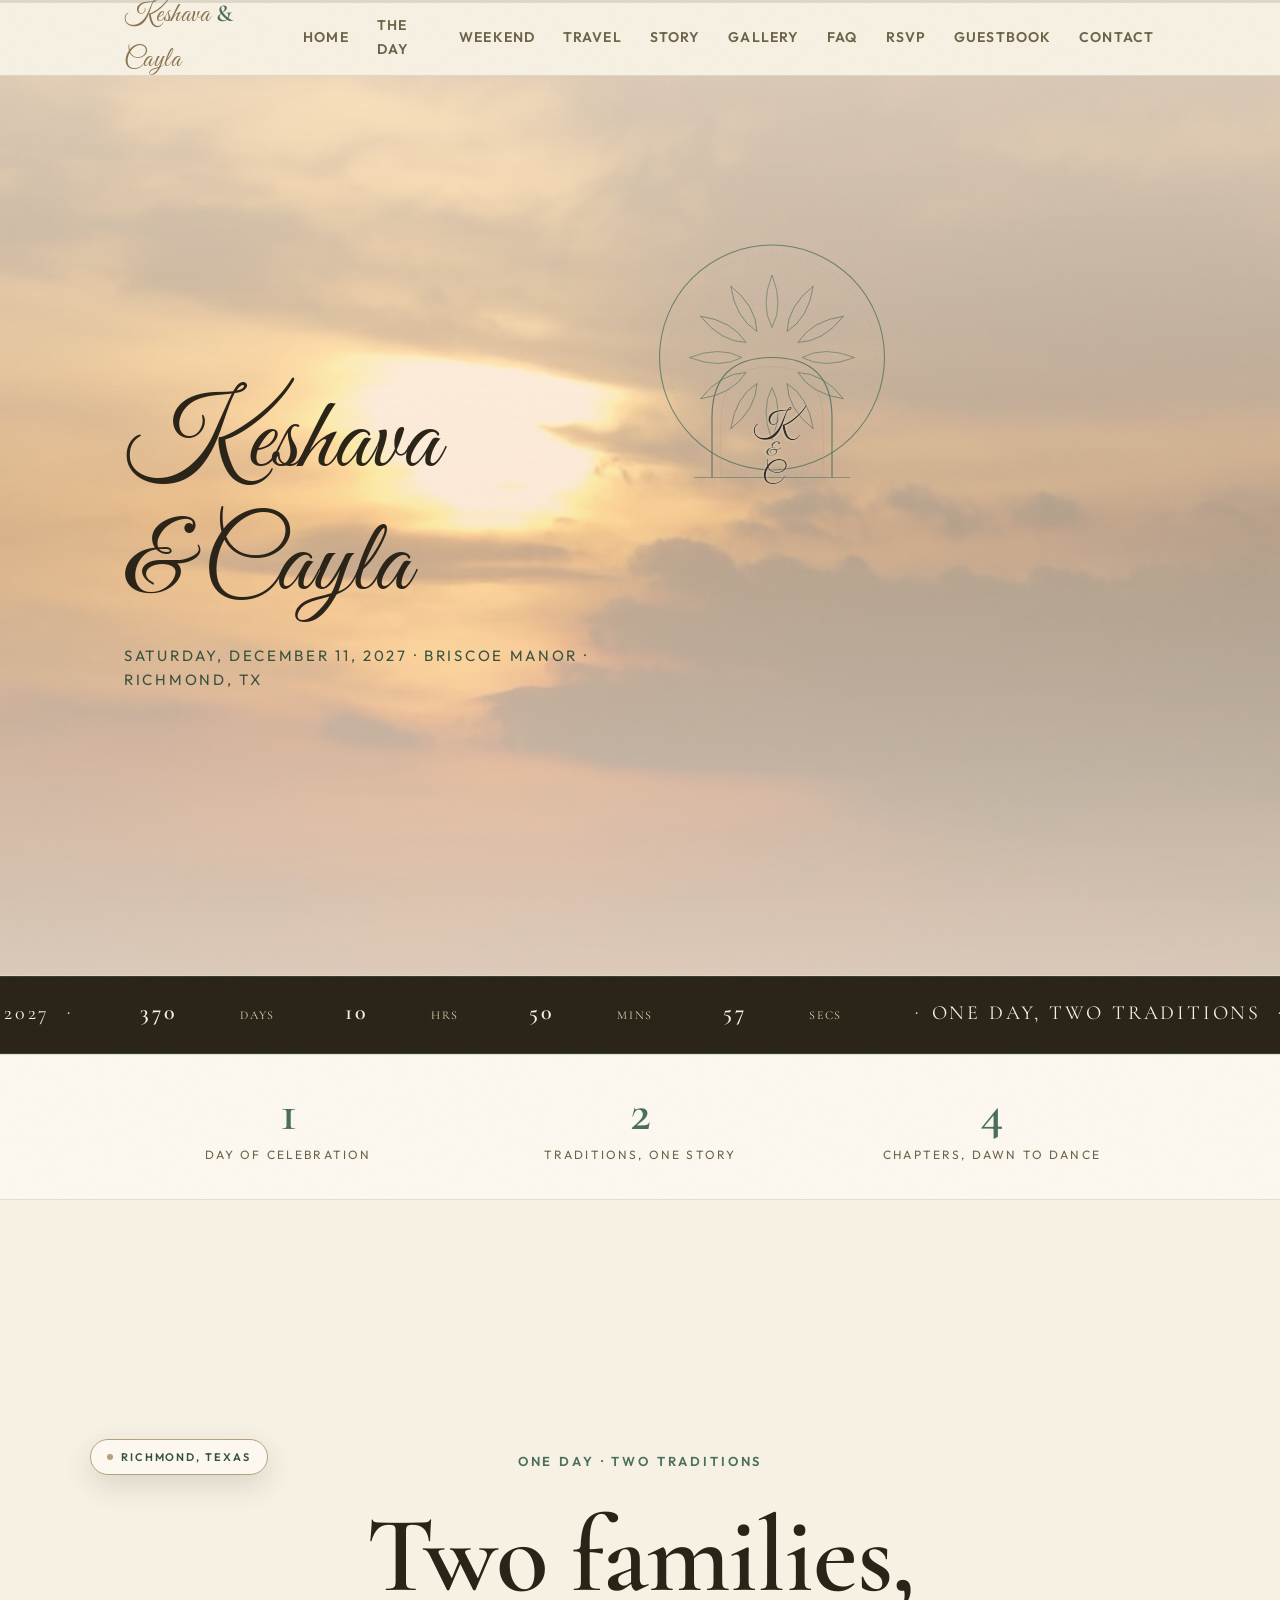
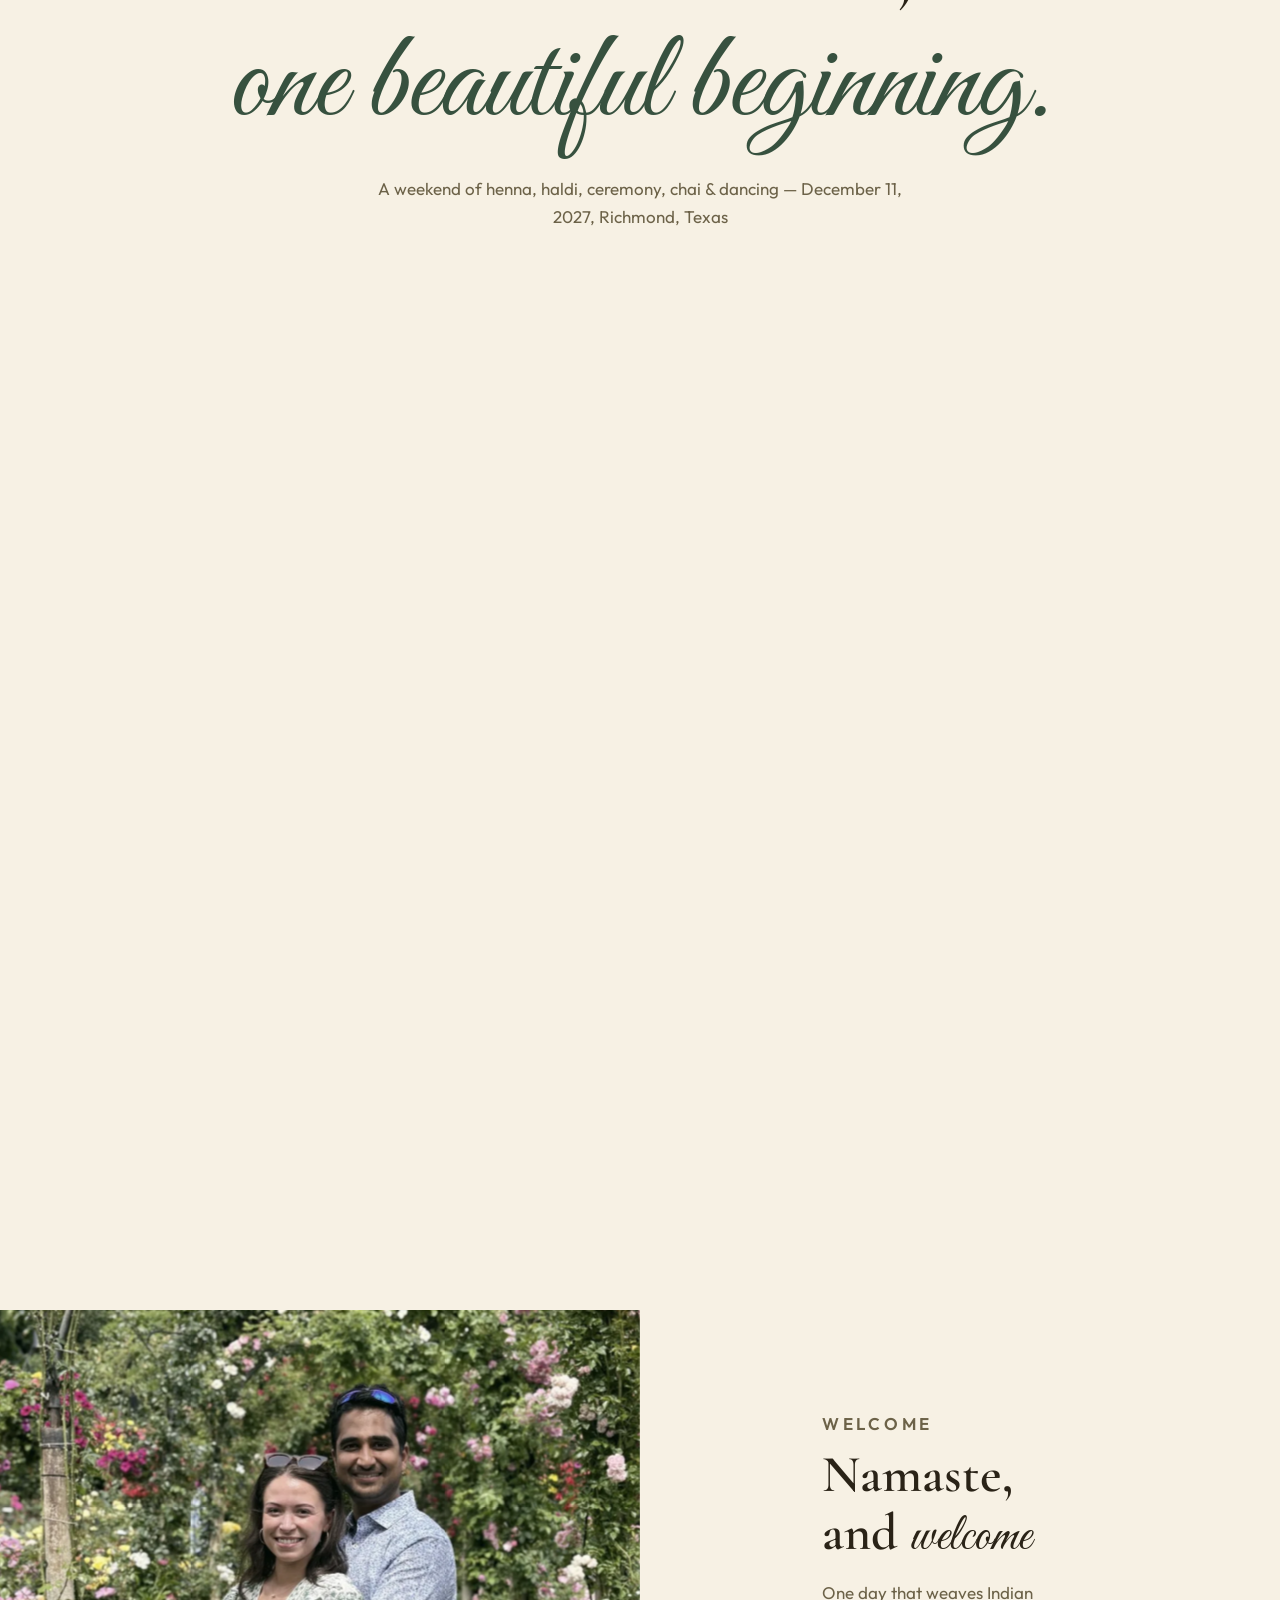
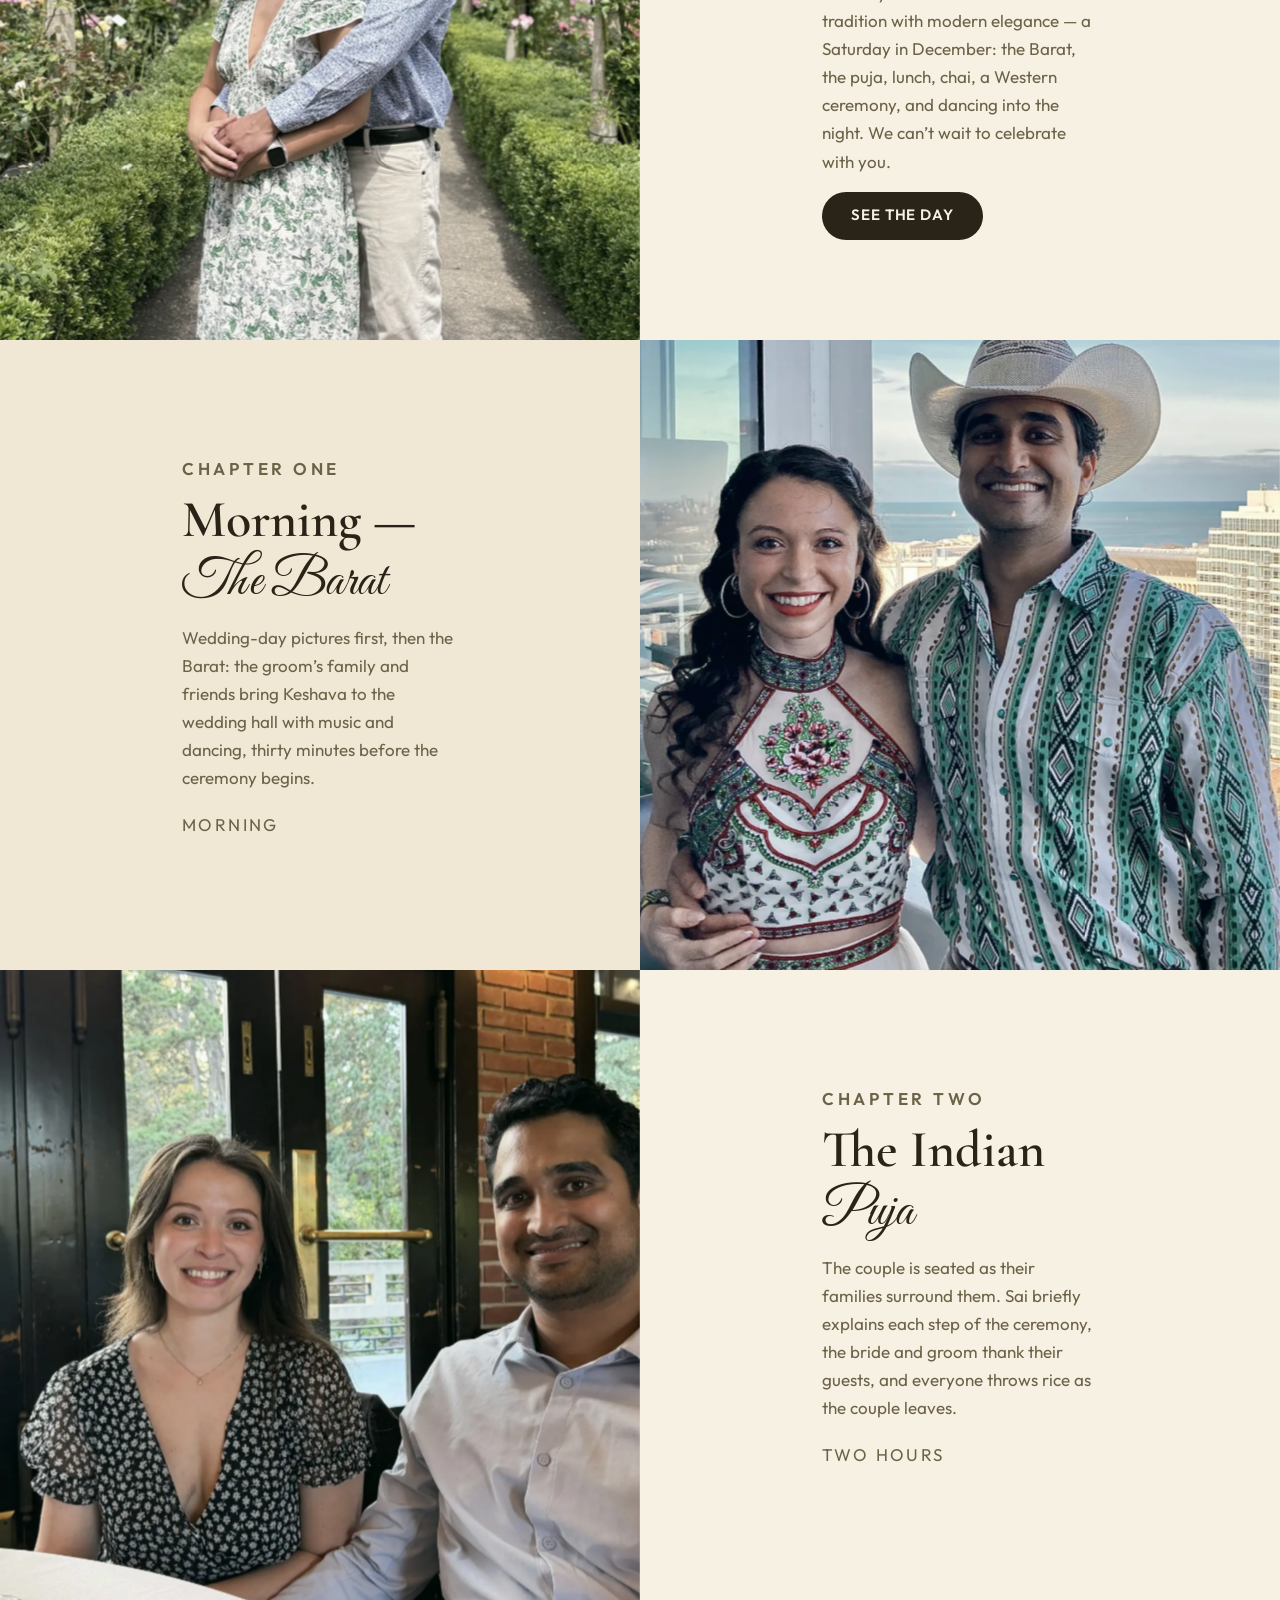
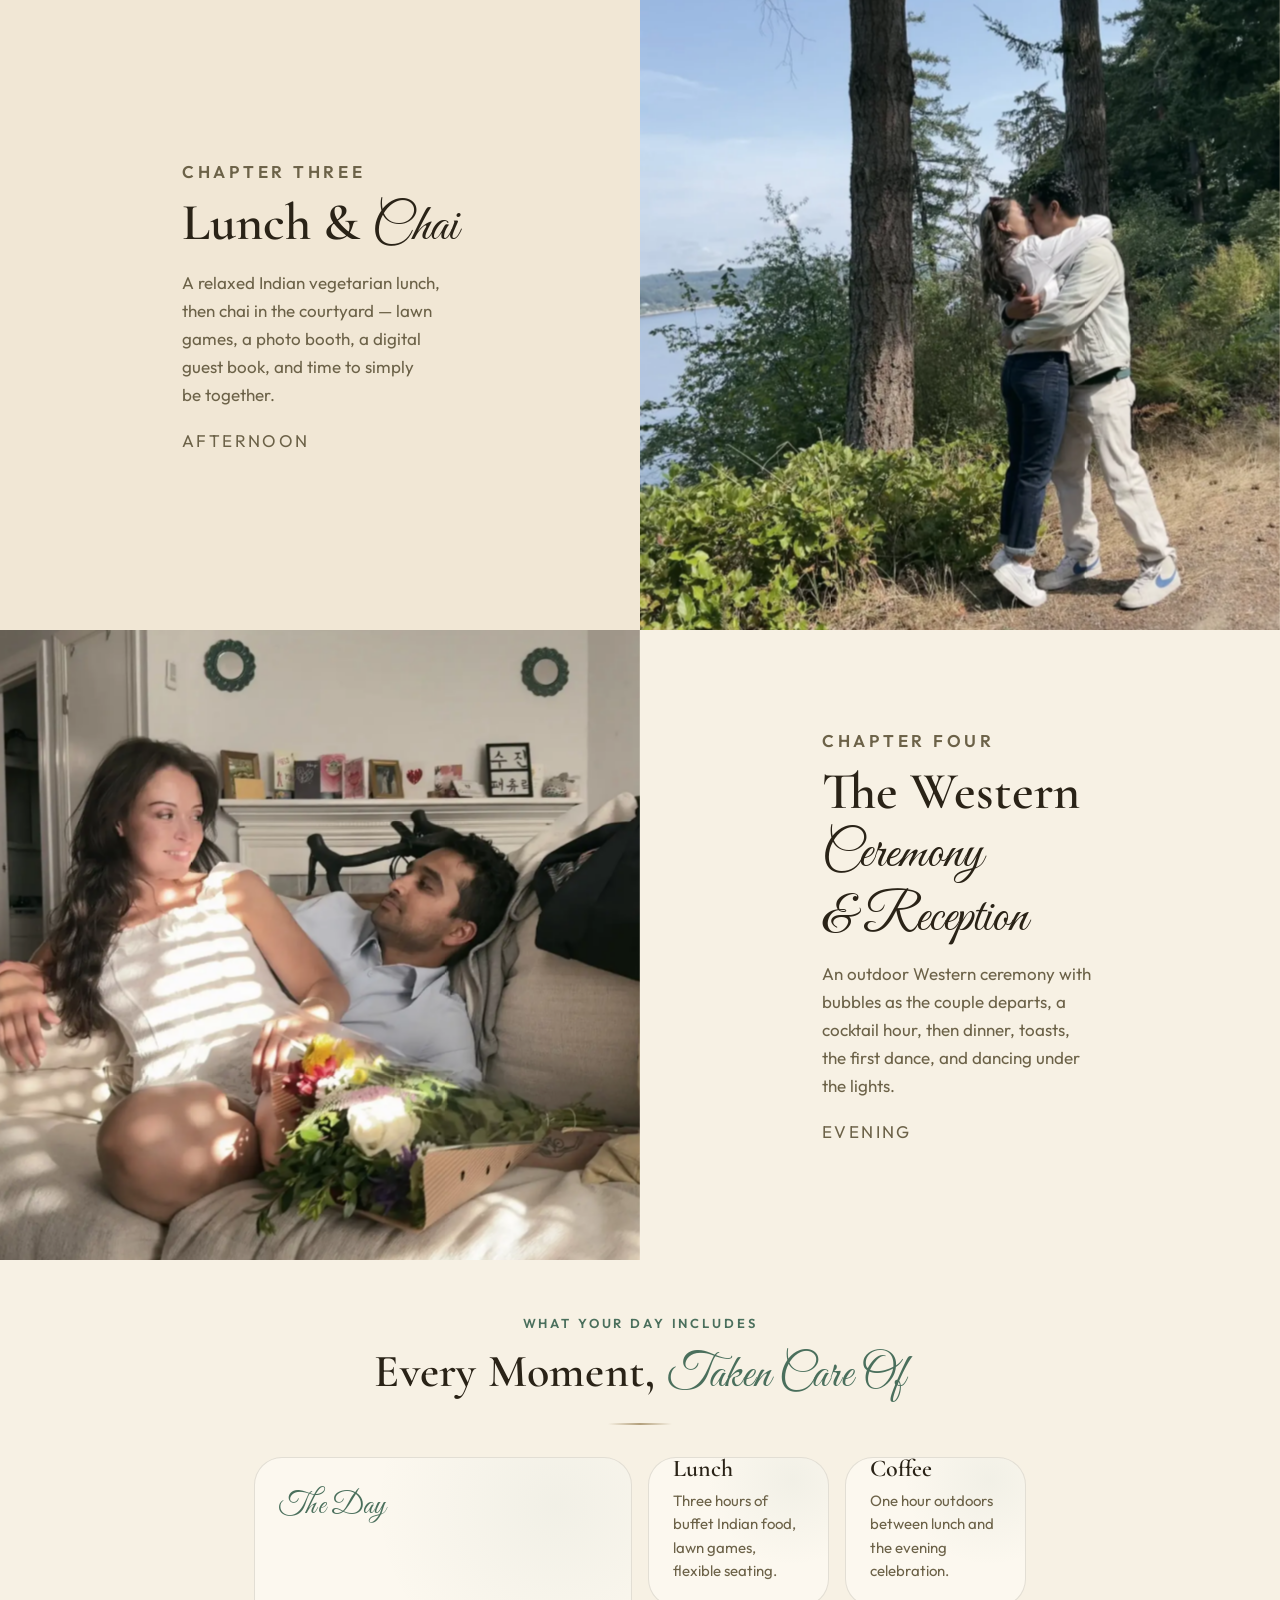
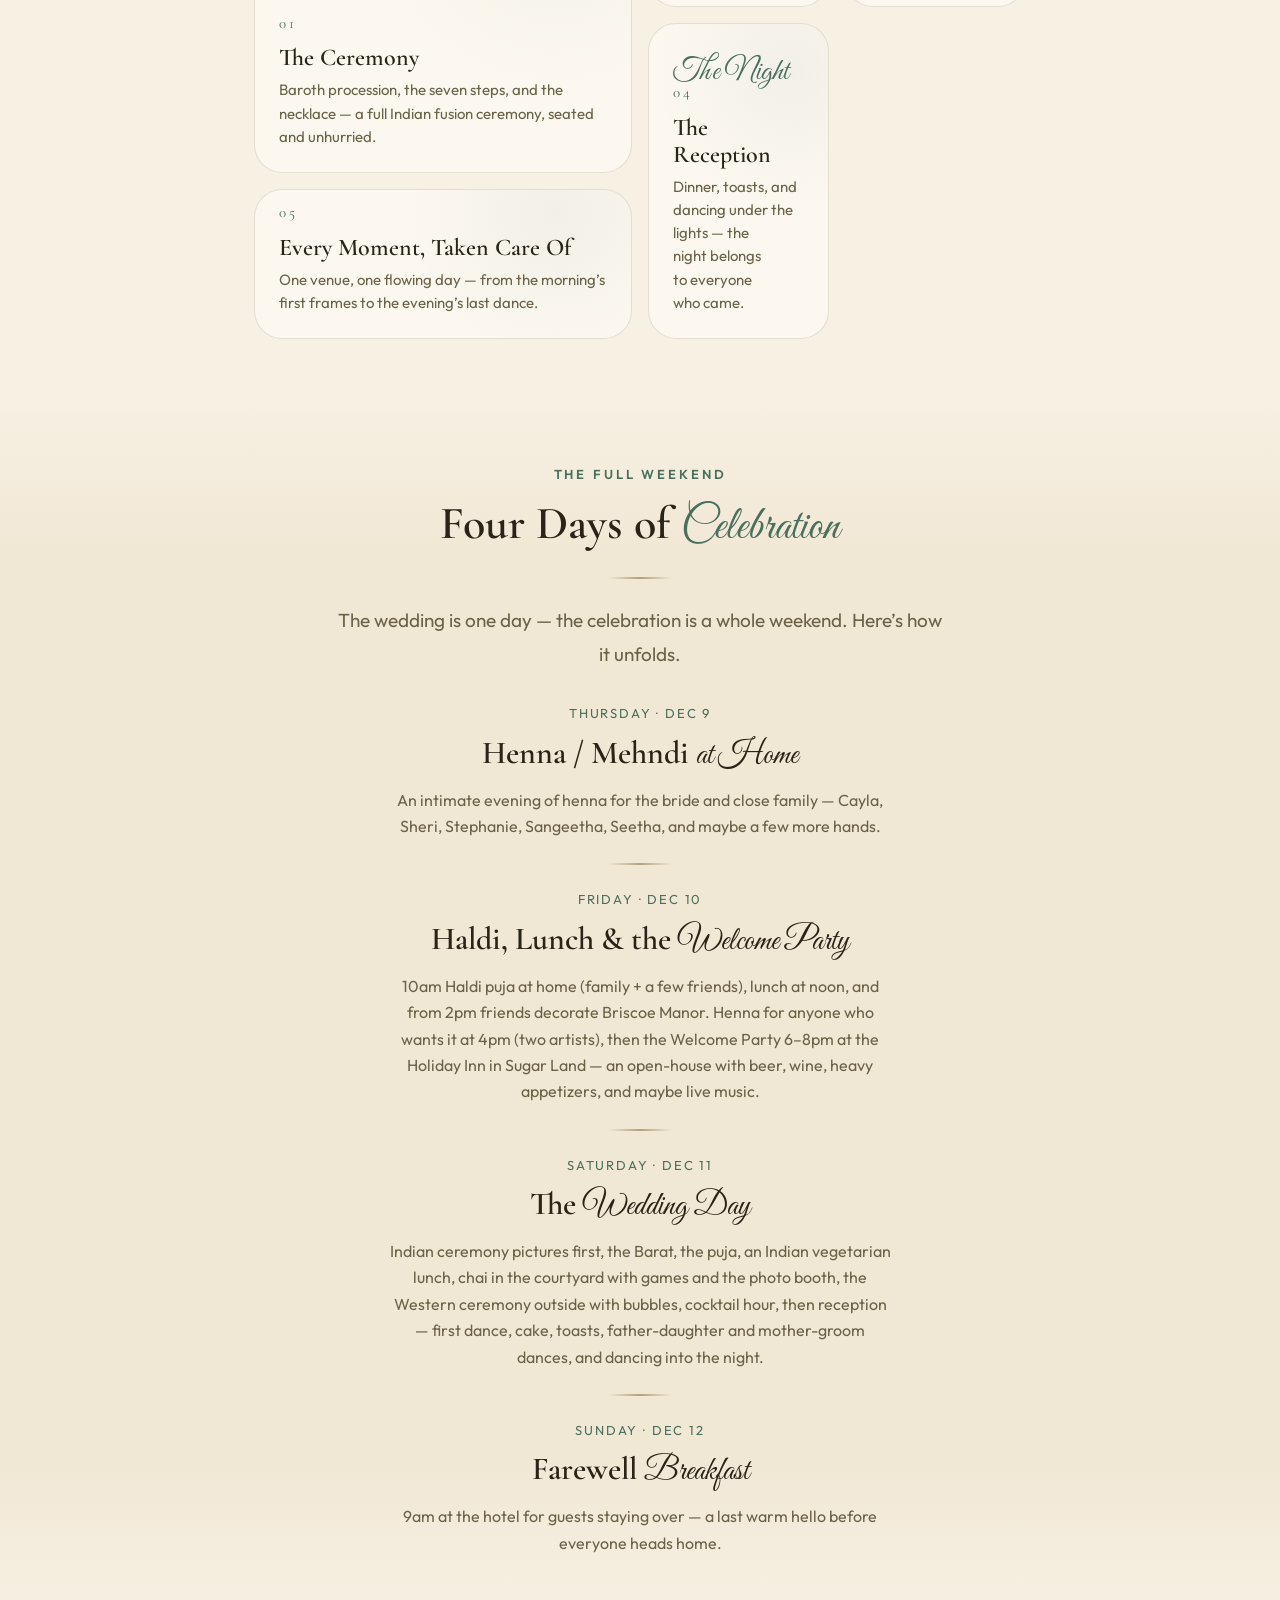
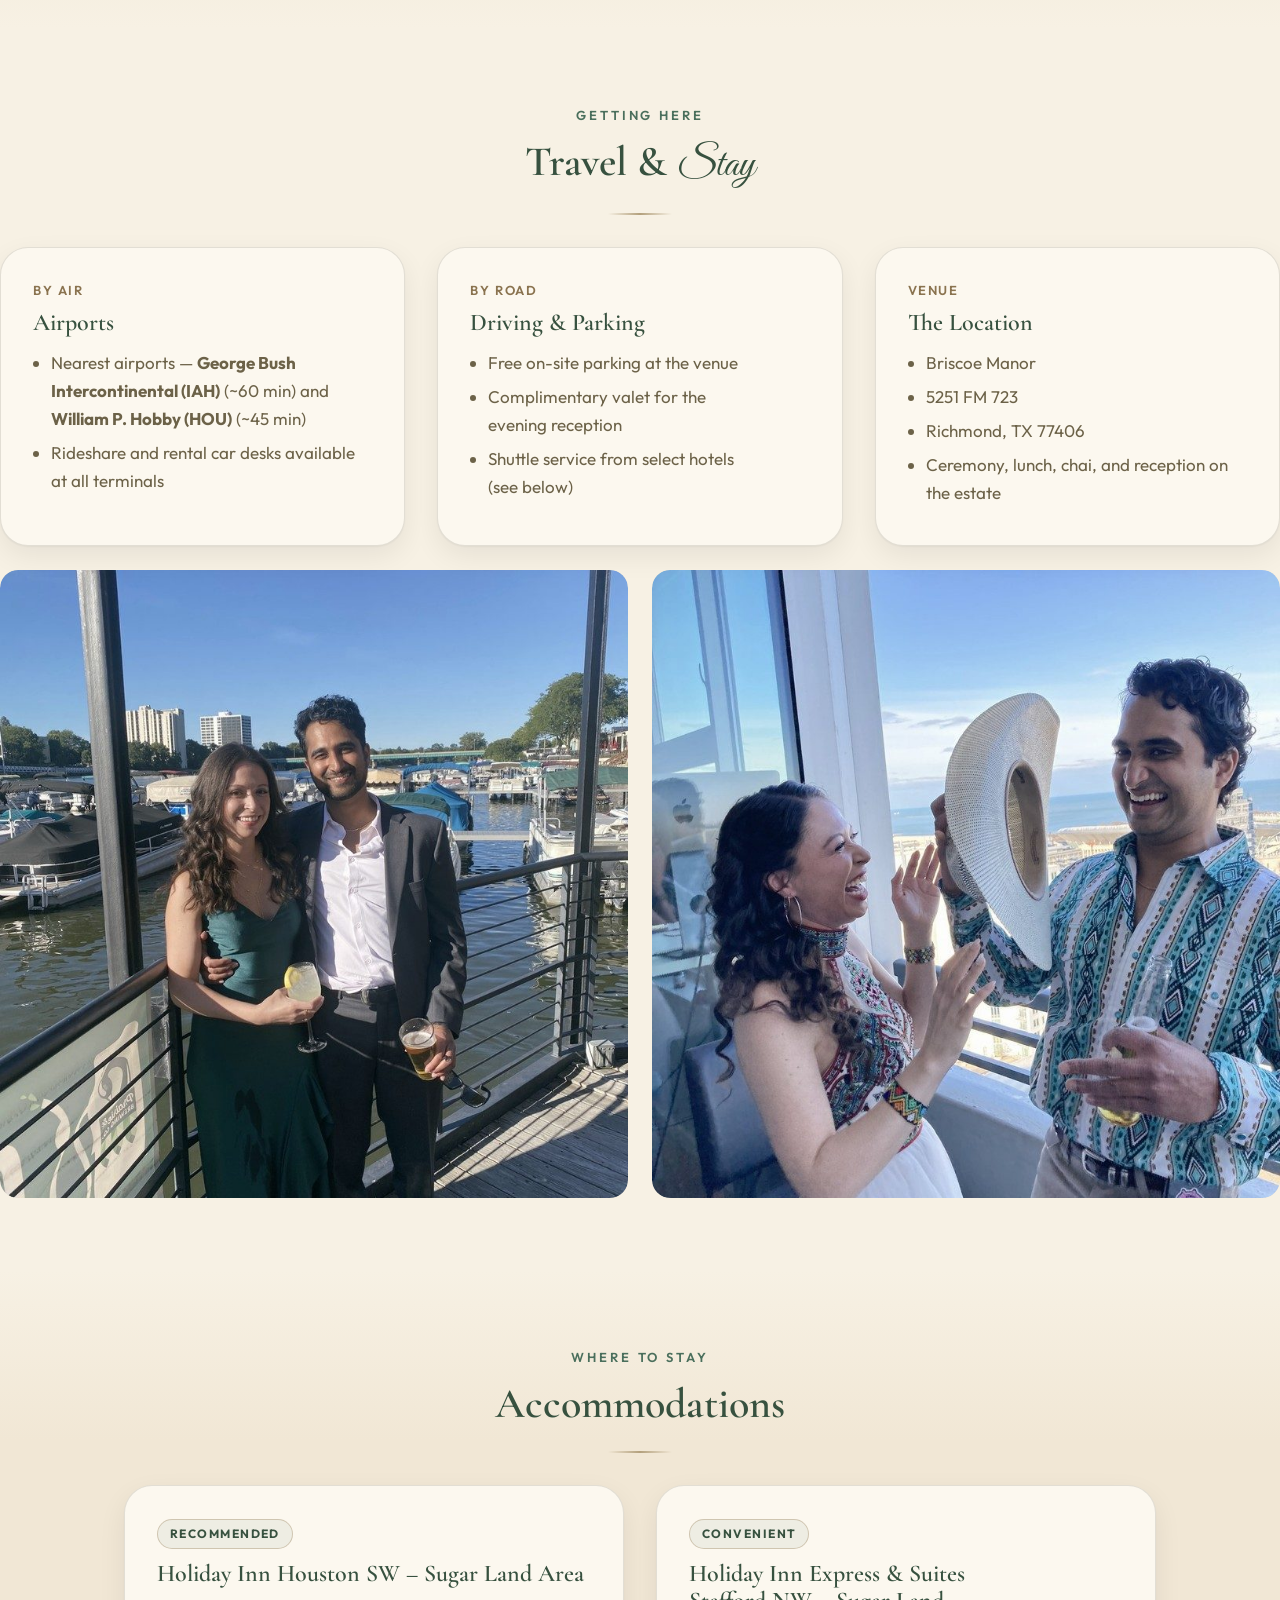
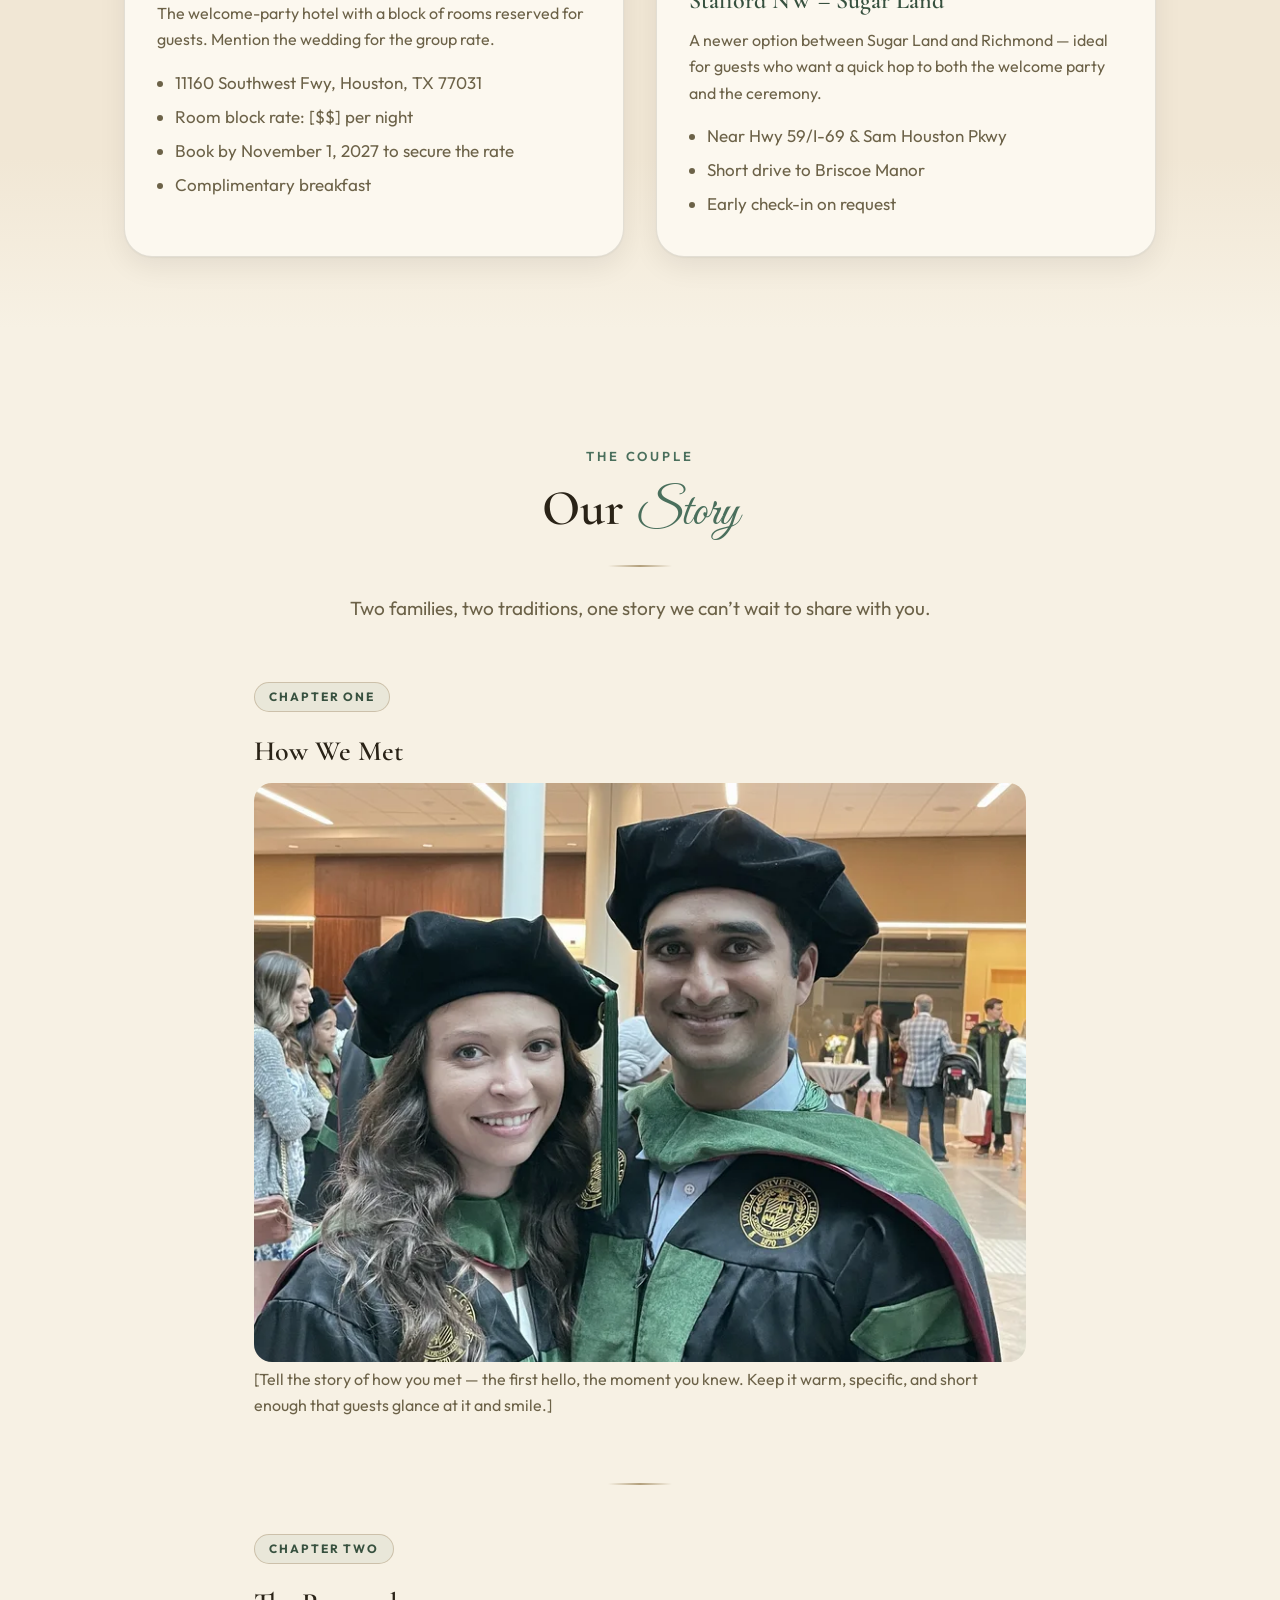
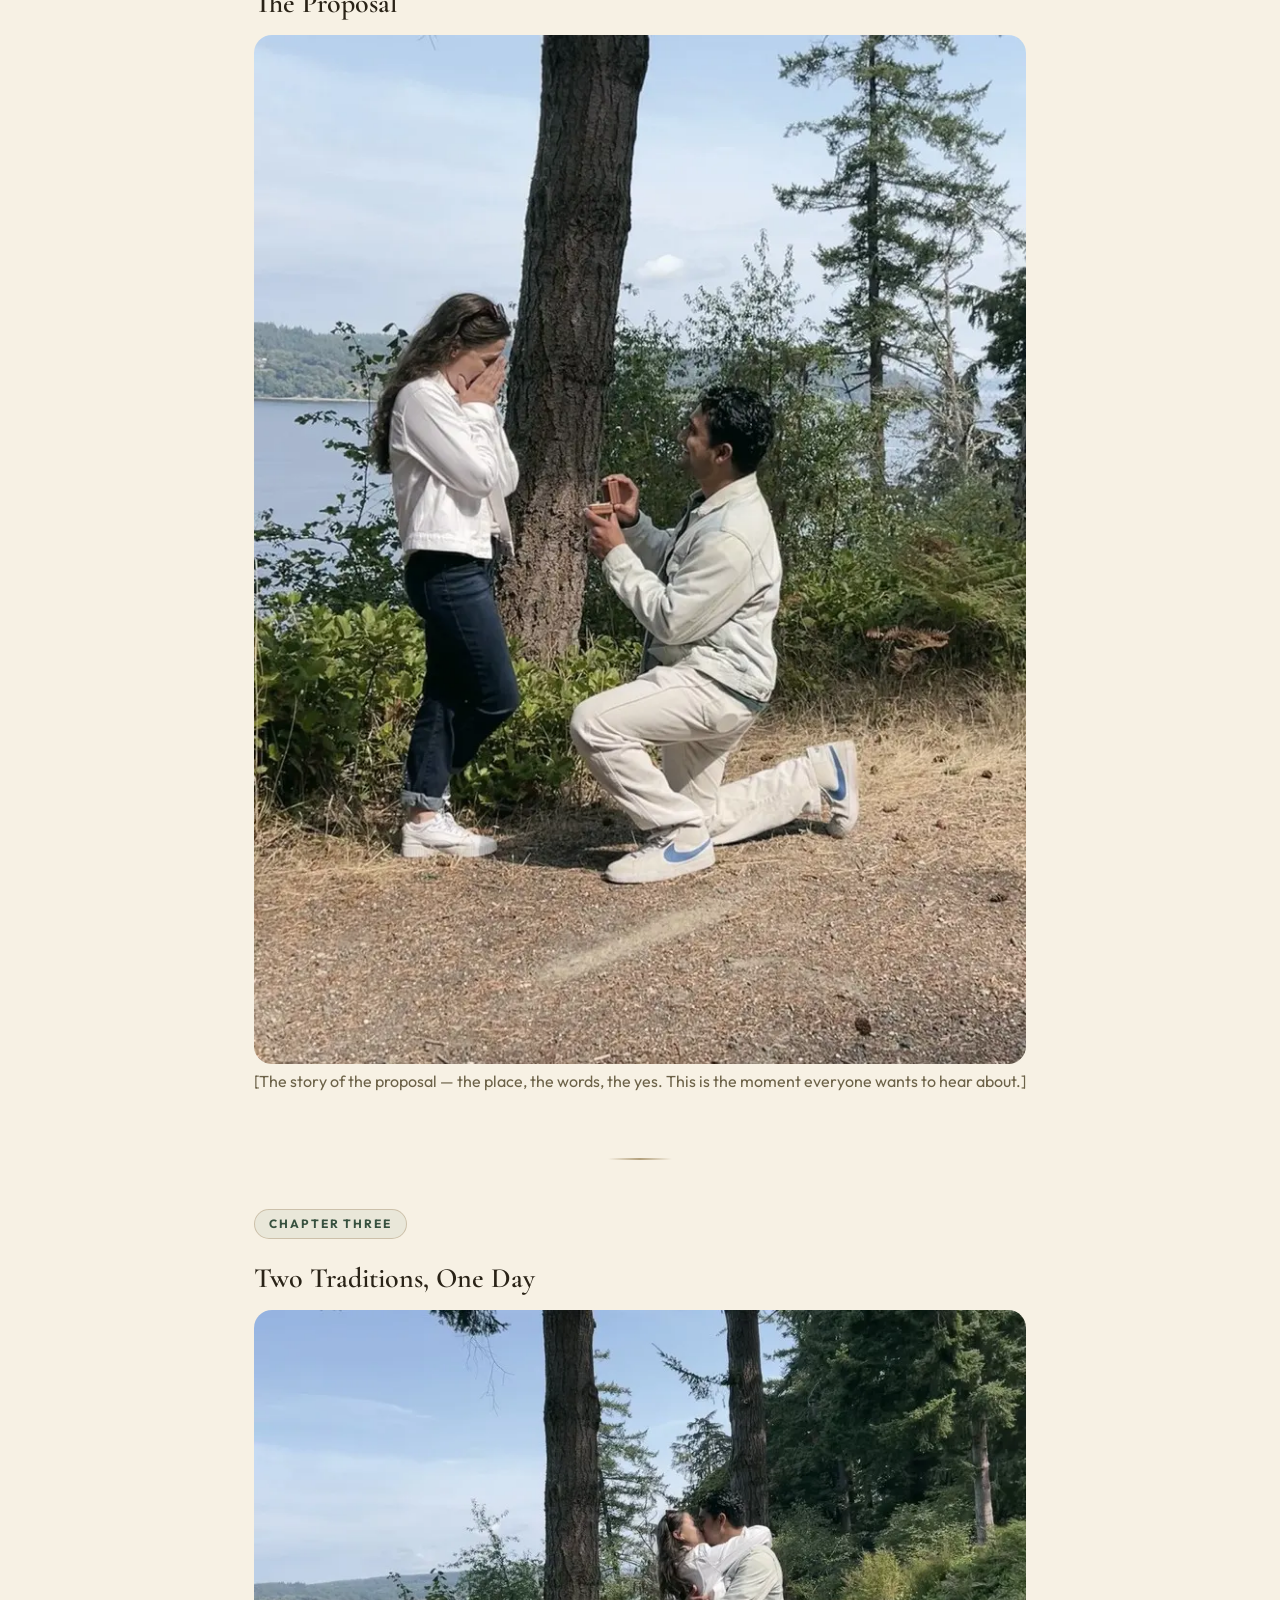
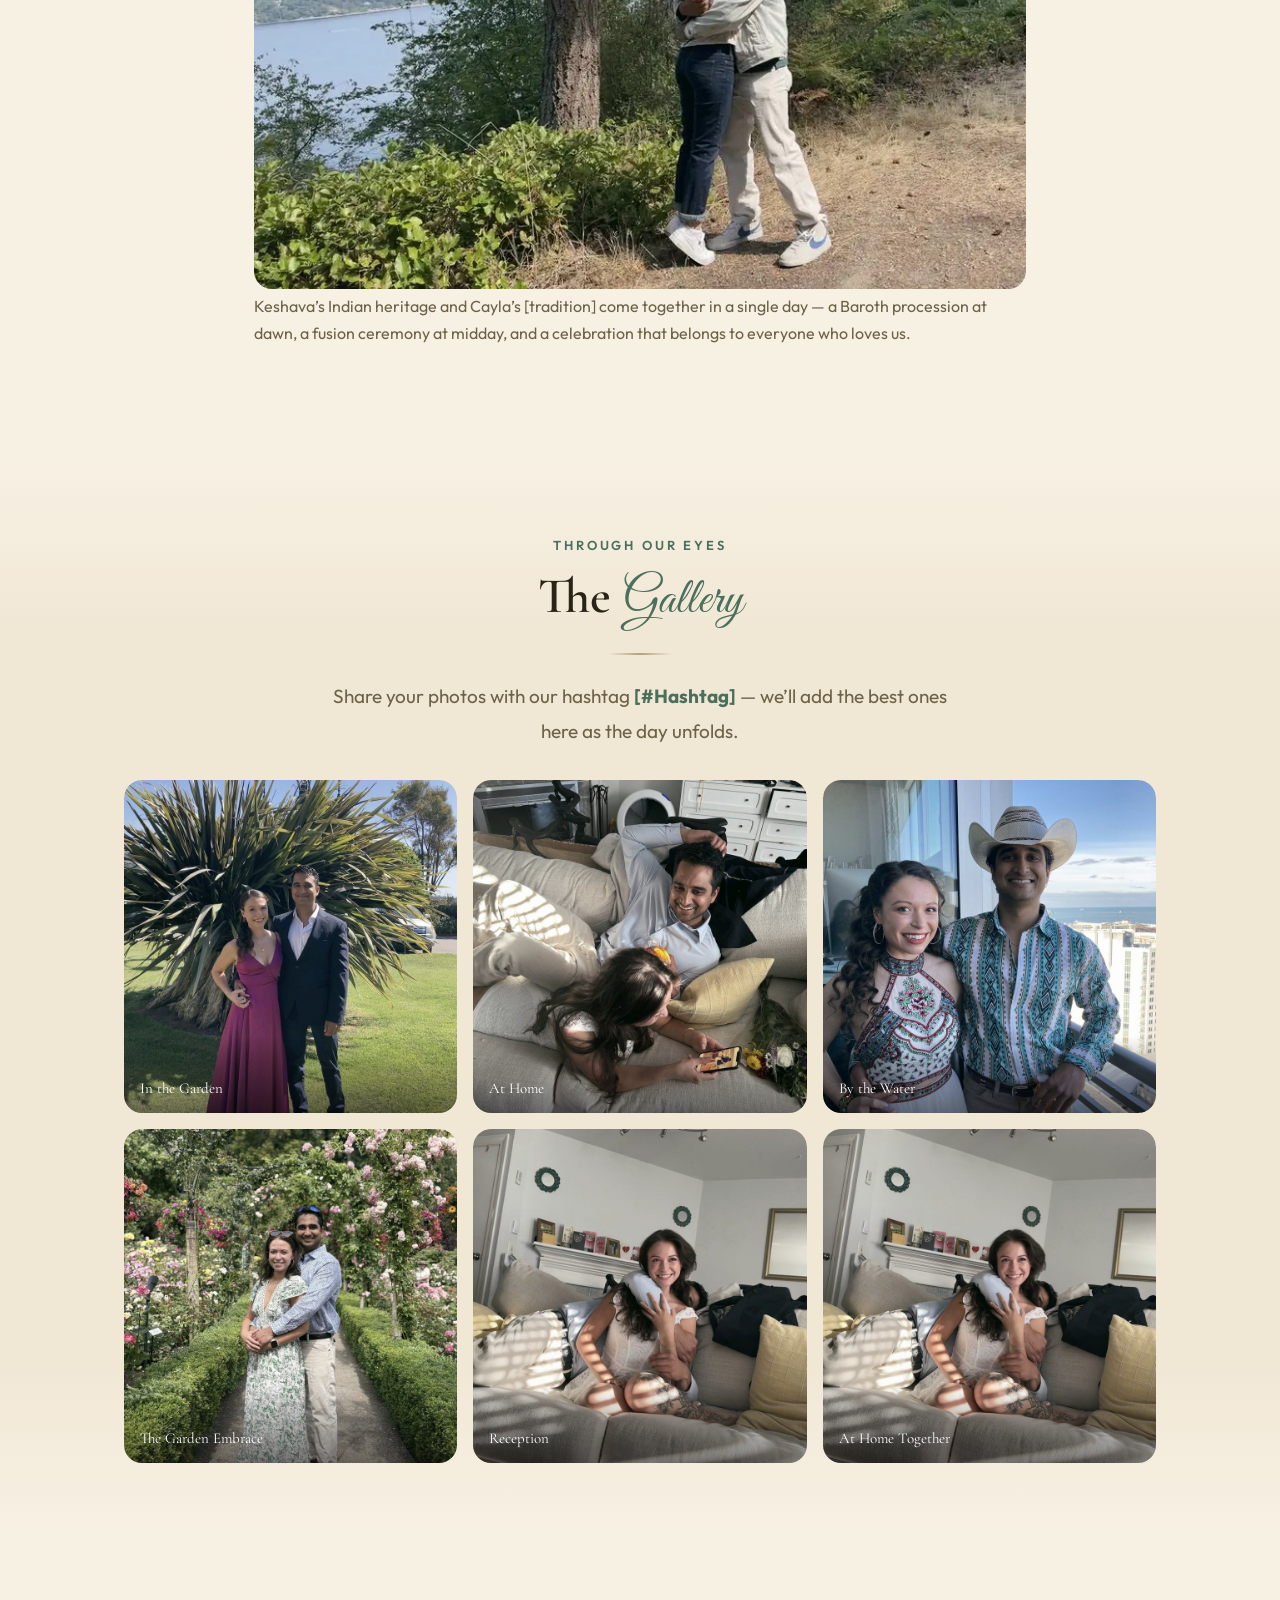
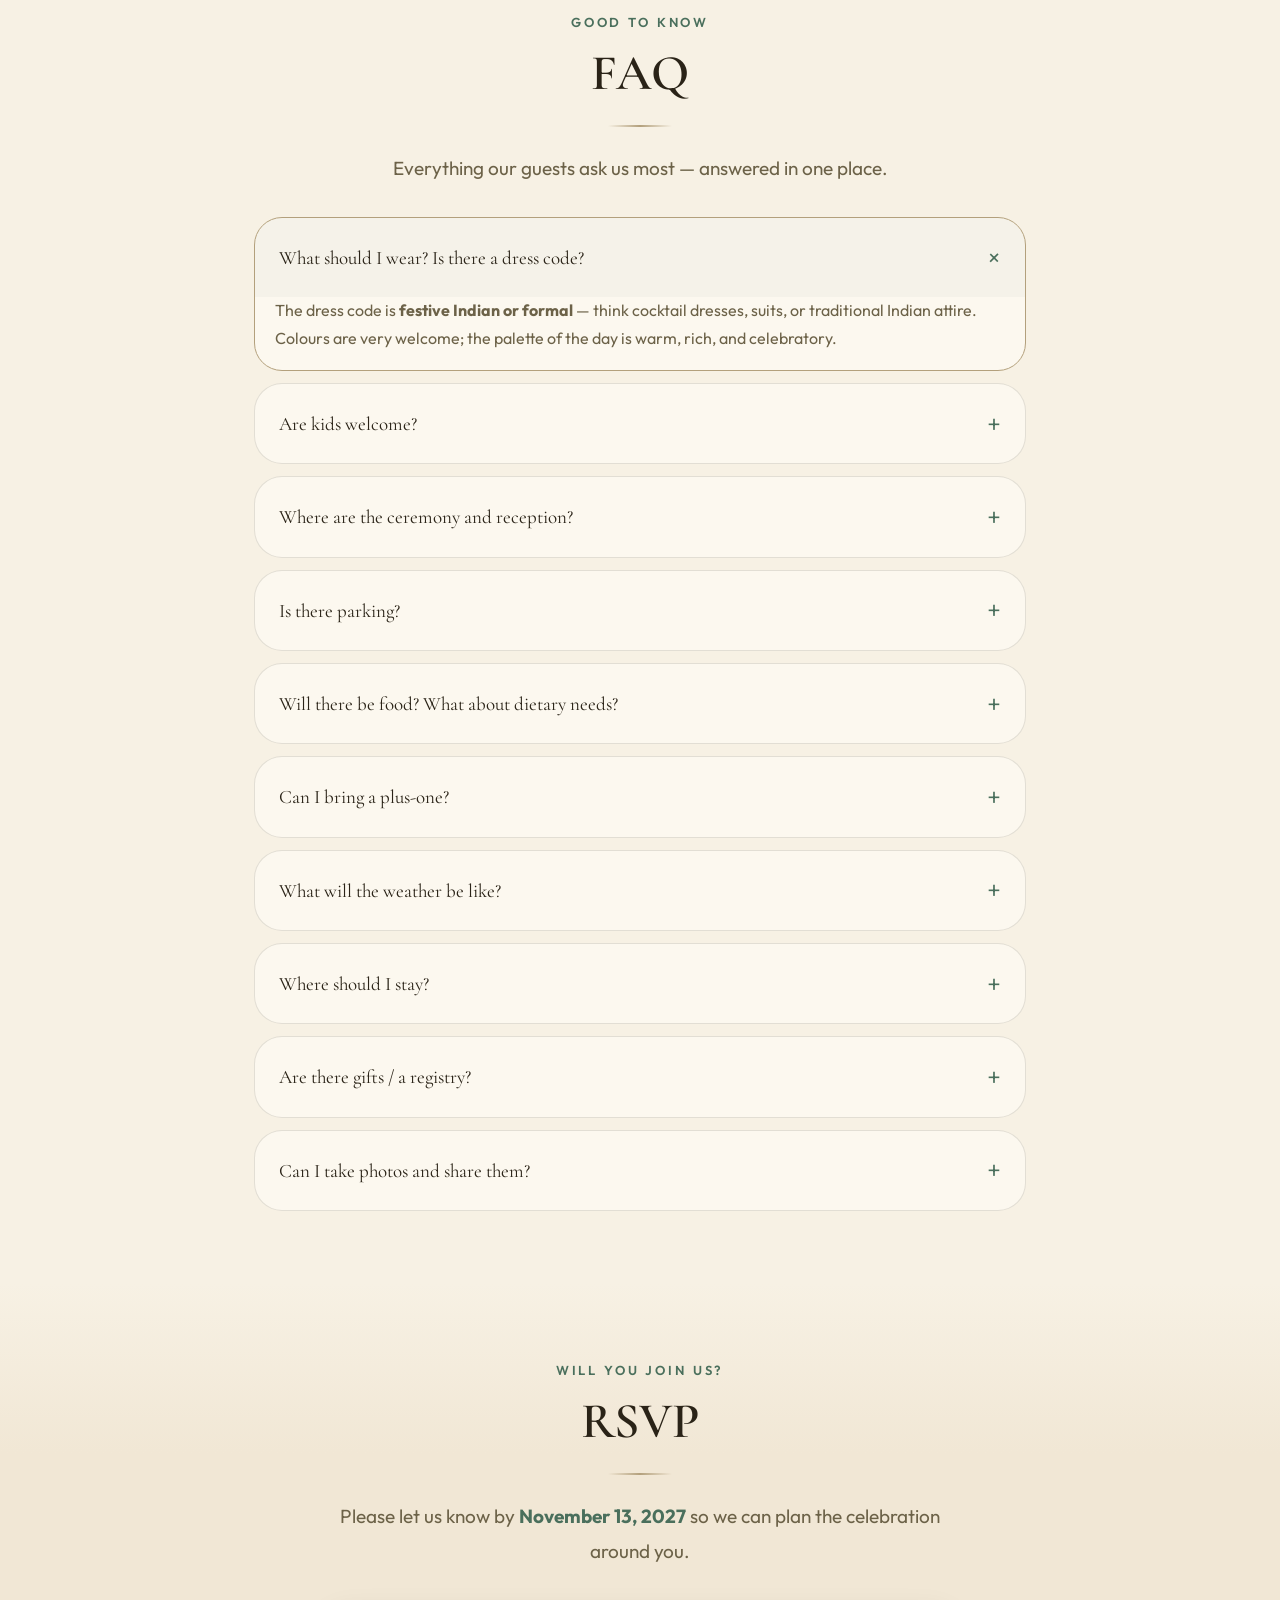
==== index.html @ b64cabe0 "add subtle gentle scroll effects (Round 73) User asked to re-add 'subtle scroll effects' after R70/R" ====
<!DOCTYPE html>
<html lang="en">
<head>
<meta charset="UTF-8">
<meta name="viewport" content="width=device-width, initial-scale=1.0, maximum-scale=5.0, viewport-fit=cover">
<meta name="theme-color" content="#f7f1e4">
<meta name="mobile-web-app-capable" content="yes">
<meta name="apple-mobile-web-app-capable" content="yes">
<meta name="apple-mobile-web-app-status-bar-style" content="black-translucent">
<link rel="icon" href="favicon-64.png" sizes="64x64">
<link rel="apple-touch-icon" href="apple-touch-icon.png" sizes="192x192">

<title>Keshava & Cayla — December 11, 2027</title>
<meta name="description" content="Keshava and Cayla's Indian fusion wedding — one day, two traditions. The full weekend, travel, story, gallery, FAQ, RSVP, and guestbook — all in one place.">
<meta property="og:type" content="website">
<meta property="og:title" content="Keshava &amp; Cayla — December 11, 2027">
<meta property="og:description" content="One day, two traditions. Join us for our Indian fusion wedding — Saturday, December 11, 2027 · Briscoe Manor · Richmond, TX.">
<meta property="og:image" content="https://5gv4mwqjmf-max.github.io/wedding-website/images/og-card.jpg">
<meta property="og:url" content="https://5gv4mwqjmf-max.github.io/wedding-website/">
<meta name="twitter:card" content="summary_large_image">
<link rel="preconnect" href="https://fonts.googleapis.com">
<link rel="preconnect" href="https://fonts.gstatic.com" crossorigin>
<link href="https://fonts.googleapis.com/css2?family=Cormorant+Garamond:ital,wght@0,400;0,500;0,600;1,400&family=Great+Vibes&family=Outfit:wght@300;400;500;600;700&display=swap" rel="stylesheet">
<link rel="stylesheet" href="css/styles.css">
<link rel="manifest" href="site.webmanifest">
</head>
<body>
<a class="skip-link" href="#main">Skip to content</a>
<div class="scroll-progress" aria-hidden="true"></div>
<header class="site-nav" id="top">
  <div class="wrap">
    <a class="brand" href="#top"><span class="script">Keshava</span>&amp; <span class="script">Cayla</span></a>
    <button class="nav-toggle" aria-label="Toggle navigation" aria-expanded="false"><span></span><span></span><span></span></button>
    <nav class="nav-links" aria-label="Primary">
      <a href="#top" class="nav-link">Home</a>
      <a href="#timeline" class="nav-link">The Day</a>
      <a href="#weekend" class="nav-link">Weekend</a>
      <a href="#travel" class="nav-link">Travel</a>
      <a href="#story" class="nav-link">Story</a>
      <a href="#gallery" class="nav-link">Gallery</a>
      <a href="#faq" class="nav-link">FAQ</a>
      <a href="#rsvp" class="nav-link nav-cta">RSVP</a>
      <a href="#guestbook" class="nav-link">Guestbook</a>
      <a href="#contact" class="nav-link">Contact</a>
    </nav>
  </div>
</header>
<main id="main" tabindex="-1">
  <div class="grain" aria-hidden="true"></div>
  <!-- ============ HERO ============ -->
  <section class="hero" id="hero">
    <video class="hero-video" autoplay muted loop playsinline preload="auto" poster="images/hero-sky-poster.jpg" aria-hidden="true">
      <source src="images/hero-sky.mp4" type="video/mp4">
    </video>
    <div class="petals" aria-hidden="true"></div>
    <div class="hero-inner">
      <h1 class="hero-names" aria-label="Keshava and Cayla">
        <span class="hero-word">Keshava</span>
        <span class="hero-word script">&amp; Cayla</span>
      </h1>
      <p class="hero-date">Saturday, December 11, 2027 · Briscoe Manor · Richmond, TX</p>
    </div>
    <div class="hero-mark draw-scroll" aria-hidden="true">
      <svg xmlns="http://www.w3.org/2000/svg" viewBox="0 0 400 460" fill="none">
        <!-- Round 70 logo pass: single sage ring + brighter ink rings read
             over the full-bleed sunset; letters are ALL Great Vibes (a
             coherent script monogram, per wedding-logo research) with an
             ivory halo so they lift off the sky. -->
        <defs>
          <filter id="logo-halo" x="-30%" y="-30%" width="160%" height="160%">
            <feGaussianBlur in="SourceAlpha" stdDeviation="2.2" result="b"/>
            <feFlood flood-color="#f7f1e4" flood-opacity=".75" result="c"/>
            <feComposite in="c" in2="b" operator="in" result="d"/>
            <feMerge><feMergeNode in="d"/><feMergeNode in="SourceGraphic"/></feMerge>
          </filter>
        </defs>
        <g class="spin-ring">
          <circle cx="200" cy="220" r="150" stroke="#4a6f5c" stroke-width="1.4" opacity="0.8"/>
          <circle cx="200" cy="220" r="138" stroke="#b3a07c" stroke-width="0.8" opacity="0.6" stroke-dasharray="2 6"/>
        </g>
        <g stroke="#4a6f5c" stroke-width="1.1" opacity="0.7">
          <g transform="rotate(0 200 220)"><path d="M200 110 Q216 150 200 180 Q184 150 200 110Z"/></g>
          <g transform="rotate(30 200 220)"><path d="M200 110 Q216 150 200 180 Q184 150 200 110Z"/></g>
          <g transform="rotate(60 200 220)"><path d="M200 110 Q216 150 200 180 Q184 150 200 110Z"/></g>
          <g transform="rotate(90 200 220)"><path d="M200 110 Q216 150 200 180 Q184 150 200 110Z"/></g>
          <g transform="rotate(120 200 220)"><path d="M200 110 Q216 150 200 180 Q184 150 200 110Z"/></g>
          <g transform="rotate(150 200 220)"><path d="M200 110 Q216 150 200 180 Q184 150 200 110Z"/></g>
          <g transform="rotate(180 200 220)"><path d="M200 110 Q216 150 200 180 Q184 150 200 110Z"/></g>
          <g transform="rotate(210 200 220)"><path d="M200 110 Q216 150 200 180 Q184 150 200 110Z"/></g>
          <g transform="rotate(240 200 220)"><path d="M200 110 Q216 150 200 180 Q184 150 200 110Z"/></g>
          <g transform="rotate(270 200 220)"><path d="M200 110 Q216 150 200 180 Q184 150 200 110Z"/></g>
          <g transform="rotate(300 200 220)"><path d="M200 110 Q216 150 200 180 Q184 150 200 110Z"/></g>
          <g transform="rotate(330 200 220)"><path d="M200 110 Q216 150 200 180 Q184 150 200 110Z"/></g>
        </g>
        <path d="M120 380 L120 300 Q120 220 200 220 Q280 220 280 300 L280 380" stroke="#4a6f5c" stroke-width="1.6" opacity="0.85"/>
        <path d="M132 380 L132 304 Q132 232 200 232 Q268 232 268 304 L268 380" stroke="#b3a07c" stroke-width="0.8" opacity="0.6"/>
        <g filter="url(#logo-halo)">
          <text x="200" y="322" text-anchor="middle" font-family="Great Vibes, cursive" font-size="42" fill="#2a2317">K</text>
          <text x="200" y="350" text-anchor="middle" font-family="Great Vibes, cursive" font-size="26" fill="#37513f">&amp;</text>
          <text x="200" y="384" text-anchor="middle" font-family="Great Vibes, cursive" font-size="38" fill="#2a2317">C</text>
        </g>
        <path d="M96 380 L304 380" stroke="#4a6f5c" stroke-width="1.2" opacity="0.6"/>
      </svg>
    </div>
  </section>

  <!-- Marquee strip (with live countdown — Round 46) -->
  <div class="marquee" aria-hidden="true">
    <div class="marquee-track">
      <span>Keshava <em>&amp;</em> Cayla <em>&middot;</em> December 11, 2027 <em>&middot;</em>
        <span class="countdown"><span class="cd-unit"><span class="cd-num" data-unit="days">–</span><span class="cd-label">Days</span></span><span class="cd-unit"><span class="cd-num" data-unit="hours">–</span><span class="cd-label">Hrs</span></span><span class="cd-unit"><span class="cd-num" data-unit="mins">–</span><span class="cd-label">Mins</span></span><span class="cd-unit"><span class="cd-num" data-unit="secs">–</span><span class="cd-label">Secs</span></span></span>
        <em>&middot;</em> One Day, Two Traditions <em>&middot;</em> Briscoe Manor <em>&middot;</em> Richmond, TX</span>
    </div>
  </div>

  <!-- Stats strip -->
  <section class="stats" aria-label="At a glance">
    <div class="wrap">
      <div class="stat"><span class="stat-num" data-count="1">0</span><span class="stat-label">Day of Celebration</span></div>
      <div class="stat"><span class="stat-num" data-count="2">0</span><span class="stat-label">Traditions, One Story</span></div>
      <div class="stat"><span class="stat-num" data-count="4">0</span><span class="stat-label">Chapters, Dawn to Dance</span></div>
    </div>
  </section>

  <!-- Pinned big type (AirSide-style manifesto; sticky while you scroll) -->
  <section class="manifesto" id="manifesto" aria-label="One day, two traditions">
    <div class="manifesto-pin">
      <p class="eyebrow">One Day &middot; Two Traditions</p>
      <h2 class="manifesto-type">Two families,<br><span class="script">one beautiful beginning.</span></h2>
      <p class="manifesto-note">A weekend of henna, haldi, ceremony, chai &amp; dancing &mdash; December 11, 2027, Richmond, Texas</p>
    </div>
    <span class="floating-chip manifesto-chip" aria-hidden="true"><span class="chip-dot"></span>Richmond, Texas</span>
  </section>

  <!-- Welcome -->
  <section class="photo-tile light" id="welcome">
    <div class="photo-wrap">
      <picture>
        <source media="(min-width: 761px)" srcset="images/welcome-couple-1600.webp 1600w" type="image/webp">
        <source media="(min-width: 761px)" srcset="images/welcome-couple-1600.jpg 1600w" type="image/jpeg">
        <img class="photo-responsive" src="images/welcome-couple-800.jpg" alt="Keshava and Cayla" loading="lazy" decoding="async" width="800" height="600">
      </picture>
    </div>
    <div class="tile-text">
      <p class="eyebrow">Welcome</p>
      <h2>Namaste, and <span class="script">welcome</span></h2>
      <p>
        One day that weaves Indian tradition with modern elegance —
        a Saturday in December: the Barat, the puja, lunch, chai,
        a Western ceremony, and dancing into the night.
        We can&rsquo;t wait to celebrate with you.
      </p>
      <a class="btn btn-maroon" href="#timeline">See the Day</a>
    </div>
  </section>

  <!-- ============ THE DAY ============ -->
  <section class="photo-tile dark" id="timeline">
    <div class="tile-text">
      <p class="eyebrow">Chapter One</p>
      <h2>Morning — <span class="script">The Barat</span></h2>
      <p>
        Wedding-day pictures first, then the Barat: the groom&rsquo;s
        family and friends bring Keshava to the wedding hall with music
        and dancing, thirty minutes before the ceremony begins.
      </p>
      <p class="tile-time">Morning</p>
    </div>
    <div class="photo-wrap">
      <picture>
        <source media="(min-width: 761px)" srcset="images/ch1-procession-1600.webp 1600w" type="image/webp">
        <source media="(min-width: 761px)" srcset="images/ch1-procession-1600.jpg 1600w" type="image/jpeg">
        <img class="photo-responsive" src="images/ch1-procession-800.jpg" alt="The Barat" loading="lazy" decoding="async" width="800" height="600">
      </picture>
    </div>
  </section>

  <section class="photo-tile light">
    <div class="photo-wrap">
      <picture>
        <source media="(min-width: 761px)" srcset="images/ch2-ceremony-1600.webp 1600w" type="image/webp">
        <source media="(min-width: 761px)" srcset="images/ch2-ceremony-1600.jpg 1600w" type="image/jpeg">
        <img class="photo-responsive" src="images/ch2-ceremony-800.jpg" alt="The Indian puja" loading="lazy" decoding="async" width="800" height="600">
      </picture>
    </div>
    <div class="tile-text">
      <p class="eyebrow">Chapter Two</p>
      <h2>The Indian <span class="script">Puja</span></h2>
      <p>
        The couple is seated as their families surround them. Sai briefly
        explains each step of the ceremony, the bride and groom thank
        their guests, and everyone throws rice as the couple leaves.
      </p>
      <p class="tile-time">Two Hours</p>
    </div>
  </section>

  <section class="photo-tile dark">
    <div class="tile-text">
      <p class="eyebrow">Chapter Three</p>
      <h2>Lunch &amp; <span class="script">Chai</span></h2>
      <p>
        A relaxed Indian vegetarian lunch, then chai in the courtyard —
        lawn games, a photo booth, a digital guest book, and time
        to simply be together.
      </p>
      <p class="tile-time">Afternoon</p>
    </div>
    <div class="photo-wrap">
      <picture>
        <source media="(min-width: 761px)" srcset="images/ch3-lunch-1600.webp 1600w" type="image/webp">
        <source media="(min-width: 761px)" srcset="images/ch3-lunch-1600.jpg 1600w" type="image/jpeg">
        <img class="photo-responsive" src="images/ch3-lunch-800.jpg" alt="Lunch and chai" loading="lazy" decoding="async" width="800" height="600">
      </picture>
    </div>
  </section>

  <section class="photo-tile light">
    <div class="photo-wrap">
      <picture>
        <source media="(min-width: 761px)" srcset="images/ch4-reception-1600.webp 1600w" type="image/webp">
        <source media="(min-width: 761px)" srcset="images/ch4-reception-1600.jpg 1600w" type="image/jpeg">
        <img class="photo-responsive" src="images/ch4-reception-800.jpg" alt="The reception" loading="lazy" decoding="async" width="800" height="600">
      </picture>
    </div>
    <div class="tile-text">
      <p class="eyebrow">Chapter Four</p>
      <h2>The Western <span class="script">Ceremony &amp; Reception</span></h2>
      <p>
        An outdoor Western ceremony with bubbles as the couple departs,
        a cocktail hour, then dinner, toasts, the first dance, and
        dancing under the lights.
      </p>
      <p class="tile-time">Evening</p>
    </div>
  </section>

  <!-- ============ THE DAY BENTO ============ -->
  <section class="section-tight" id="day-bento">
    <div class="wrap-narrow">
      <div class="section-head">
        <p class="eyebrow">What Your Day Includes</p>
        <h2>Every Moment, <span class="script">Taken Care Of</span></h2>
        <hr class="gold-rule">
      </div>
      <div class="bento" style="margin-top:var(--s4);">
        <div class="bento-tile bento-1 reveal pop">
          <span class="bento-script" aria-hidden="true">The Day</span>
          <span class="bento-num">01</span>
          <h3>The Ceremony</h3>
          <p>Baroth procession, the seven steps, and the necklace — a full Indian fusion ceremony, seated and unhurried.</p>
        </div>
        <div class="bento-tile bento-2 reveal pop">
          <span class="bento-num">02</span>
          <h3>Protected Lunch</h3>
          <p>Three hours of buffet Indian food, lawn games, flexible seating.</p>
        </div>
        <div class="bento-tile bento-3 reveal pop">
          <span class="bento-num">03</span>
          <h3>Chai &amp; Coffee</h3>
          <p>One hour outdoors between lunch and the evening celebration.</p>
        </div>
        <div class="bento-tile bento-4 reveal pop">
          <span class="bento-script" aria-hidden="true">The Night</span>
          <span class="bento-num">04</span>
          <h3>The Reception</h3>
          <p>Dinner, toasts, and dancing under the lights — the night belongs to everyone who came.</p>
        </div>
        <div class="bento-tile bento-5 reveal pop">
          <span class="bento-num">05</span>
          <h3>Every Moment, Taken Care Of</h3>
          <p>One venue, one flowing day — from the morning&rsquo;s first frames to the evening&rsquo;s last dance.</p>
        </div>
      </div>
    </div>
  </section>

  <!-- ============ THE WEEKEND ============ -->
  <section class="section cream" id="weekend">
    <div class="wrap-narrow center">
      <p class="eyebrow">The Full Weekend</p>
      <h2 class="gentle-reveal" style="font-size:clamp(30px,5vw,46px);color:var(--ink);">Four Days of <span class="script" style="color:var(--maroon);">Celebration</span></h2>
      <hr class="gold-rule">
      <p class="intro-copy">The wedding is one day — the celebration is a whole weekend. Here&rsquo;s how it unfolds.</p>
    </div>
    <div class="wrap" style="margin-top:var(--s5);">
      <div class="weekend-day reveal pop">
        <p class="tile-time">Thursday · Dec 9</p>
        <h3>Henna / Mehndi <span class="script">at Home</span></h3>
        <p class="tl-desc">An intimate evening of henna for the bride and close family — Cayla, Sheri, Stephanie, Sangeetha, Seetha, and maybe a few more hands.</p>
      </div>
      <hr class="gold-rule">
      <div class="weekend-day reveal pop">
        <p class="tile-time">Friday · Dec 10</p>
        <h3>Haldi, Lunch &amp; the <span class="script">Welcome Party</span></h3>
        <p class="tl-desc">10am Haldi puja at home (family + a few friends), lunch at noon, and from 2pm friends decorate Briscoe Manor. Henna for anyone who wants it at 4pm (two artists), then the Welcome Party 6–8pm at the Holiday Inn in Sugar Land — an open-house with beer, wine, heavy appetizers, and maybe live music.</p>
      </div>
      <hr class="gold-rule">
      <div class="weekend-day reveal pop">
        <p class="tile-time">Saturday · Dec 11</p>
        <h3>The <span class="script">Wedding Day</span></h3>
        <p class="tl-desc">Indian ceremony pictures first, the Barat, the puja, an Indian vegetarian lunch, chai in the courtyard with games and the photo booth, the Western ceremony outside with bubbles, cocktail hour, then reception — first dance, cake, toasts, father-daughter and mother-groom dances, and dancing into the night.</p>
      </div>
      <hr class="gold-rule">
      <div class="weekend-day reveal pop">
        <p class="tile-time">Sunday · Dec 12</p>
        <h3>Farewell <span class="script">Breakfast</span></h3>
        <p class="tl-desc">9am at the hotel for guests staying over — a last warm hello before everyone heads home.</p>
      </div>
    </div>
  </section>

  <!-- ============ TRAVEL ============ -->
  <section class="section" id="travel">
    <div class="center"><p class="eyebrow">Getting Here</p><h2 class="gentle-reveal" style="font-size:clamp(28px,4.5vw,42px);color:var(--maroon-deep);">Travel &amp; <span class="script">Stay</span></h2><hr class="gold-rule"></div>
    <div class="grid grid-3 reveal" style="margin-top:var(--s5);">
      <article class="card reveal pop">
        <p class="meta">By Air</p>
        <h3>Airports</h3>
        <ul>
          <li>Nearest airports — <strong>George Bush Intercontinental (IAH)</strong> (~60 min) and <strong>William P. Hobby (HOU)</strong> (~45 min)</li>
          <li>Rideshare and rental car desks available at all terminals</li>
        </ul>
      </article>
      <article class="card reveal pop">
        <p class="meta">By Road</p>
        <h3>Driving &amp; Parking</h3>
        <ul>
          <li>Free on-site parking at the venue</li>
          <li>Complimentary valet for the evening reception</li>
          <li>Shuttle service from select hotels (see below)</li>
        </ul>
      </article>
      <article class="card reveal pop">
        <p class="meta">Venue</p>
        <h3>The Location</h3>
        <ul>
          <li>Briscoe Manor</li>
          <li>5251 FM 723</li>
          <li>Richmond, TX 77406</li>
          <li>Ceremony, lunch, chai, and reception on the estate</li>
        </ul>
      </article>
    </div>
    <div class="travel-photos reveal">
      <div class="gp-item"><img src="images/travel-venue-600.jpg" alt="The venue garden" loading="lazy" decoding="async" width="600" height="600"></div>
      <div class="gp-item"><img src="images/travel-hotel-600.jpg" alt="Hotel balcony" loading="lazy" decoding="async" width="600" height="600"></div>
    </div>
  </section>

  <section class="section cream" id="stay">
    <div class="wrap">
      <div class="center"><p class="eyebrow">Where to Stay</p><h2 class="gentle-reveal" style="font-size:clamp(28px,4.5vw,42px);color:var(--maroon-deep);">Accommodations</h2><hr class="gold-rule"></div>
      <div class="grid grid-2 reveal" style="margin-top:var(--s5);">
        <article class="card reveal pop">
          <span class="hotel-tag">Recommended</span>
          <h3>Holiday Inn Houston SW – Sugar Land Area</h3>
          <p class="tl-desc">The welcome-party hotel with a block of rooms reserved for guests. Mention the wedding for the group rate.</p>
          <ul>
            <li>11160 Southwest Fwy, Houston, TX 77031</li>
            <li>Room block rate: [$$] per night</li>
            <li>Book by November 1, 2027 to secure the rate</li>
            <li>Complimentary breakfast</li>
          </ul>
        </article>
        <article class="card reveal pop">
          <span class="hotel-tag">Convenient</span>
          <h3>Holiday Inn Express &amp; Suites Stafford NW – Sugar Land</h3>
          <p class="tl-desc">A newer option between Sugar Land and Richmond — ideal for guests who want a quick hop to both the welcome party and the ceremony.</p>
          <ul>
            <li>Near Hwy 59/I-69 &amp; Sam Houston Pkwy</li>
            <li>Short drive to Briscoe Manor</li>
            <li>Early check-in on request</li>
          </ul>
        </article>
      </div>
    </div>
  </section>

  <!-- ============ STORY ============ -->
  <section class="section" id="story" style="padding-top:var(--s8);">
    <div class="wrap-narrow center">
      <p class="eyebrow">The Couple</p>
      <h2 class="gentle-reveal" style="font-size:clamp(32px,5vw,50px);color:var(--ink);">Our <span class="script" style="color:var(--maroon);">Story</span></h2>
      <hr class="gold-rule">
      <p class="intro-copy">Two families, two traditions, one story we can&rsquo;t wait to share with you.</p>
    </div>
    <div class="wrap-narrow" style="margin-top:var(--s5);">
      <div class="story-block reveal pop">
        <span class="tl-time">Chapter One</span>
        <h3 style="font-family:var(--font-display);font-size:28px;color:var(--ink);margin-top:12px;">How We Met</h3>
        <picture style="display:block;width:100%;margin:16px 0 4px;border-radius:18px;overflow:hidden;">
          <source srcset="images/story-met-800.webp" type="image/webp">
          <img src="images/story-met-800.jpg" alt="How we met" loading="lazy" decoding="async" style="width:100%;height:auto;display:block;">
        </picture><p class="tl-desc">[Tell the story of how you met — the first hello, the moment you knew. Keep it warm, specific, and short enough that guests glance at it and smile.]</p>
      </div>
      <hr class="gold-rule">
      <div class="story-block reveal pop">
        <span class="tl-time">Chapter Two</span>
        <h3 style="font-family:var(--font-display);font-size:28px;color:var(--ink);margin-top:12px;">The Proposal</h3>
        <picture style="display:block;width:100%;margin:16px 0 4px;border-radius:18px;overflow:hidden;">
          <source srcset="images/story-proposal-800.webp" type="image/webp">
          <img src="images/story-proposal-800.jpg" alt="The proposal" loading="lazy" decoding="async" style="width:100%;height:auto;display:block;">
        </picture>
        <p class="tl-desc">[The story of the proposal — the place, the words, the yes. This is the moment everyone wants to hear about.]</p>
      </div>
      <hr class="gold-rule">
      <div class="story-block reveal pop">
        <span class="tl-time">Chapter Three</span>
        <h3 style="font-family:var(--font-display);font-size:28px;color:var(--ink);margin-top:12px;">Two Traditions, One Day</h3>
        <picture style="display:block;width:100%;margin:16px 0 4px;border-radius:18px;overflow:hidden;">
          <source srcset="images/story-day-800.webp" type="image/webp">
          <img src="images/story-day-800.jpg" alt="The day" loading="lazy" decoding="async" style="width:100%;height:auto;display:block;">
        </picture>
        <p class="tl-desc">Keshava&rsquo;s Indian heritage and Cayla&rsquo;s [tradition] come together in a single day — a Baroth procession at dawn, a fusion ceremony at midday, and a celebration that belongs to everyone who loves us.</p>
      </div>
    </div>
  </section>

  <!-- ============ GALLERY ============ -->
  <section class="section cream" id="gallery">
    <div class="wrap-narrow center">
      <p class="eyebrow">Through Our Eyes</p>
      <h2 class="gentle-reveal" style="font-size:clamp(32px,5vw,50px);color:var(--ink);">The <span class="script" style="color:var(--maroon);">Gallery</span></h2>
      <hr class="gold-rule">
      <p class="intro-copy">Share your photos with our hashtag <strong style="color:var(--maroon);">[#Hashtag]</strong> — we&rsquo;ll add the best ones here as the day unfolds.</p>
    </div>
    <div class="wrap" style="margin-top:var(--s5);">
      <div class="gallery-photo-grid reveal pop" id="gallery-grid">
        <div class="gp-item"><span class="gp-label">In the Garden</span><img src="images/gallery-1-800.jpg" alt="In the Garden" loading="lazy" decoding="async" width="600" height="600"></div>
        <div class="gp-item"><span class="gp-label">At Home</span><img src="images/gallery-2-800.jpg" alt="At Home" loading="lazy" decoding="async" width="600" height="600"></div>
        <div class="gp-item"><span class="gp-label">By the Water</span><img src="images/gallery-3-800.jpg" alt="By the Water" loading="lazy" decoding="async" width="600" height="600"></div>
        <div class="gp-item"><span class="gp-label">The Garden Embrace</span><img src="images/gallery-4-800.jpg" alt="The Garden Embrace" loading="lazy" decoding="async" width="600" height="600"></div>
        <div class="gp-item"><span class="gp-label">Reception</span><img src="images/gallery-5-800.jpg" alt="Reception" loading="lazy" decoding="async" width="600" height="600"></div>
        <div class="gp-item"><span class="gp-label">At Home Together</span><img src="images/gallery-6-800.jpg" alt="At Home Together" loading="lazy" decoding="async" width="600" height="600"></div>
      </div>
    </div>
  </section>

  <!-- ============ FAQ ============ -->
  <section class="section" id="faq">
    <div class="wrap-narrow center">
      <p class="eyebrow">Good to Know</p>
      <h2 class="gentle-reveal" style="font-size:clamp(32px,5vw,50px);color:var(--ink);">FAQ</h2>
      <hr class="gold-rule">
      <p class="intro-copy">Everything our guests ask us most — answered in one place.</p>
    </div>
    <div class="wrap-narrow" style="margin-top:var(--s5);">
      <div class="faq-list reveal pop">
        <details class="faq-item" open>
          <summary>What should I wear? Is there a dress code?</summary>
          <p>The dress code is <strong>festive Indian or formal</strong> — think cocktail dresses, suits, or traditional Indian attire. Colours are very welcome; the palette of the day is warm, rich, and celebratory.</p>
        </details>
        <details class="faq-item">
          <summary>Are kids welcome?</summary>
          <p>Absolutely — children are part of the celebration. There will be lawn games and flexible seating during the lunch block, and the reception is family-friendly.</p>
        </details>
        <details class="faq-item">
          <summary>Where are the ceremony and reception?</summary>
          <p>Everything happens at one venue — ceremony, lunch, chai, and reception. Full address and directions are in the <a href="#travel">Travel</a> section above.</p>
        </details>
        <details class="faq-item">
          <summary>Is there parking?</summary>
          <p>Yes — free on-site parking, plus valet for the evening reception. See <a href="#travel">Travel</a> for details.</p>
        </details>
        <details class="faq-item">
          <summary>Will there be food? What about dietary needs?</summary>
          <p>A full Indian buffet is served during the protected lunch block. Vegetarian options are plentiful, and we&rsquo;ll do our best to accommodate allergies — please note them on your <a href="#rsvp">RSVP</a>.</p>
        </details>
        <details class="faq-item">
          <summary>Can I bring a plus-one?</summary>
          <p>We&rsquo;d love to celebrate with everyone you love — please include your party size on the <a href="#rsvp">RSVP</a> so we can plan seating and food.</p>
        </details>
        <details class="faq-item">
          <summary>What will the weather be like?</summary>
          <p>December in Richmond, TX is mild — highs near 65°F, cooler by evening. The chai hour is outdoors, so bring a light layer if you run cool.</p>
        </details>
        <details class="faq-item">
          <summary>Where should I stay?</summary>
          <p>We&rsquo;ve reserved room blocks at the Holiday Inn Houston SW – Sugar Land Area and the Holiday Inn Express &amp; Suites Stafford NW – Sugar Land — details and booking links in the <a href="#stay">Accommodations</a> section.</p>
        </details>
        <details class="faq-item">
          <summary>Are there gifts / a registry?</summary>
          <p>Your presence is the only present we need. If you&rsquo;d like to contribute to our future together, a small contribution toward our [honeymoon fund / home fund] would mean the world.</p>
        </details>
        <details class="faq-item">
          <summary>Can I take photos and share them?</summary>
          <p>Please do! Use our hashtag <strong>[#Hashtag]</strong> and leave your favourite shots in the <a href="#guestbook">Digital Guestbook</a> so we can relive the day through your eyes.</p>
        </details>
      </div>
    </div>
  </section>

  <!-- ============ RSVP ============ -->
  <section class="section cream" id="rsvp">
    <div class="wrap-narrow center">
      <p class="eyebrow">Will you join us?</p>
      <h2 class="gentle-reveal" style="font-size:clamp(32px,5vw,50px);color:var(--ink);">RSVP</h2>
      <hr class="gold-rule">
      <p class="intro-copy">Please let us know by <strong style="color:var(--maroon);">November 13, 2027</strong> so we can plan the celebration around you.</p>
    </div>
    <div class="gb-form-card card reveal pop" style="margin-top:var(--s5);">
      <form id="rsvp-form" novalidate>
        <div class="gb-field">
          <label for="rsvp-name">Full name(s)</label>
          <input id="rsvp-name" name="name" type="text" maxlength="100" required autocomplete="name" placeholder="Jane Smith">
        </div>
        <div class="gb-field">
          <label for="rsvp-email">Email</label>
          <input id="rsvp-email" name="email" type="email" required autocomplete="email" placeholder="jane@example.com">
        </div>
        <div class="gb-field">
          <label>Will you attend?</label>
          <div class="rsvp-choice" role="radiogroup" aria-label="Will you attend?">
            <label class="rsvp-option"><input type="radio" name="attending" value="yes" checked><span>Joyfully accept</span></label>
            <label class="rsvp-option"><input type="radio" name="attending" value="no"><span>Regretfully decline</span></label>
          </div>
        </div>
        <div class="gb-field" id="guest-count-field">
          <label for="rsvp-guests">Number in your party</label>
          <select id="rsvp-guests" name="guests">
            <option value="1">1 — just me</option>
            <option value="2" selected>2 — me + one</option>
            <option value="3">3</option>
            <option value="4">4</option>
            <option value="5">5+</option>
          </select>
        </div>
        <div class="gb-field" id="meal-field">
          <label for="rsvp-meal">Meal preference</label>
          <select id="rsvp-meal" name="meal">
            <option value="vegetarian">Vegetarian (Indian)</option>
            <option value="chicken">Chicken (Indian)</option>
            <option value="lamb">Lamb (Indian)</option>
            <option value="kids">Kids' plate</option>
            <option value="none">No meal needed</option>
          </select>
        </div>
        <div class="gb-field">
          <label for="rsvp-song">Song request for the reception <span style="text-transform:none;letter-spacing:0;">(optional)</span></label>
          <input id="rsvp-song" name="song" type="text" maxlength="120" placeholder="Anything you want to hear on the dance floor!">
        </div>
        <div class="gb-field">
          <label for="rsvp-notes">Dietary needs or notes <span style="text-transform:none;letter-spacing:0;">(optional)</span></label>
          <textarea id="rsvp-notes" name="notes" rows="3" maxlength="500" placeholder="Allergies, accessibility, anything we should know…"></textarea>
        </div>
        <button class="btn btn-maroon btn-block" type="submit">Send RSVP</button>
        <p class="form-consent">Your details are used only to plan our wedding — never shared. Email us anytime to update or remove them.</p>
      </form>
    </div>
  </section>

  <!-- ============ GUESTBOOK ============ -->
  <section class="section" id="guestbook" style="padding-bottom:var(--s6);">
    <div class="marquee" aria-hidden="true" style="margin-bottom:var(--s6);">
      <div class="marquee-track">
        <span>Leave a Wish <em>&middot;</em> Write to the Couple <em>&middot;</em> Be Part of the Story <em>&middot;</em></span>
        <span>Leave a Wish <em>&middot;</em> Write to the Couple <em>&middot;</em> Be Part of the Story <em>&middot;</em></span>
      </div>
    </div>
    <div class="wrap-narrow center">
      <p class="eyebrow">Digital Guestbook</p>
      <h2 style="font-size:clamp(30px,5vw,46px);color:var(--maroon-deep);">Write to Keshava &amp; <span class="script">Cayla</span></h2>
      <hr class="gold-rule">
      <p class="intro-copy">Share a wish, a memory, or a little advice for the happy couple. Your message will appear on the guestbook wall at the reception.</p>
    </div>
    <div class="gb-form-card card reveal pop" style="margin-top:var(--s5);">
      <form id="gb-form" novalidate>
        <div class="gb-field">
          <label for="gb-name">Your name</label>
          <input id="gb-name" name="name" type="text" maxlength="60" required autocomplete="name" placeholder="Jane Smith">
        </div>
        <div class="gb-field">
          <label for="gb-city">Where you&rsquo;re from <span style="text-transform:none;letter-spacing:0;">(optional)</span></label>
          <input id="gb-city" name="city" type="text" maxlength="60" placeholder="Austin, TX">
        </div>
        <div class="gb-field">
          <label for="gb-message">Your message</label>
          <textarea id="gb-message" name="message" rows="4" maxlength="500" required placeholder="Wishing you both a lifetime of joy…"></textarea>
          <div class="hint" id="gb-count-hint">0 / 500</div>
        </div>
        <button class="btn btn-maroon btn-block" type="submit">Post Message</button>
        <p class="form-consent">Your name and message appear on the guestbook wall at the reception. Email us anytime to have a message removed.</p>
      </form>
    </div>
    <div class="wrap-narrow center" style="margin-top:var(--s5);">
      <p class="eyebrow">Guestbook Wall</p>
      <p class="gb-count" id="gb-count" role="status">Loading messages…</p>
    </div>
    <div class="wrap">
      <div class="gb-wall reveal pop" id="gb-wall" aria-live="polite"></div>
      <p class="gb-empty" id="gb-empty" hidden>No messages yet — be the first to write to the couple!</p>
    </div>
    <div class="center reveal pop" style="margin-top:var(--s6);">
      <button class="btn btn-outline" id="gb-screen-btn">Open Big Screen Mode</button>
      <p style="font-size:13px;color:var(--ink-soft);margin-top:10px;">For the reception display — press <kbd>D</kbd> anytime to toggle.</p>
    </div>
  </section>

  <!-- ============ CONTACT ============ -->
  <section class="section cream" id="contact">
    <div class="wrap-narrow center">
      <p class="eyebrow">Get in Touch</p>
      <h2 class="gentle-reveal" style="font-size:clamp(32px,5vw,50px);color:var(--ink);">Say <span class="script" style="color:var(--maroon);">Hello</span></h2>
      <hr class="gold-rule">
      <p class="intro-copy">Questions, well-wishes, or anything in between — send us a note and we&rsquo;ll get back to you.</p>
    </div>
    <div class="wrap-narrow" style="margin-top:var(--s5);">
      <div class="card contact-card reveal pop">
        <form id="contact-form" novalidate>
          <div class="gb-field">
            <label for="c-name">Your name</label>
            <input id="c-name" name="name" type="text" maxlength="80" required autocomplete="name" placeholder="Your name">
          </div>
          <div class="gb-field">
            <label for="c-email">Your email</label>
            <input id="c-email" name="email" type="email" required autocomplete="email" placeholder="you@example.com">
          </div>
          <div class="gb-field">
            <label for="c-message">Message</label>
            <textarea id="c-message" name="message" rows="5" maxlength="2000" required placeholder="Write your message here…"></textarea>
          </div>
          <button class="btn btn-maroon btn-block" type="submit">Send Message</button>
          <p class="contact-note" id="contact-status" role="status" aria-live="polite"></p>
          <p class="form-consent">Your name and email are used only to reply to you — never shared. Email us anytime to have messages removed.</p>
        </form>
        <p class="contact-note" style="margin-top:var(--s3);">Prefer email? Write to us at <strong style="color:var(--maroon);">[wedding]@[domain].com</strong></p>
      </div>
    </div>
  </section>

  <!-- ============ FINAL CTA ============ -->
  <section class="section-tight center reveal" id="final-cta">
    <div class="wrap-narrow">
      <div class="arch">
        <p class="eyebrow">Join us</p>
        <h2 class="gentle-reveal" style="font-size:clamp(30px,5vw,46px);color:var(--ink);">Be part of our story</h2>
        <p class="intro-copy" style="font-size:17px;">A weekend of henna, haldi, ceremony, chai, and dancing — we can&rsquo;t wait to celebrate with you.</p>
        <p class="final-cta-actions">
          <a class="btn btn-maroon" href="#rsvp">RSVP</a>
          <a class="btn btn-gold" href="#travel">Travel &amp; Stay</a>
          <a class="btn btn-outline" href="#guestbook">Guestbook</a>
        </p>
      </div>
    </div>
  </section>
</main>

<!-- Mobile sticky CTA -->
<div class="sticky-mobile-cta" style="display:none;">
  <a class="btn btn-maroon btn-block" href="#rsvp" style="width:100%;">RSVP Now</a>
</div>

<!-- Big screen guestbook overlay -->
<div class="gb-screen" id="gb-screen" aria-hidden="true">
  <button class="gb-close" id="gb-screen-close">Close</button>
  <div class="gb-screen-head">
    <div class="script">With love, from our guests</div>
    <h2>Keshava &amp; Cayla</h2>
  </div>
  <div class="gb-screen-wall" id="gb-screen-wall"></div>
</div>
<div class="gb-toast" id="gb-toast" role="status"></div>

<footer class="site-footer">
  <div class="wrap">
    <div class="script">Keshava &amp; Cayla</div>
    <p>One day · Two traditions · A lifetime together</p>
    <div class="footer-links">
      <a href="#top">Home</a><a href="#timeline">The Day</a><a href="#weekend">Weekend</a><a href="#travel">Travel</a><a href="#story">Story</a><a href="#gallery">Gallery</a><a href="#faq">FAQ</a><a href="#rsvp">RSVP</a><a href="#guestbook">Guestbook</a><a href="#contact">Contact</a>
    </div>
  </div>
</footer>
<script src="js/guestbook.js"></script>
<button class="scroll-top" aria-label="Back to top" title="Back to top">↑</button>
<script src="js/site-motion.js"></script>
<script src="js/gentle-scroll.js"></script>
<script src="js/premium-motion.js"></script>
<script>
(function(){
  // Nav toggle
  var t = document.querySelector('.nav-toggle');
  if (t) {
    t.addEventListener('click', function(){
      var l = document.querySelector('.nav-links');
      var open = l.classList.toggle('open');
      t.setAttribute('aria-expanded', open ? 'true' : 'false');
    });
    // close on link tap (mobile)
    document.querySelectorAll('.nav-links a').forEach(function(a){
      a.addEventListener('click', function(ev){
        document.querySelector('.nav-links').classList.remove('open');
        t.setAttribute('aria-expanded', 'false');
        // Round 62: Home (#top) targets the STICKY header — it's already at
        // the viewport top when scrolled, so the browser computes "nothing
        // to scroll" and Home silently does nothing. Force scroll-to-top.
        if (a.getAttribute('href') === '#top') {
          ev.preventDefault();
          window.scrollTo({ top: 0, behavior: 'smooth' });
        }
      });
    });
  }

  // Scroll reveal (Round 70: DISABLED — homepage is static; all content
  // is visible by default via CSS, no scroll-linked hiding)
  /*
    entries.forEach(function(e){ if (e.isIntersecting) e.target.classList.add('in'); });
  }, { threshold: 0.12 });
  var revealEls = document.querySelectorAll('.reveal');
  revealEls.forEach(function(el){ io.observe(el); });
  window.addEventListener('load', function(){
    revealEls.forEach(function(el){
      var r = el.getBoundingClientRect();
      if (r.top < window.innerHeight * 0.9) el.classList.add('in');
    });
  });
  */

  // Active nav highlight (scrollspy)
  var sections = document.querySelectorAll('main section[id]');
  var navLinks = document.querySelectorAll('.nav-links .nav-link');
  var spy = new IntersectionObserver(function(entries){
    entries.forEach(function(entry){
      if (entry.isIntersecting) {
        var id = '#' + entry.target.id;
        navLinks.forEach(function(l){
          l.classList.toggle('is-active', l.getAttribute('href') === id);
        });
      }
    });
  }, { rootMargin: '-40% 0px -55% 0px' });
  sections.forEach(function(s){ spy.observe(s); });

  // Mobile sticky CTA (thumb zone)
  var cta = document.querySelector('.sticky-mobile-cta');
  if (cta && window.innerWidth <= 760) {
    cta.style.display = 'flex';
    var finalCta = document.getElementById('final-cta');
    if (finalCta) {
      var io2 = new IntersectionObserver(function(entries){
        cta.style.display = entries[0].isIntersecting ? 'none' : 'flex';
      }, { rootMargin: '-80px 0px 0px 0px' });
      io2.observe(finalCta);
    }
  }

  // RSVP form
  var form = document.getElementById('rsvp-form');
  if (form) {
    var attending = document.querySelectorAll('input[name=attending]');
    var guestCount = document.getElementById('guest-count-field');
    var mealField = document.getElementById('meal-field');
    var toggleFields = function(){
      var yes = document.querySelector('input[name=attending]:checked').value === 'yes';
      guestCount.style.display = yes ? '' : 'none';
      mealField.style.display = yes ? '' : 'none';
    };
    attending.forEach(function(r){ r.addEventListener('change', toggleFields); });
    toggleFields();
    var thanksEl = null;
    function showRsvpThanks(msg){
      if (!thanksEl) {
        thanksEl = document.createElement('div');
        thanksEl.className = 'rsvp-thanks';
        thanksEl.setAttribute('role', 'status');
        var formCard = document.querySelector('.gb-form-card');
        formCard.parentNode.insertBefore(thanksEl, formCard.nextSibling);
      }
      thanksEl.textContent = msg;
      thanksEl.classList.add('show');
      setTimeout(function(){ thanksEl.classList.remove('show'); }, 6000);
    }
    form.addEventListener('submit', function(e){
      e.preventDefault();
      // Round 51: micro haptic on Android (iOS ignores vibrate — safe no-op)
      if (navigator.vibrate) { try { navigator.vibrate(12); } catch(err) {} }
      var name = document.getElementById('rsvp-name').value.trim();
      var email = document.getElementById('rsvp-email').value.trim();
      if (!name || !email) { showRsvpThanks('Please add your name and email.'); return; }
      var attendingVal = document.querySelector('input[name=attending]:checked').value;
      var msg = attendingVal === 'yes'
        ? 'Thank you! We can\u2019t wait to celebrate with you.'
        : 'Thank you for letting us know. You\u2019ll be missed!';
      try {
        var list = JSON.parse(localStorage.getItem('wedding-rsvps') || '[]');
        list.push({
          name: name, email: email, attending: attendingVal,
          guests: document.getElementById('rsvp-guests').value,
          meal: document.getElementById('rsvp-meal').value,
          song: document.getElementById('rsvp-song').value.trim(),
          notes: document.getElementById('rsvp-notes').value.trim(),
          ts: Date.now()
        });
        localStorage.setItem('wedding-rsvps', JSON.stringify(list));
      } catch(err) {}
      var SCRIPT_URL = 'https://script.google.com/macros/s/AKfycbzQo4e2dttD7ECNMbnusFTad8kHBqDv_ndM1ue9JFA0UvLbxgUvCZmQBkCLw_sUYkQLDQ/exec';
      if (SCRIPT_URL.indexOf('PASTE_YOUR_URL') === -1) {
        fetch(SCRIPT_URL, {
          method: 'POST',
          mode: 'no-cors',
          headers: { 'Content-Type': 'text/plain;charset=utf-8' },
          body: JSON.stringify({
            action: 'rsvp',
            name: name, email: email, attending: attendingVal,
            guests: document.getElementById('rsvp-guests').value,
            meal: document.getElementById('rsvp-meal').value,
            song: document.getElementById('rsvp-song').value.trim(),
            notes: document.getElementById('rsvp-notes').value.trim()
          })
        }).catch(function(){});
      }
      form.reset();
      toggleFields();
      showRsvpThanks(msg);
    });
  }

  // Contact form
  var cform = document.getElementById('contact-form');
  if (cform) {
    var statusEl = document.getElementById('contact-status');
    var SCRIPT_URL = 'https://script.google.com/macros/s/AKfycbzQo4e2dttD7ECNMbnusFTad8kHBqDv_ndM1ue9JFA0UvLbxgUvCZmQBkCLw_sUYkQLDQ/exec';
    cform.addEventListener('submit', function(e){
      e.preventDefault();
      var name = document.getElementById('c-name').value.trim();
      var email = document.getElementById('c-email').value.trim();
      var message = document.getElementById('c-message').value.trim();
      if (!name || !email || !message) {
        statusEl.textContent = 'Please fill in all fields.';
        statusEl.style.color = 'var(--maroon)';
        return;
      }
      statusEl.textContent = 'Sending…';
      statusEl.style.color = 'var(--ink-soft)';
      fetch(SCRIPT_URL, {
        method: 'POST',
        mode: 'no-cors',
        headers: { 'Content-Type': 'text/plain;charset=utf-8' },
        body: JSON.stringify({ action: 'contact', name: name, email: email, message: message })
      }).then(function(){
        statusEl.textContent = 'Thank you! Your message is on its way.';
        statusEl.style.color = 'var(--maroon)';
        cform.reset();
      }).catch(function(){
        statusEl.textContent = 'Something went wrong — please email us directly at [wedding]@[domain].com';
        statusEl.style.color = 'var(--maroon)';
      });
    });
  }
})();
</script>
</body>
</html>
---- css/styles.css ----
/* ============================================================
   Keshava & [Bride] — Fusion Wedding Design System
   Ivory / Maroon / Gold / Saffron / Forest
   Display: Cormorant Garamond · Script: Great Vibes · Body: Outfit
   ============================================================ */

:root {
  /* Palette — sunset-warmed (Round 46: match golden-hour hero video)
     Warm creams + warm near-black ink + sage photo-accent + sand-gold */
  --ivory: #f7f1e4;        /* page background (warm parchment) */
  --cream: #f1e7d5;        /* alternating section background (warm sand) */
  --paper: #fcf8ef;        /* cards */
  --maroon: #4a6f5c;       /* warm sage green — photo-accent (photo greens) */
  --maroon-deep: #37513f;  /* deep forest sage */
  --maroon-soft: #6b8f7c;  /* lighter sage */
  --gold: #b3a07c;         /* warm sand-gold (from photo golds) */
  --gold-light: #e3d5b4;   /* light sand on dark */
  --saffron: #967a52;      /* warm tan accent */
  --terracotta: #8a734f;   /* script accent */
  --forest: #2b251b;       /* warm charcoal */
  --ink: #2a2317;          /* warm near-black (sunset-cohesive) */
  --ink-soft: #6c6248;     /* warm muted brown text */
  --line: rgba(42, 35, 23, 0.12);
  --line-gold: rgba(150, 122, 82, 0.35);

  /* Type */
  --font-display: "Cormorant Garamond", "Times New Roman", Georgia, serif;
  --font-script: "Great Vibes", "Segoe Script", cursive;
  --font-body: "Outfit", "Segoe UI", system-ui, sans-serif;

  /* Spacing */
  --s1: 8px;  --s2: 12px; --s3: 16px; --s4: 24px; --s5: 32px;
  --s6: 48px; --s7: 72px; --s8: 112px;

  /* Radii / elevation */
  --r-md: 18px;
  --r-lg: 28px;
  --r-pill: 999px;
  --r-arch: 999px 999px 28px 28px;
  --shadow-1: 0 1px 2px rgba(0,0,0,.05), 0 10px 28px rgba(0,0,0,.07);
  --shadow-2: 0 2px 4px rgba(0,0,0,.07), 0 18px 48px rgba(0,0,0,.12);
  --focus: 0 0 0 3px rgba(74,111,92,.4);

  --nav-h: 76px;
}

/* ---------- Reset & base ---------- */
*, *::before, *::after { box-sizing: border-box; }
html { scroll-behavior: smooth; }
body {
  margin: 0;
  font-family: var(--font-body);
  font-size: 17px;
  line-height: 1.65;
  color: var(--ink);
  background: var(--ivory);
  -webkit-font-smoothing: antialiased;
}
img { max-width: 100%; display: block; }
a { color: var(--maroon); text-decoration-thickness: 1px; text-underline-offset: 3px; }
h1, h2, h3, h4 { font-family: var(--font-display); font-weight: 600; line-height: 1.12; color: var(--ink); margin: 0; }
p { margin: 0 0 1em; }
::selection { background: var(--gold-light); color: var(--maroon-deep); }

:focus-visible { outline: none; box-shadow: var(--focus); border-radius: 4px; }

/* Explicit focus ring for controls that set their own box-shadow
   (buttons/glow, nav, FAQ summary, close, scroll-top) — outline-based
   so it can't be overridden by hover transitions. WCAG 2.2 min 2px. */
.btn:focus-visible,
.nav-link:focus-visible,
.brand:focus-visible,
.nav-toggle:focus-visible,
.faq-item summary:focus-visible,
.gb-close:focus-visible,
.scroll-top:focus-visible,
.skip-link:focus-visible {
  box-shadow: var(--focus);
  outline: 2px solid var(--maroon-deep);
  outline-offset: 2px;
}

/* Skip link — visually hidden until keyboard focus */
.skip-link {
  position: absolute;
  left: -9999px;
  top: 0;
  z-index: 300;
  padding: 12px 20px;
  background: var(--maroon-deep);
  color: var(--ivory);
  font-family: var(--font-body);
  font-size: 14px;
  font-weight: 600;
  letter-spacing: 0.06em;
  text-decoration: none;
  border-radius: 0 0 10px 0;
}
.skip-link:focus-visible { left: 0; box-shadow: var(--focus); }

/* Form privacy/consent small print */
.form-consent {
  margin: 14px 0 0;
  font-size: 13px;
  line-height: 1.5;
  color: var(--ink-soft);
}

/* ---------- Utilities ---------- */
.wrap { max-width: 1080px; margin: 0 auto; padding: 0 var(--s4); }
.wrap-narrow { max-width: 820px; margin: 0 auto; padding: 0 var(--s4); }
.center { text-align: center; }
.section { padding: var(--s7) 0; }
.section-tight { padding: var(--s6) 0; }
.eyebrow {
  display: inline-block;
  font-family: var(--font-body);
  font-size: 13px;
  font-weight: 600;
  letter-spacing: 0.22em;
  text-transform: uppercase;
  color: var(--maroon);
  margin-bottom: var(--s2);
}
.script { font-family: var(--font-script); font-weight: 400; }
.gold-rule {
  width: 64px; height: 2px;
  background: linear-gradient(90deg, transparent, var(--gold), transparent);
  margin: var(--s3) auto;
  border: 0;
}
hr.gold-rule { margin: var(--s4) auto; }

/* Ornamental divider (inline SVG paisley arc) */
.ornament { text-align: center; margin: var(--s3) 0; color: var(--gold); }
.ornament svg { width: 140px; height: 26px; }

/* ---------- Buttons ---------- */
.btn {
  display: inline-flex; align-items: center; justify-content: center;
  min-height: 48px; padding: 0 28px;
  font-family: var(--font-body); font-size: 15px; font-weight: 600;
  letter-spacing: 0.06em; text-transform: uppercase; text-decoration: none;
  border-radius: var(--r-pill); border: 1px solid transparent;
  cursor: pointer;
  position: relative;
  overflow: hidden;
  /* Luxury hover timing: ~130ms feels natural, not sluggish */
  transition: transform .13s ease, box-shadow .16s ease, background .16s ease, color .16s ease;
  z-index: 1;
}
.btn::before {
  content: ""; position: absolute; inset: 0; z-index: -1;
  transform: translateY(101%);
  transition: transform .22s ease;
}
.btn:hover { transform: translateY(-2px); box-shadow: var(--shadow-2); }
.btn:hover::before { transform: translateY(0); }
.btn:active { transform: scale(.97); }  /* Round 51: tactile app-like press */
.btn-maroon { background: var(--ink); color: var(--ivory); }
.btn-maroon::before { background: var(--maroon); }
.btn-maroon:hover { color: var(--ivory); box-shadow: 0 10px 30px rgba(74,111,92,.28); }
.btn-outline { border-color: var(--ink); color: var(--ink); background: transparent; }
.btn-outline::before { background: var(--ink); }
.btn-outline:hover { color: var(--ivory); }
.btn-gold { background: var(--maroon); color: var(--ivory); }
.btn-gold::before { background: var(--maroon-deep); }
.btn-gold:hover { color: var(--ivory); box-shadow: 0 10px 30px rgba(74,111,92,.28); }
.btn-block { width: 100%; }

/* ---------- Countdown (inviting anticipation) ---------- */
.countdown {
  display: inline-flex;
  gap: var(--s3);
  margin-top: var(--s4);
  flex-wrap: wrap;
  justify-content: center;
}
.cd-unit {
  min-width: 74px;
  padding: var(--s3) var(--s2);
  background: var(--paper);
  border: 1px solid var(--line-gold);
  border-radius: var(--r-md);
  text-align: center;
  box-shadow: var(--shadow-1);
}
.cd-num {
  font-family: var(--font-display);
  font-size: clamp(28px, 4vw, 40px);
  font-weight: 600;
  color: var(--maroon);
  line-height: 1;
  display: block;
}
.cd-label {
  font-size: 10px;
  letter-spacing: .16em;
  text-transform: uppercase;
  color: var(--ink-soft);
  margin-top: 6px;
  display: block;
}
.countdown-note {
  width: 100%;
  font-size: 13px;
  color: var(--ink-soft);
  letter-spacing: .08em;
  margin-top: 4px;
}
@media (max-width: 640px) {
  .cd-unit { min-width: 62px; }
  .countdown { gap: var(--s2); }
}

/* ---------- Nav ---------- */
.site-nav {
  position: sticky; top: 0; z-index: 50;
  height: calc(var(--nav-h) + env(safe-area-inset-top, 0px));
  padding-top: env(safe-area-inset-top, 0px);
  background: var(--ivory);   /* solid — hero sky must not bleed through (Round 48) */
  border-bottom: 1px solid var(--line);
}
.site-nav .wrap { display: flex; align-items: center; justify-content: space-between; height: 100%; }
.brand { font-family: var(--font-display); font-size: 24px; font-weight: 600; color: var(--maroon); text-decoration: none; letter-spacing: .02em; }
.brand .script { color: var(--terracotta); font-size: 27px; margin-right: 6px; }
.nav-links { display: flex; gap: var(--s4); align-items: center; }
.nav-links a { text-decoration: none; color: var(--ink-soft); font-size: 14px; font-weight: 600; letter-spacing: .08em; text-transform: uppercase; padding: 8px 2px; }
.nav-links a:hover, .nav-links a[aria-current="page"], .nav-links a.is-active { color: var(--maroon); box-shadow: inset 0 -2px 0 var(--gold); }

.nav-toggle { display: none; background: none; border: 0; cursor: pointer; width: 44px; height: 44px; }
.nav-toggle span { display: block; width: 22px; height: 2px; background: var(--maroon); margin: 5px auto; transition: transform .2s; }

@media (max-width: 760px) {
  .nav-toggle { display: block; }
  .nav-links {
    display: none; position: absolute; top: var(--nav-h); left: 0; right: 0;
    flex-direction: column; gap: 0; background: var(--paper);
    border-bottom: 1px solid var(--line); padding: var(--s2) 0;
  }
  .nav-links.open { display: flex; }
  .nav-links a { padding: var(--s3) var(--s4); width: 100%; min-height: 48px; display: flex; align-items: center; }
}

/* ---------- Hero (Jack Roberts anatomy: one viewport, one thought, off-center) ---------- */
.hero {
  position: relative;
  min-height: 92vh;      /* fallback */
  min-height: 100svh;    /* Round 51: true full-screen mobile (no URL-bar jump) */
  display: flex;
  align-items: center;
  padding: var(--s7) var(--s4) var(--s6);
  overflow: hidden;
  border-bottom: 1px solid var(--line);
}
.hero::before {
  content: ""; position: absolute; inset: 0; pointer-events: none;
  background:
    radial-gradient(circle at 82% 22%, rgba(74,111,92,.10), transparent 42%),
    radial-gradient(circle at 90% 80%, rgba(27,27,27,.05), transparent 40%);
}
/* Dreamy atmosphere: soft light bloom + faint texture (Dribbble 'dreamy digital experience') */
.hero::after {
  content: ""; position: absolute; inset: 0; pointer-events: none;
  background:
    radial-gradient(circle at 70% 30%, rgba(255,255,255,.18), transparent 55%),
    radial-gradient(circle at 30% 85%, rgba(74,111,92,.05), transparent 50%);
  mix-blend-mode: soft-light;
}
.hero-inner {
  position: relative;
  max-width: 560px;
  margin-left: max(var(--s4), calc((100vw - 1080px) / 2));
}
.hero-kicker {
  display: inline-block;
  font-size: 13px; font-weight: 600;
  letter-spacing: .3em; text-transform: uppercase;
  color: var(--maroon-deep);
  border: 1px solid var(--line-gold);
  border-radius: var(--r-pill);
  padding: 6px 16px;
  margin-bottom: var(--s4);
  background: rgba(74,111,92,.06);
}
.hero-names {
  font-family: var(--font-script);
  font-weight: 400;
  font-size: clamp(48px, 8vw, 104px);
  line-height: 1.2;
  color: var(--ink);
  margin: 0 0 var(--s3);
}
.hero-names .script {
  display: block;
  font-size: 1em;          /* all words same size (Round 46) */
  font-family: var(--font-script);
  color: var(--ink);
  line-height: 1.2;
}
.hero-date {
  font-size: 14px;
  letter-spacing: .2em;
  text-transform: uppercase;
  color: var(--ink-soft);
  margin-bottom: var(--s5);
}
.hero-actions { display: flex; gap: var(--s3); flex-wrap: wrap; }
.hero-note {
  margin-top: var(--s4);
  font-size: 14px;
  color: var(--ink-soft);
}
.hero-note strong { color: var(--maroon); font-weight: 600; }

/* Hero right-side ornament (composition, not decoration slop) */
.hero-mark {
  position: absolute; right: 5%; top: 50%; transform: translateY(-50%);
  width: 300px; max-width: 38vw;
  opacity: .95;
  pointer-events: none;
}
.hero-mark svg { width: 100%; height: auto; display: block; }

/* Sky video hero (AirSide-style, Round 44) */
.hero-video {
  position: absolute;
  inset: 0;
  width: 100%;
  height: 100%;
  object-fit: cover;
  z-index: 0;
  filter: saturate(.92) brightness(1.02);
  /* Round 70: full-bleed everywhere — the R64 pill mask is removed so
     the sunset fills the entire hero viewport (user request). */
}
.hero::before {
  content: "";
  position: absolute;
  inset: 0;
  z-index: 1;
  background: linear-gradient(180deg, rgba(255,236,214,.80) 0%, rgba(250,222,192,.64) 50%, rgba(246,232,214,.84) 100%);
}
.hero-inner,
.hero-mark { position: relative; z-index: 2; }
@media (prefers-reduced-motion: reduce) {
  .hero-video { opacity: .55; }
}

@media (max-width: 860px) {
  .hero { min-height: auto; padding-top: var(--s8); text-align: center; }
  .hero-inner { margin: 0 auto; }
  .hero-actions { justify-content: center; }
  .hero-mark { display: none; }
}

/* ---------- Stats strip (credibility / at-a-glance) ---------- */
.stats {
  border-top: 1px solid var(--line);
  border-bottom: 1px solid var(--line);
  background: var(--paper);
}
.stats .wrap {
  display: grid;
  grid-template-columns: repeat(3, 1fr);
  gap: var(--s4);
  padding: var(--s5) var(--s4);
}
.stat { text-align: center; }
.stat .stat-num {
  font-family: var(--font-display);
  font-size: clamp(34px, 5vw, 52px);
  font-weight: 600;
  color: var(--maroon);
  line-height: 1;
  display: block;
}
.stat .stat-label {
  margin-top: 8px;
  font-size: 12px;
  letter-spacing: .18em;
  text-transform: uppercase;
  color: var(--ink-soft);
}
@media (max-width: 640px) {
  .stats .wrap { grid-template-columns: 1fr; gap: var(--s4); }
}

/* ---------- Offer stack (what guests get) ---------- */
.offer-stack { display: grid; gap: var(--s4); }
.offer {
  display: grid;
  grid-template-columns: 64px 1fr;
  gap: var(--s4);
  align-items: start;
  padding: var(--s4) 0;
  border-bottom: 1px solid var(--line);
  min-height: 118px; /* equal-height rows = the premium alignment signal */
}
.offer:last-child { border-bottom: 0; }
.offer .offer-icon {
  font-family: var(--font-display);
  font-size: 28px;
  color: var(--maroon);
  line-height: 1;
  opacity: .85;
}
.offer h3 { font-size: 22px; color: var(--ink); margin-bottom: 4px; }
.offer p { margin: 0; color: var(--ink-soft); font-size: 15.5px; line-height: 1.6; }

/* ---------- Bento grid (bentogrids.com inspiration — modern premium layout) ---------- */
.bento {
  display: grid;
  grid-template-columns: repeat(4, 1fr);
  grid-auto-rows: 150px;
  gap: var(--s3);
  margin-top: var(--s5);
}
.bento-tile {
  position: relative;
  background: var(--paper);
  border: 1px solid var(--line);
  border-radius: var(--r-lg);
  padding: var(--s4);
  overflow: hidden;
  display: flex;
  flex-direction: column;
  justify-content: flex-end;
  transition: transform .18s ease, box-shadow .18s ease;
}
.bento-tile:hover {
  transform: translateY(-3px);
  box-shadow: var(--shadow-2);
}
.bento-tile::after {
  content: ""; position: absolute; inset: 0; pointer-events: none;
  background: radial-gradient(circle at 80% 15%, rgba(74,111,92,.06), transparent 45%);
}
.bento-1 { grid-column: span 2; grid-row: span 2; }
.bento-2 { grid-column: span 1; grid-row: span 1; }
.bento-3 { grid-column: span 1; grid-row: span 1; }
.bento-4 { grid-column: span 1; grid-row: span 2; }
.bento-5 { grid-column: span 2; grid-row: span 1; }
.bento-tile .bento-num {
  font-family: var(--font-display);
  font-size: 15px;
  color: var(--maroon);
  letter-spacing: .18em;
  margin-bottom: 10px;
}
.bento-tile h3 {
  font-size: 24px;
  color: var(--ink);
  margin-bottom: 6px;
  position: relative; z-index: 1;
}
.bento-tile p {
  font-size: 15px;
  color: var(--ink-soft);
  line-height: 1.55;
  margin: 0;
  position: relative; z-index: 1;
}
.bento-tile .bento-script {
  font-family: var(--font-script);
  font-size: 30px;
  color: var(--maroon);
  position: absolute; top: var(--s4); left: var(--s4);
  z-index: 1;
}
@media (max-width: 860px) {
  .bento { grid-template-columns: repeat(2, 1fr); grid-auto-rows: 130px; }
  .bento-1 { grid-column: span 2; grid-row: span 2; }
  .bento-4 { grid-column: span 2; grid-row: span 1; }
}
@media (max-width: 520px) {
  .bento { grid-template-columns: 1fr; grid-auto-rows: auto; }
  .bento-1, .bento-4, .bento-5 { grid-column: span 1; grid-row: span 1; }
  .bento-tile { padding: var(--s4); }
}

/* ---------- Section-head script reveal (extends text-split language) ---------- */
.section-head .script {
  display: inline-block;
  animation: script-in 1s cubic-bezier(.22,1,.36,1) both;
  animation-timeline: view();
  animation-range: entry 0% entry 60%;
}
@keyframes script-in {
  from { opacity: 0; transform: translateY(0.3em) rotate(-2deg); }
  to { opacity: 1; transform: translateY(0) rotate(0); }
}
@media (prefers-reduced-motion: reduce) {
  .section-head .script { animation: none; opacity: 1; }
}

/* ---------- FAQ accordion (tap-friendly, mobile-first) ---------- */
.faq-list { display: grid; gap: var(--s2); }
.faq-item {
  background: var(--paper);
  border: 1px solid var(--line);
  border-radius: var(--r-lg);
  overflow: hidden;
  transition: border-color .2s ease;
}
.faq-item[open] { border-color: var(--gold); }
.faq-item summary {
  cursor: pointer;
  list-style: none;
  padding: var(--s4) var(--s4);
  font-family: var(--font-display);
  font-size: 19px;
  color: var(--ink);
  display: flex;
  align-items: center;
  justify-content: space-between;
  gap: var(--s3);
  transition: color .2s ease;
}
.faq-item summary::-webkit-details-marker { display: none; }
.faq-item summary:hover { color: var(--maroon); }
.faq-item summary::after {
  content: "+";
  font-family: var(--font-body);
  font-size: 26px;
  font-weight: 300;
  color: var(--maroon);
  transition: transform .25s cubic-bezier(.22,1,.36,1);
  line-height: 1;
}
.faq-item[open] summary::after { transform: rotate(45deg); }
.faq-item .faq-body {
  padding: 0 var(--s4) var(--s4);
  color: var(--ink-soft);
  font-size: 16px;
  line-height: 1.65;
  animation: faq-in .4s cubic-bezier(.22,1,.36,1) both;
}
@keyframes faq-in {
  from { opacity: 0; transform: translateY(-6px); }
  to { opacity: 1; transform: translateY(0); }
}
@media (prefers-reduced-motion: reduce) {
  .faq-item .faq-body { animation: none; }
}
.faq-item[open] summary { background: rgba(74,111,92,.04); }
.faq-item[open] summary::after { transform: rotate(45deg); }
.faq-item summary:hover { background: rgba(74,111,92,.06); }
.faq-item p {
  margin: 0;
  padding: 0 20px 18px;
  color: var(--ink-soft);
  font-size: 16px;
  line-height: 1.7;
  animation: faq-in .4s cubic-bezier(.22,1,.36,1) both;
}
.faq-item p a { color: var(--maroon); font-weight: 600; }

/* ---------- RSVP choice (large tap targets) ---------- */
.rsvp-choice { display: grid; grid-template-columns: 1fr 1fr; gap: var(--s2); }
.rsvp-option {
  position: relative;
  cursor: pointer;
}
.rsvp-option input {
  position: absolute; opacity: 0; width: 100%; height: 100%; cursor: pointer;
}
.rsvp-option span {
  display: flex; align-items: center; justify-content: center;
  min-height: 56px;
  padding: 12px 16px;
  border: 1.5px solid var(--line);
  border-radius: var(--r-md);
  font-weight: 600;
  font-size: 15px;
  color: var(--ink-soft);
  background: var(--paper);
  text-align: center;
  transition: border-color .2s, background .2s, color .2s;
}
.rsvp-option input:checked + span {
  border-color: var(--maroon);
  color: var(--maroon);
  background: rgba(74,111,92,.06);
}
.rsvp-option input:focus-visible + span { box-shadow: var(--focus); }
.rsvp-option:hover span { border-color: var(--maroon-soft); }

#rsvp-form select {
  width: 100%;
  font-family: var(--font-body);
  font-size: 16px;
  color: var(--ink);
  background: var(--ivory);
  border: 1px solid var(--line);
  border-radius: var(--r-md);
  padding: 14px;
  min-height: 48px;
}

/* ---------- Story blocks ---------- */
.story-block { padding: var(--s4) 0; }
.story-block h3 { margin-bottom: 8px; }

/* ---------- Mobile refinements (Kevin Powell: keep mobile simple) ---------- */
@media (max-width: 640px) {
  .rsvp-choice { grid-template-columns: 1fr; }
  .faq-item summary { font-size: 18px; padding: 16px; }
  .faq-item p { padding: 0 16px 16px; }
  .story-block h3 { font-size: 24px; }
  .gb-field input, .gb-field textarea, #rsvp-form select { font-size: 16px; padding: 14px; }
  .btn { width: 100%; }
  .hero-actions .btn { width: 100%; }
  .site-nav .wrap { padding: 0 var(--s3); }
  .scroll-top { right: 14px; bottom: 14px; width: 52px; height: 52px; }
}

/* ---------- Gallery (CSS grid, varied tiles) ---------- */
.gallery-grid {
  display: grid;
  grid-template-columns: repeat(4, 1fr);
  grid-auto-rows: 170px;
  gap: var(--s3);
}
.gallery-tile {
  position: relative;
  border-radius: var(--r-md);
  border: 1px solid var(--line-gold);
  overflow: hidden;
  background: linear-gradient(160deg, rgba(74,111,92,.10), rgba(27,27,27,.06));
  display: flex; align-items: flex-end;
  padding: var(--s3);
  transition: transform .35s ease, box-shadow .35s ease;
}
.gallery-tile::before {
  content: ""; position: absolute; inset: 0;
  background:
    radial-gradient(circle at 20% 15%, rgba(255,255,255,.14), transparent 50%),
    radial-gradient(circle at 85% 90%, rgba(74,111,92,.12), transparent 55%);
  mix-blend-mode: soft-light;
  transition: transform .5s ease;
}
.gallery-tile:hover {
  transform: translateY(-4px);
  box-shadow: var(--shadow-2);
}
.gallery-tile:hover::before { transform: scale(1.06); }
.tile-1 { grid-column: span 2; grid-row: span 2; }
.tile-2 { grid-column: span 1; grid-row: span 1; }
.tile-3 { grid-column: span 1; grid-row: span 2; }
.tile-4 { grid-column: span 1; grid-row: span 1; }
.tile-5 { grid-column: span 2; grid-row: span 1; }
.tile-6 { grid-column: span 2; grid-row: span 1; border-style: dashed; background: transparent; }
.tile-label {
  font-family: var(--font-display);
  font-size: 18px;
  color: var(--ink);
  background: rgba(252,251,249,.82);
  padding: 6px 12px;
  border-radius: var(--r-pill);
}
.tile-6 .tile-label { color: var(--maroon); }
@media (max-width: 760px) {
  .gallery-grid { grid-template-columns: repeat(2, 1fr); grid-auto-rows: 140px; }
  .tile-1 { grid-column: span 2; grid-row: span 2; }
  .tile-5 { grid-column: span 2; }
  .tile-6 { grid-column: span 2; }
}

/* ---------- Invitation hub (stationery cards + share) ---------- */
.share-card { padding: var(--s4); }
.share-row { display: flex; gap: var(--s2); margin-top: var(--s3); }
.share-row input {
  flex: 1; min-width: 0;
  font-family: var(--font-body); font-size: 15px; color: var(--ink);
  background: var(--ivory); border: 1px solid var(--line);
  border-radius: var(--r-md); padding: 12px 14px;
}
.share-note {
  min-height: 20px; margin-top: 10px; text-align: center;
  font-size: 14px; color: var(--maroon);
}
.share-actions { display: flex; gap: var(--s2); justify-content: center; margin-top: var(--s2); flex-wrap: wrap; }
.btn-sm { min-height: 40px; padding: 0 18px; font-size: 13px; }

.stationery-grid {
  display: grid;
  grid-template-columns: repeat(3, 1fr);
  gap: var(--s4);
  margin-top: var(--s4);
}
.stationery-card {
  background: var(--paper);
  border: 1px solid var(--line);
  border-radius: var(--r-lg);
  overflow: hidden;
  display: flex; flex-direction: column;
  transition: transform .3s ease, box-shadow .3s ease;
}
.stationery-card:hover { transform: translateY(-5px); box-shadow: var(--shadow-2); }
.stationery-preview {
  aspect-ratio: 4 / 5;
  display: flex; flex-direction: column; align-items: center; justify-content: center;
  gap: 10px; text-align: center; padding: 20px;
  border-bottom: 1px solid var(--line);
}
.std-preview { background: linear-gradient(160deg, rgba(74,111,92,.12), rgba(27,27,27,.05)); }
.inv-preview { background: linear-gradient(160deg, rgba(27,27,27,.10), rgba(74,111,92,.08)); }
.rsvp-preview { background: linear-gradient(160deg, rgba(74,111,92,.08), rgba(27,27,27,.04)); }
.preview-kicker {
  font-family: var(--font-body); font-size: 11px; letter-spacing: .22em;
  text-transform: uppercase; color: var(--maroon);
}
.preview-script { font-family: var(--font-script); font-size: 26px; color: var(--ink); line-height: 1.2; }
.preview-date { font-family: var(--font-display); font-size: 14px; letter-spacing: .12em; color: var(--ink-soft); }
.stationery-body { padding: var(--s3) var(--s4) var(--s4); display: flex; flex-direction: column; flex: 1; }
.stationery-body h3 { font-size: 22px; color: var(--ink); margin-bottom: 6px; }
.stationery-body p { color: var(--ink-soft); font-size: 15px; line-height: 1.6; margin-bottom: var(--s3); flex: 1; }
.stationery-actions { display: flex; gap: var(--s2); }
@media (max-width: 860px) {
  .stationery-grid { grid-template-columns: 1fr; }
  .share-row { flex-direction: column; }
}

/* ---------- RSVP thank-you (premium micro-interaction, no alert) ---------- */
.rsvp-thanks {
  max-width: 640px;
  margin: var(--s4) auto 0;
  padding: var(--s4) var(--s5);
  text-align: center;
  font-family: var(--font-script);
  font-size: 26px;
  color: var(--maroon);
  background: var(--paper);
  border: 1px solid var(--line);
  border-radius: var(--r-lg);
  opacity: 0;
  transform: translateY(12px);
  transition: opacity .45s ease, transform .45s cubic-bezier(.22,1,.36,1);
  pointer-events: none;
}
.rsvp-thanks.show {
  opacity: 1;
  transform: translateY(0);
  pointer-events: auto;
}

/* ---------- Guestbook count stat (animated dashboard element) ---------- */
.gb-count-stat {
  margin-bottom: var(--s4);
  font-family: var(--font-display);
}
.gb-count-stat .stat-num {
  font-size: 44px;
  font-weight: 600;
  color: var(--maroon);
  display: inline-block;
  min-width: 1ch;
}
.gb-count-stat .stat-label {
  font-size: 15px;
  color: var(--ink-soft);
  letter-spacing: .04em;
  margin-left: 8px;
}

/* ---------- Contact ---------- */
.contact-card { max-width: 640px; margin: 0 auto; }
.contact-note { text-align: center; font-size: 14px; color: var(--ink-soft); margin-top: var(--s2); }

/* ---------- Typography polish (luxury: optical kerning, refined tracking) ---------- */
.hero-names {
  letter-spacing: 0.01em;
}
.hero-names .script {
  letter-spacing: 0.02em;
}
h1, h2, h3 {
  text-rendering: optimizeLegibility;
  -webkit-font-smoothing: antialiased;
}
h1, h2, h3, h4 {
  text-wrap: balance; /* Round 52: no orphaned words in headings */
}
p, li, .intro-copy, .tl-desc, .faq-body, .gb-quote, .story-block p {
  text-wrap: pretty;  /* Round 52: no orphaned words in body copy */
}

.eyebrow {
  letter-spacing: 0.22em;
}
.section-head h2 {
  letter-spacing: 0.005em;
}

/* ---------- Sections ---------- */
/* Apple-style edge-to-edge product tiles — photo-first, alternating canvases */
.photo-tile {
  display: grid;
  grid-template-columns: 1fr 1fr;
  align-items: center;
  min-height: 70vh;
  gap: 0;
}
.photo-tile-full {
  display: grid;
  grid-template-columns: 1fr;
  align-items: center;
  min-height: 80vh;
}
.photo-tile.light { background: var(--ivory); }
.photo-tile.dark { background: var(--cream); }
.photo-tile .photo-wrap {
  overflow: hidden;
  height: 100%;
  display: flex;
  align-items: center;
  justify-content: center;
}
.photo-tile .photo-wrap picture,
.photo-tile .photo-wrap img {
  width: 100%;
  height: 100%;
  object-fit: cover;
  /* One signature shadow: only on photographic imagery, like Apple */
  box-shadow: rgba(0,0,0,.22) 3px 5px 30px;
}
.photo-tile .tile-text {
  padding: var(--s7);
  max-width: 420px;
  margin: 0 auto;
}
.photo-tile .tile-text .eyebrow {
  margin-bottom: var(--s1);
}
.photo-tile .tile-text h2 {
  font-size: clamp(32px, 4.5vw, 52px);
  margin-bottom: var(--s2);
}
.photo-tile .tile-text p {
  color: var(--ink-soft);
  font-size: 17px;
  line-height: 1.65;
  margin-bottom: var(--s3);
}
@media (max-width: 760px) {
  .photo-tile { grid-template-columns: 1fr; min-height: auto; }
  .photo-tile .photo-wrap { order: -1; min-height: 0; aspect-ratio: 4 / 3; }
  .photo-tile .tile-text { padding: var(--s5); }
}

/* Responsive picture system */
.photo-responsive {
  width: 100%;
  height: 100%;
  object-fit: cover;
  display: block;
}
.photo-fallback {
  width: 100%;
  height: 100%;
  object-fit: cover;
  display: block;
  /* gradient placeholder until real photos arrive */
  background: linear-gradient(135deg, rgba(74,111,92,.12), rgba(27,27,27,.08));
}

/* Apple-style gallery square grid (1:1 product grid) */
.gallery-photo-grid {
  display: grid;
  grid-template-columns: repeat(3, 1fr);
  gap: var(--s3);
}
.gallery-photo-grid .gp-item {
  aspect-ratio: 1 / 1;
  border-radius: 18px;
  overflow: hidden;
  background: linear-gradient(135deg, rgba(74,111,92,.10), rgba(27,27,27,.06));
  position: relative;
}
.gallery-photo-grid .gp-item img,
.gallery-photo-grid .gp-item picture {
  width: 100%;
  height: 100%;
  object-fit: cover;
  display: block;
  /* Tile border radius: Apple's 18px = rounded.lg on accessory grid */
  border-radius: 18px;
}
.gallery-photo-grid .gp-item .gp-label {
  position: absolute;
  bottom: 0; left: 0; right: 0;
  padding: 40px 16px 12px;
  background: linear-gradient(transparent, rgba(0,0,0,.5));
  color: #fff;
  font-family: var(--font-display);
  font-size: 15px;
  pointer-events: none;
}
@media (max-width: 760px) {
  .gallery-photo-grid { grid-template-columns: repeat(2, 1fr); }
}
@media (max-width: 520px) {
  .gallery-photo-grid { grid-template-columns: 1fr; }
}
.section-head {
  text-align: center;
  margin-bottom: var(--s5);
}
.section-head h2 {
  font-size: clamp(30px, 5vw, 46px);
  color: var(--ink);
}
.section-head h2 .script {
  color: var(--maroon);
  font-size: 1em;   /* Round 50 type scale: script accent = heading size, no 1.25em jump */
  line-height: 1;
}
.section-head .lede {
  max-width: 560px;
  margin: var(--s2) auto 0;
  color: var(--ink-soft);
  font-size: 17px;
  line-height: 1.7;
}
.intro-copy { font-size: 19px; line-height: 1.8; color: var(--ink-soft); max-width: 640px; margin: 0 auto; }
.card {
  background: var(--paper);
  border: 1px solid var(--line);
  border-radius: var(--r-lg);
  box-shadow: var(--shadow-1);
  padding: var(--s5);
}

/* ---------- Timeline ---------- */
.timeline { position: relative; max-width: 860px; margin: 0 auto; padding: var(--s4) 0; }
.timeline::before {
  content: ""; position: absolute; top: 0; bottom: 0; left: 50%;
  width: 2px; transform: translateX(-50%);
  background: linear-gradient(180deg, transparent, var(--gold) 8%, var(--gold) 92%, transparent);
}
.tl-item { position: relative; width: 50%; padding: var(--s4) var(--s6); }
.tl-item:nth-child(odd) { left: 0; text-align: right; }
.tl-item:nth-child(even) { left: 50%; text-align: left; }
.tl-dot {
  position: absolute; top: var(--s5); width: 14px; height: 14px;
  border-radius: 50%; background: var(--ivory);
  border: 3px solid var(--gold); box-shadow: 0 0 0 4px var(--ivory);
}
.tl-item:nth-child(odd) .tl-dot { right: -7px; }
.tl-item:nth-child(even) .tl-dot { left: -7px; }
.tl-time {
  display: inline-block;
  font-size: 12px; font-weight: 700; letter-spacing: .16em; text-transform: uppercase;
  color: var(--maroon-deep); background: rgba(74,111,92,.08);
  border: 1px solid var(--line-gold);
  border-radius: var(--r-pill); padding: 4px 14px; margin-bottom: var(--s2);
}
.tl-title { font-family: var(--font-display); font-size: 28px; color: var(--maroon-deep); margin-bottom: 6px; }
.tl-desc { color: var(--ink-soft); font-size: 16px; }
.tl-item:nth-child(odd) .tl-card { border-radius: var(--r-lg) var(--r-lg) var(--r-lg) 8px; }
.tl-item:nth-child(even) .tl-card { border-radius: var(--r-lg) var(--r-lg) 8px var(--r-lg); }

@media (max-width: 760px) {
  .timeline::before { left: 10px; }
  .tl-item, .tl-item:nth-child(odd), .tl-item:nth-child(even) { width: 100%; left: 0; text-align: left; padding: var(--s3) 0 var(--s3) 44px; }
  .tl-item:nth-child(odd) .tl-dot, .tl-item:nth-child(even) .tl-dot { left: 4px; right: auto; }
}

/* ---------- Cards / grids ---------- */
.grid { display: grid; gap: var(--s5); }
.grid-2 { grid-template-columns: repeat(2, 1fr); }
.grid-3 { grid-template-columns: repeat(3, 1fr); }
@media (max-width: 860px) { .grid-2, .grid-3 { grid-template-columns: 1fr; } }

.card h3 { font-size: 24px; color: var(--maroon-deep); margin-bottom: var(--s2); }
.card .meta { font-size: 13px; letter-spacing: .12em; text-transform: uppercase; color: var(--terracotta); font-weight: 600; margin-bottom: var(--s1); }
.card ul { margin: var(--s2) 0 0; padding-left: 18px; color: var(--ink-soft); }
.card li { margin-bottom: 6px; }

/* Arch card (temple-door motif) */
.arch {
  border-radius: var(--r-arch);
  overflow: hidden;
  border: 1px solid var(--line-gold);
  background: linear-gradient(180deg, var(--paper), var(--cream));
  text-align: center;
  padding: var(--s6) var(--s4);
  position: relative;
}
.arch::after {
  content: ""; position: absolute; left: 50%; bottom: 18px; transform: translateX(-50%);
  width: 40px; height: 40px; border-radius: 50%;
  background: radial-gradient(circle, var(--maroon) 0 3px, transparent 4px);
  opacity: .45;
}

/* ---------- Guestbook ---------- */
.gb-form-card { max-width: 640px; margin: 0 auto var(--s6); }
.gb-field { margin-bottom: var(--s3); }
.gb-field label { display: block; font-size: 13px; font-weight: 600; letter-spacing: .1em; text-transform: uppercase; color: var(--maroon); margin-bottom: 6px; }
.gb-field input, .gb-field textarea {
  width: 100%; font-family: var(--font-body); font-size: 16px; color: var(--ink);
  background: var(--ivory); border: 1px solid var(--line); border-radius: var(--r-md);
  padding: 12px 14px; resize: vertical;
}
.gb-field input:focus, .gb-field textarea:focus { outline: none; border-color: var(--gold); box-shadow: var(--focus); }
.gb-field .hint { font-size: 13px; color: var(--ink-soft); margin-top: 4px; }

.gb-wall { display: grid; grid-template-columns: repeat(auto-fill, minmax(280px, 1fr)); gap: var(--s4); }
.gb-card {
  background: var(--paper); border: 1px solid var(--line); border-radius: var(--r-lg);
  box-shadow: var(--shadow-1); padding: var(--s4); position: relative;
  display: flex; flex-direction: column; gap: var(--s2);
}
.gb-card .gb-quote { font-family: var(--font-display); font-size: 21px; line-height: 1.4; color: var(--ink); }
.gb-card .gb-from { font-size: 13px; letter-spacing: .1em; text-transform: uppercase; color: var(--terracotta); font-weight: 600; }
.gb-card .gb-city { font-size: 13px; color: var(--ink-soft); }
.gb-card .gb-heart {
  align-self: flex-end; border: 0; background: none; cursor: pointer;
  font-size: 18px; color: var(--ink-soft); min-width: 44px; min-height: 44px;
  display: inline-flex; align-items: center; justify-content: center; gap: 6px;
  border-radius: var(--r-pill); transition: color .2s, transform .2s;
}
.gb-card .gb-heart:hover { color: var(--maroon); transform: scale(1.08); }
.gb-card .gb-heart.liked { color: var(--maroon); }
.gb-card .gb-heart span { font-size: 13px; font-weight: 600; }
.gb-count { font-size: 14px; color: var(--ink-soft); text-align: center; margin-bottom: var(--s4); }
.gb-empty {
  text-align: center; padding: var(--s6) var(--s4); color: var(--ink-soft);
  border: 1px dashed var(--line-gold); border-radius: var(--r-lg);
}
.gb-toast {
  position: fixed; bottom: 24px; left: 50%; transform: translateX(-50%) translateY(80px);
  background: var(--maroon-deep); color: var(--gold-light); padding: 12px 22px;
  border-radius: var(--r-pill); font-size: 14px; font-weight: 600;
  box-shadow: var(--shadow-2); opacity: 0; transition: transform .3s ease, opacity .3s ease;
  z-index: 90; pointer-events: none;
}
.gb-toast.show { transform: translateX(-50%) translateY(0); opacity: 1; }

/* Guestbook — big screen display mode */
.gb-screen {
  position: fixed; inset: 0; z-index: 100;
  background: radial-gradient(circle at 20% 15%, #23201d, #141414 45%, #0a0a0a);
  color: var(--ivory); overflow: hidden; display: none;
}
.gb-screen.active { display: block; }
.gb-screen .gb-close {
  position: absolute; top: 20px; right: 24px; z-index: 5;
  background: rgba(247,244,240,.1); border: 1px solid rgba(247,244,240,.3);
  color: var(--ivory); border-radius: var(--r-pill); font-size: 14px; font-weight: 600;
  font-family: var(--font-body);  /* Round 50: no Arial — brand font everywhere */
  min-height: 44px; padding: 0 18px; cursor: pointer;
}
.gb-screen-head { text-align: center; padding: 36px 24px 8px; }
.gb-screen-head .script { font-size: 40px; color: var(--maroon-soft); }
.gb-screen-head h2 { font-family: var(--font-display); font-size: 30px; color: var(--ivory); }
.gb-screen-wall {
  display: grid; grid-template-columns: repeat(auto-fill, minmax(360px, 1fr));
  gap: 24px; padding: 28px 40px 80px; max-height: calc(100vh - 150px); overflow-y: auto;
}
.gb-screen .gb-card { background: rgba(247,244,240,.06); border-color: rgba(74,111,92,.35); color: var(--ivory); box-shadow: none; }
.gb-screen .gb-card .gb-quote { color: var(--ivory); font-size: 26px; }
.gb-screen .gb-card .gb-from { color: var(--maroon-soft); }
.gb-screen .gb-card .gb-city { color: rgba(247,244,240,.7); }
.gb-screen .gb-heart { color: rgba(247,244,240,.75); }
.gb-screen .gb-heart.liked { color: var(--maroon-soft); }
.gb-screen .gb-toast { background: var(--maroon); color: var(--ivory); }

/* ---------- Travel ---------- */
.travel-hero { background: linear-gradient(180deg, #23201d, #161616); color: var(--ivory); text-align: center; padding: var(--s7) var(--s4); }
.travel-hero h1 { color: var(--ivory); font-size: clamp(36px, 6vw, 60px); }
.travel-hero .script { color: var(--maroon-soft); font-size: clamp(28px, 4vw, 42px); }
.travel-hero p { color: rgba(247,244,240,.8); max-width: 560px; margin: var(--s3) auto 0; }
.hotel-tag { display: inline-block; font-size: 12px; font-weight: 700; letter-spacing: .12em; text-transform: uppercase; color: var(--maroon-deep); background: rgba(74,111,92,.08); border: 1px solid var(--line-gold); border-radius: var(--r-pill); padding: 4px 12px; margin-bottom: var(--s2); }

/* ---------- Footer ---------- */
.site-footer { background: #161616; color: rgba(247,244,240,.85); padding: var(--s6) 0 calc(var(--s5) + env(safe-area-inset-bottom, 0px)); text-align: center; }
.site-footer .script { color: var(--maroon-soft); font-size: 26px; }
.site-footer p { font-size: 14px; margin: 6px 0 0; }
.site-footer .footer-links { display: flex; gap: var(--s4); justify-content: center; margin-top: var(--s3); flex-wrap: wrap; }
.site-footer a { color: var(--gold-light); }

/* ---------- Parallax (Kevin Powell CSS-only true parallax) ---------- */
/* NOTE: parallax-drift removed from hero-mark — the mandala already has
   scroll-drawing + slow spin; three motions on one ornament is "too much
   flare" per the luxury research (edit down). Keeping the keyframes for
   potential use elsewhere. */
@media (max-width: 860px) {
  .hero-mark { display: none; }
}

/* ---------- Marquee (infinite scroll strip) ---------- */
/* ---------- Page transition + scroll-to-top ---------- */
@keyframes fade-in { from { opacity: 0; } to { opacity: 1; } }
@media (prefers-reduced-motion: reduce) {
  body { animation: none !important; }
}

/* ---------- Mobile polish: prevent horizontal overflow ---------- */
html, body {
  overflow-x: hidden; /* fallback for old browsers */
  overflow-x: clip;   /* clip (not hidden) so position:sticky still works */
  max-width: 100%;
}
.marquee-track {
  display: flex;
  justify-content: center;
  flex-wrap: wrap;
  gap: 0 .5em;
  /* Round 71: ticker scroll animation removed — static strip (user:
     ambient motion across sections reads as too much) */
  animation: none;
}
.hero {
  overflow: hidden;  /* petals/tilt can't push past viewport */
}
@media (max-width: 760px) {
  .hero-tilt-wrap, .hero-mark { display: none !important; }
  .marquee { padding: 14px 0; }
  .marquee span { font-size: 17px; padding: 0 20px; }
}

/* ---------- Mobile UX polish (2026 research: thumb zones, touch targets) ---------- */
@media (max-width: 760px) {
  /* Form inputs need 48px+ touch targets */
  .gb-field input, .gb-field textarea, .gb-field select {
    min-height: 48px;
    font-size: 16px; /* prevents iOS zoom on focus */
  }
  /* Buttons big enough for thumbs */
  .btn { min-height: 48px; }
  /* Sticky RSVP/primary CTA in thumb zone on key pages */
  .sticky-mobile-cta {
    display: flex;
    position: fixed;
    bottom: calc(12px + env(safe-area-inset-bottom, 0px)); left: 50%; transform: translateX(-50%);
    z-index: 90;
    width: calc(100% - 32px); max-width: 360px;
  }
  /* Countdown compact for small screens */
  .countdown { gap: var(--s2); }
  .cd-unit { padding: 10px 12px; }
  .cd-num { font-size: 26px; }
  /* Section spacing breathes on mobile */
  .section { padding: var(--s6) 0; }
  .photo-tile .tile-text h2 { font-size: clamp(28px, 7vw, 40px); }
  /* FAQ summary bigger tap area */
  .faq-item summary { padding: var(--s4); min-height: 56px; }
  /* Guestbook count stat readable */
  .gb-count-stat .stat-num { font-size: 36px; }
}

/* ---------- Marquee (kinetic strip) ---------- */
.marquee {
  overflow: hidden;
  background: var(--ink);
  color: var(--ivory);
  padding: 18px 0;
  border-top: 1px solid rgba(74,111,92,.4);
  border-bottom: 1px solid rgba(74,111,92,.4);
  white-space: nowrap;
}
.marquee span {
  font-family: var(--font-display);
  font-size: 20px;
  letter-spacing: .14em;
  text-transform: uppercase;
  color: var(--ivory);
  padding: 0 28px;
}
.marquee span em {
  font-family: var(--font-script);
  font-style: normal;
  font-size: 24px;
  color: var(--gold-light);
  text-transform: none;
  letter-spacing: 0;
  padding: 0 6px;
}
/* Countdown inside the marquee (Round 46): compact, warm, inline */
.marquee .countdown {
  display: inline-flex;
  align-items: baseline;
  gap: 14px;
  margin: 0;
  flex-wrap: nowrap;
  vertical-align: baseline;
}
.marquee .cd-unit {
  min-width: 0;
  padding: 0;
  background: none;
  border: none;
  border-radius: 0;
  box-shadow: none;
  text-align: left;
  display: inline-flex;
  align-items: baseline;
  gap: 6px;
}
.marquee .cd-num {
  font-family: var(--font-display);
  font-size: 22px;
  font-weight: 600;
  color: var(--ivory);
  line-height: 1;
  display: inline;
}
.marquee .cd-label {
  font-size: 12px;
  letter-spacing: .14em;
  text-transform: uppercase;
  color: var(--gold-light);
  margin: 0;
  display: inline;
}
@keyframes marquee-scroll {
  from { transform: translateX(0); }
  to { transform: translateX(-50%); }
}
@media (prefers-reduced-motion: reduce) {
  .marquee-track { animation: none; white-space: normal; }
  .marquee { white-space: normal; }
}

/* ---------- Scroll-to-top (WebDevSimplified scroll-state, CSS-first) ---------- */
.scroll-top {
  position: fixed;
  right: 22px; bottom: 22px;
  z-index: 90;
  width: 48px; height: 48px;
  border-radius: 50%;
  border: 1px solid var(--line-gold);
  background: var(--paper);
  color: var(--maroon);
  font-family: var(--font-body);  /* Round 50: no Arial — brand font everywhere */
  font-size: 18px;
  cursor: pointer;
  opacity: 0;
  visibility: hidden;
  transform: translateY(10px);
  transition: opacity .25s ease, transform .25s ease, visibility .25s;
  box-shadow: var(--shadow-1);
}
.scroll-top.visible {
  opacity: 1;
  visibility: visible;
  transform: none;
}
.scroll-top:hover {
  background: var(--maroon);
  color: var(--ivory);
}
@media (prefers-reduced-motion: reduce) {
  .scroll-top { transition: none; }
}

/* ---------- Alive: paper grain texture (WithJoy 'textured' category) ---------- */
body::after {
  content: ""; position: fixed; inset: 0; z-index: 9999; pointer-events: none;
  background-image: url("data:image/svg+xml,%3Csvg xmlns='http://www.w3.org/2000/svg' width='120' height='120' viewBox='0 0 120 120'%3E%3Cfilter id='n'%3E%3CfeTurbulence type='fractalNoise' baseFrequency='0.85' numOctaves='2' stitchTiles='stitch'/%3E%3CfeColorMatrix type='saturate' values='0'/%3E%3C/filter%3E%3Crect width='120' height='120' filter='url(%23n)' opacity='0.028'/%3E%3C/svg%3E");
  opacity: .55;
  mix-blend-mode: multiply;
}

/* ---------- Alive: hero bloom breathing ---------- */
@keyframes bloom-breathe {
  0%, 100% { opacity: .8; transform: scale(1); }
  50% { opacity: 1; transform: scale(1.04); }
}
.hero::after { animation: bloom-breathe 7s ease-in-out infinite; }

/* ---------- Alive: mandala slow rotation ---------- */
@keyframes mandala-spin {
  from { transform: rotate(0deg); }
  to { transform: rotate(360deg); }
}
.hero-mark .spin-ring {
  transform-origin: 200px 220px;
  animation: mandala-spin 90s linear infinite;
}
.hero-mark:hover .spin-ring { animation-duration: 45s; }

/* ---------- Alive: floating petals ---------- */
.petals {
  position: absolute; inset: 0; overflow: hidden; pointer-events: none;
}
.petal {
  position: absolute; bottom: -20px;
  border-radius: 60% 40% 55% 45%;
  opacity: 0;
  animation: petal-rise linear infinite;
}
@keyframes petal-rise {
  0% { transform: translateY(0) translateX(0) rotate(0deg); opacity: 0; }
  8% { opacity: .5; }
  92% { opacity: .4; }
  100% { transform: translateY(-110vh) translateX(40px) rotate(340deg); opacity: 0; }
}

/* ---------- Alive: marquee shimmer (Round 71: static) ---------- */
.marquee { position: relative; }
.marquee::after {
  content: "";
  position: absolute;
  inset: 0;
  z-index: 2;
  pointer-events: none;
  display: none; /* shimmer sweep removed — continuous glint too much */
}
@keyframes shimmer {
  0% { transform: translateX(-120%); }
  55% { transform: translateX(120%); }
  100% { transform: translateX(120%); }
}

/* ---------- Alive: gallery tiles gradient shift (Round 71: static) ---------- */
.gallery-tile {
  /* animation removed — continuous zoom read as "too much" */
}
.gallery-tile:nth-child(5) { animation-delay: -3s; }
.gallery-tile:nth-child(6) { animation-delay: -7s; }
@keyframes tile-breathe {
  0%, 100% { filter: hue-rotate(0deg) brightness(1); }
  50% { filter: hue-rotate(-8deg) brightness(1.04); }
}

/* ---------- Alive: countdown tick ---------- */
@keyframes cd-tick {
  0% { transform: scale(1.06); }
  100% { transform: scale(1); }
}
.cd-num.ticked { animation: cd-tick .35s ease-out; }

/* ---------- Alive: section ornament line shimmer ---------- */
@keyframes line-glow {
  0%, 100% { opacity: .6; }
  50% { opacity: 1; }
}
.gold-rule {
  /* Round 71: line-glow pulse removed — static divider */
}
.gold-rule { animation: none; }

/* Reduced motion: kill the decorative animation layer */
@media (prefers-reduced-motion: reduce) {
  .hero::after, .hero-mark .spin-ring, .petal, .marquee::after,
  .gallery-tile, .gold-rule { animation: none !important; }
  .petals { display: none; }
  body::after { display: none; }
}

/* ---------- Kinetic words (invite only — on home they compete with the hero names) ---------- */
.kinetic-words {
  position: absolute; inset: 0; overflow: hidden; pointer-events: none;
}
@media (max-width: 860px) { .kinetic-words { display: none; } }

/* ---------- Text splitting (award-winning animation technique #5) ---------- */
.hero-word {
  display: inline-block;
  opacity: 0;
  animation: word-rise .9s cubic-bezier(.22,1,.36,1) both;
}
.hero-word:nth-child(1) { animation-delay: .25s; }
.hero-word:nth-child(2) { animation-delay: .45s; }
@keyframes word-rise {
  from { opacity: 0; transform: translateY(0.4em); letter-spacing: 0.08em; }
  to { opacity: 1; transform: translateY(0); letter-spacing: normal; }
}
@media (prefers-reduced-motion: reduce) {
  .hero-word { opacity: 1; animation: none; }
}

/* ---------- Scroll-tilt hero (Seedance/Apple-style: bg shifts on tilt) ---------- */
.hero { transform-origin: center top; }
body.scrolled .hero { transition: transform .1s linear; }
@media (prefers-reduced-motion: no-preference) {
  .hero.tilt { transform: perspective(900px) rotateX(var(--tilt, 0deg)) scale(1.02); }
}
/* Round 65: the scale(1.02) overflowed the hero 4px each side on mobile
   (tilt is 0 there but the scale still applied) — clipped "Cayla" at the
   right edge on narrow phones. Kill the transform entirely under 860px. */
@media (max-width: 860px) {
  .hero.tilt { transform: none; }
  .hero { overflow-x: clip; }
}

/* ---------- Pop-out reveals (elements pop up with spring) ---------- */
/* Round 70: static homepage — reveal elements are always visible (no
   scroll-linked hiding). Removed the opacity:0 default from Round 38. */
.reveal { transform: none; }
.reveal.in { opacity: 1; transform: none; }
.reveal.pop { transform: none; }
.reveal.pop.in { opacity: 1; transform: none; }
@keyframes pop-in {
  0% { opacity: 0; transform: translateY(20px) scale(.92); }
  60% { transform: translateY(-3px) scale(1.02); }
  100% { opacity: 1; transform: none; }
}
@media (prefers-reduced-motion: reduce) {
  .reveal, .reveal.pop { opacity: 1; transform: none; transition: none; animation: none; }
}

/* Staggered delays for cards */
.tl-card.reveal, .offer.reveal { transition-delay: 0s; }
.tl-item:nth-child(2) .tl-card.reveal { transition-delay: .1s; }
.tl-item:nth-child(3) .tl-card.reveal { transition-delay: .2s; }
.tl-item:nth-child(4) .tl-card.reveal { transition-delay: .3s; }

.offer:nth-child(2).reveal { transition-delay: .1s; }
.offer:nth-child(3).reveal { transition-delay: .2s; }
.offer:nth-child(4).reveal { transition-delay: .3s; }

/* Scroll-driven progress bar (CSS-only, Chrome enhancement) */
@keyframes progress-grow {
  from { transform: scaleX(0); }
  to { transform: scaleX(1); }
}
.scroll-progress {
  position: fixed; top: 0; left: 0; z-index: 100;
  width: 100%; height: 3px;
  background: var(--line);
  transform-origin: 0 50%;
  pointer-events: none;
  animation-name: progress-grow;
  animation-timeline: scroll();
  /* Fallback: no animation in non-supporting browsers (harmless) */
}

/* CSS view() timeline reveal — progressive enhancement for Chrome.
   NOTE (Round 56): .section removed from this selector — walk-camera.js
   owns section entry motion now; the two systems fought (CSS animations
   override inline transforms). Inner accents (.arch, .offer-stack) keep
   their view-timeline entrance. */
@keyframes fade-in-up {
  from { opacity: 0; transform: translateY(26px); }
  to { opacity: 1; transform: none; }
}
.arch, .offer-stack {
  animation: fade-in-up .6s both;
  animation-timeline: view();
  animation-range: entry 0% entry 80%;
}
/* Don't let CSS view-timeline override the IntersectionObserver .in class */
.section.reveal.in, .arch.reveal.in, .offer-stack.reveal.in {
  opacity: 1; transform: none;
}

/* Subtle hover on timeline cards */
.tl-card {
  transition: transform .3s ease, box-shadow .3s ease;
}
.tl-card:hover {
  transform: translateY(-4px);
  box-shadow: var(--shadow-2);
}

@media (prefers-reduced-motion: reduce) {
  html { scroll-behavior: auto; }
  .reveal { opacity: 1; transform: none; transition: none; }
  .section, .arch, .offer-stack { animation: none; opacity: 1; }
  *, *::before, *::after { animation-duration: .01ms !important; animation-iteration-count: 1 !important; transition-duration: .01ms !important; }
}

/* ---------- Print ---------- */
@media print {
  .site-nav, .site-footer, .btn, .nav-toggle { display: none !important; }
  body { background: #fff; }
  .card, .arch { box-shadow: none; }
}

/* ---------- Continuous-scroll site: new sections + scroll effects ---------- */

/* Pinned big type (AirSide-style manifesto, Round 44) */
.manifesto {
  position: relative;
  height: 190vh;
  background: var(--ivory);
  /* NOTE: no overflow:hidden here — it breaks position:sticky on .manifesto-pin */
}
.manifesto-pin {
  position: sticky;
  top: 0;
  height: 100vh;
  display: flex;
  flex-direction: column;
  align-items: center;
  justify-content: center;
  text-align: center;
  padding: 0 var(--s4);
}
.manifesto-type {
  font-family: var(--font-display);
  font-size: clamp(46px, 8.5vw, 108px);
  line-height: 1.04;
  letter-spacing: -0.01em;
  color: var(--ink);
  margin: var(--s3) 0 0;
}
.manifesto-type .script {
  font-family: var(--font-script);
  font-size: 1.18em;
  color: var(--maroon-deep);
  line-height: 1.15;
}
.manifesto-note {
  max-width: 540px;
  color: var(--ink-soft);
  margin-top: var(--s3);
}
@media (max-width: 760px) {
  .manifesto { height: 160vh; }
  .manifesto-type { font-size: clamp(38px, 12vw, 64px); }
}

.hero-date {
  margin: 14px 0 0;
  font-family: var(--font-body);
  font-size: 15px;
  letter-spacing: .18em;
  text-transform: uppercase;
  color: var(--maroon-deep);
  animation: fade-up 800ms 340ms ease both;
}

.tile-time {
  font-family: var(--font-body);
  font-size: 13px;
  letter-spacing: .14em;
  text-transform: uppercase;
  color: var(--gold);
  margin-top: 18px;
}

/* Final CTA button row — flex + gap, no inline margin hacks (Round 49) */
.final-cta-actions {
  display: flex;
  flex-wrap: wrap;
  justify-content: center;
  gap: 10px;
  margin-top: 24px;
}

/* Weekend section */
.weekend-day { max-width: 640px; margin: 0 auto; text-align: center; }
.weekend-day h3 { font-family: var(--font-display); font-size: clamp(24px, 3.4vw, 32px); color: var(--ink); margin: 10px 0 12px; }
.weekend-day .tile-time { margin-bottom: 4px; color: var(--maroon); }
.weekend-day .tl-desc { max-width: 46ch; margin: 0 auto; }

/* Scroll effects */
@media (min-width: 761px) {
  /* Subtle parallax on photo tiles: image drifts as you scroll */
  .photo-tile .photo-wrap {
    overflow: hidden;
  }
  .photo-tile .photo-wrap img {
    transform: scale(1.06);
    will-change: transform;
    transition: transform .6s ease-out;
  }
  .photo-tile .photo-wrap.is-parallax img {
    transform: scale(1.06) translateY(var(--parallax, 0px));
  }
  /* Gentle rise when a section enters viewport */
  section { animation: none; }
  .reveal.in { animation: sectionIn .7s cubic-bezier(.22,1,.36,1) both; }
  @keyframes sectionIn {
    from { opacity: 0; transform: translateY(26px); }
    to { opacity: 1; transform: none; }
  }
}
@media (prefers-reduced-motion: reduce) {
  .photo-tile .photo-wrap img { transform: none !important; transition: none !important; }
  .reveal.in { animation: none !important; }
}

/* ---------- Travel photos: fixed formatting (not stretched, spaced) ---------- */
.travel-photos {
  display: grid;
  grid-template-columns: 1fr 1fr;
  gap: var(--s4);
  margin-top: var(--s4);
}
.travel-photos .gp-item {
  aspect-ratio: 1 / 1;
  border-radius: 18px;
  overflow: hidden;
  background: linear-gradient(135deg, rgba(74,111,92,.10), rgba(27,27,27,.06));
}
.travel-photos .gp-item img {
  width: 100%;
  height: 100%;
  object-fit: cover;
  display: block;
  border-radius: 18px;
}
@media (max-width: 640px) {
  .travel-photos { grid-template-columns: 1fr; gap: var(--s3); }
}

/* ===== Premium graphics + motion (Round 57 — Viktor Oddy award-site language, translated on-brand) ===== */

/* Film grain — fixed, subtle, above everything (award-site texture; 4.5% opacity, no contrast impact) */
.grain {
  position: fixed; inset: -50%; width: 200%; height: 200%;
  z-index: 2000; pointer-events: none;
  background-image: url("data:image/svg+xml,%3Csvg xmlns='http://www.w3.org/2000/svg' width='300' height='300'%3E%3Cfilter id='n'%3E%3CfeTurbulence type='fractalNoise' baseFrequency='0.9' numOctaves='2'/%3E%3C/filter%3E%3Crect width='100%25' height='100%25' filter='url(%23n)' opacity='0.5'/%3E%3C/svg%3E");
  opacity: .045;
}

/* Floating chips (award-site floating badges, on-brand gold hairline) */
.floating-chip {
  position: absolute; z-index: 3;
  display: inline-flex; align-items: center; gap: 8px;
  background: var(--paper); border: 1px solid var(--gold); border-radius: 999px;
  padding: 8px 16px; font-family: var(--font-body); font-size: 11px; font-weight: 600;
  letter-spacing: .18em; text-transform: uppercase; color: var(--maroon-deep);
  box-shadow: 0 10px 30px rgba(42,35,23,.14);
  animation: chip-bob 5.5s ease-in-out infinite;
}
.floating-chip .chip-dot { width: 6px; height: 6px; border-radius: 50%; background: var(--gold); }
@keyframes chip-bob { 0%,100% { transform: translateY(0); } 50% { transform: translateY(-6px); } }
.hero-chip { right: 5%; bottom: 24%; }
.manifesto-chip { left: 7%; top: 14%; }

/* Foil catch-light on hero names — gold glint sweeps through, resting ink (contrast preserved) */
.hero-names { animation: hero-foil 5.5s ease-in-out 1.2s infinite; }
@keyframes hero-foil {
  0%, 100% { text-shadow: 0 2px 14px rgba(42,35,23,.10), 0 0 0 rgba(179,160,124,0); }
  10% { text-shadow: 0 2px 14px rgba(42,35,23,.10), 0 0 22px rgba(179,160,124,.40), 0 0 5px rgba(227,213,180,.55); }
  20% { text-shadow: 0 2px 14px rgba(42,35,23,.10), 0 0 0 rgba(179,160,124,0); }
}

/* Manifesto word reveal — dim state only when JS is ready (progressive enhancement) */
html.pm-ready .manifesto-type .mw { opacity: .5; transform: translateY(10px); transition: opacity .5s ease, transform .5s ease; }
html.pm-ready .manifesto-type .mw.on { opacity: 1; transform: none; }

/* Magnetic buttons + photo-tile 3D tilt (desktop pointer only, JS sets state) */
.mag { transition: transform .18s ease-out; }
.tilt-stage { perspective: 900px; }
.tilt-stage .tilt { transform-style: preserve-3d; transition: transform .2s ease-out; }

@media (prefers-reduced-motion: reduce) {
  .grain, .floating-chip { animation: none !important; }
  .floating-chip, .hero-names { transition: none !important; }
  .hero-names { animation: none !important; text-shadow: none; }
  html.pm-ready .manifesto-type .mw { opacity: 1 !important; transform: none !important; transition: none !important; }
}
@media (max-width: 760px) {
  .hero-chip, .manifesto-chip { display: none; }
}

/* Chips anchor to their sections */
.hero { }
.manifesto { position: relative; }

/* ===== Round 73 — gentle heading settle (scroll life, whisper level).
   Opacity .55->1 + 6px rise, finishing by entry 20% — fully settled
   LONG before the reading zone. Only animates opacity/transform so each
   heading keeps its own color. Hover/ambient untouched. ===== */
@media (prefers-reduced-motion: no-preference) {
  .gentle-reveal {
    animation: gentle-settle linear both;
    animation-timeline: view();
    animation-range: entry 0% entry 20%;
  }
  @keyframes gentle-settle {
    from { opacity: 0.55; transform: translateY(6px); }
    to   { opacity: 1; transform: none; }
  }
}
@media (prefers-reduced-motion: reduce) {
  .gentle-reveal { animation: none; }
}

/* ===== Round 60 — cinematic effects (Viktor Oddy catalog: 3D + movie feel) ===== */

/* Movie-title clip-path wipe on section heads (desktop; JS adds .in) */
html.pm-ready .head-reveal {
  clip-path: inset(0 100% 0 0);
  transition: clip-path .9s cubic-bezier(.22,1,.36,1);
}
html.pm-ready .head-reveal.in {
  clip-path: inset(0 0 0 0);
}

/* Ken Burns slow zoom on photo-tile images (premium hover) */
.photo-tile .photo-wrap img {
  transition: transform 8s cubic-bezier(.22,1,.36,1);
  will-change: transform;
}
.photo-tile .photo-wrap:hover img {
  transform: scale(1.07);
}

@media (prefers-reduced-motion: reduce) {
  html.pm-ready .head-reveal { clip-path: none !important; transition: none !important; }
  .photo-tile .photo-wrap img { transition: none !important; }
  .photo-tile .photo-wrap:hover img { transform: none !important; }
}

/* ===== Round 61 — Viktor Oddy catalog: seamless transitions + ambient life ===== */

/* Seamless section transitions: cream sections fade FROM ivory and BACK
   to ivory instead of a hard color edge (the "gradient that makes the
   seamless transition" recipe). */
.cream {
  background: var(--cream);
  background-image:
    linear-gradient(180deg, var(--ivory) 0%, var(--cream) 170px),
    linear-gradient(0deg, var(--ivory) 0%, var(--cream) 170px);
  background-repeat: no-repeat;
  background-position: top left, bottom left;
  background-size: 100% 170px, 100% 170px;
}

/* Ambient "living" gallery cards — Round 71: breathing animation
   removed, cards are static (user: continuous motion too much) */
.gallery-photo-grid .gp-item {
  /* animation removed */
}
@keyframes card-breathe {
  0%, 100% { transform: translateY(0); }
  50% { transform: translateY(-4px); }
}

/* Hover gold-wash reveal on photos (the "hover reveal effect" recipe —
   a warm sheen sweeps across as you hover) */
.photo-wrap { position: relative; overflow: hidden; }
.photo-wrap::after {
  content: ""; position: absolute; inset: 0; z-index: 2;
  background: linear-gradient(105deg, transparent 40%, rgba(255,236,214,.28) 50%, transparent 60%);
  background-size: 220% 100%;
  opacity: 0; pointer-events: none;
  transition: opacity .25s ease;
}
.photo-wrap:hover::after {
  opacity: 1;
  animation: gold-wash 1.1s ease forwards;
}
@keyframes gold-wash { from { background-position: 130% 0; } to { background-position: -30% 0; } }

/* Staggered mobile menu links (interactive menu with animations) */
.nav-links.open .nav-link {
  animation: nav-stagger .45s cubic-bezier(.22,1,.36,1) both;
}
.nav-links.open .nav-link:nth-child(1) { animation-delay: .04s; }
.nav-links.open .nav-link:nth-child(2) { animation-delay: .08s; }
.nav-links.open .nav-link:nth-child(3) { animation-delay: .12s; }
.nav-links.open .nav-link:nth-child(4) { animation-delay: .16s; }
.nav-links.open .nav-link:nth-child(5) { animation-delay: .20s; }
.nav-links.open .nav-link:nth-child(6) { animation-delay: .24s; }
.nav-links.open .nav-link:nth-child(7) { animation-delay: .28s; }
.nav-links.open .nav-link:nth-child(8) { animation-delay: .32s; }
.nav-links.open .nav-link:nth-child(9) { animation-delay: .36s; }
.nav-links.open .nav-link:nth-child(10) { animation-delay: .40s; }
@keyframes nav-stagger {
  from { opacity: 0; transform: translateY(8px); }
  to { opacity: 1; transform: none; }
}

@media (prefers-reduced-motion: reduce) {
  .gallery-photo-grid .gp-item { animation: none !important; }
  .photo-wrap::after { animation: none !important; opacity: 0 !important; }
  .nav-links.open .nav-link { animation: none !important; }
}

/* ===== Round 67 — Apple/enterprise polish (research: restrained palette,
   motion-as-feedback, spacing-as-structure, type does the heavy lifting) ===== */

/* Nav depth on scroll — motion as feedback, not decoration.
   body.scrolled is toggled by site-motion.js (was dead CSS before R67). */
.site-nav { transition: box-shadow .3s ease; }
body.scrolled .site-nav {
  box-shadow: 0 1px 14px rgba(42,35,23,.07);
  border-bottom-color: rgba(179,160,124,.25);
}

/* Scroll-driven heading ink reveal — the Apple marketing-site signature:
   headings start soft/faded and sharpen to full presence as they enter
   the viewport. Pure CSS view() timeline (no JS animation loop).
   Animates opacity + translateY only so each heading keeps its own color
   (ink / maroon-deep / gold). Reduced-motion: none. */
@media (prefers-reduced-motion: no-preference) {
  .apple-reveal {
    animation: heading-ink linear both;
    animation-timeline: view();
    /* Round 69: finish by entry 25% — headings settle almost immediately
       on entry, well before the reading zone. */
    animation-range: entry 0% entry 25%;
  }
  @keyframes heading-ink {
    from { opacity: 0; transform: translateY(8px); filter: blur(0); }
    to   { opacity: 1; transform: none; filter: blur(0); }
  }
}
@media (prefers-reduced-motion: reduce) {
  .apple-reveal { animation: none; }
}
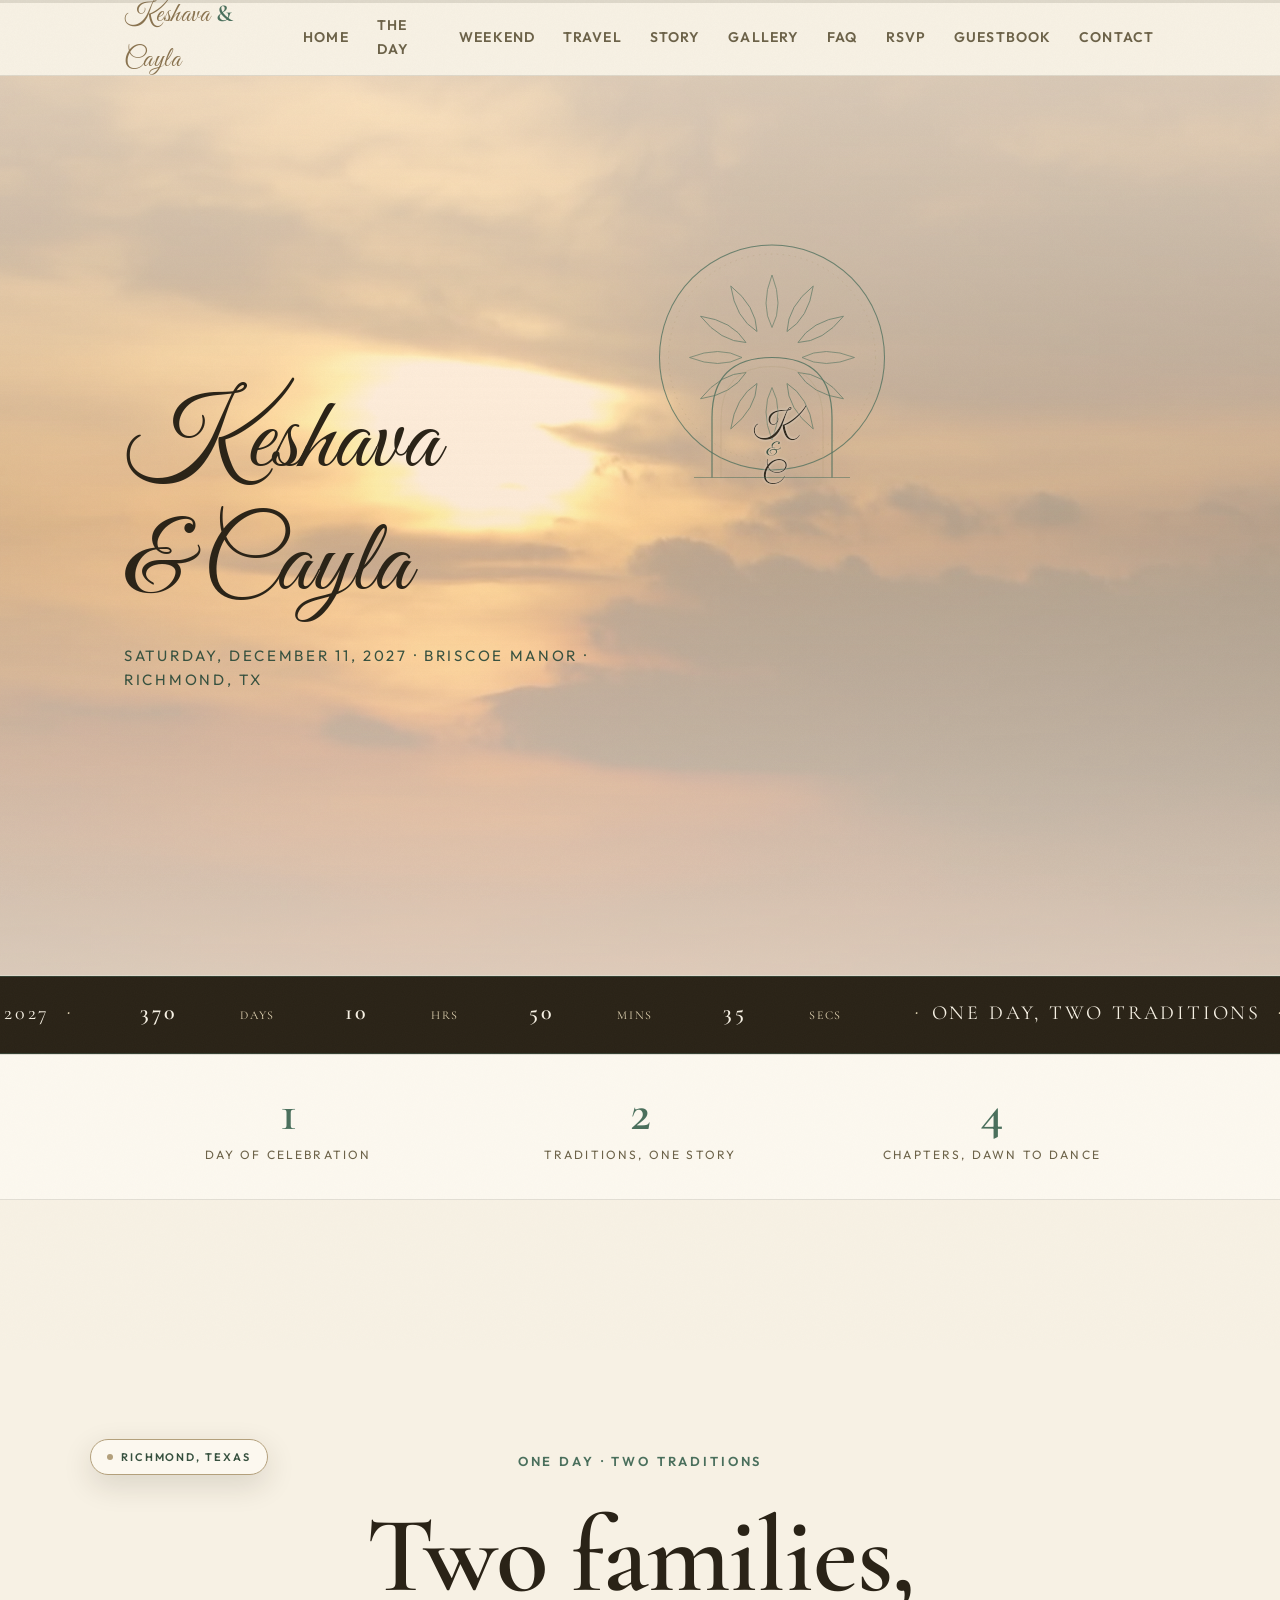
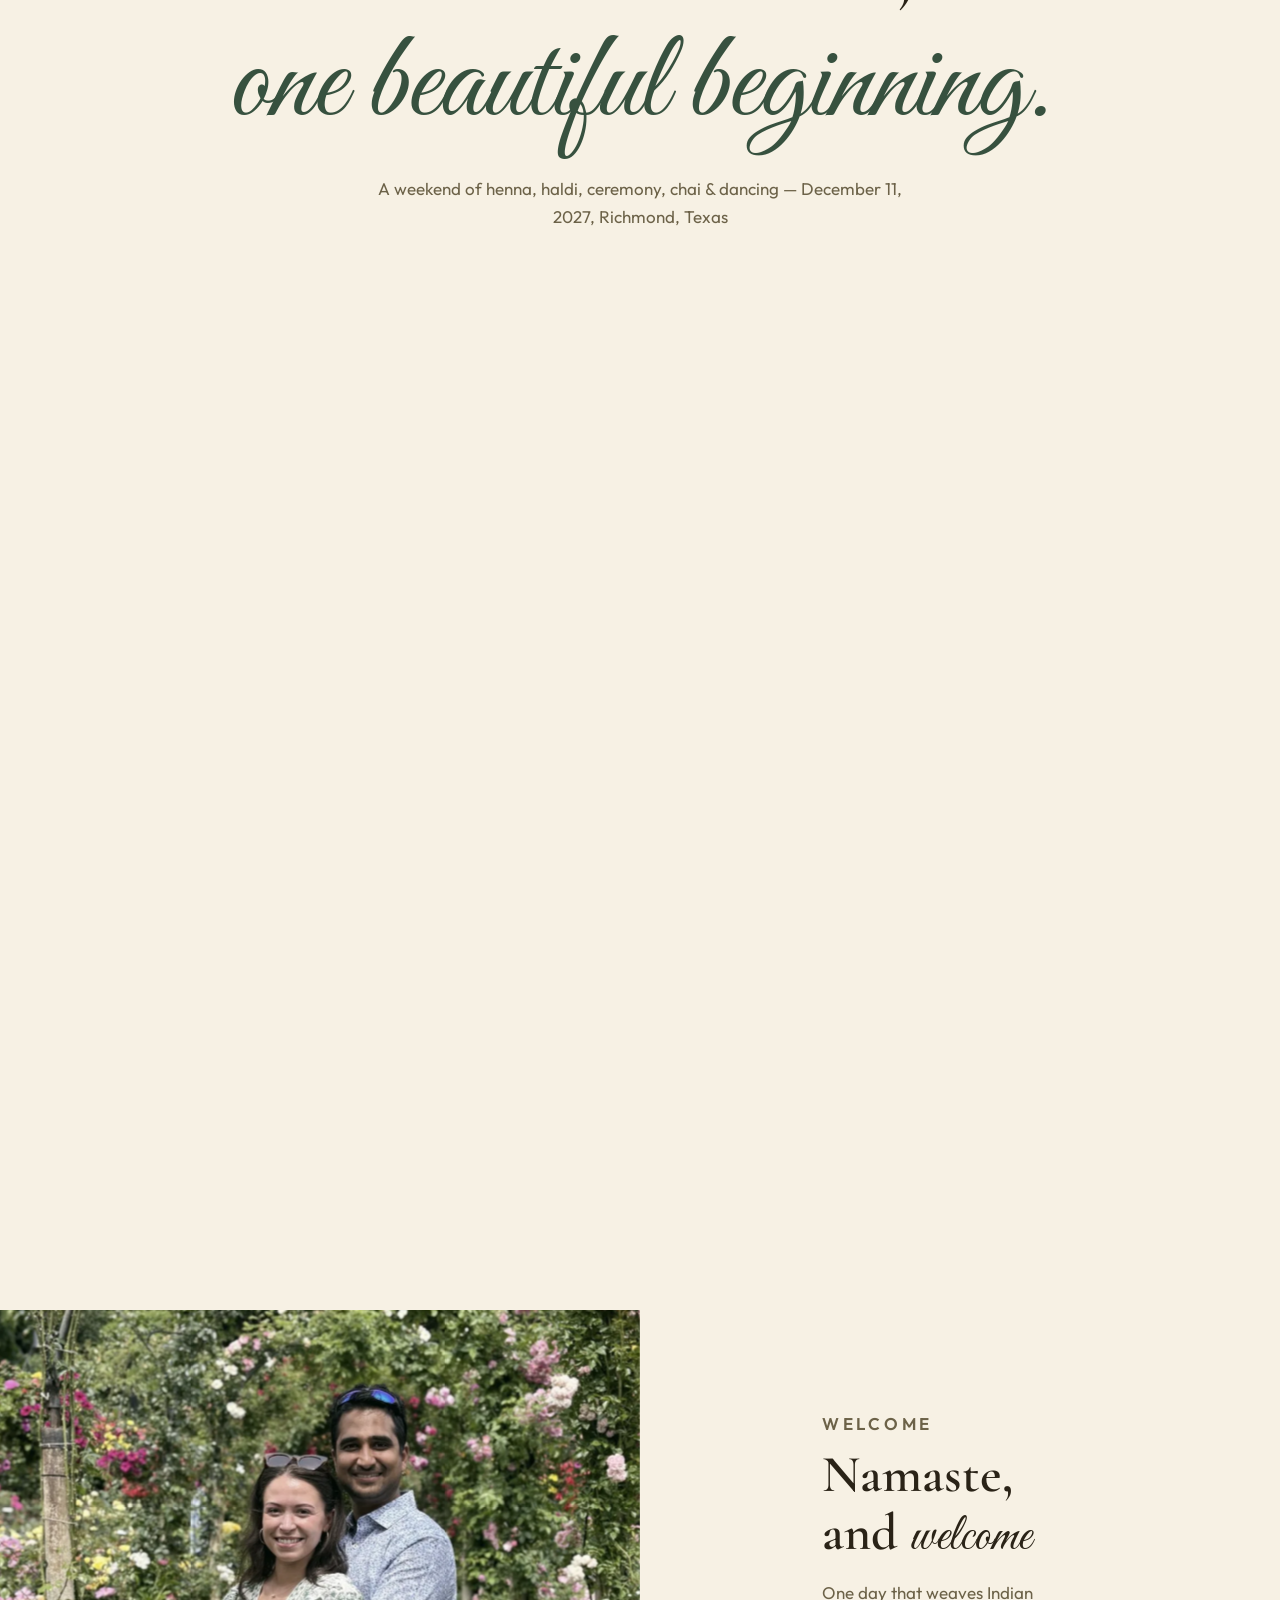
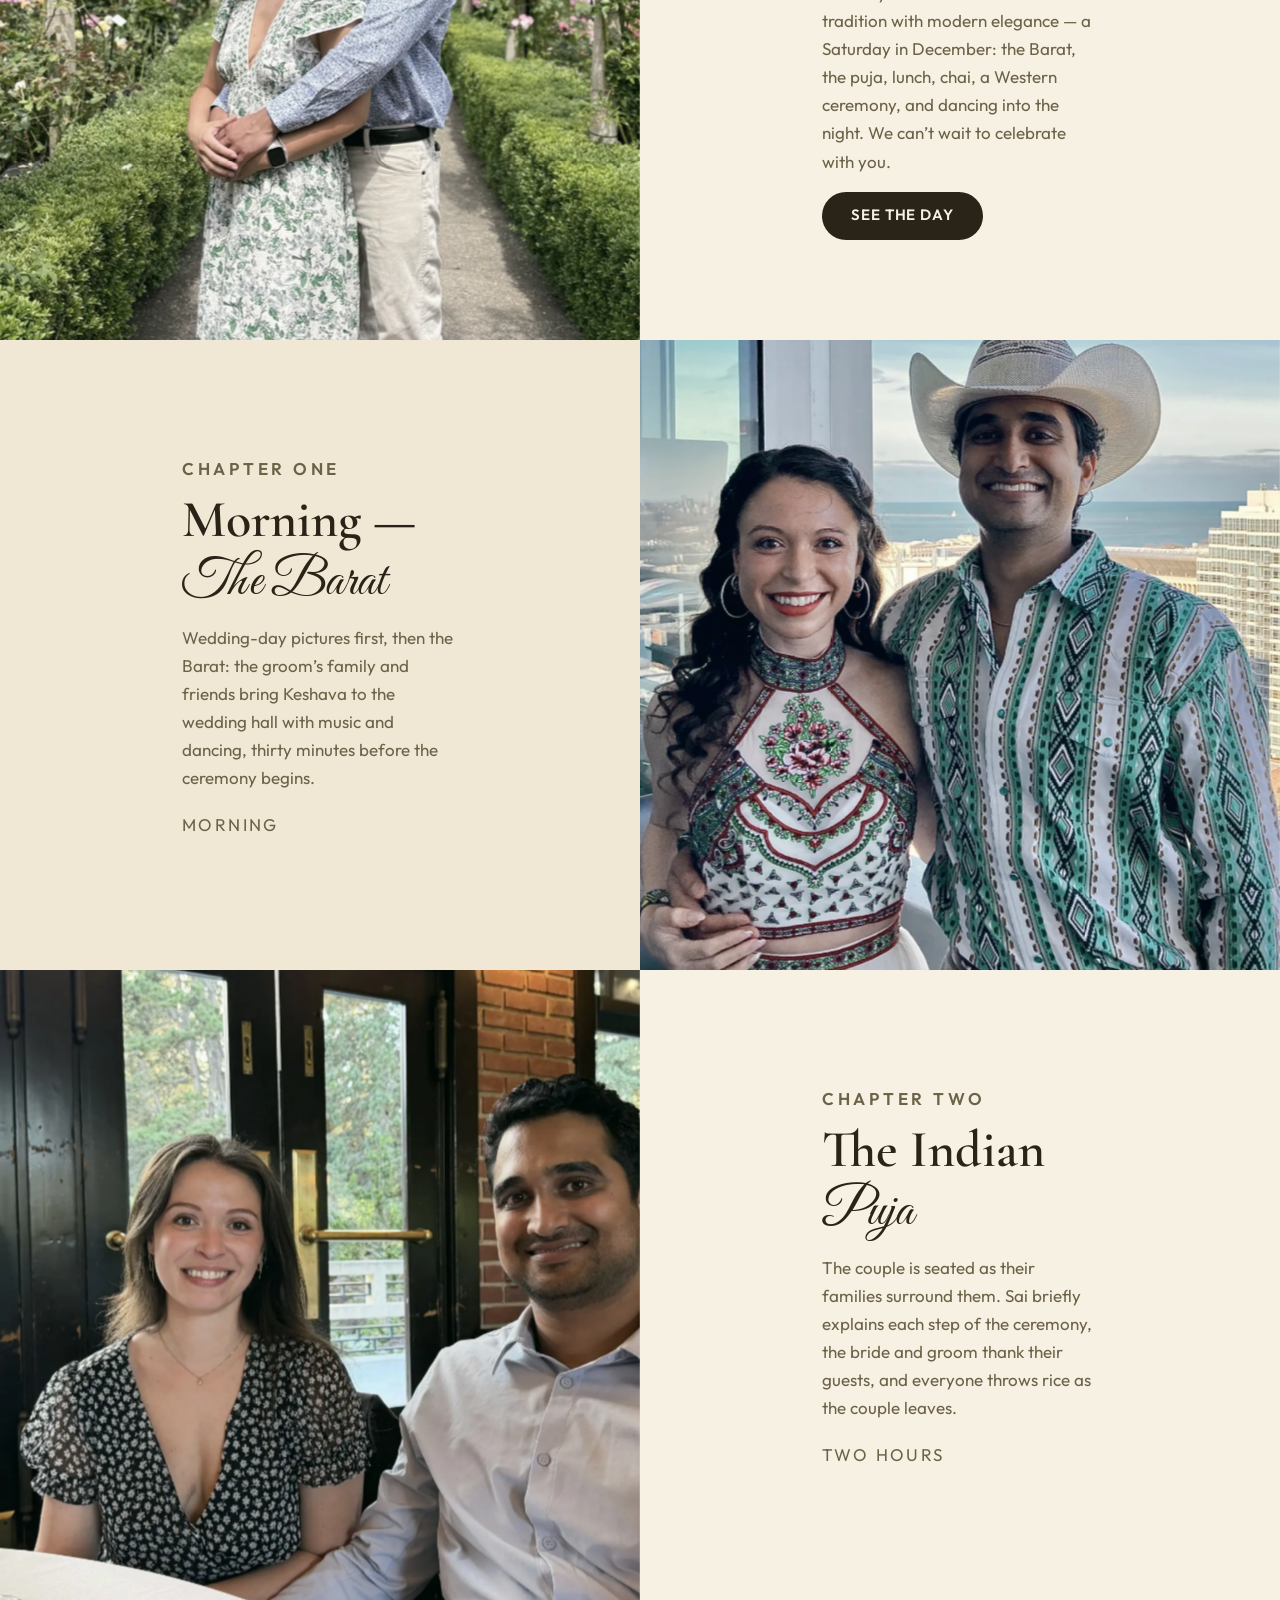
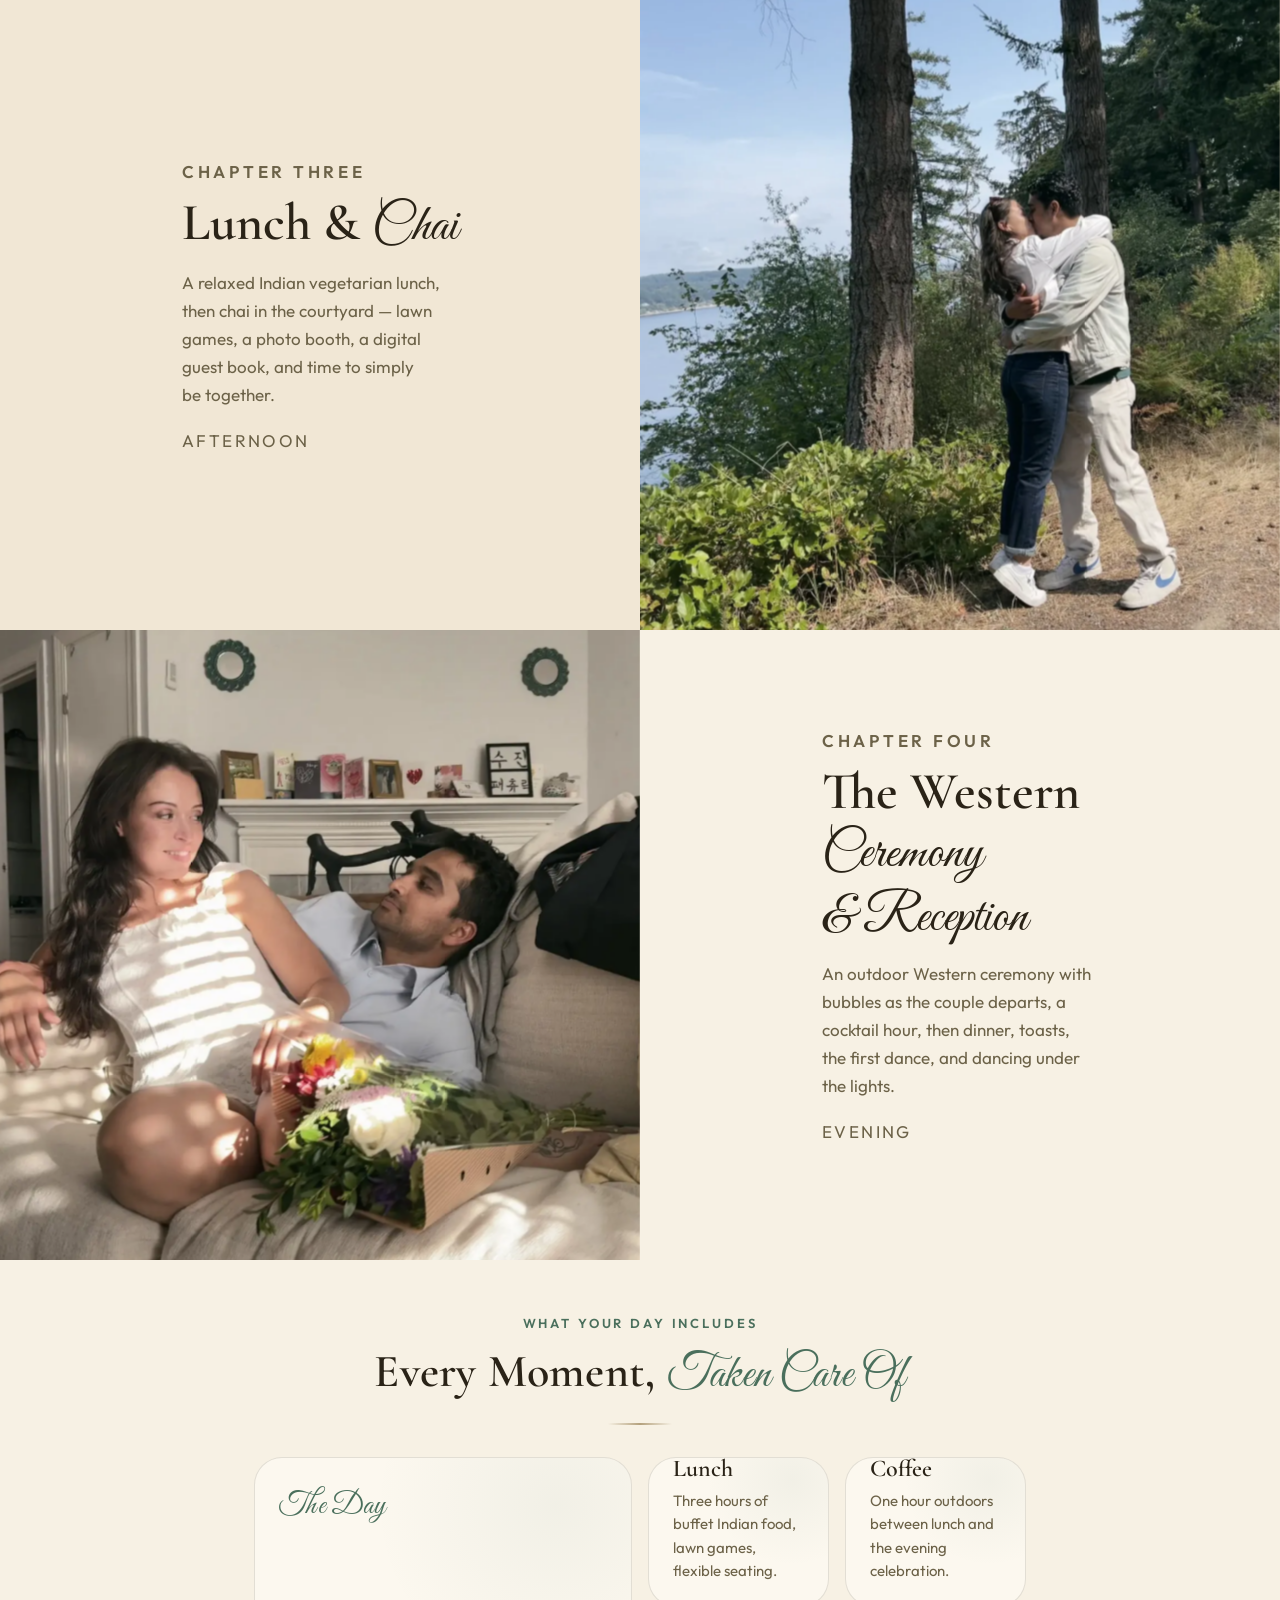
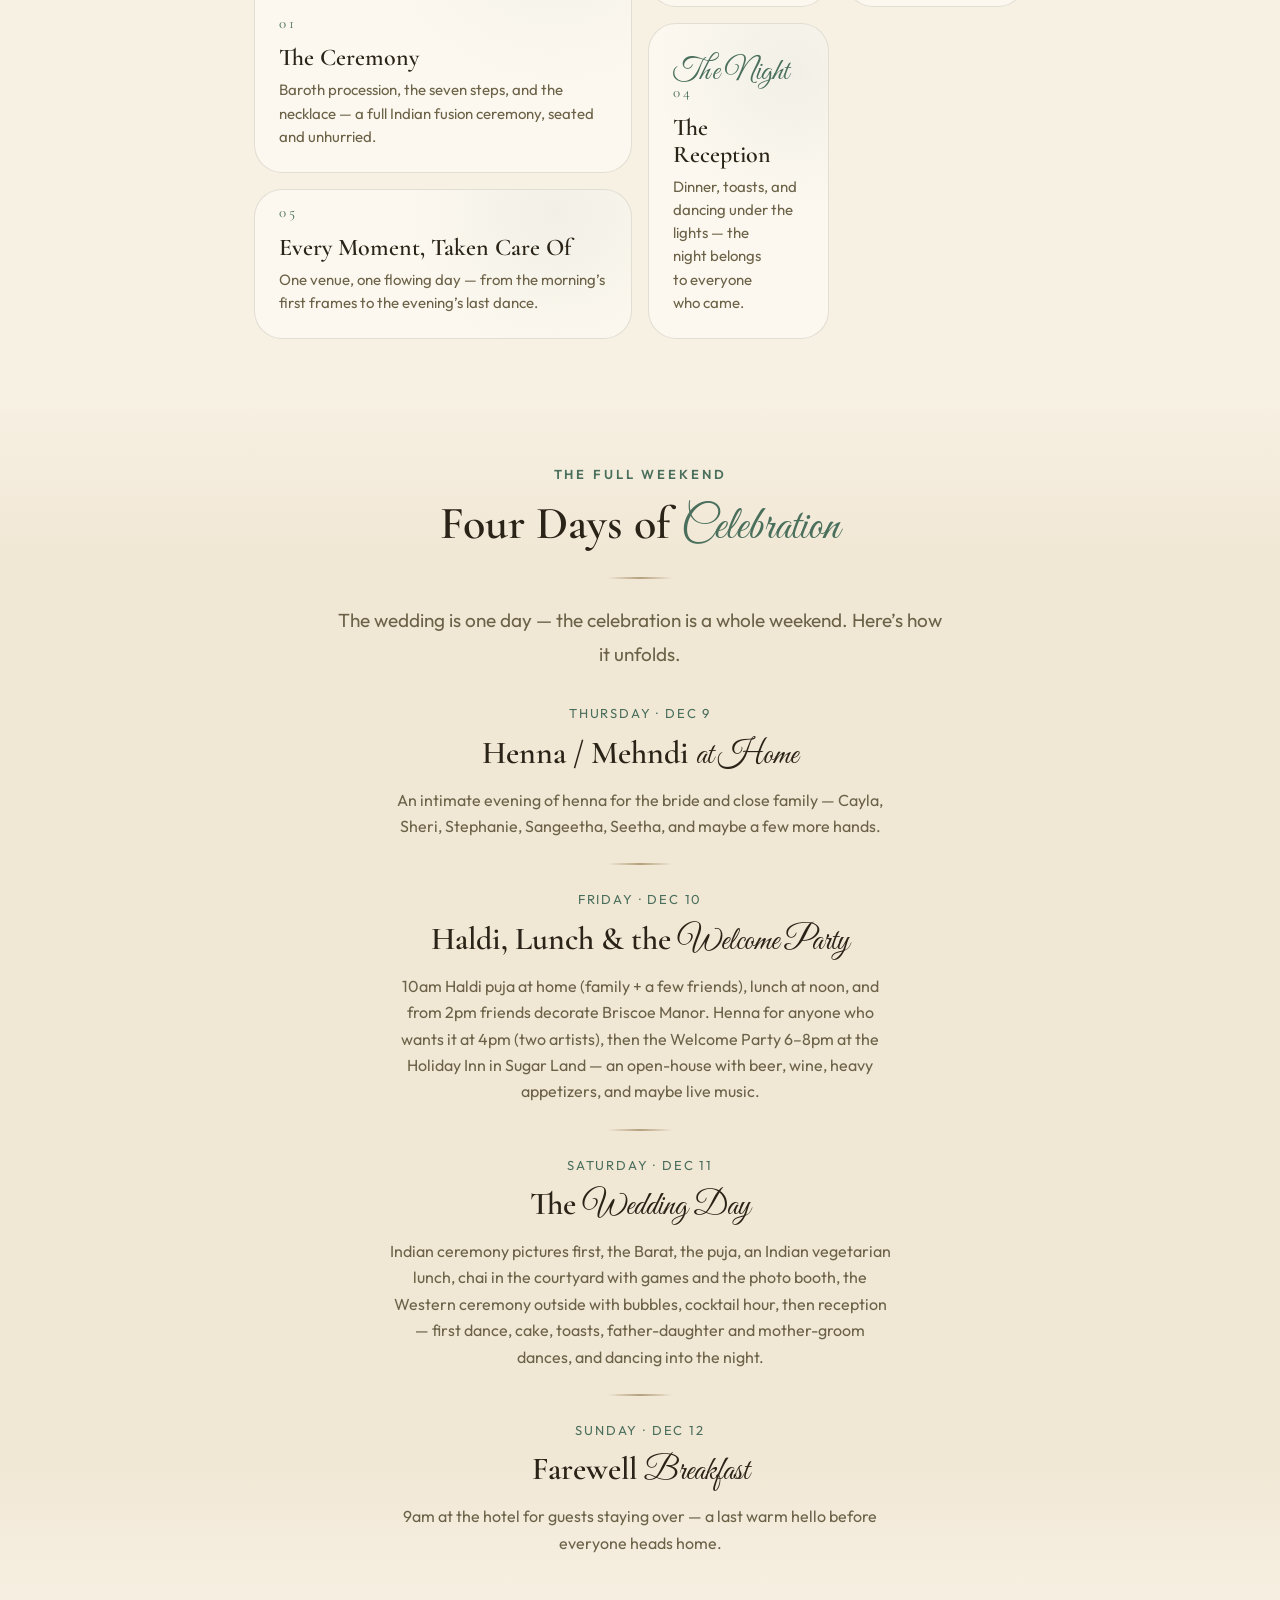
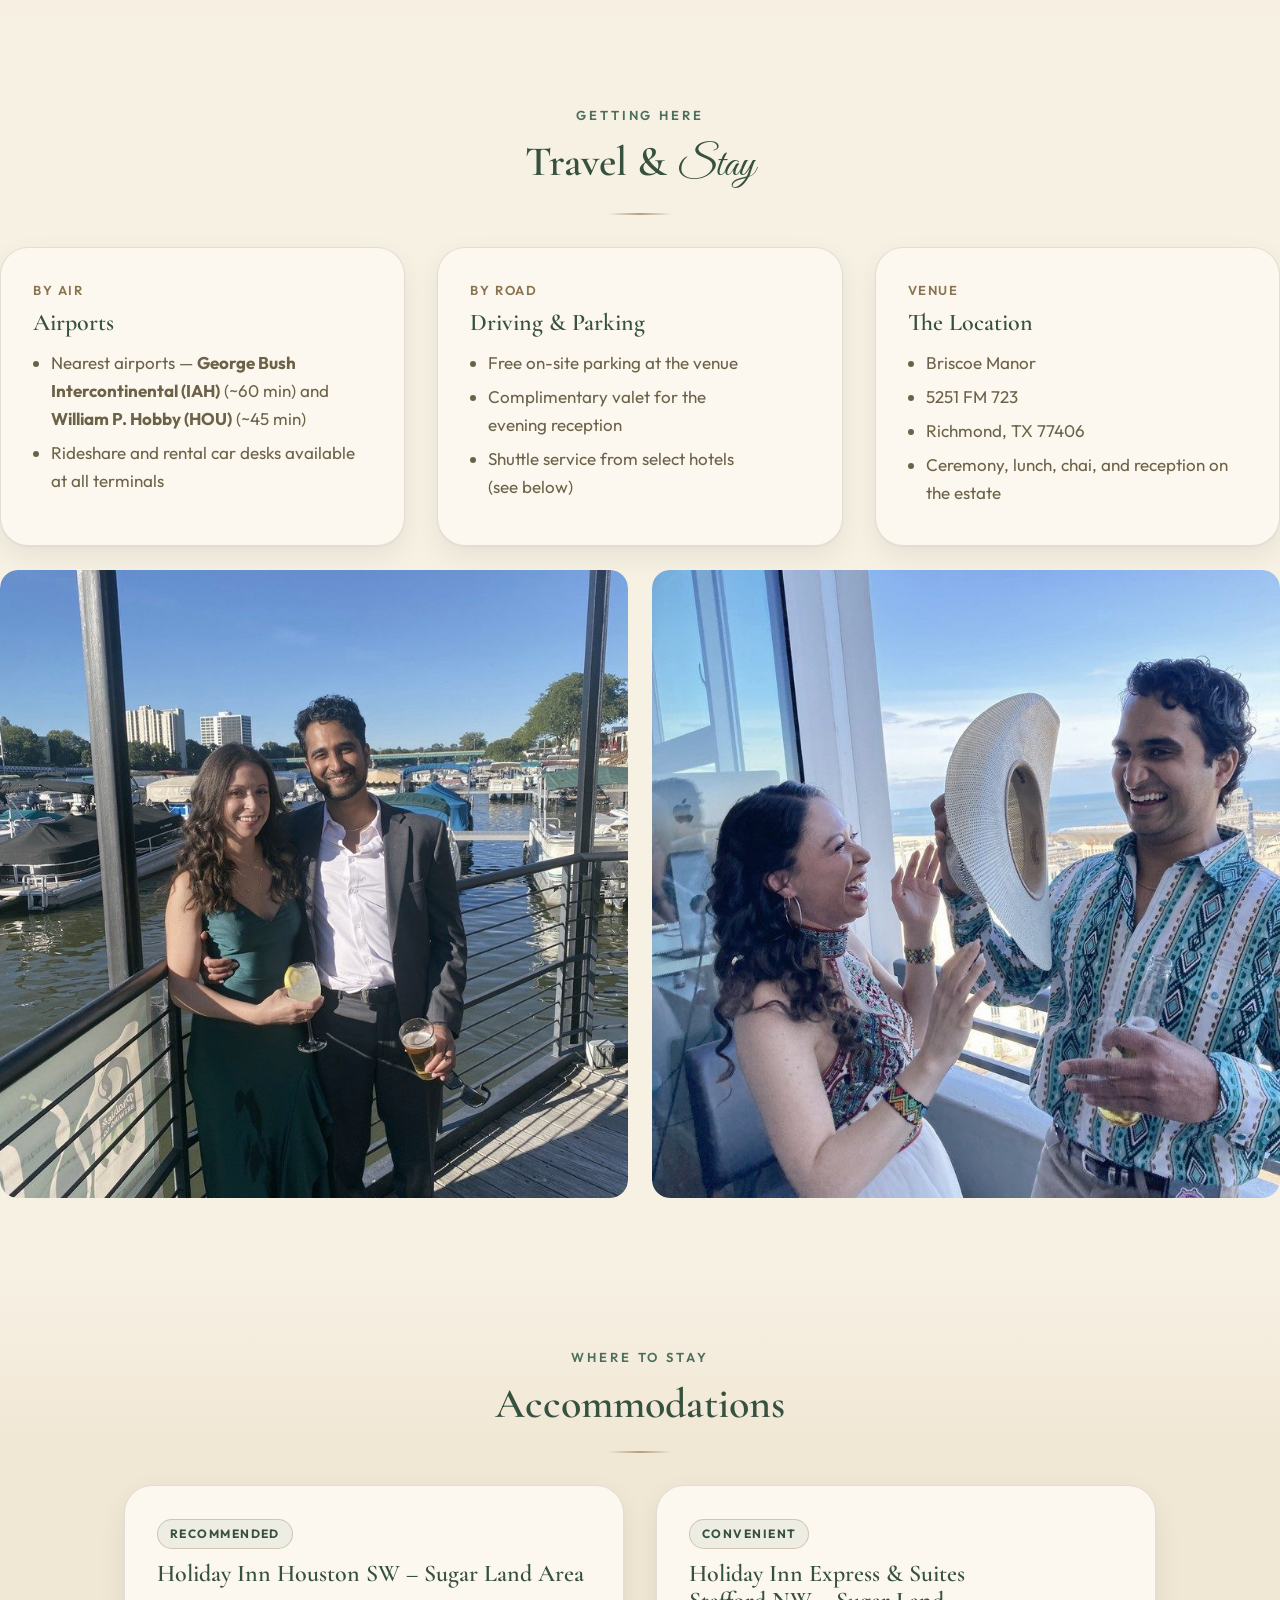
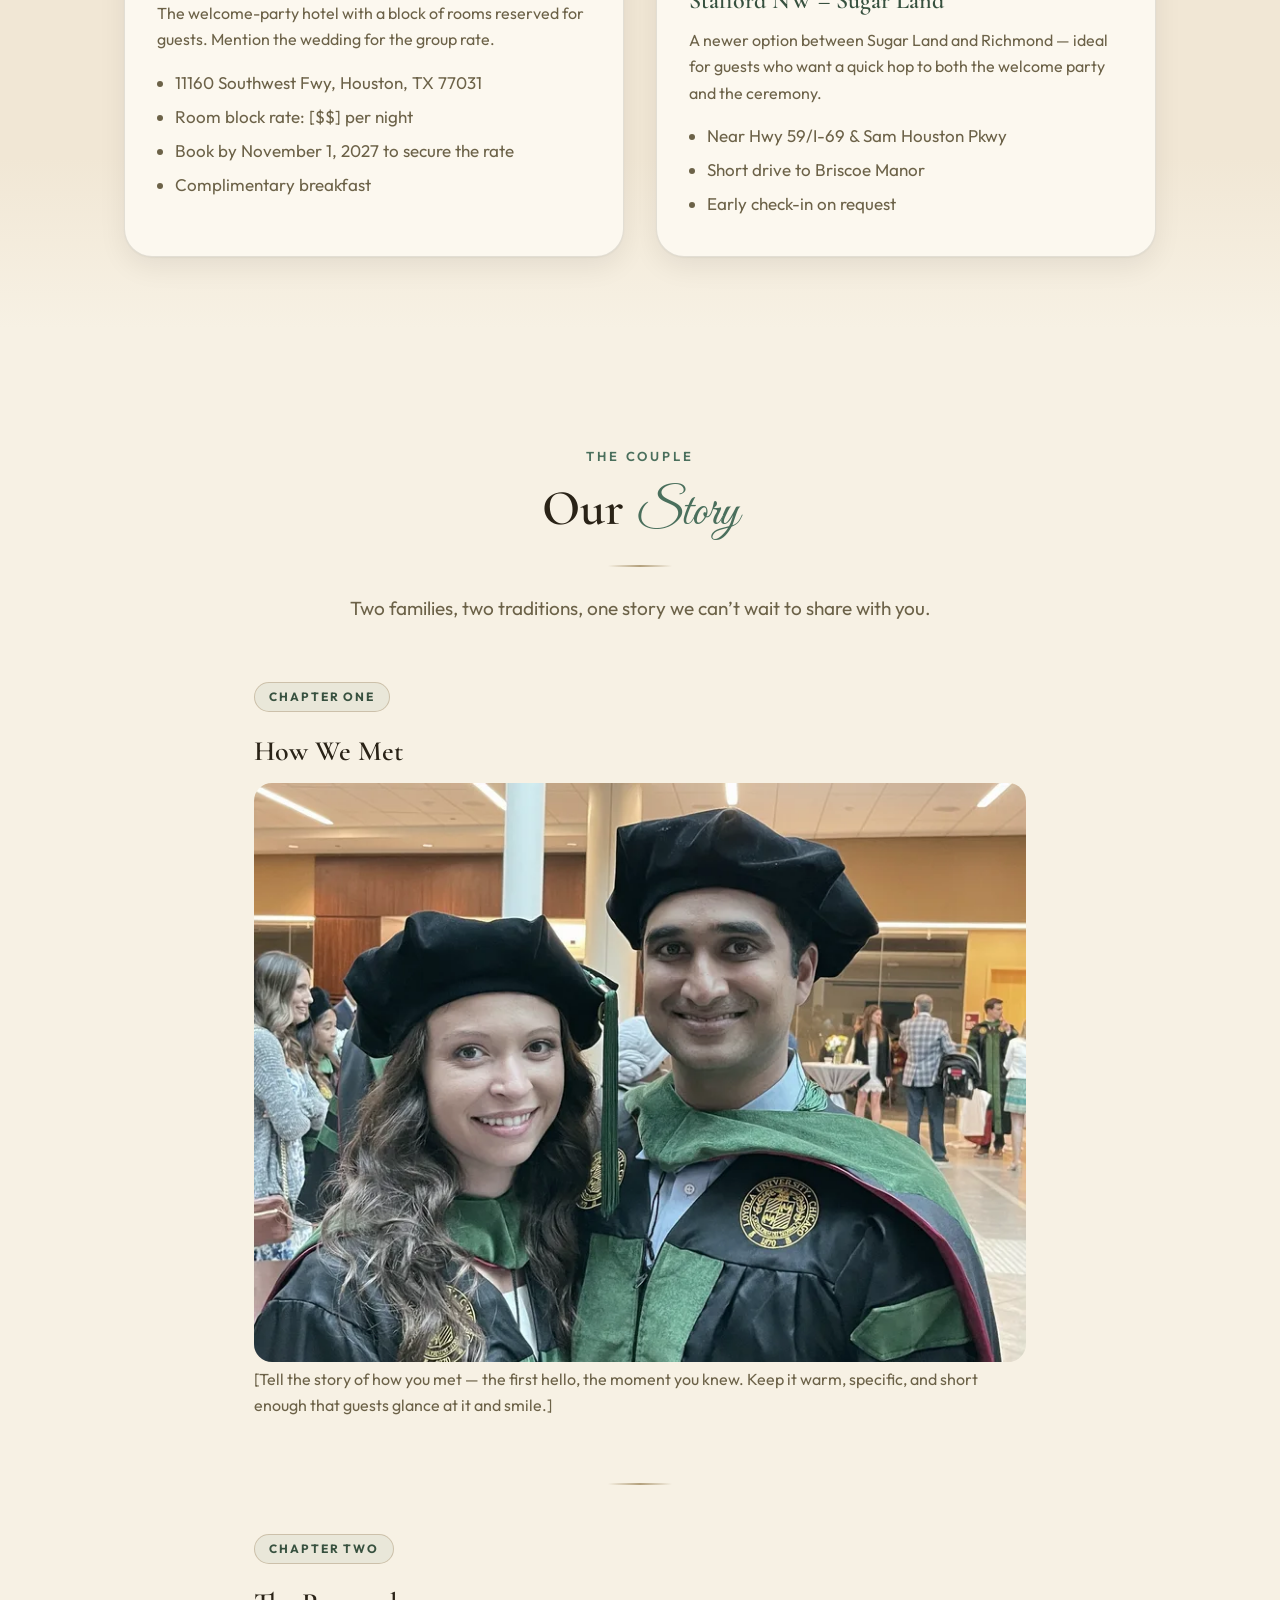
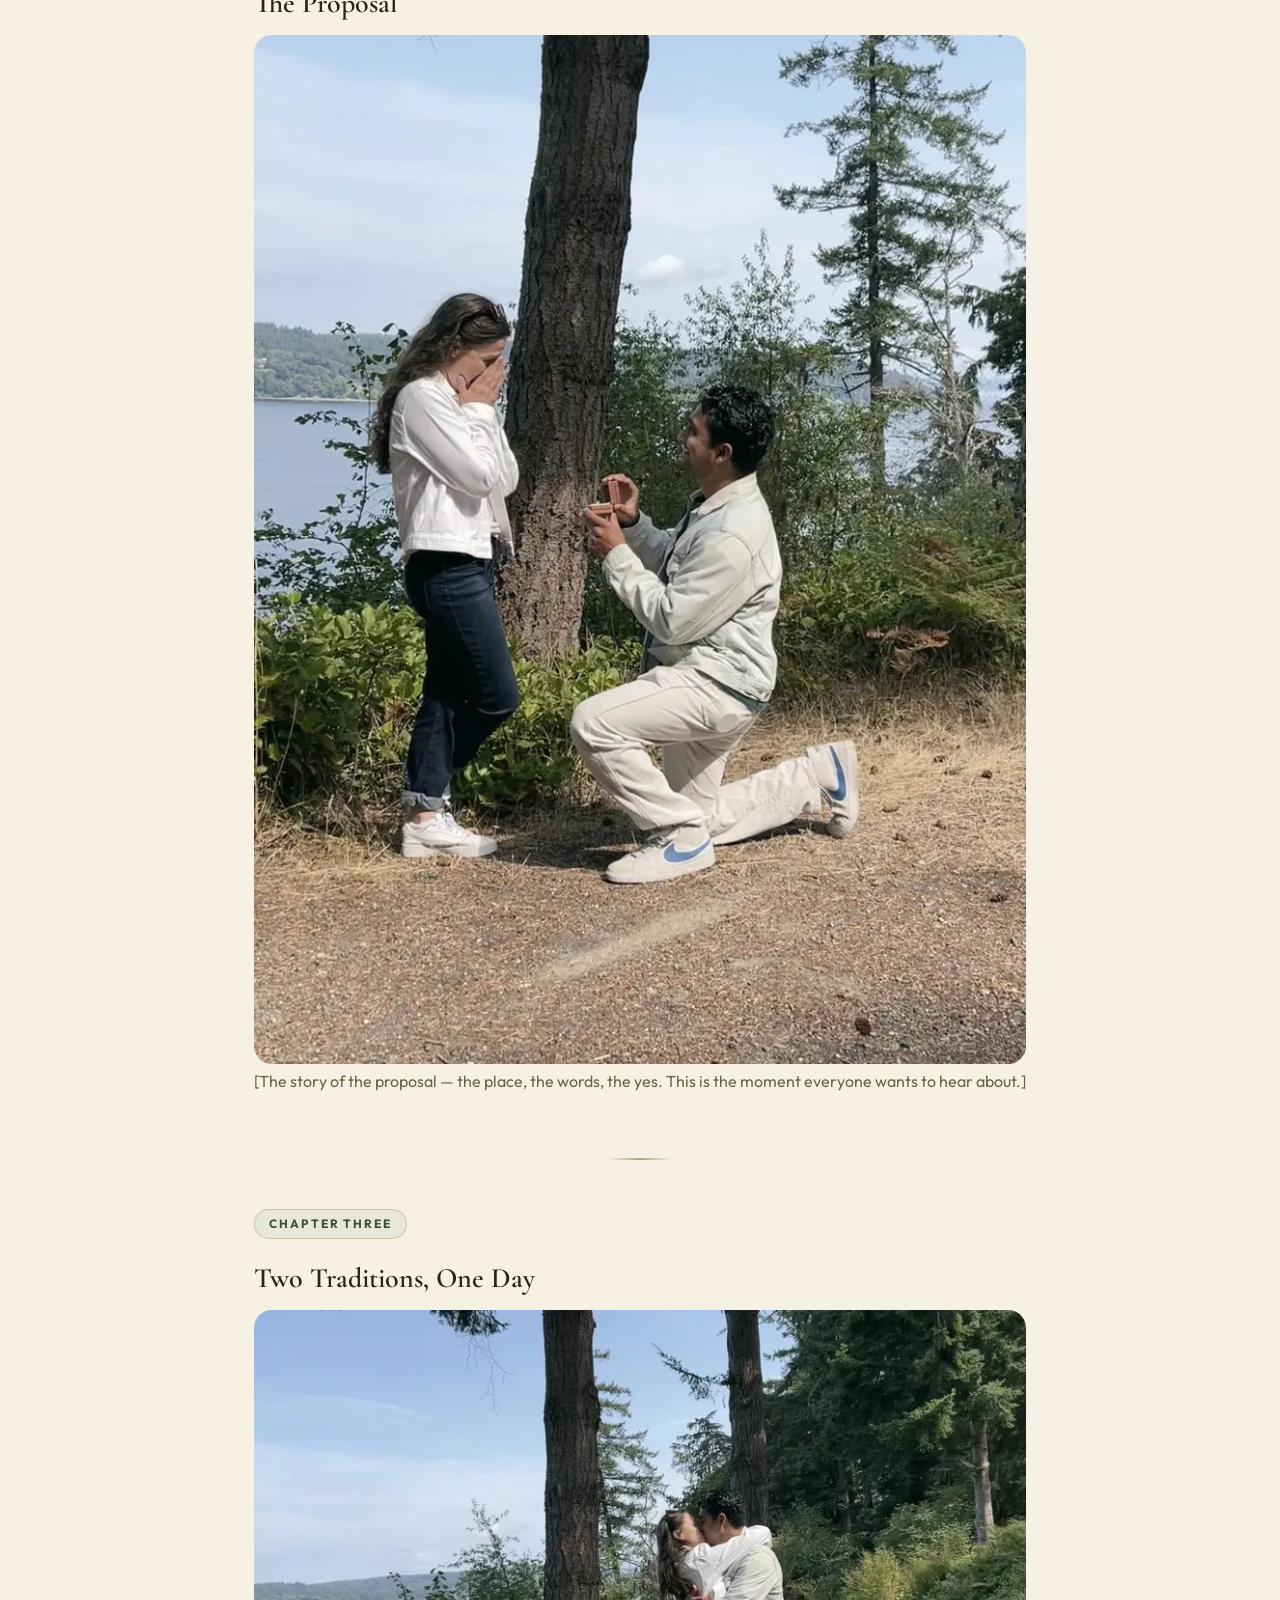
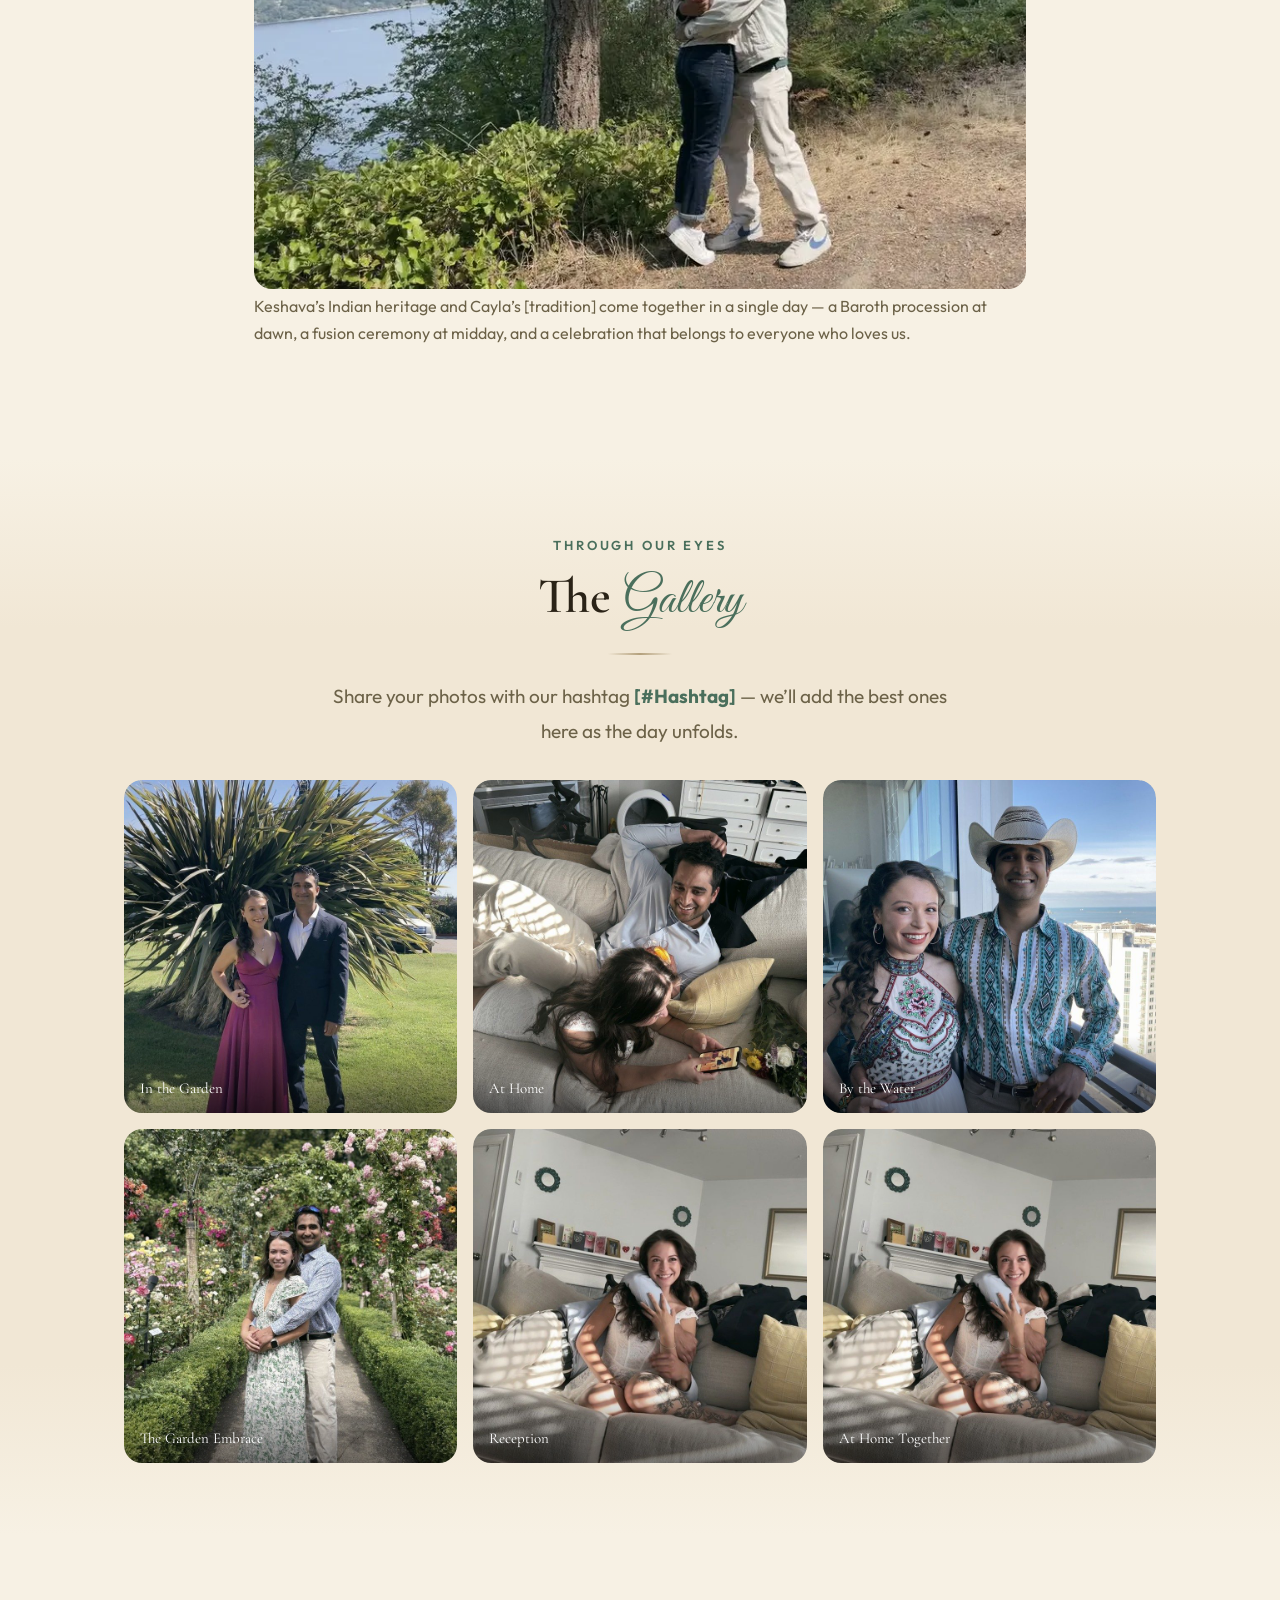
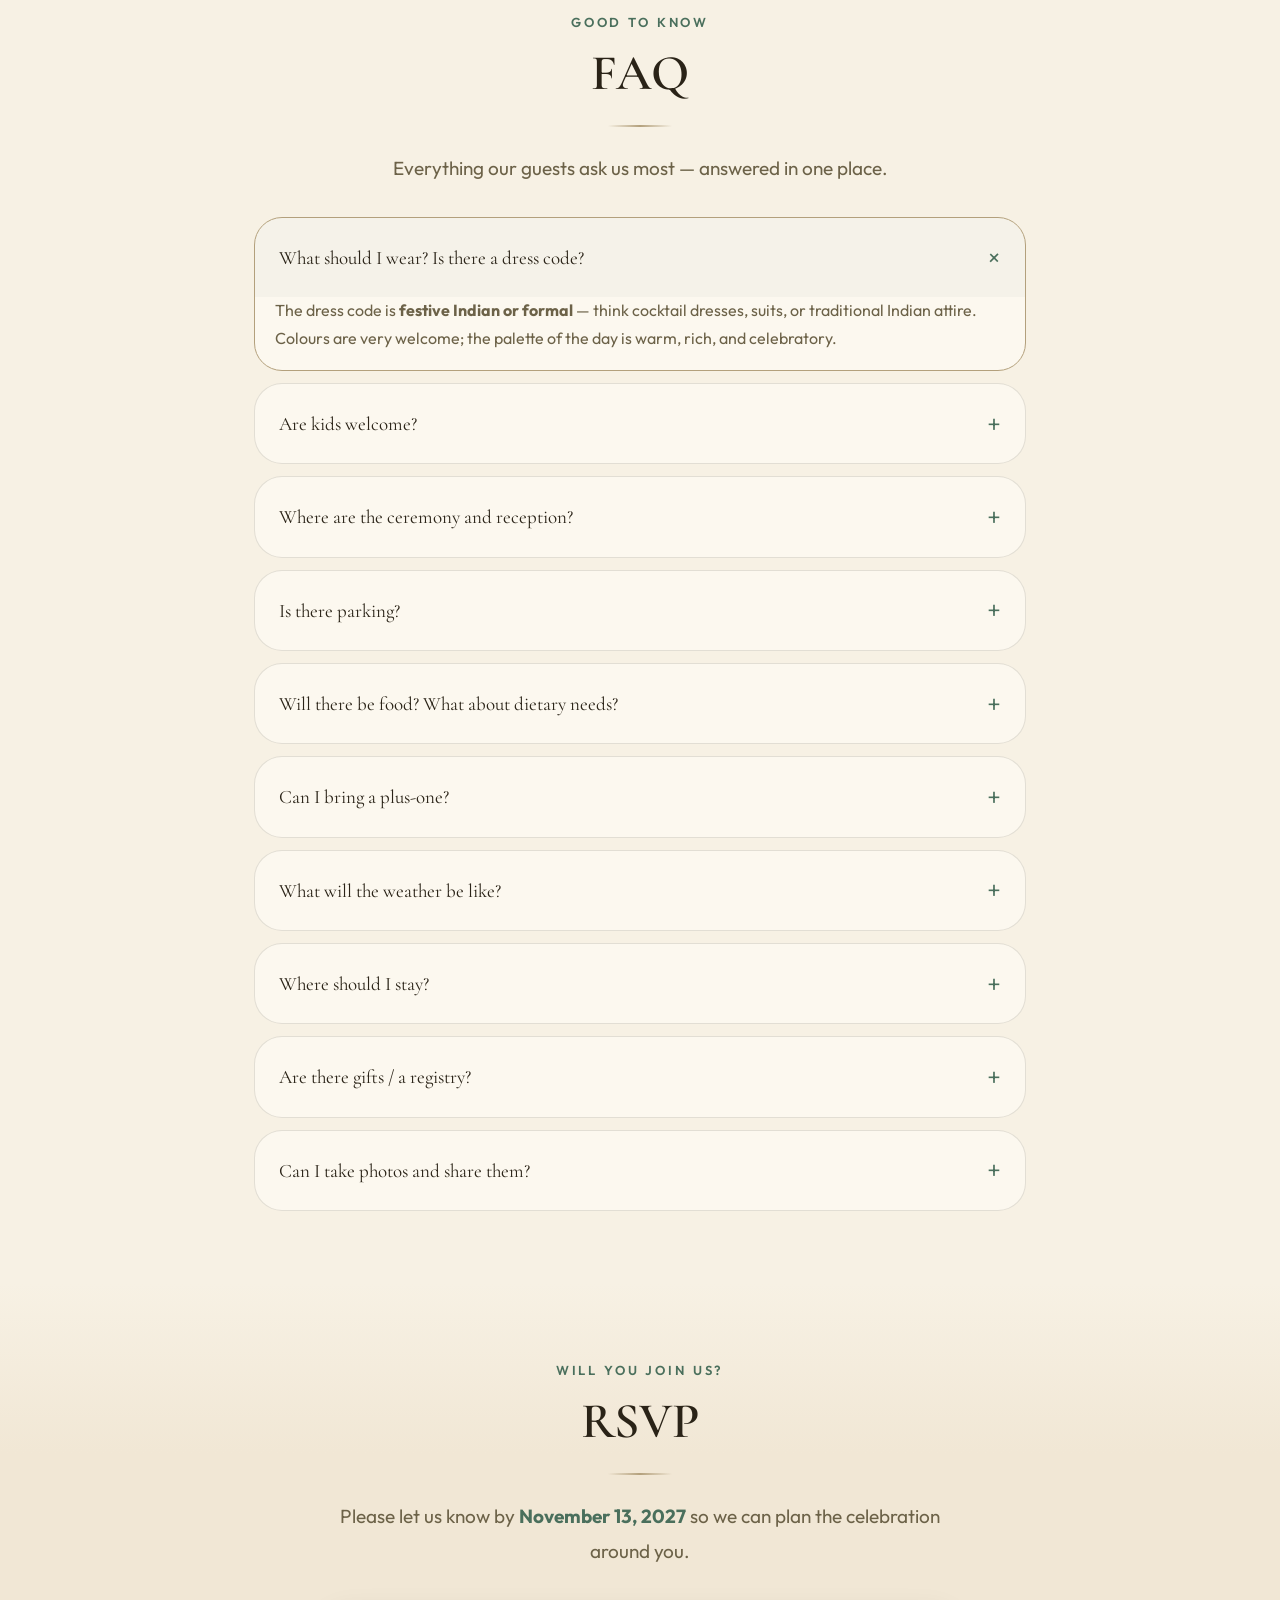
==== commit cede4eb8: "add more text-safe scroll effects (Round 74) User: 'needs more scrolling effects but avoid effects t" ====
--- a/index.html
+++ b/index.html
@@ -314,7 +314,7 @@
   <section class="section" id="travel">
     <div class="center"><p class="eyebrow">Getting Here</p><h2 class="gentle-reveal" style="font-size:clamp(28px,4.5vw,42px);color:var(--maroon-deep);">Travel &amp; <span class="script">Stay</span></h2><hr class="gold-rule"></div>
     <div class="grid grid-3 reveal" style="margin-top:var(--s5);">
-      <article class="card reveal pop">
+      <article class="card reveal pop settle">
         <p class="meta">By Air</p>
         <h3>Airports</h3>
         <ul>
@@ -322,7 +322,7 @@
           <li>Rideshare and rental car desks available at all terminals</li>
         </ul>
       </article>
-      <article class="card reveal pop">
+      <article class="card reveal pop settle">
         <p class="meta">By Road</p>
         <h3>Driving &amp; Parking</h3>
         <ul>
@@ -331,7 +331,7 @@
           <li>Shuttle service from select hotels (see below)</li>
         </ul>
       </article>
-      <article class="card reveal pop">
+      <article class="card reveal pop settle">
         <p class="meta">Venue</p>
         <h3>The Location</h3>
         <ul>
@@ -343,8 +343,8 @@
       </article>
     </div>
     <div class="travel-photos reveal">
-      <div class="gp-item"><img src="images/travel-venue-600.jpg" alt="The venue garden" loading="lazy" decoding="async" width="600" height="600"></div>
-      <div class="gp-item"><img src="images/travel-hotel-600.jpg" alt="Hotel balcony" loading="lazy" decoding="async" width="600" height="600"></div>
+      <div class="gp-item settle"><img src="images/travel-venue-600.jpg" alt="The venue garden" loading="lazy" decoding="async" width="600" height="600"></div>
+      <div class="gp-item settle"><img src="images/travel-hotel-600.jpg" alt="Hotel balcony" loading="lazy" decoding="async" width="600" height="600"></div>
     </div>
   </section>
 
@@ -352,7 +352,7 @@
     <div class="wrap">
       <div class="center"><p class="eyebrow">Where to Stay</p><h2 class="gentle-reveal" style="font-size:clamp(28px,4.5vw,42px);color:var(--maroon-deep);">Accommodations</h2><hr class="gold-rule"></div>
       <div class="grid grid-2 reveal" style="margin-top:var(--s5);">
-        <article class="card reveal pop">
+        <article class="card reveal pop settle">
           <span class="hotel-tag">Recommended</span>
           <h3>Holiday Inn Houston SW – Sugar Land Area</h3>
           <p class="tl-desc">The welcome-party hotel with a block of rooms reserved for guests. Mention the wedding for the group rate.</p>
@@ -363,7 +363,7 @@
             <li>Complimentary breakfast</li>
           </ul>
         </article>
-        <article class="card reveal pop">
+        <article class="card reveal pop settle">
           <span class="hotel-tag">Convenient</span>
           <h3>Holiday Inn Express &amp; Suites Stafford NW – Sugar Land</h3>
           <p class="tl-desc">A newer option between Sugar Land and Richmond — ideal for guests who want a quick hop to both the welcome party and the ceremony.</p>
@@ -386,7 +386,7 @@
       <p class="intro-copy">Two families, two traditions, one story we can&rsquo;t wait to share with you.</p>
     </div>
     <div class="wrap-narrow" style="margin-top:var(--s5);">
-      <div class="story-block reveal pop">
+      <div class="story-block reveal pop settle">
         <span class="tl-time">Chapter One</span>
         <h3 style="font-family:var(--font-display);font-size:28px;color:var(--ink);margin-top:12px;">How We Met</h3>
         <picture style="display:block;width:100%;margin:16px 0 4px;border-radius:18px;overflow:hidden;">
@@ -395,7 +395,7 @@
         </picture><p class="tl-desc">[Tell the story of how you met — the first hello, the moment you knew. Keep it warm, specific, and short enough that guests glance at it and smile.]</p>
       </div>
       <hr class="gold-rule">
-      <div class="story-block reveal pop">
+      <div class="story-block reveal pop settle">
         <span class="tl-time">Chapter Two</span>
         <h3 style="font-family:var(--font-display);font-size:28px;color:var(--ink);margin-top:12px;">The Proposal</h3>
         <picture style="display:block;width:100%;margin:16px 0 4px;border-radius:18px;overflow:hidden;">
@@ -405,7 +405,7 @@
         <p class="tl-desc">[The story of the proposal — the place, the words, the yes. This is the moment everyone wants to hear about.]</p>
       </div>
       <hr class="gold-rule">
-      <div class="story-block reveal pop">
+      <div class="story-block reveal pop settle">
         <span class="tl-time">Chapter Three</span>
         <h3 style="font-family:var(--font-display);font-size:28px;color:var(--ink);margin-top:12px;">Two Traditions, One Day</h3>
         <picture style="display:block;width:100%;margin:16px 0 4px;border-radius:18px;overflow:hidden;">
@@ -427,12 +427,12 @@
     </div>
     <div class="wrap" style="margin-top:var(--s5);">
       <div class="gallery-photo-grid reveal pop" id="gallery-grid">
-        <div class="gp-item"><span class="gp-label">In the Garden</span><img src="images/gallery-1-800.jpg" alt="In the Garden" loading="lazy" decoding="async" width="600" height="600"></div>
-        <div class="gp-item"><span class="gp-label">At Home</span><img src="images/gallery-2-800.jpg" alt="At Home" loading="lazy" decoding="async" width="600" height="600"></div>
-        <div class="gp-item"><span class="gp-label">By the Water</span><img src="images/gallery-3-800.jpg" alt="By the Water" loading="lazy" decoding="async" width="600" height="600"></div>
-        <div class="gp-item"><span class="gp-label">The Garden Embrace</span><img src="images/gallery-4-800.jpg" alt="The Garden Embrace" loading="lazy" decoding="async" width="600" height="600"></div>
-        <div class="gp-item"><span class="gp-label">Reception</span><img src="images/gallery-5-800.jpg" alt="Reception" loading="lazy" decoding="async" width="600" height="600"></div>
-        <div class="gp-item"><span class="gp-label">At Home Together</span><img src="images/gallery-6-800.jpg" alt="At Home Together" loading="lazy" decoding="async" width="600" height="600"></div>
+        <div class="gp-item settle"><span class="gp-label">In the Garden</span><img src="images/gallery-1-800.jpg" alt="In the Garden" loading="lazy" decoding="async" width="600" height="600"></div>
+        <div class="gp-item settle"><span class="gp-label">At Home</span><img src="images/gallery-2-800.jpg" alt="At Home" loading="lazy" decoding="async" width="600" height="600"></div>
+        <div class="gp-item settle"><span class="gp-label">By the Water</span><img src="images/gallery-3-800.jpg" alt="By the Water" loading="lazy" decoding="async" width="600" height="600"></div>
+        <div class="gp-item settle"><span class="gp-label">The Garden Embrace</span><img src="images/gallery-4-800.jpg" alt="The Garden Embrace" loading="lazy" decoding="async" width="600" height="600"></div>
+        <div class="gp-item settle"><span class="gp-label">Reception</span><img src="images/gallery-5-800.jpg" alt="Reception" loading="lazy" decoding="async" width="600" height="600"></div>
+        <div class="gp-item settle"><span class="gp-label">At Home Together</span><img src="images/gallery-6-800.jpg" alt="At Home Together" loading="lazy" decoding="async" width="600" height="600"></div>
       </div>
     </div>
   </section>
@@ -447,43 +447,43 @@
     </div>
     <div class="wrap-narrow" style="margin-top:var(--s5);">
       <div class="faq-list reveal pop">
-        <details class="faq-item" open>
+        <details class="faq-item settle" open>
           <summary>What should I wear? Is there a dress code?</summary>
           <p>The dress code is <strong>festive Indian or formal</strong> — think cocktail dresses, suits, or traditional Indian attire. Colours are very welcome; the palette of the day is warm, rich, and celebratory.</p>
         </details>
-        <details class="faq-item">
+        <details class="faq-item settle">
           <summary>Are kids welcome?</summary>
           <p>Absolutely — children are part of the celebration. There will be lawn games and flexible seating during the lunch block, and the reception is family-friendly.</p>
         </details>
-        <details class="faq-item">
+        <details class="faq-item settle">
           <summary>Where are the ceremony and reception?</summary>
           <p>Everything happens at one venue — ceremony, lunch, chai, and reception. Full address and directions are in the <a href="#travel">Travel</a> section above.</p>
         </details>
-        <details class="faq-item">
+        <details class="faq-item settle">
           <summary>Is there parking?</summary>
           <p>Yes — free on-site parking, plus valet for the evening reception. See <a href="#travel">Travel</a> for details.</p>
         </details>
-        <details class="faq-item">
+        <details class="faq-item settle">
           <summary>Will there be food? What about dietary needs?</summary>
           <p>A full Indian buffet is served during the protected lunch block. Vegetarian options are plentiful, and we&rsquo;ll do our best to accommodate allergies — please note them on your <a href="#rsvp">RSVP</a>.</p>
         </details>
-        <details class="faq-item">
+        <details class="faq-item settle">
           <summary>Can I bring a plus-one?</summary>
           <p>We&rsquo;d love to celebrate with everyone you love — please include your party size on the <a href="#rsvp">RSVP</a> so we can plan seating and food.</p>
         </details>
-        <details class="faq-item">
+        <details class="faq-item settle">
           <summary>What will the weather be like?</summary>
           <p>December in Richmond, TX is mild — highs near 65°F, cooler by evening. The chai hour is outdoors, so bring a light layer if you run cool.</p>
         </details>
-        <details class="faq-item">
+        <details class="faq-item settle">
           <summary>Where should I stay?</summary>
           <p>We&rsquo;ve reserved room blocks at the Holiday Inn Houston SW – Sugar Land Area and the Holiday Inn Express &amp; Suites Stafford NW – Sugar Land — details and booking links in the <a href="#stay">Accommodations</a> section.</p>
         </details>
-        <details class="faq-item">
+        <details class="faq-item settle">
           <summary>Are there gifts / a registry?</summary>
           <p>Your presence is the only present we need. If you&rsquo;d like to contribute to our future together, a small contribution toward our [honeymoon fund / home fund] would mean the world.</p>
         </details>
-        <details class="faq-item">
+        <details class="faq-item settle">
           <summary>Can I take photos and share them?</summary>
           <p>Please do! Use our hashtag <strong>[#Hashtag]</strong> and leave your favourite shots in the <a href="#guestbook">Digital Guestbook</a> so we can relive the day through your eyes.</p>
         </details>
@@ -606,7 +606,7 @@
       <p class="intro-copy">Questions, well-wishes, or anything in between — send us a note and we&rsquo;ll get back to you.</p>
     </div>
     <div class="wrap-narrow" style="margin-top:var(--s5);">
-      <div class="card contact-card reveal pop">
+      <div class="card contact-card reveal pop settle">
         <form id="contact-form" novalidate>
           <div class="gb-field">
             <label for="c-name">Your name</label>
--- a/css/styles.css
+++ b/css/styles.css
@@ -1676,6 +1676,50 @@
   .gentle-reveal { animation: none; }
 }
 
+/* ===== Round 74 — more scroll life, TEXT-SAFE (user: no blur, no text
+   zoom, ever). Allowed vocabulary: fade, small slides (<=10px), scaleX
+   on decorative rules, parallax on photos, progress bar. All settle
+   BEFORE the reading zone (entry <=25%). Reduced-motion kills all. ===== */
+@media (prefers-reduced-motion: no-preference) {
+  /* Gold rules draw themselves open as each section arrives */
+  .gold-rule {
+    animation: rule-draw linear both;
+    animation-timeline: view();
+    animation-range: entry 0% entry 22%;
+    transform-origin: center;
+  }
+  @keyframes rule-draw {
+    from { transform: scaleX(0); opacity: .3; }
+    to   { transform: scaleX(1); opacity: 1; }
+  }
+  /* Content settle: fade + 10px rise ONLY (no scale, no blur) */
+  .settle {
+    animation: settle-in linear both;
+    animation-timeline: view();
+    animation-range: entry 0% entry 25%;
+  }
+  @keyframes settle-in {
+    from { opacity: 0; transform: translateY(10px); }
+    to   { opacity: 1; transform: none; }
+  }
+  /* gentle cascade for grids/lists */
+  .gp-item:nth-child(2), .faq-item:nth-child(2), .card:nth-child(2) { animation-range: entry 3% entry 28%; }
+  .gp-item:nth-child(3), .faq-item:nth-child(3) { animation-range: entry 6% entry 31%; }
+  .gp-item:nth-child(4), .faq-item:nth-child(4) { animation-range: entry 9% entry 34%; }
+  .gp-item:nth-child(5), .faq-item:nth-child(5) { animation-range: entry 12% entry 37%; }
+  .gp-item:nth-child(6), .faq-item:nth-child(6) { animation-range: entry 15% entry 40%; }
+  .gp-item:nth-child(7), .faq-item:nth-child(7) { animation-range: entry 18% entry 43%; }
+  .gp-item:nth-child(8), .faq-item:nth-child(8) { animation-range: entry 21% entry 46%; }
+  .faq-item:nth-child(9) { animation-range: entry 24% entry 49%; }
+  .faq-item:nth-child(10) { animation-range: entry 27% entry 52%; }
+}
+@media (prefers-reduced-motion: reduce) {
+  .settle { animation: none; }
+}
+@media print {
+  .settle, .gold-rule { animation: none; opacity: 1; transform: none; }
+}
+
 /* ===== Round 60 — cinematic effects (Viktor Oddy catalog: 3D + movie feel) ===== */
 
 /* Movie-title clip-path wipe on section heads (desktop; JS adds .in) */
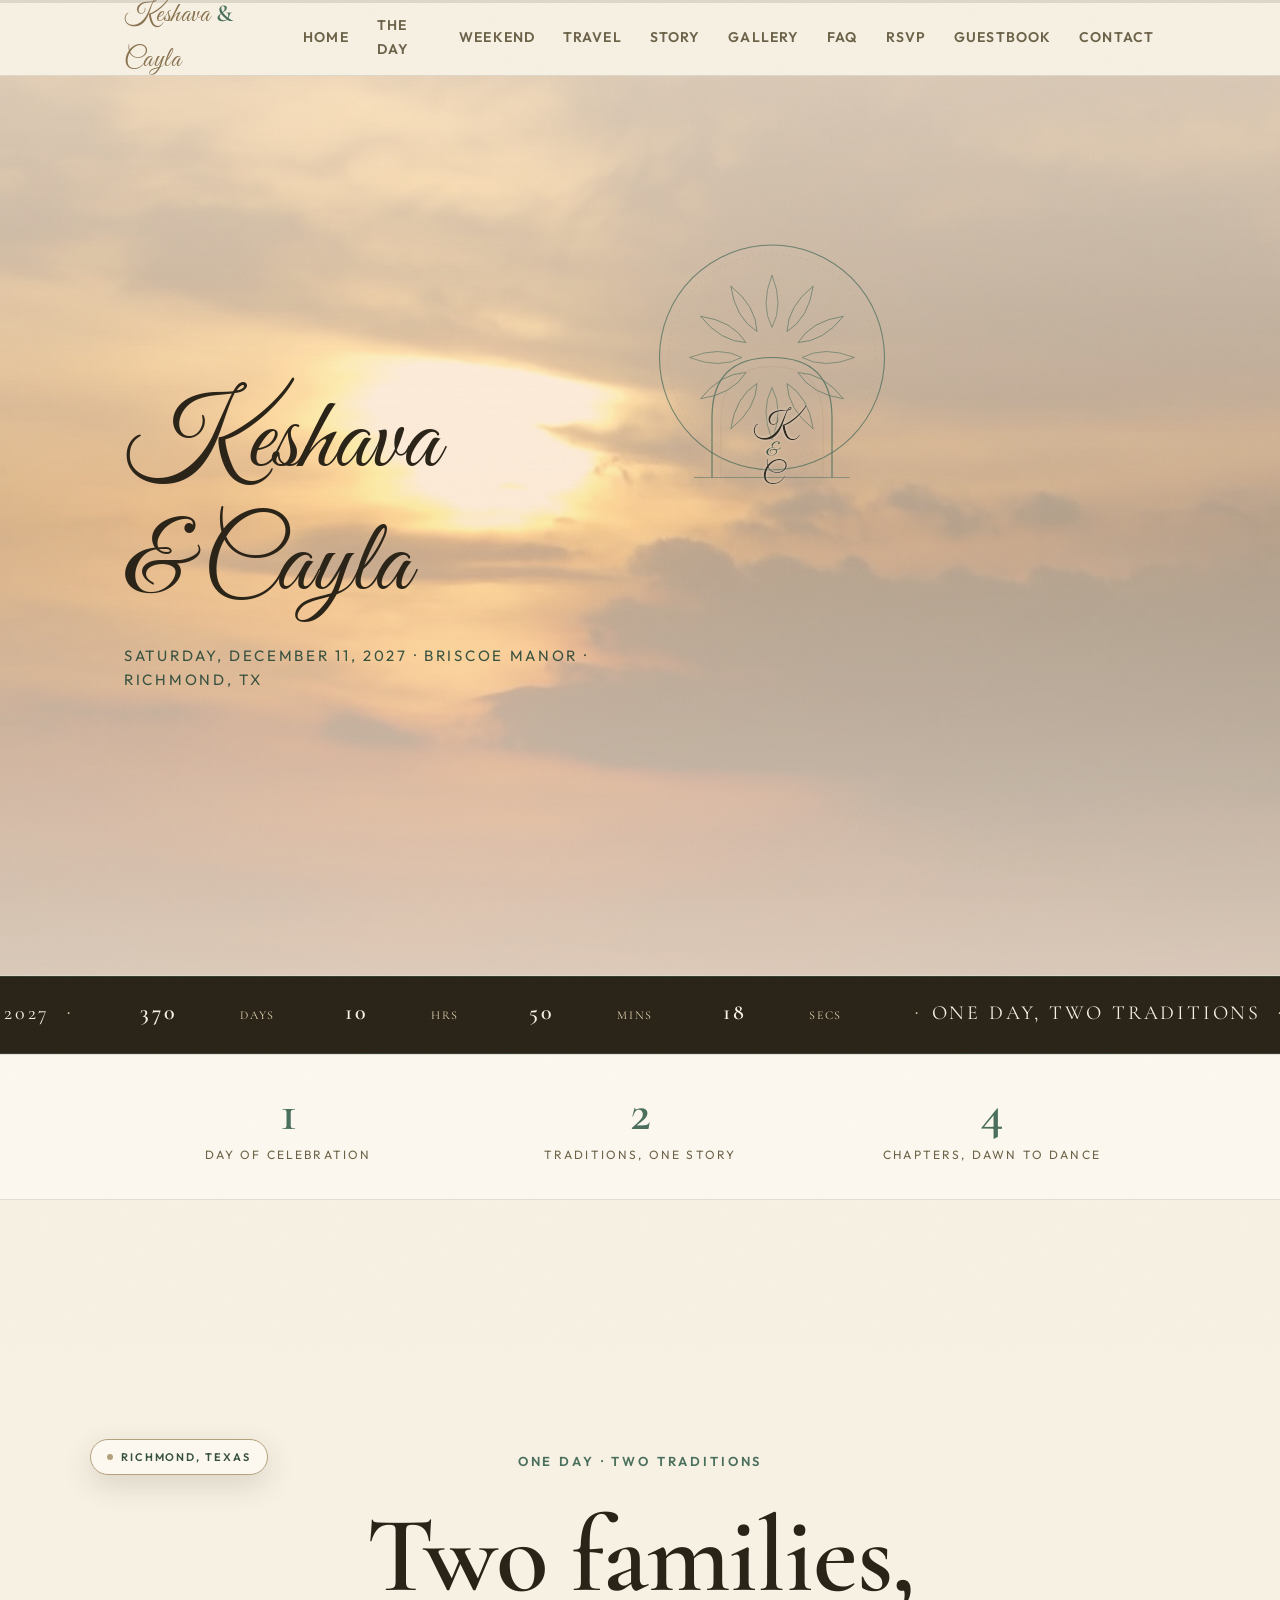
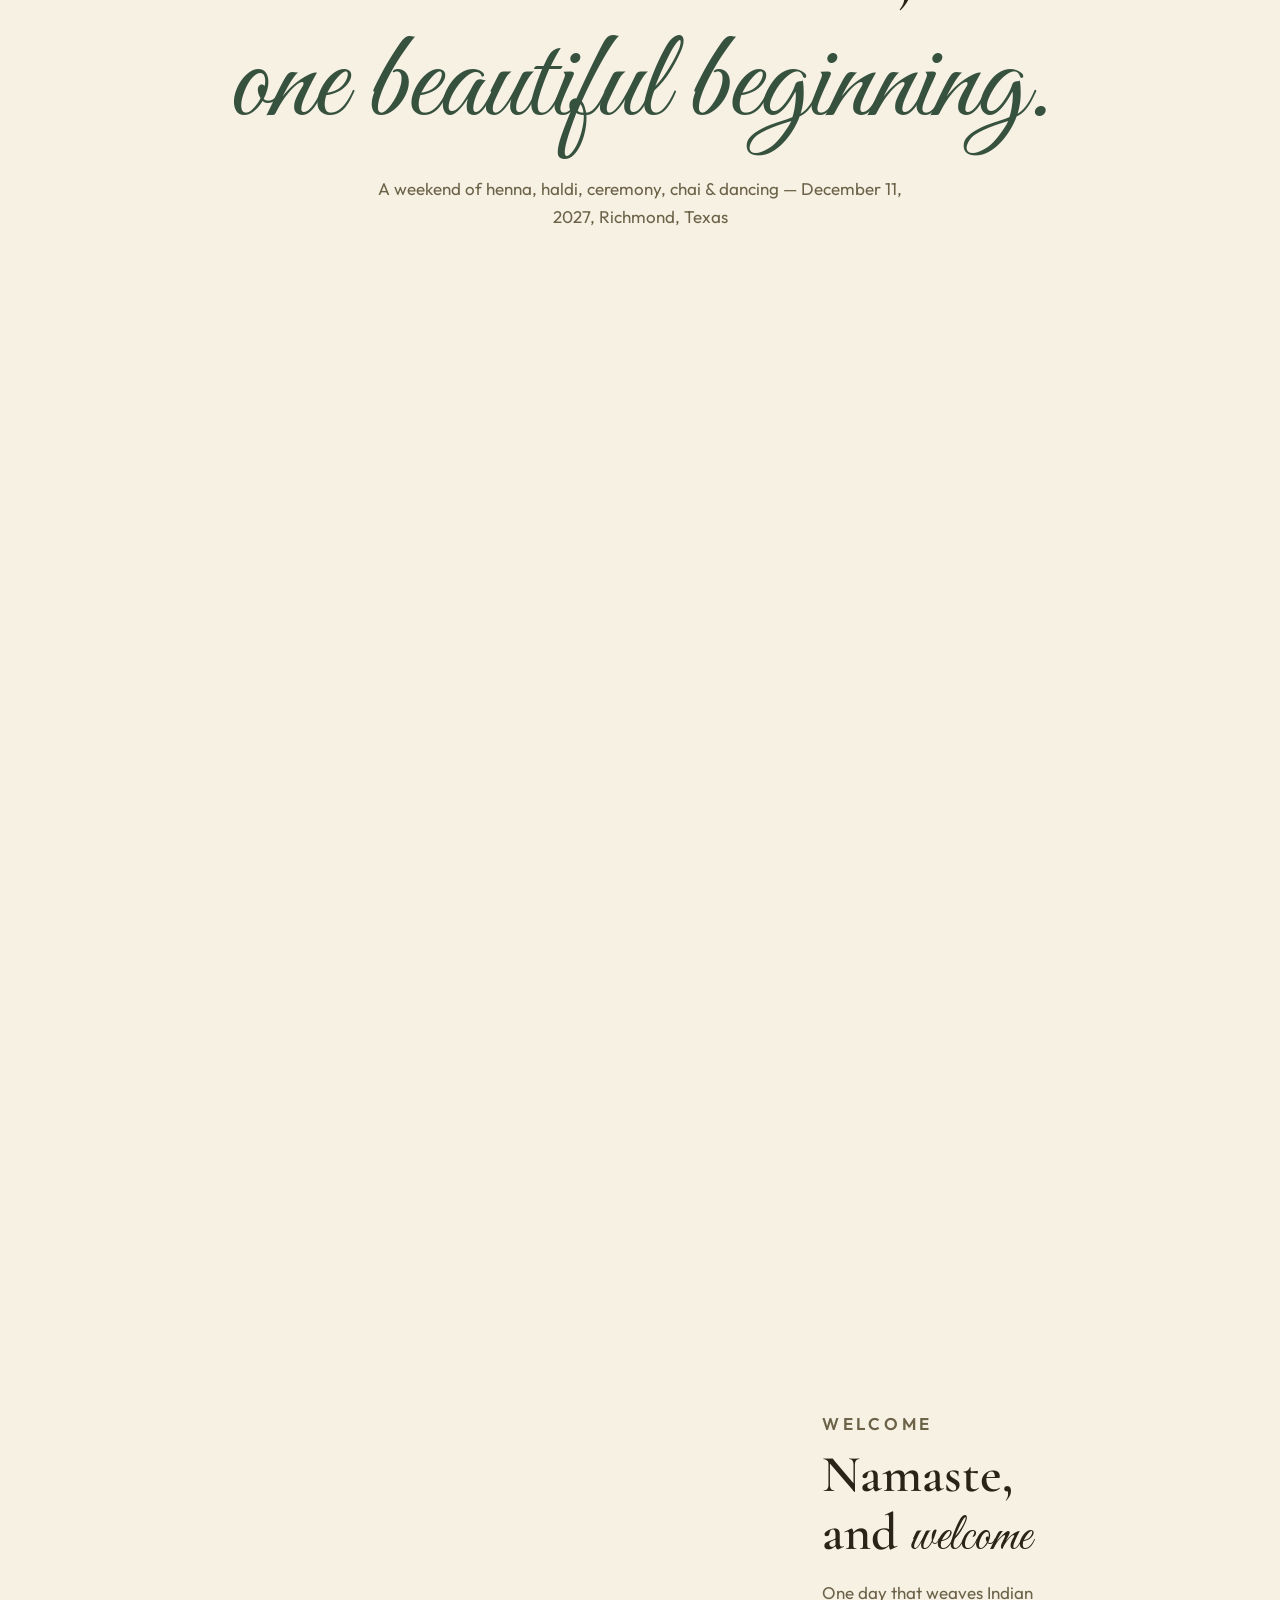
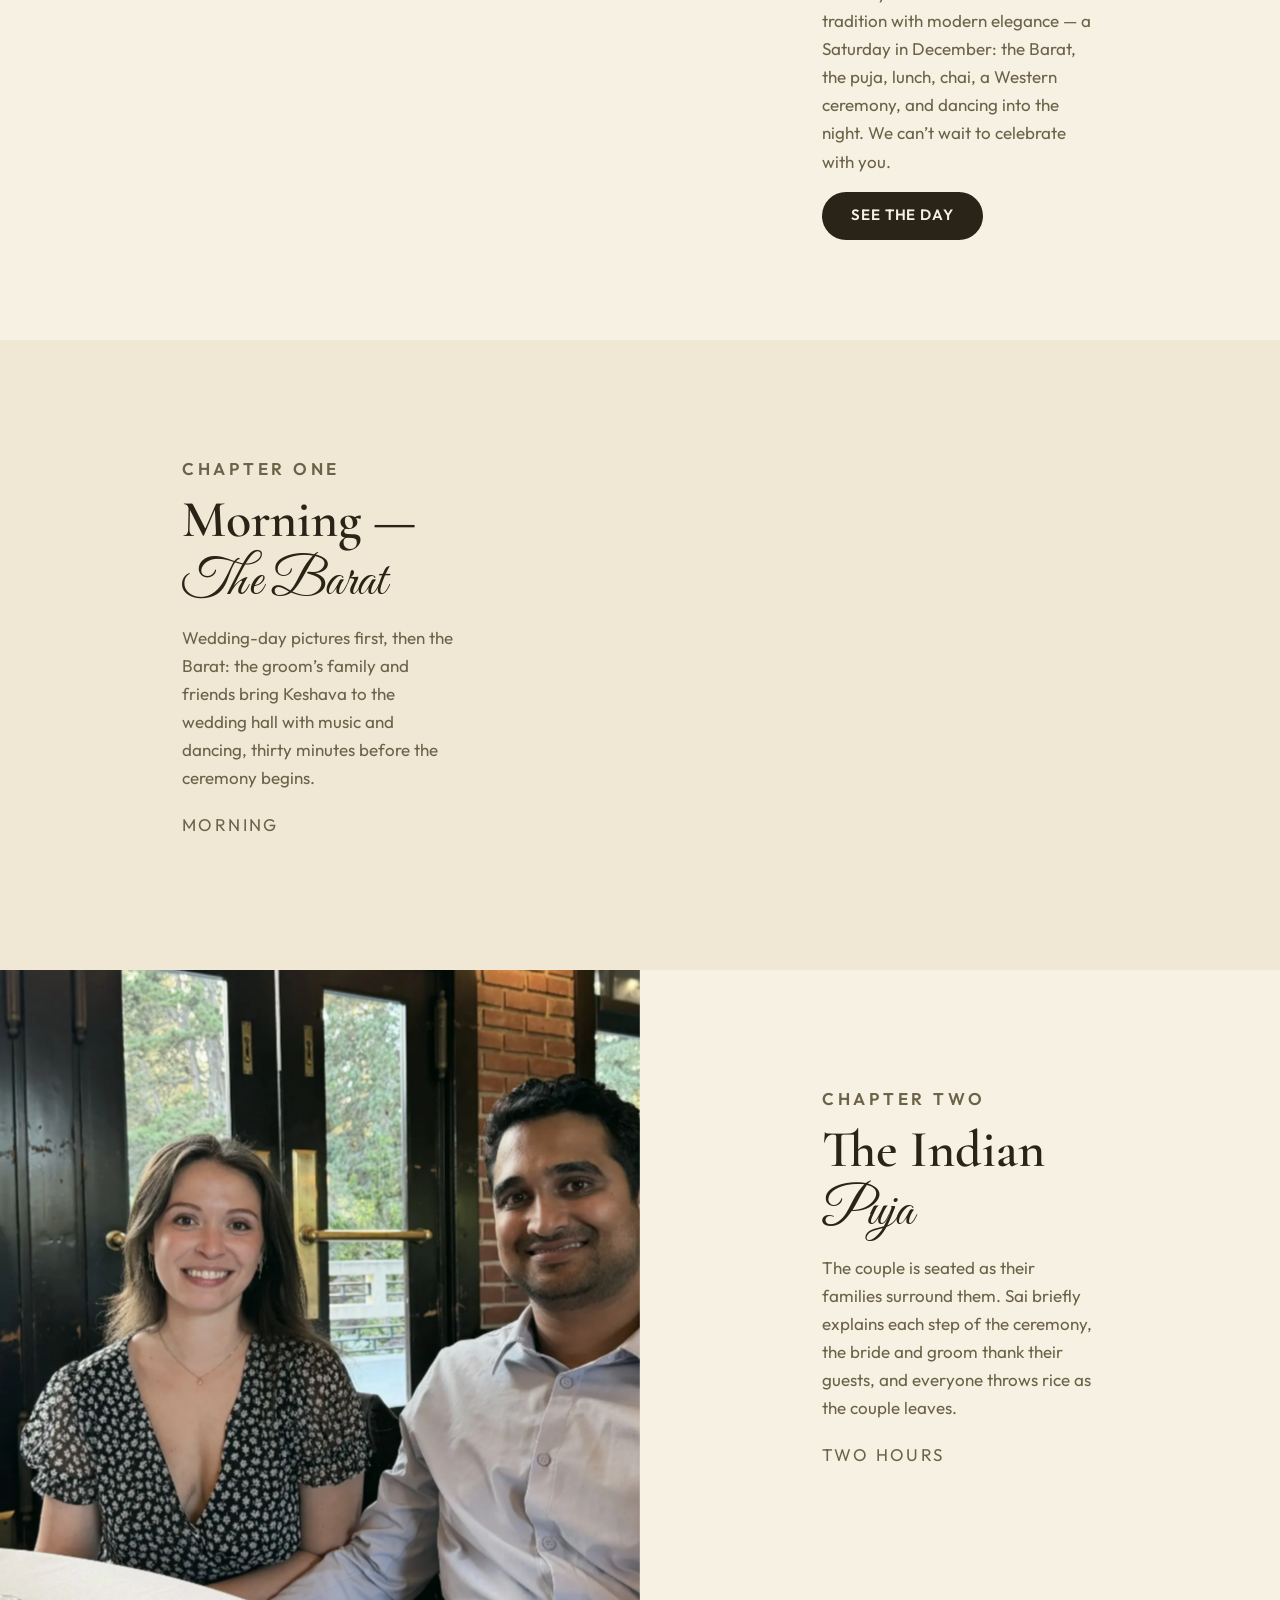
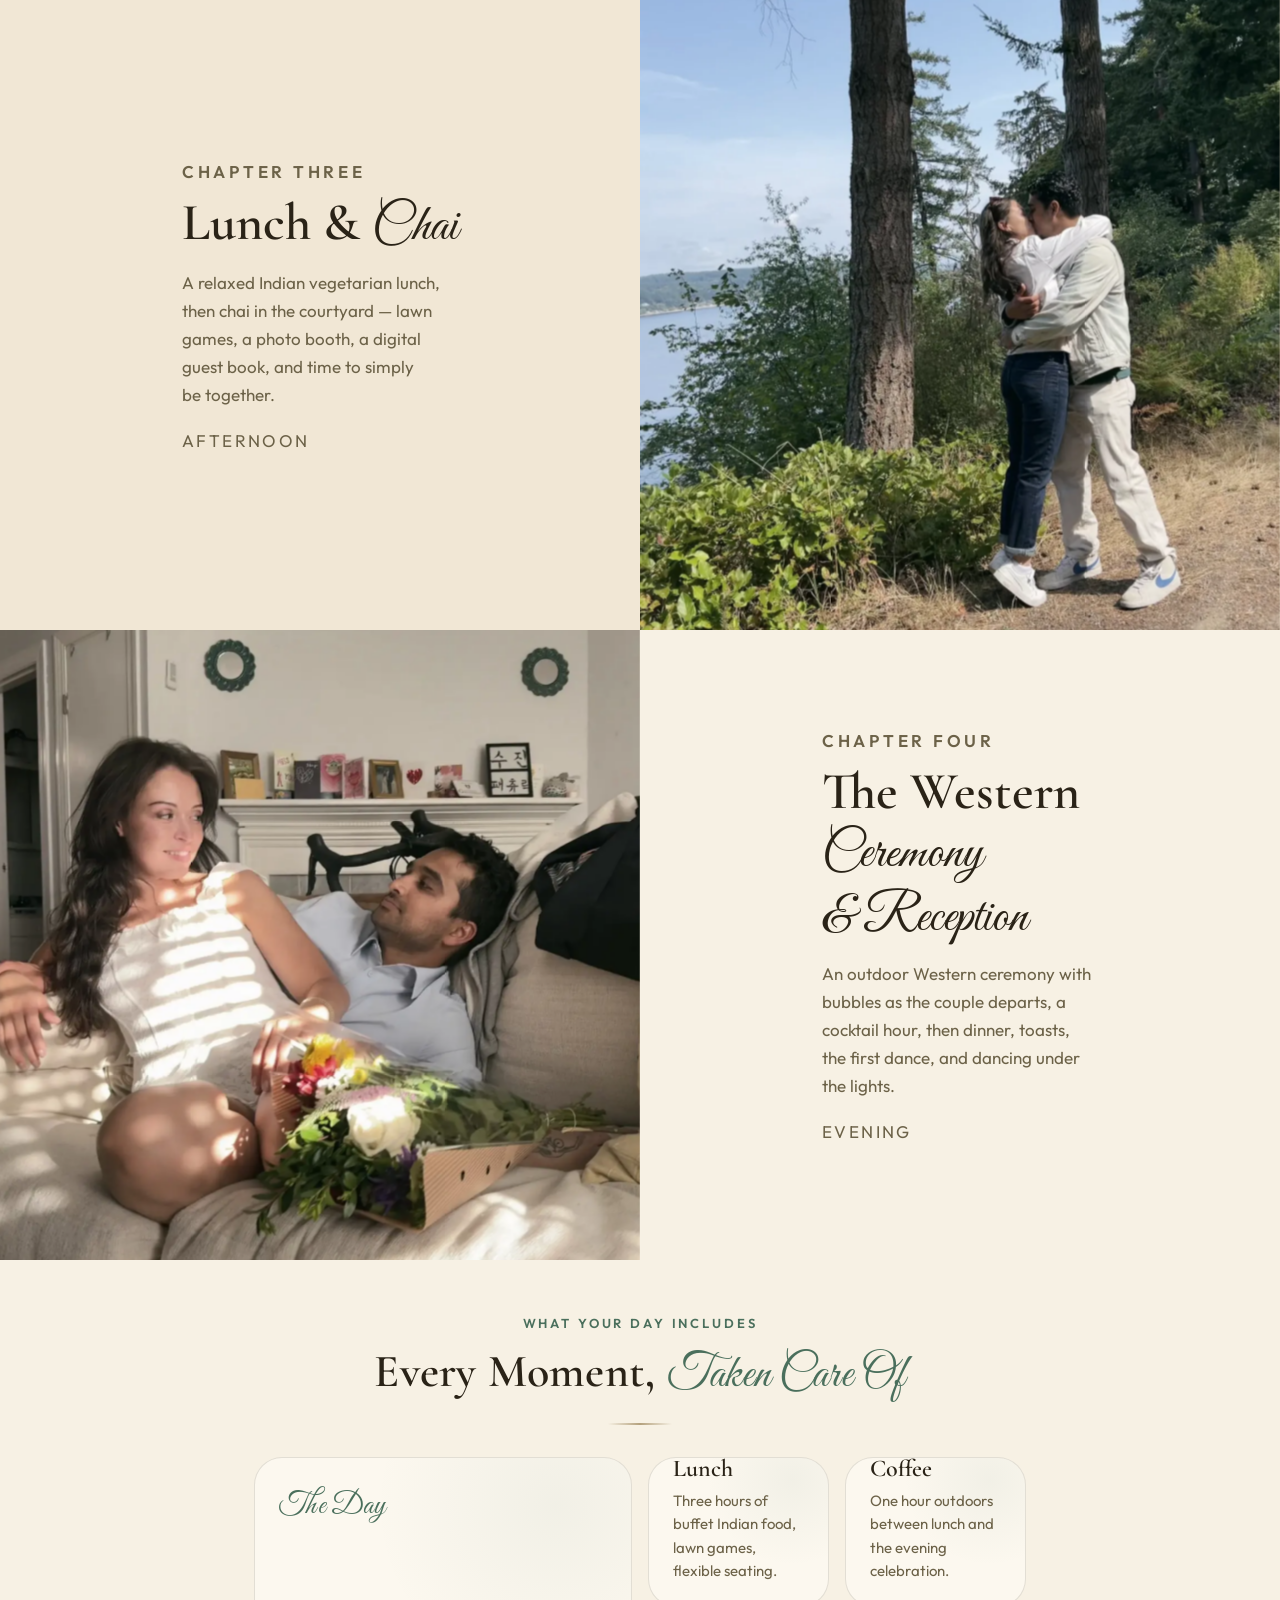
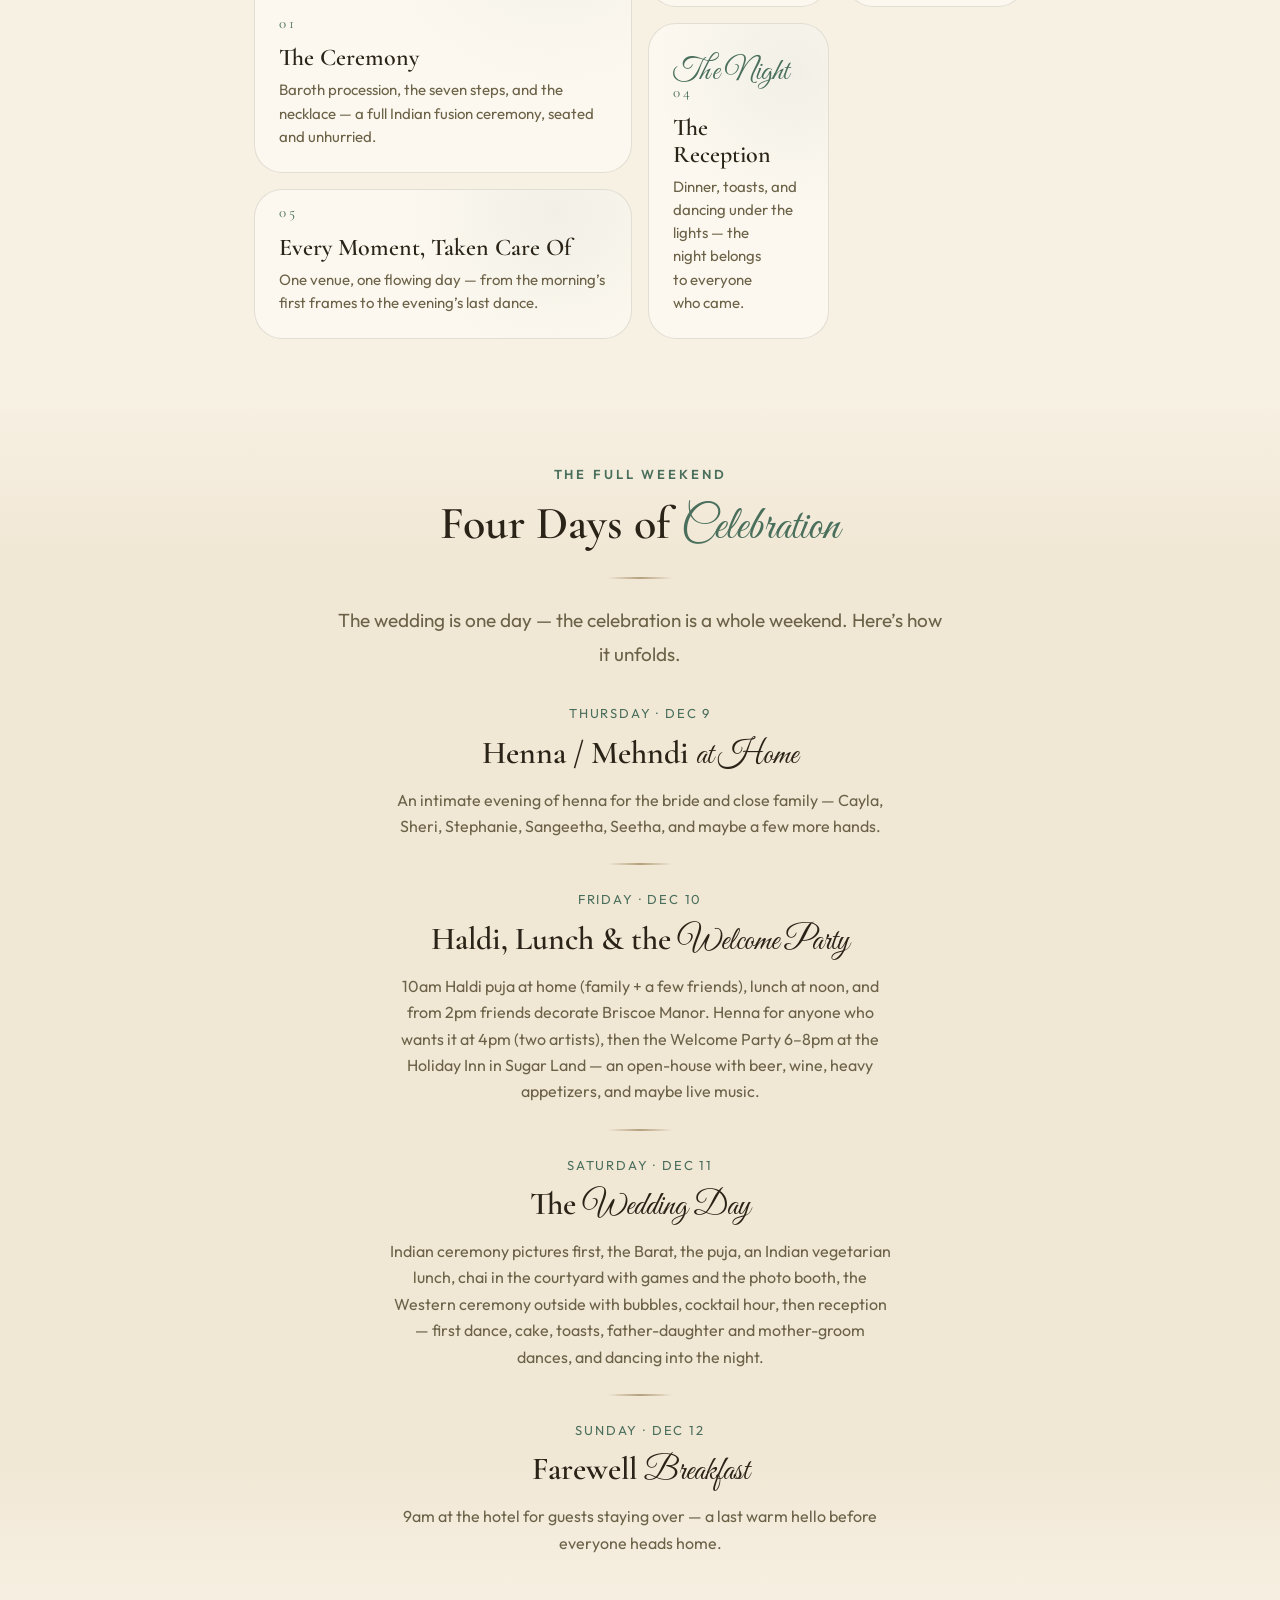
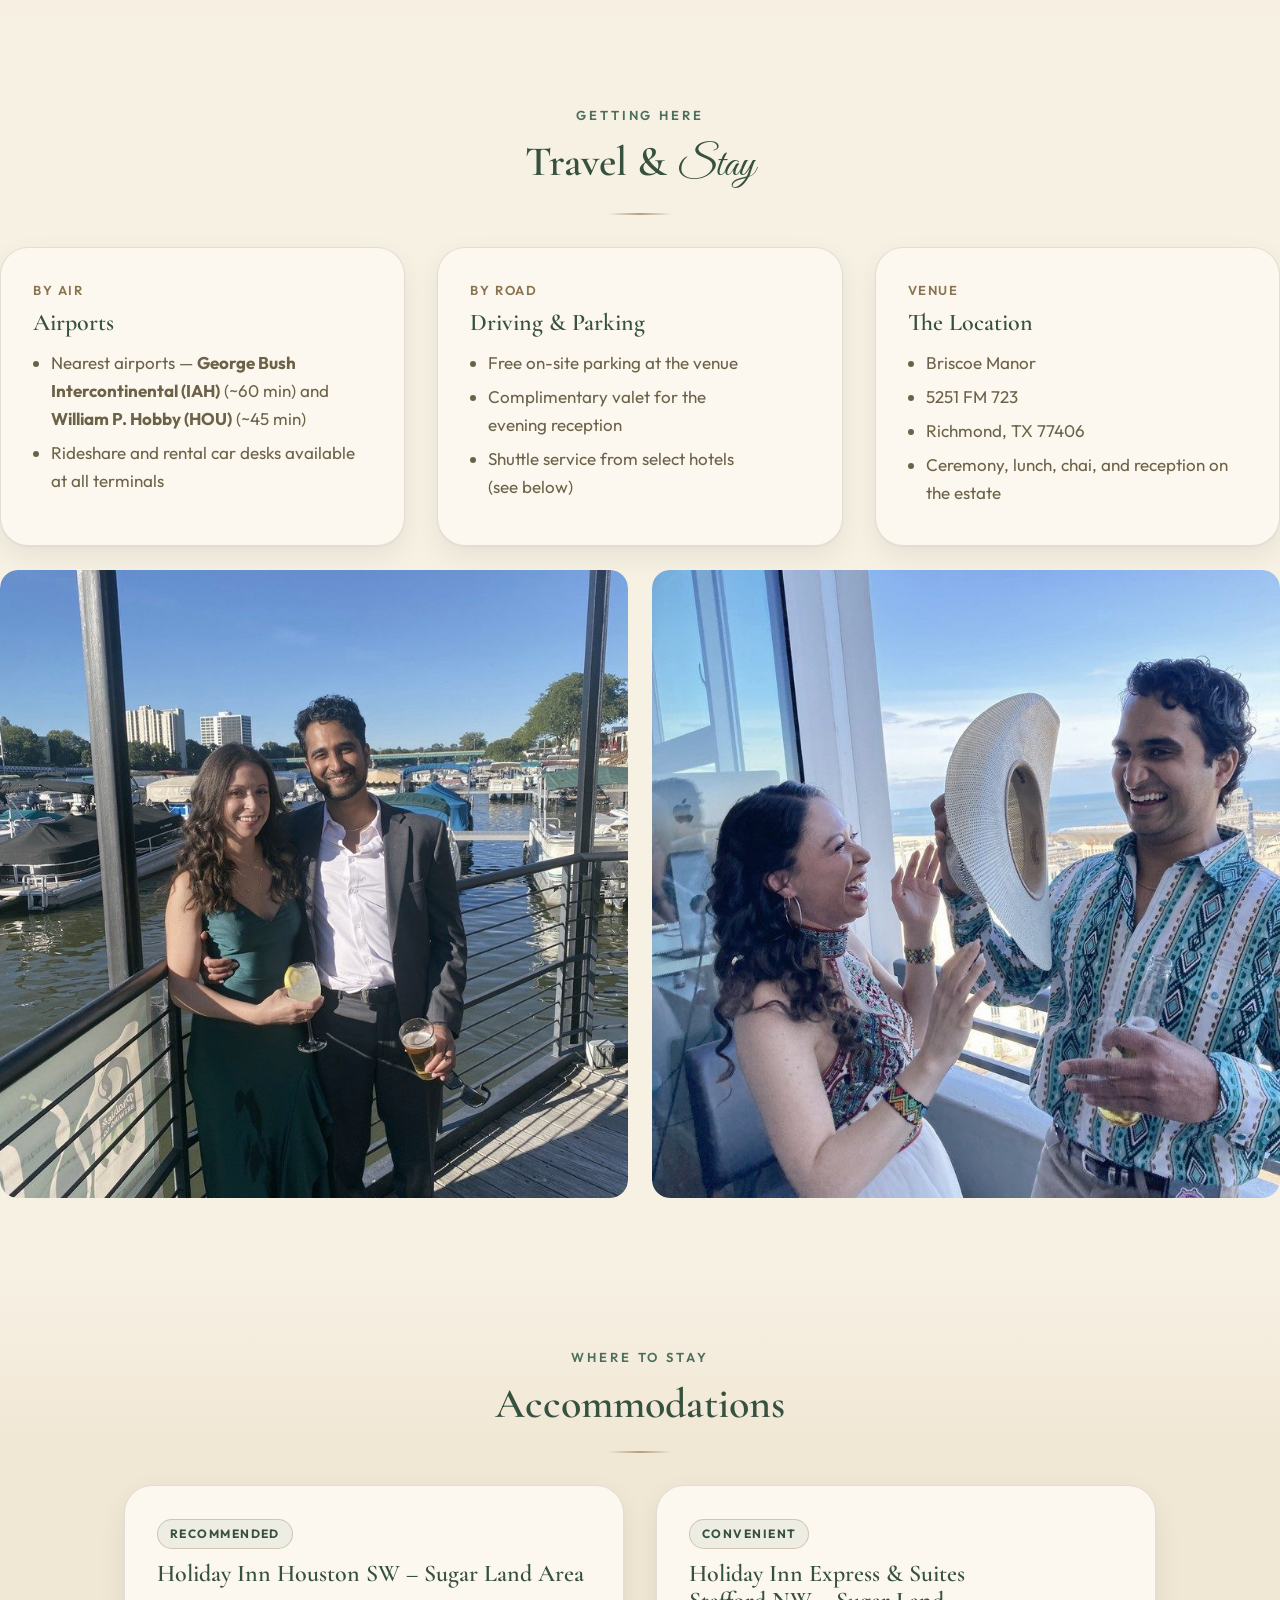
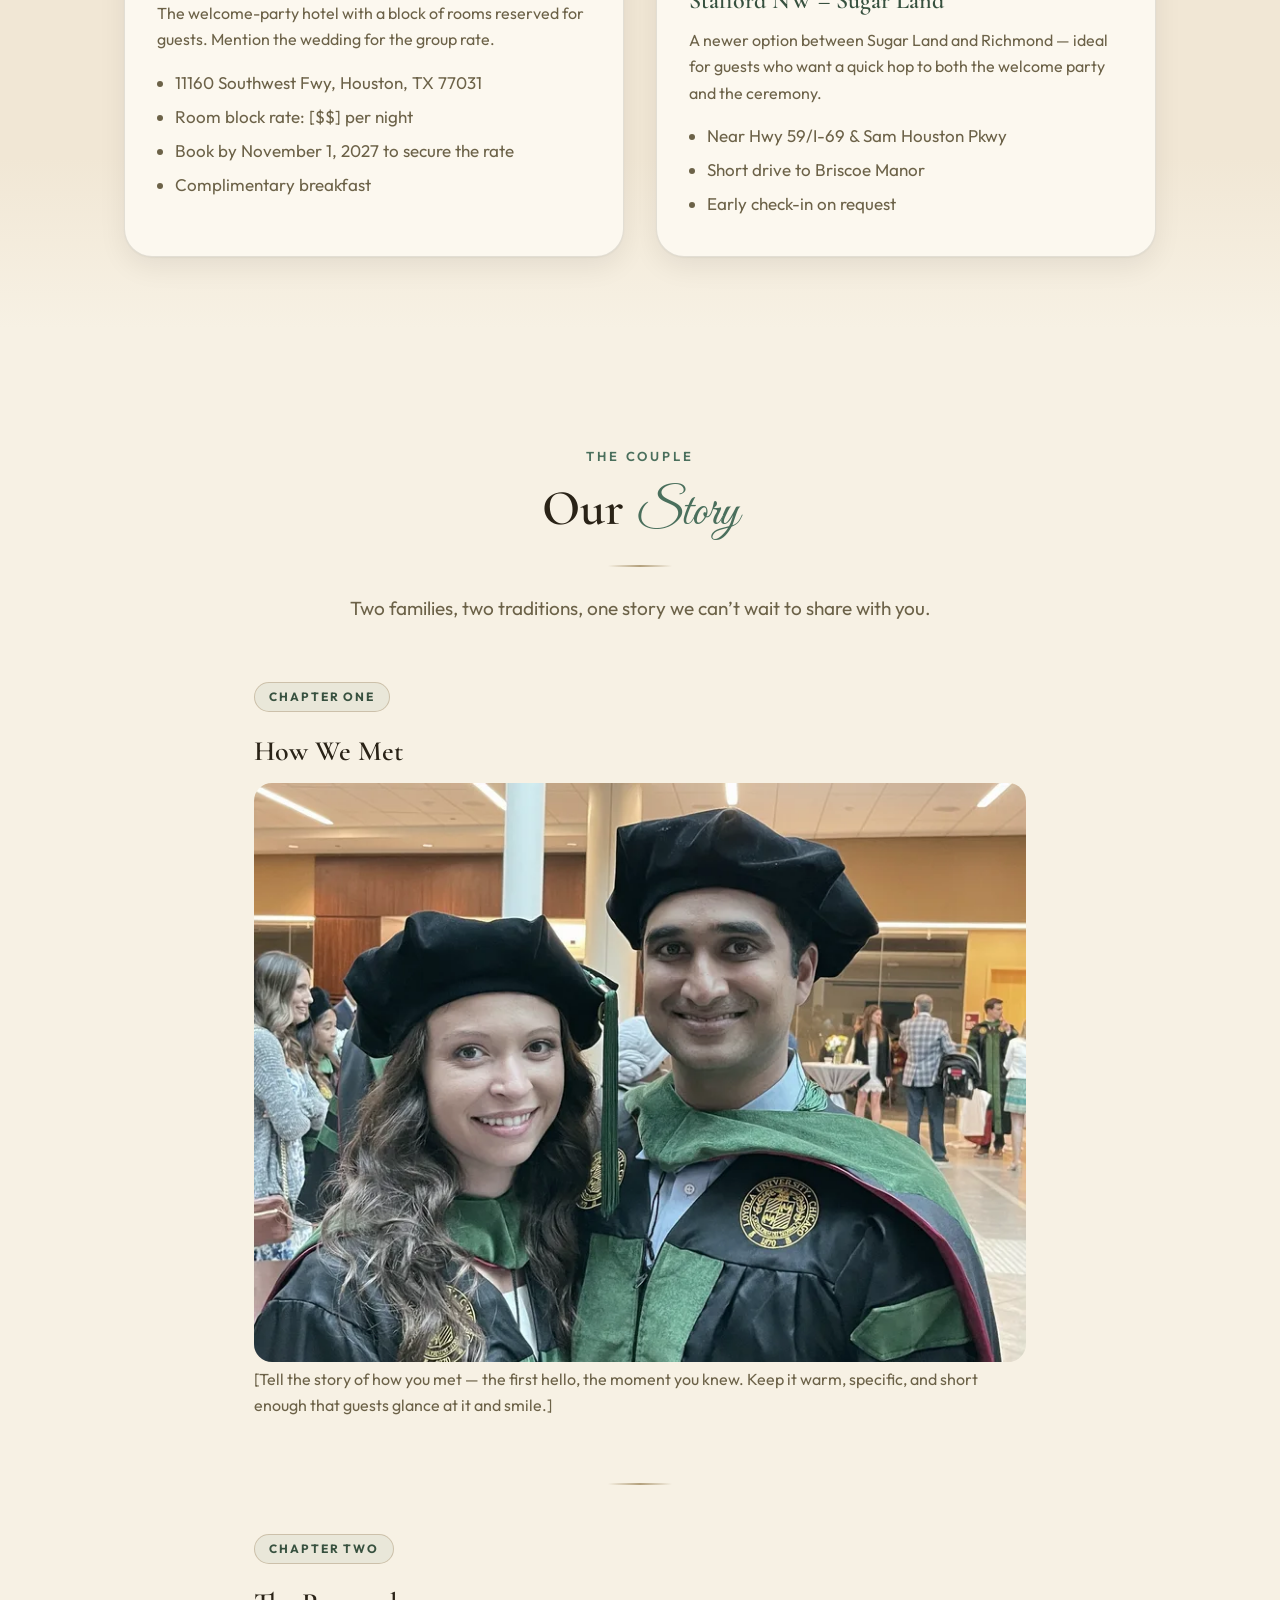
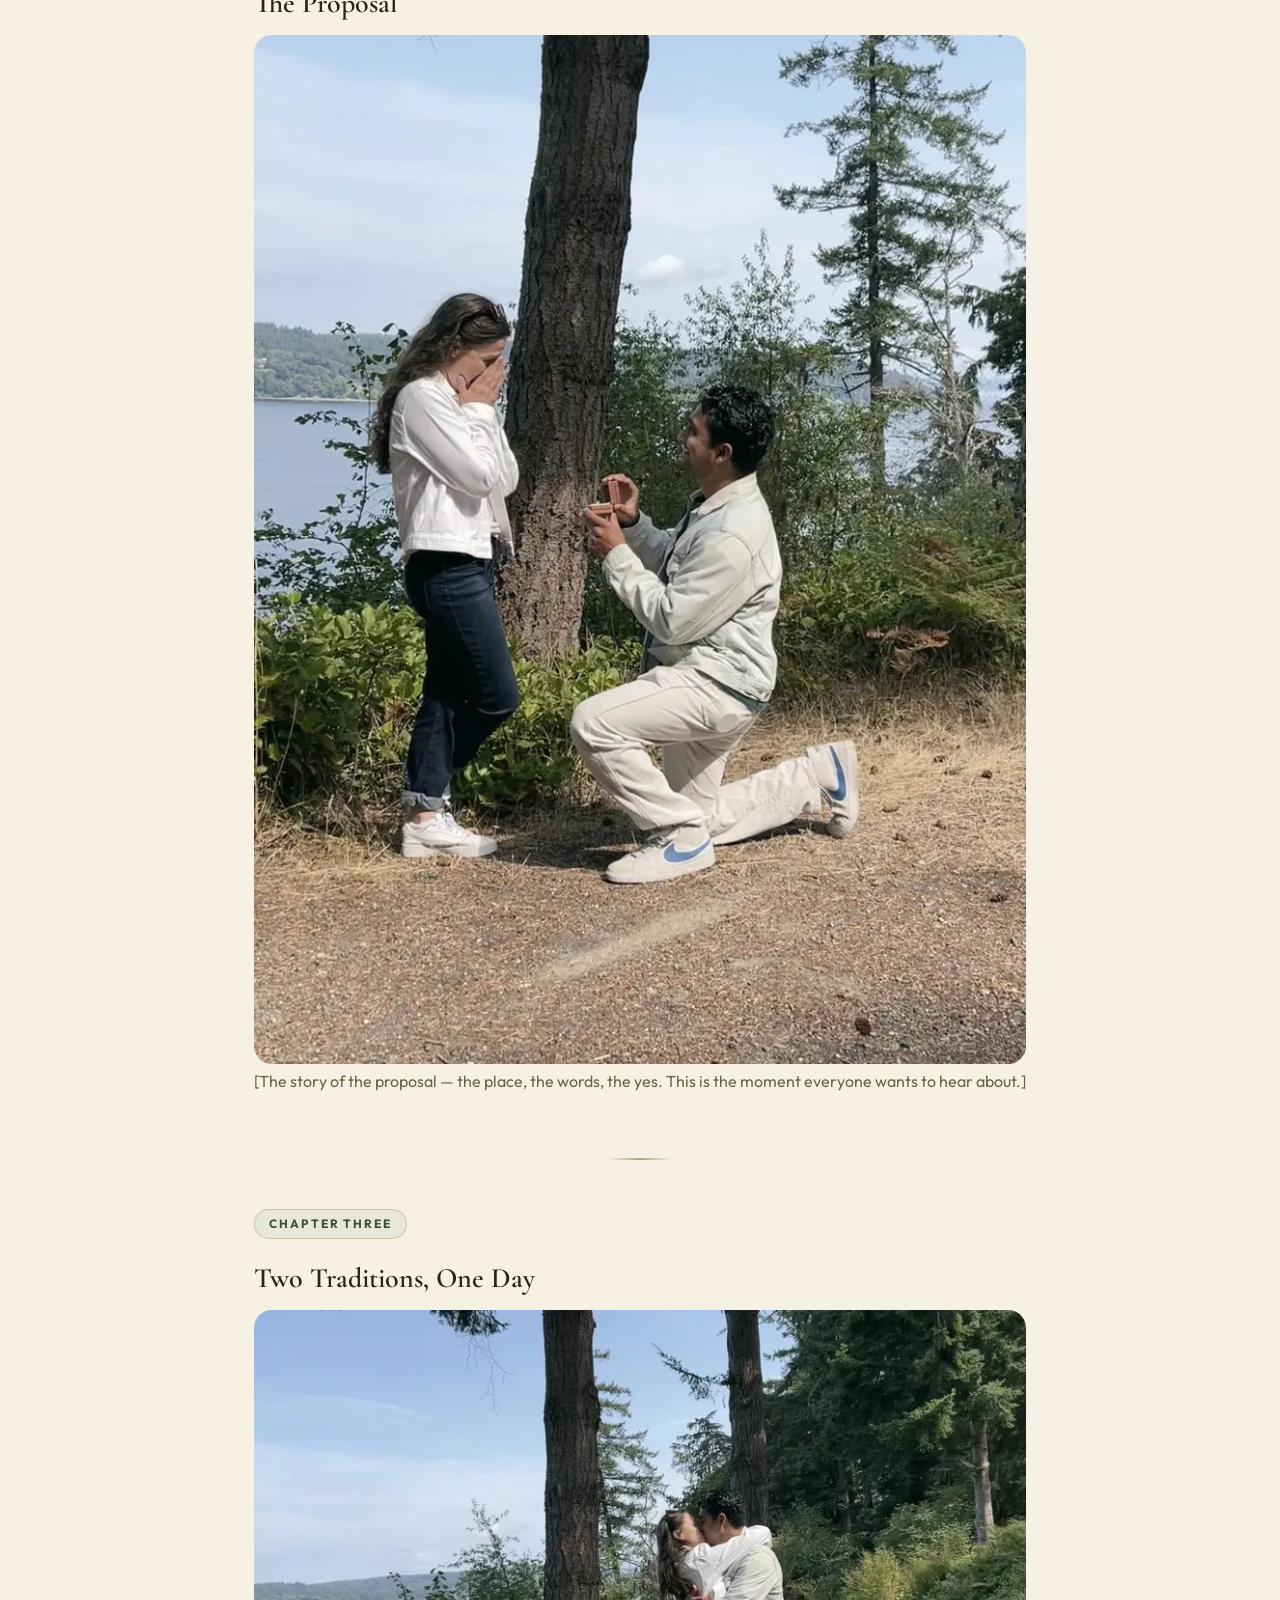
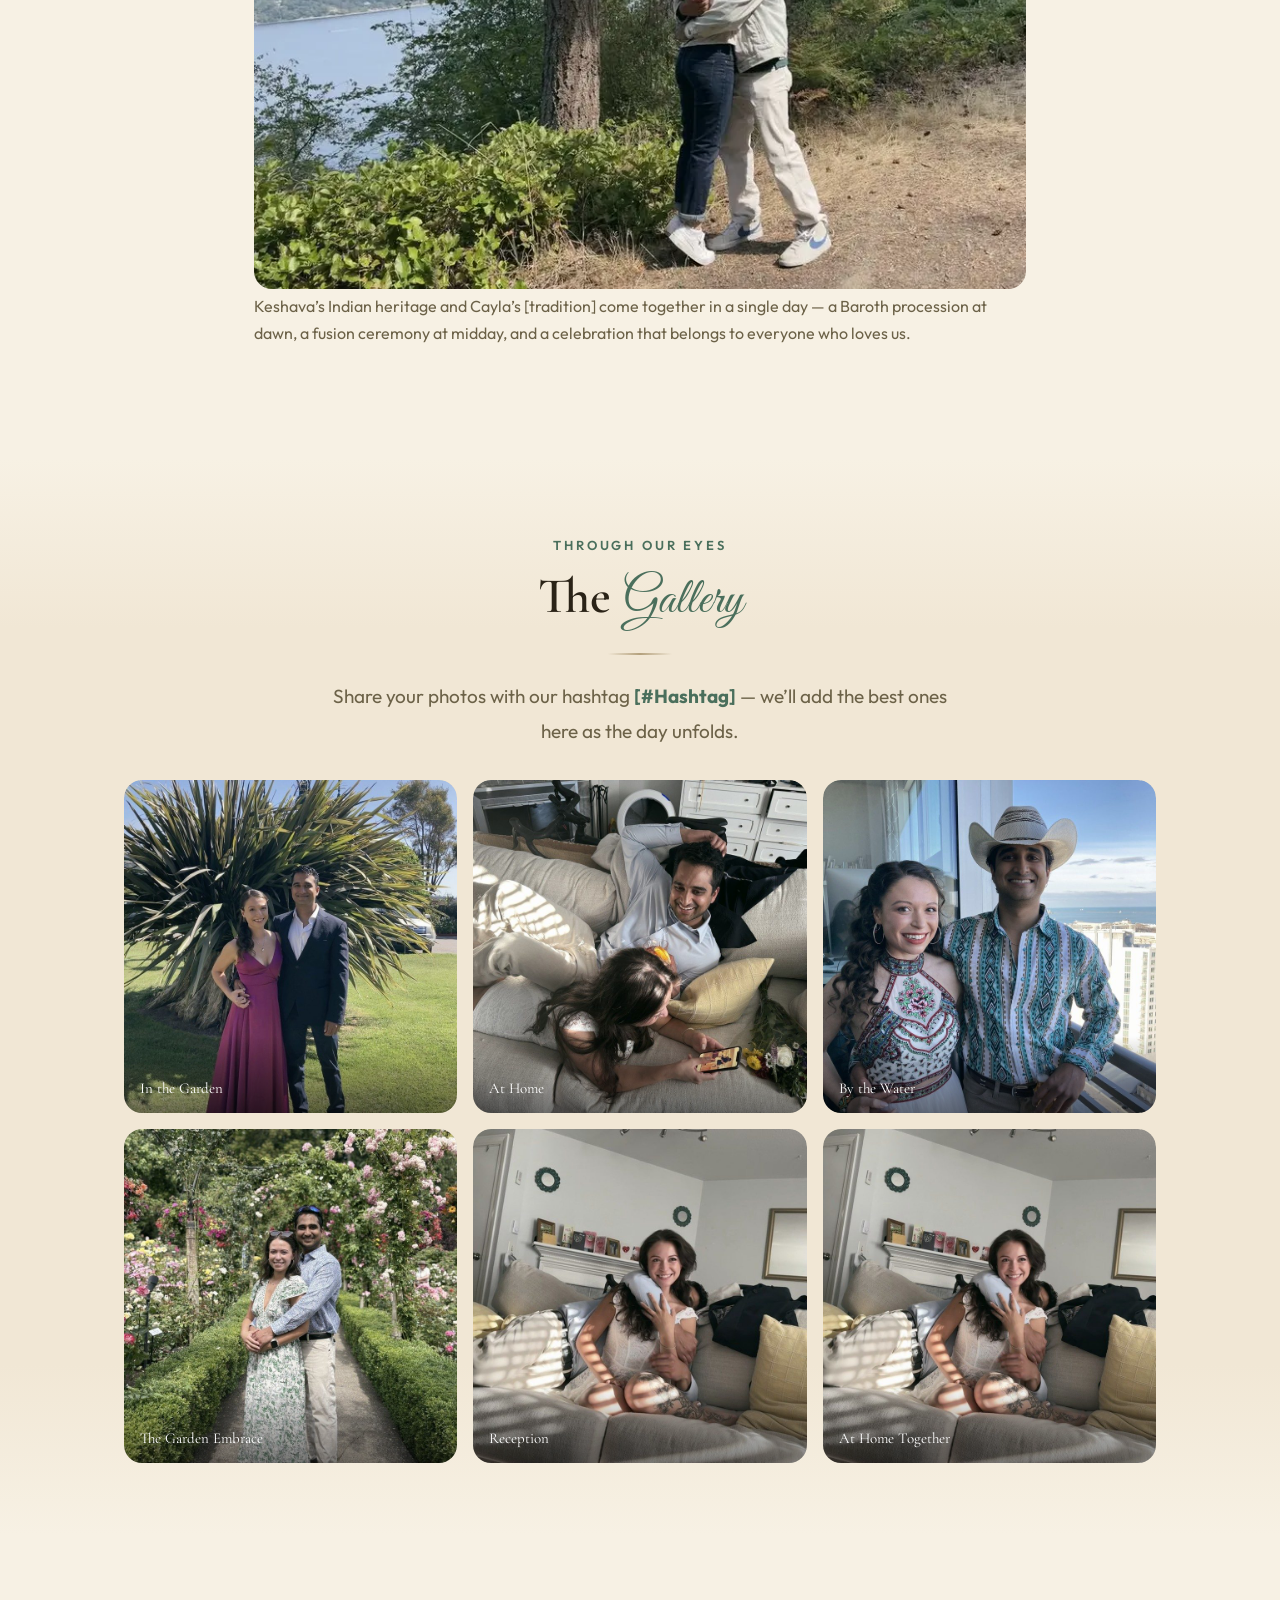
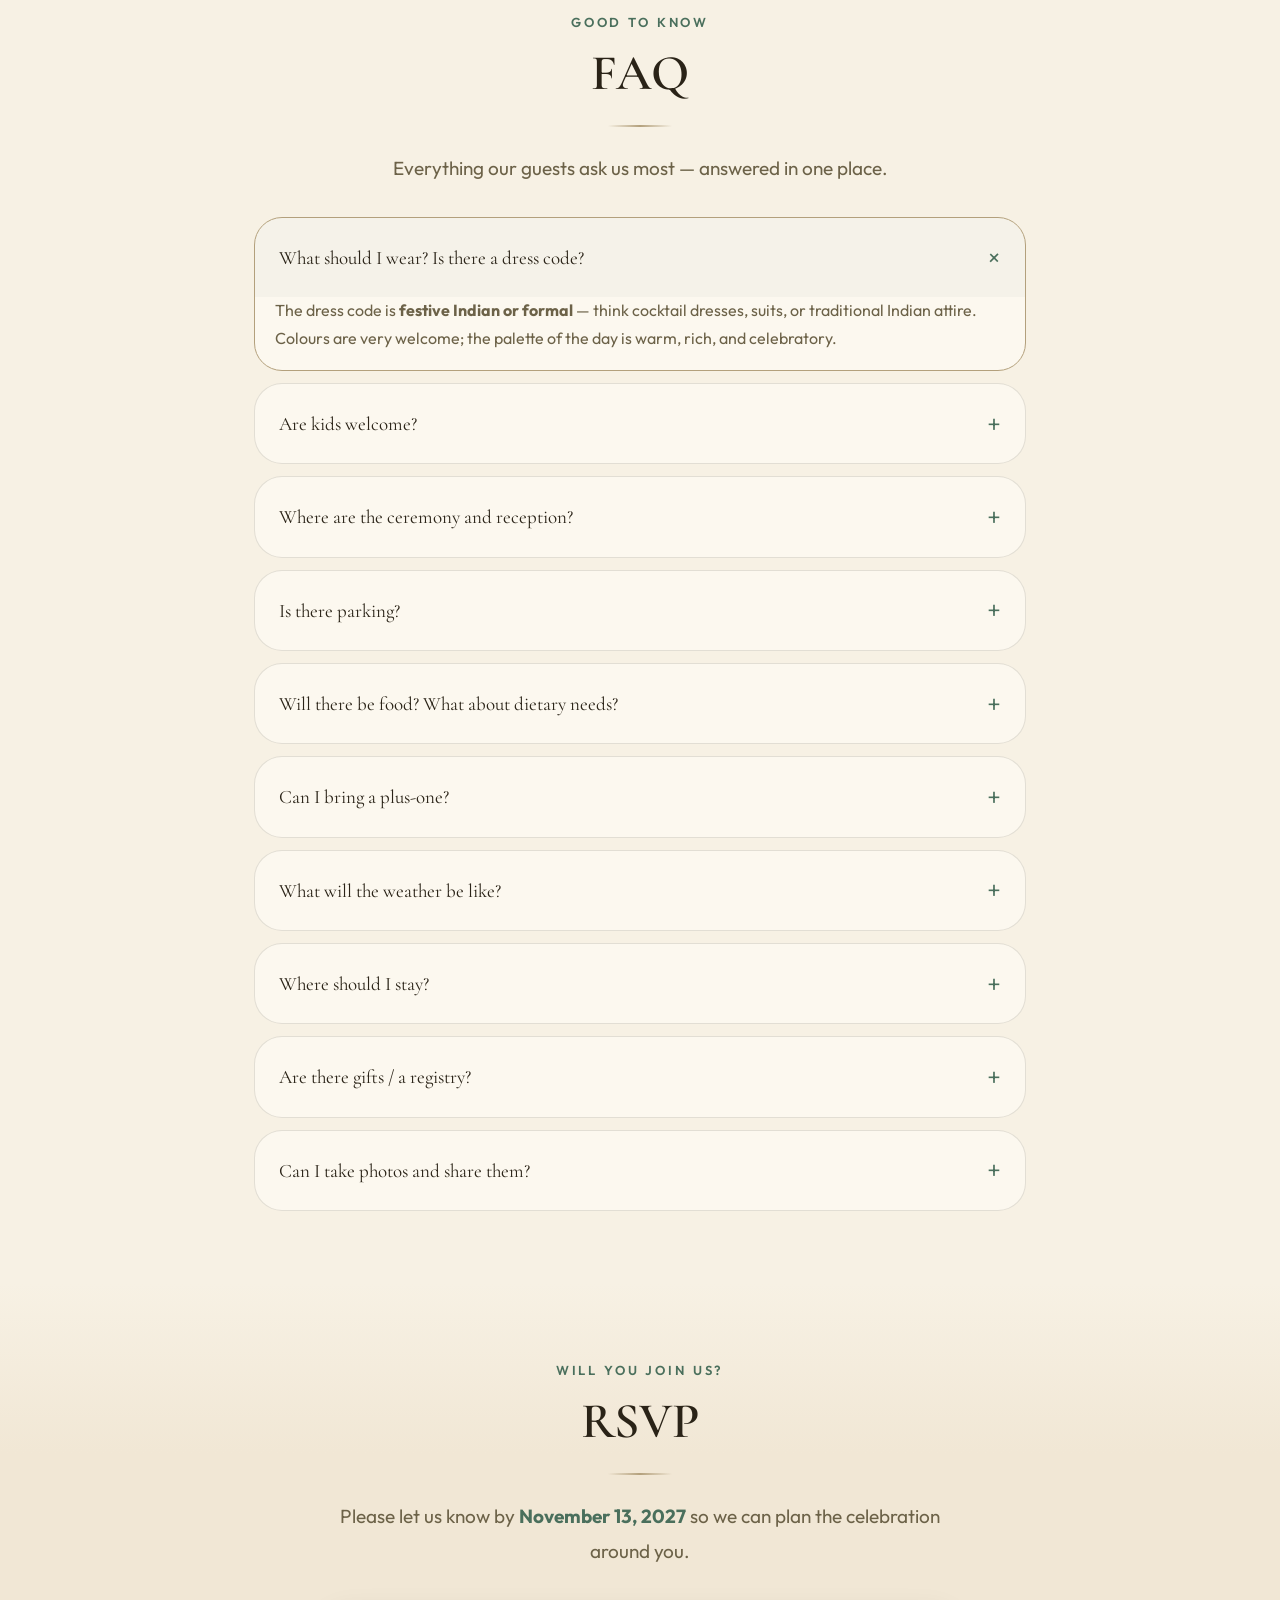
==== commit 93e6be23: "universal mobile fallback for scroll effects (Round 75) User: 'I want effects on mobile. I don't exp" ====
--- a/index.html
+++ b/index.html
@@ -675,6 +675,7 @@
 <button class="scroll-top" aria-label="Back to top" title="Back to top">↑</button>
 <script src="js/site-motion.js"></script>
 <script src="js/gentle-scroll.js"></script>
+<script src="js/scroll-life.js"></script>
 <script src="js/premium-motion.js"></script>
 <script>
 (function(){
--- a/css/styles.css
+++ b/css/styles.css
@@ -1720,6 +1720,35 @@
   .settle, .gold-rule { animation: none; opacity: 1; transform: none; }
 }
 
+/* ===== Round 75 — universal fallback for browsers without CSS
+   scroll-timelines (older Safari/iPhone). JS (scroll-life.js) adds
+   html.js-scroll-fallback and drives the same effects with IO + rAF.
+   The CSS below REPLACES the native animation with a transition that
+   JS toggles via .in. Reduced-motion users get nothing (JS returns). */
+html.js-scroll-fallback .settle {
+  animation: none;
+  opacity: 0;
+  transform: translateY(10px);
+  transition: opacity .6s ease, transform .6s ease;
+}
+html.js-scroll-fallback .settle.in {
+  opacity: 1;
+  transform: none;
+}
+html.js-scroll-fallback .gold-rule {
+  animation: none;
+  transform: scaleX(0);
+  opacity: .3;
+  transition: transform .8s cubic-bezier(.22,1,.36,1), opacity .8s ease;
+}
+html.js-scroll-fallback .gold-rule.in {
+  transform: scaleX(1);
+  opacity: 1;
+}
+html.js-scroll-fallback .scroll-progress {
+  animation: none;
+}
+
 /* ===== Round 60 — cinematic effects (Viktor Oddy catalog: 3D + movie feel) ===== */
 
 /* Movie-title clip-path wipe on section heads (desktop; JS adds .in) */
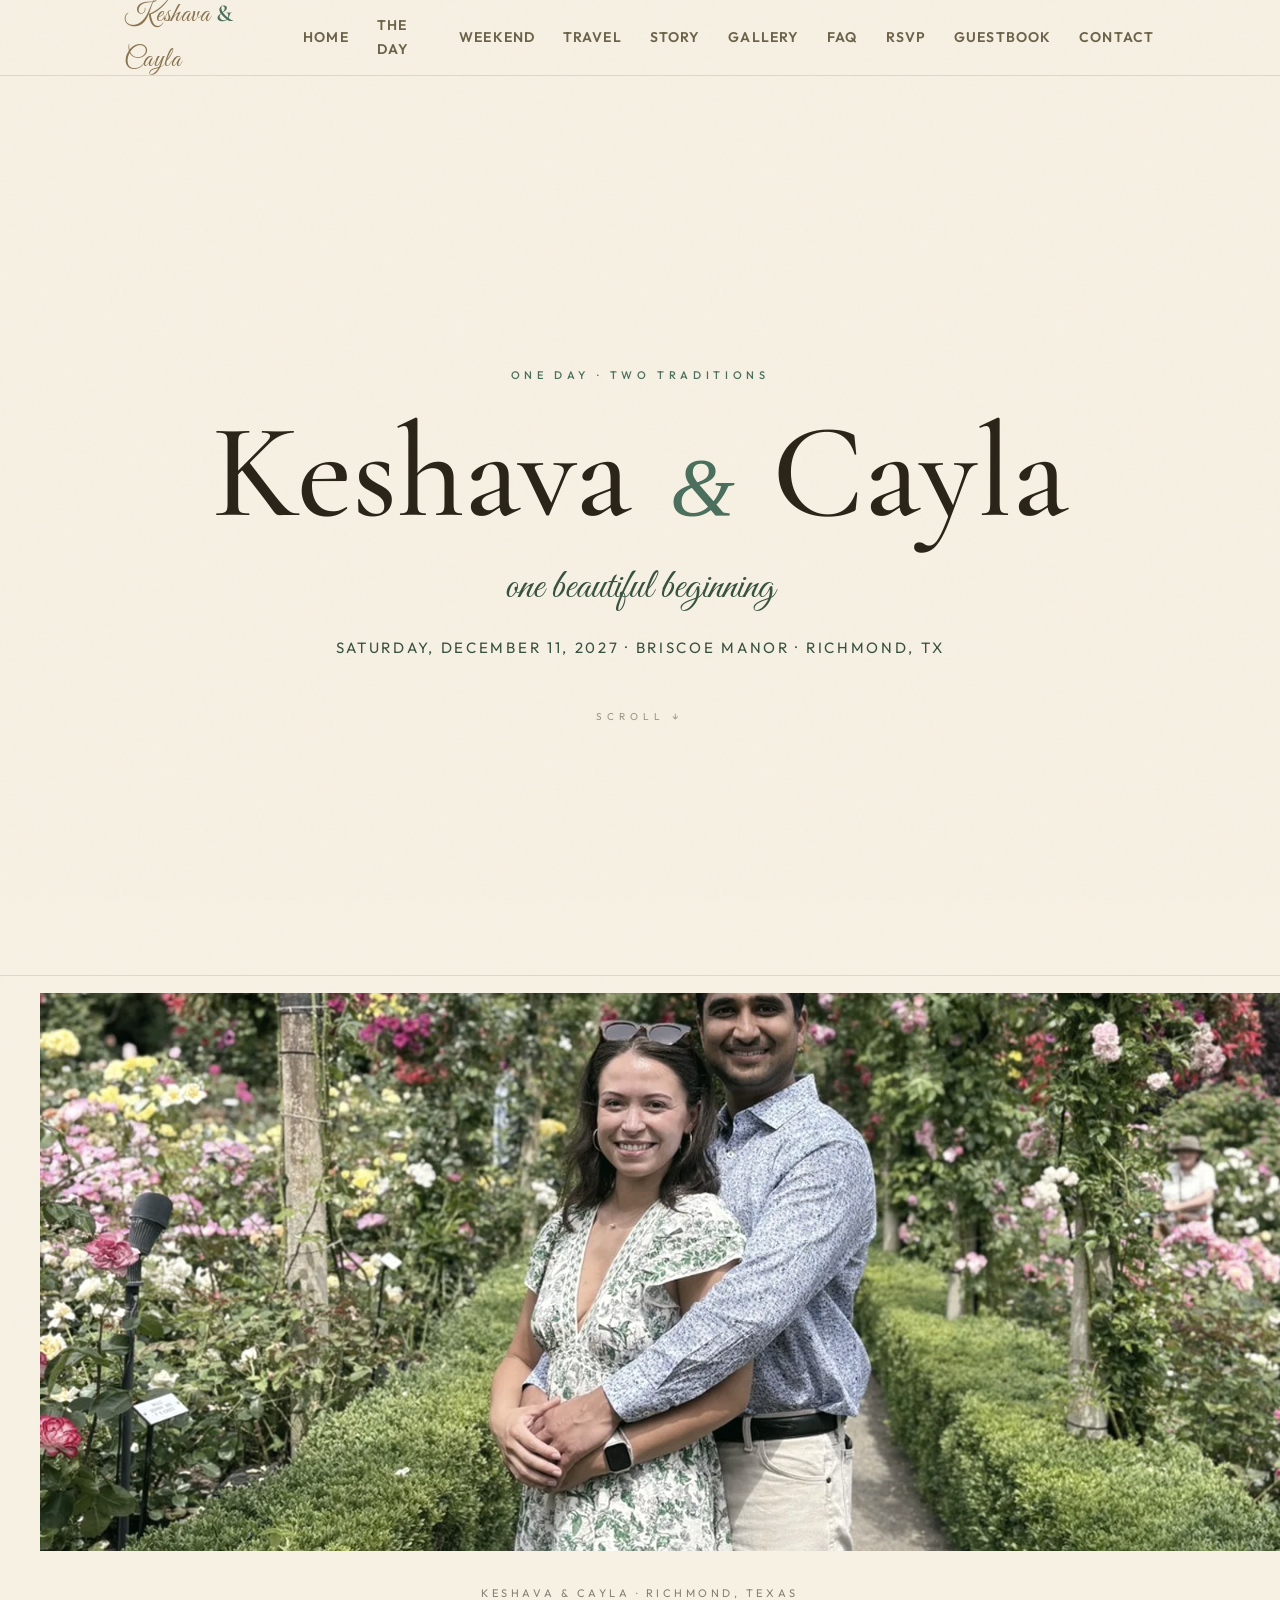
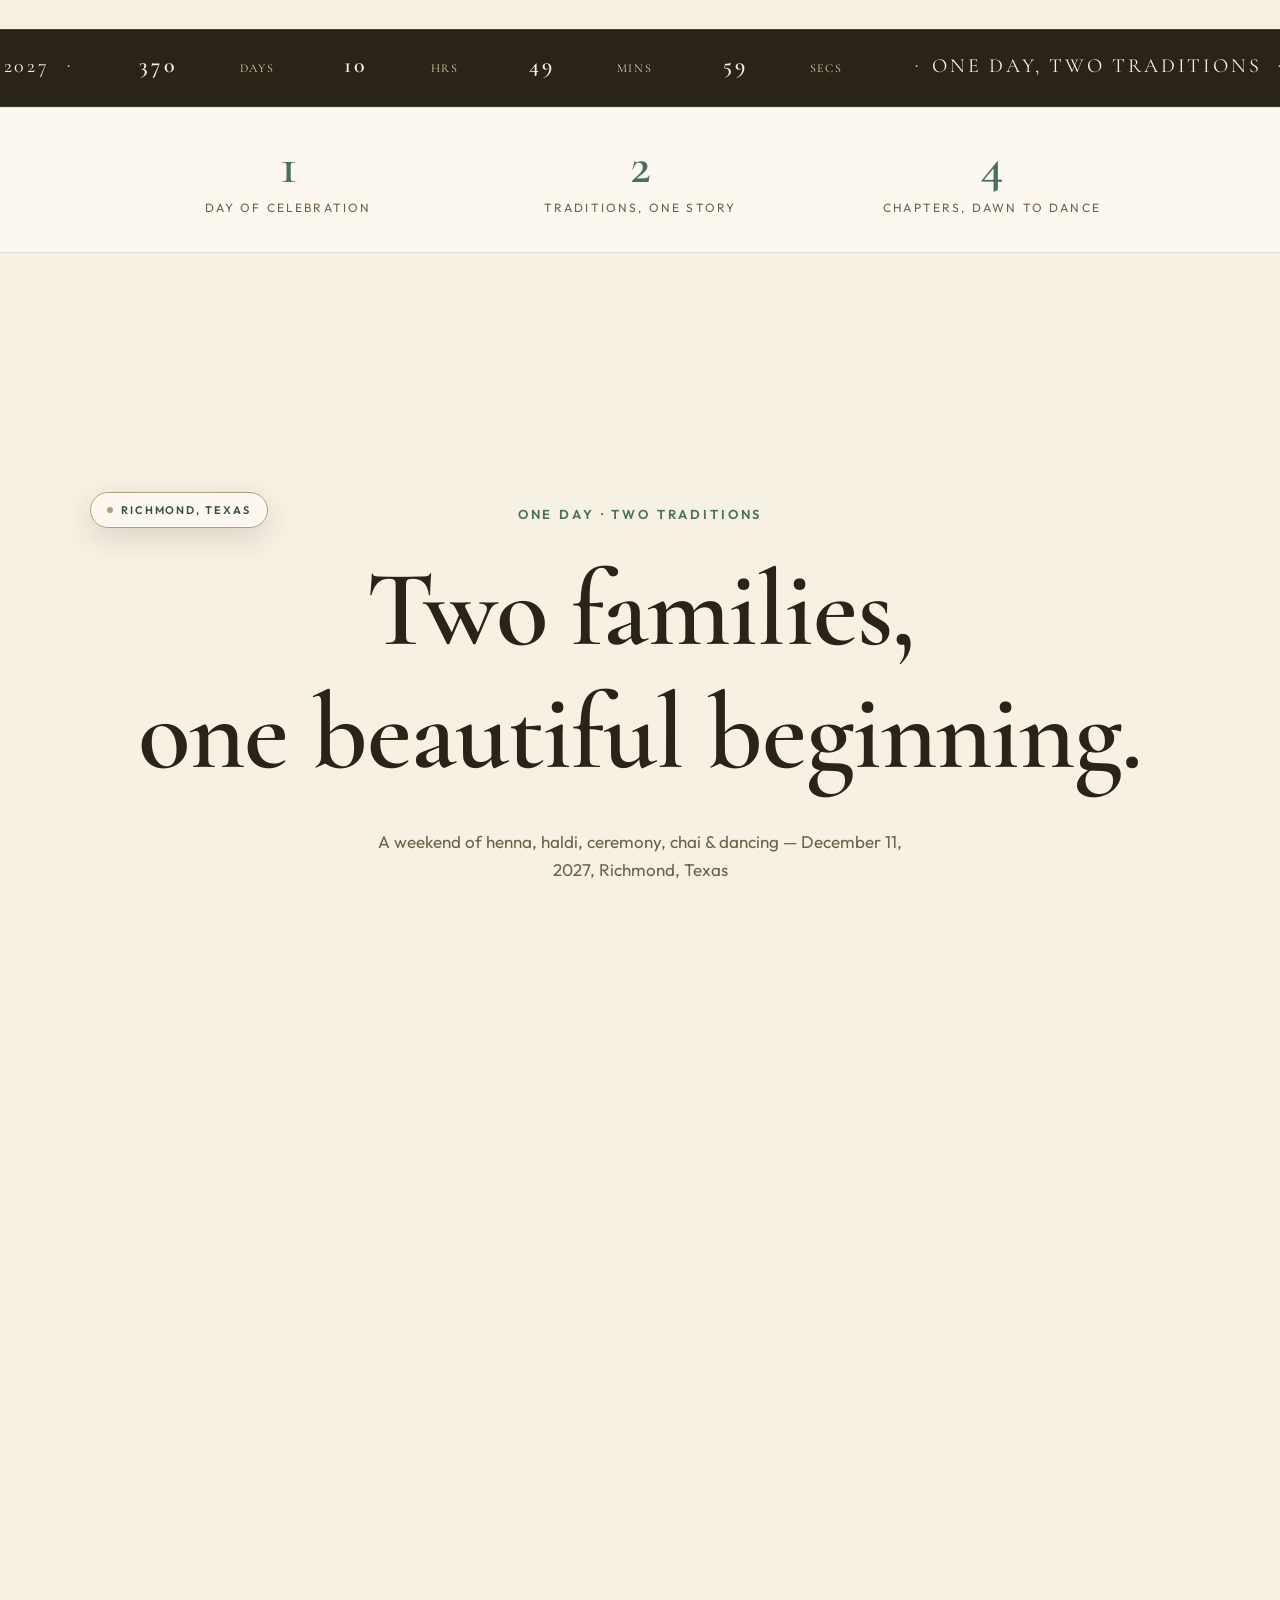
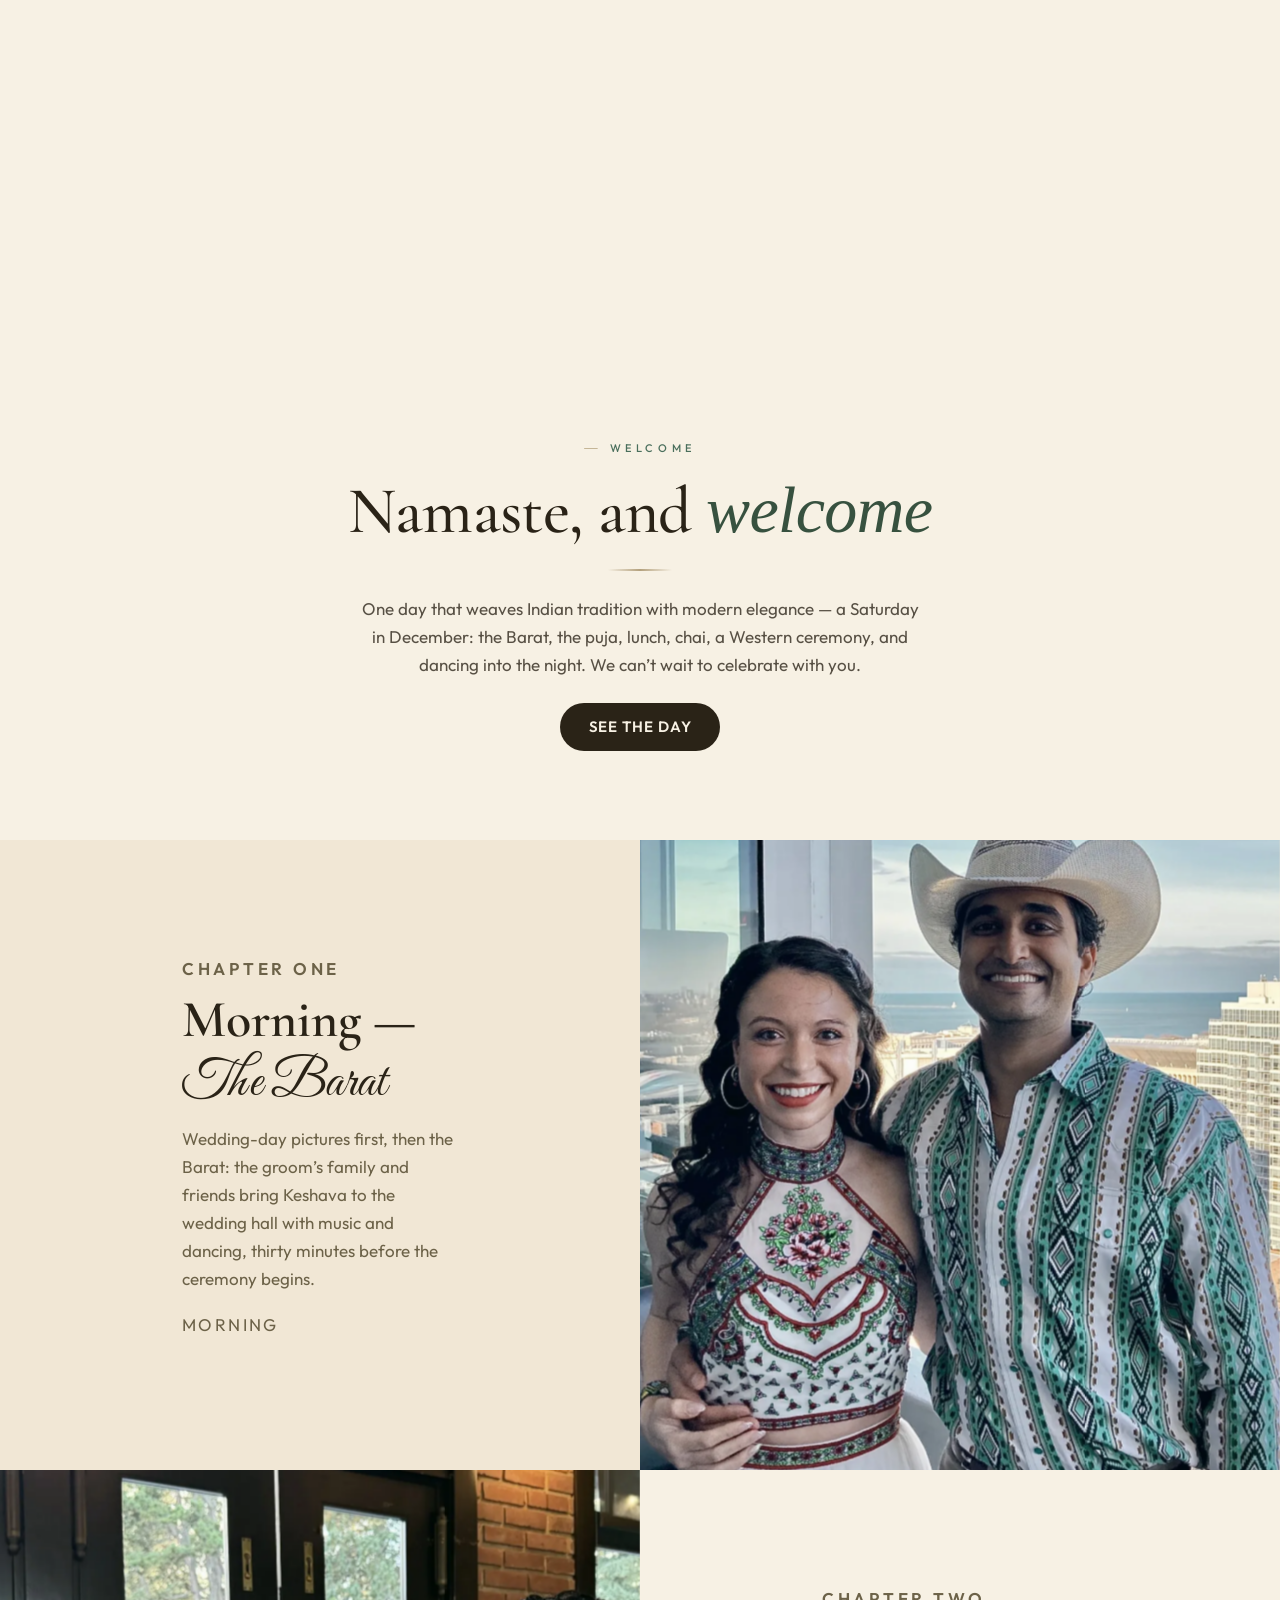
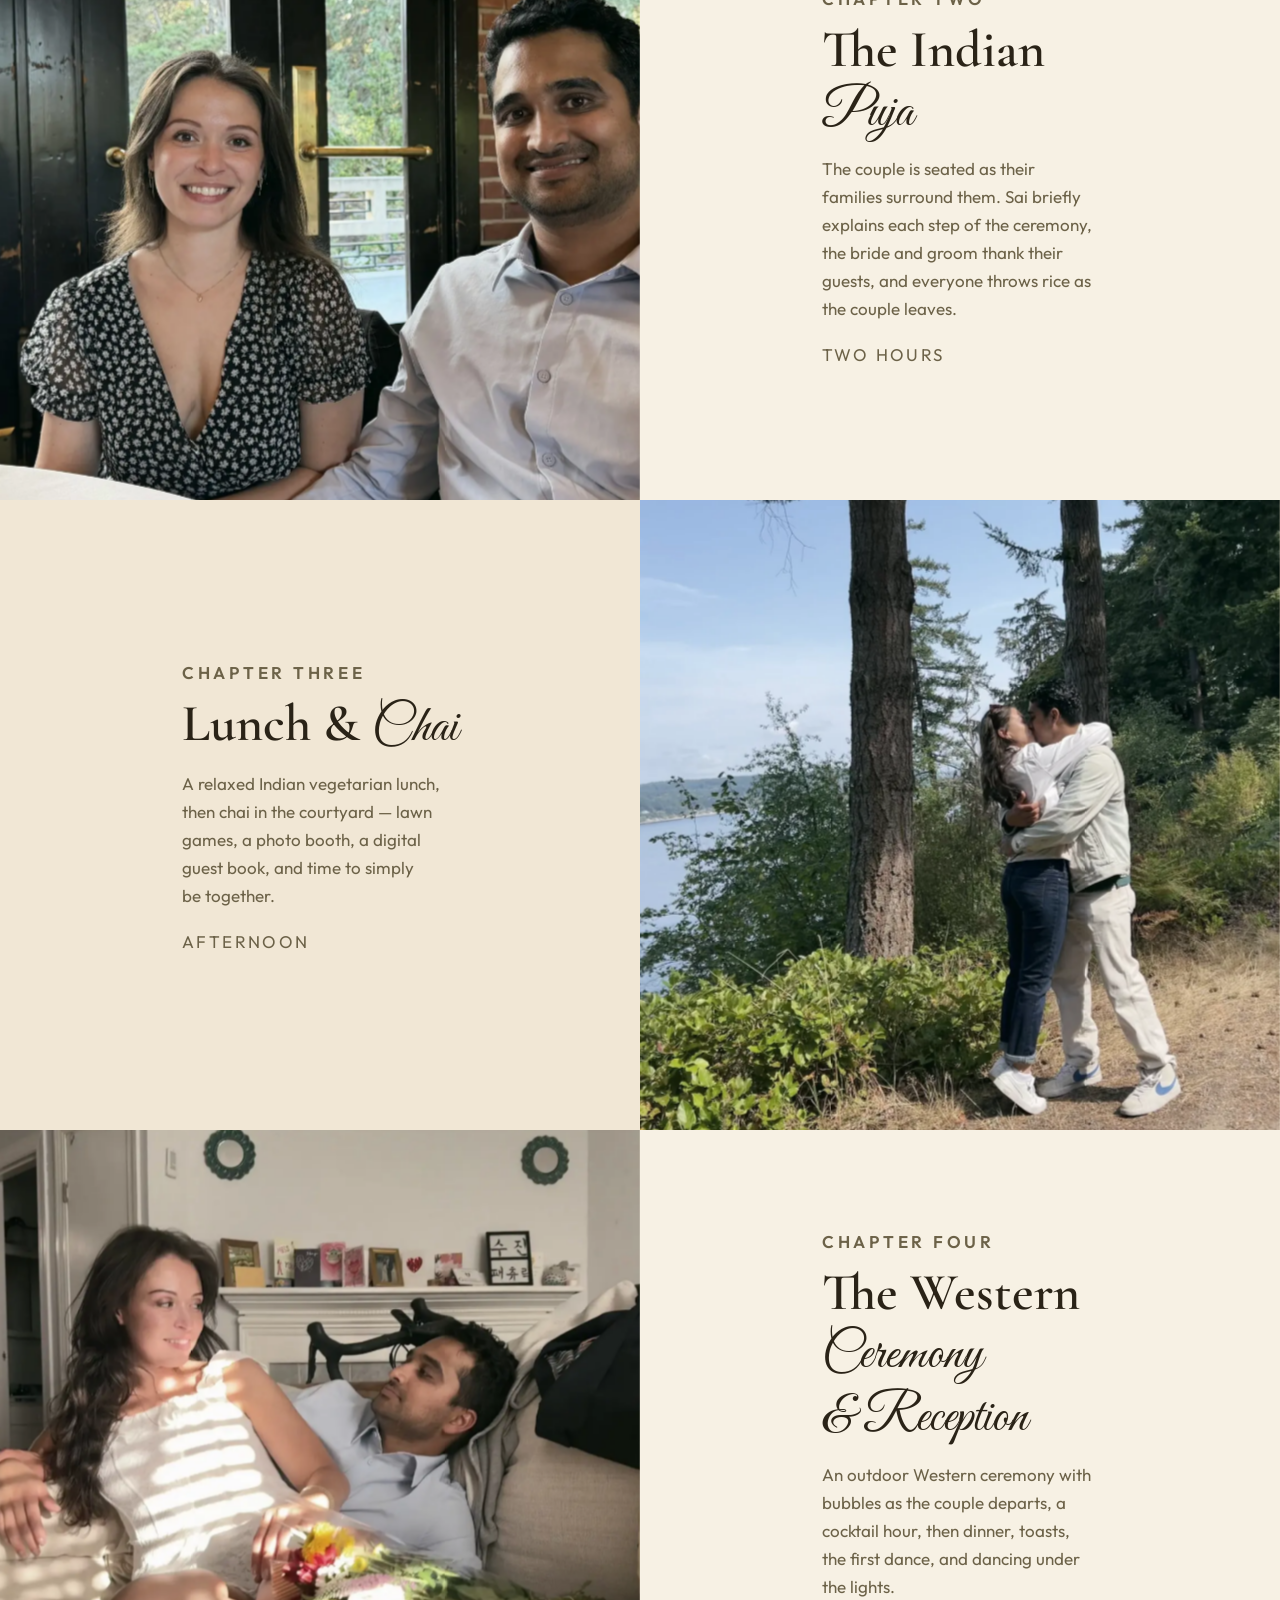
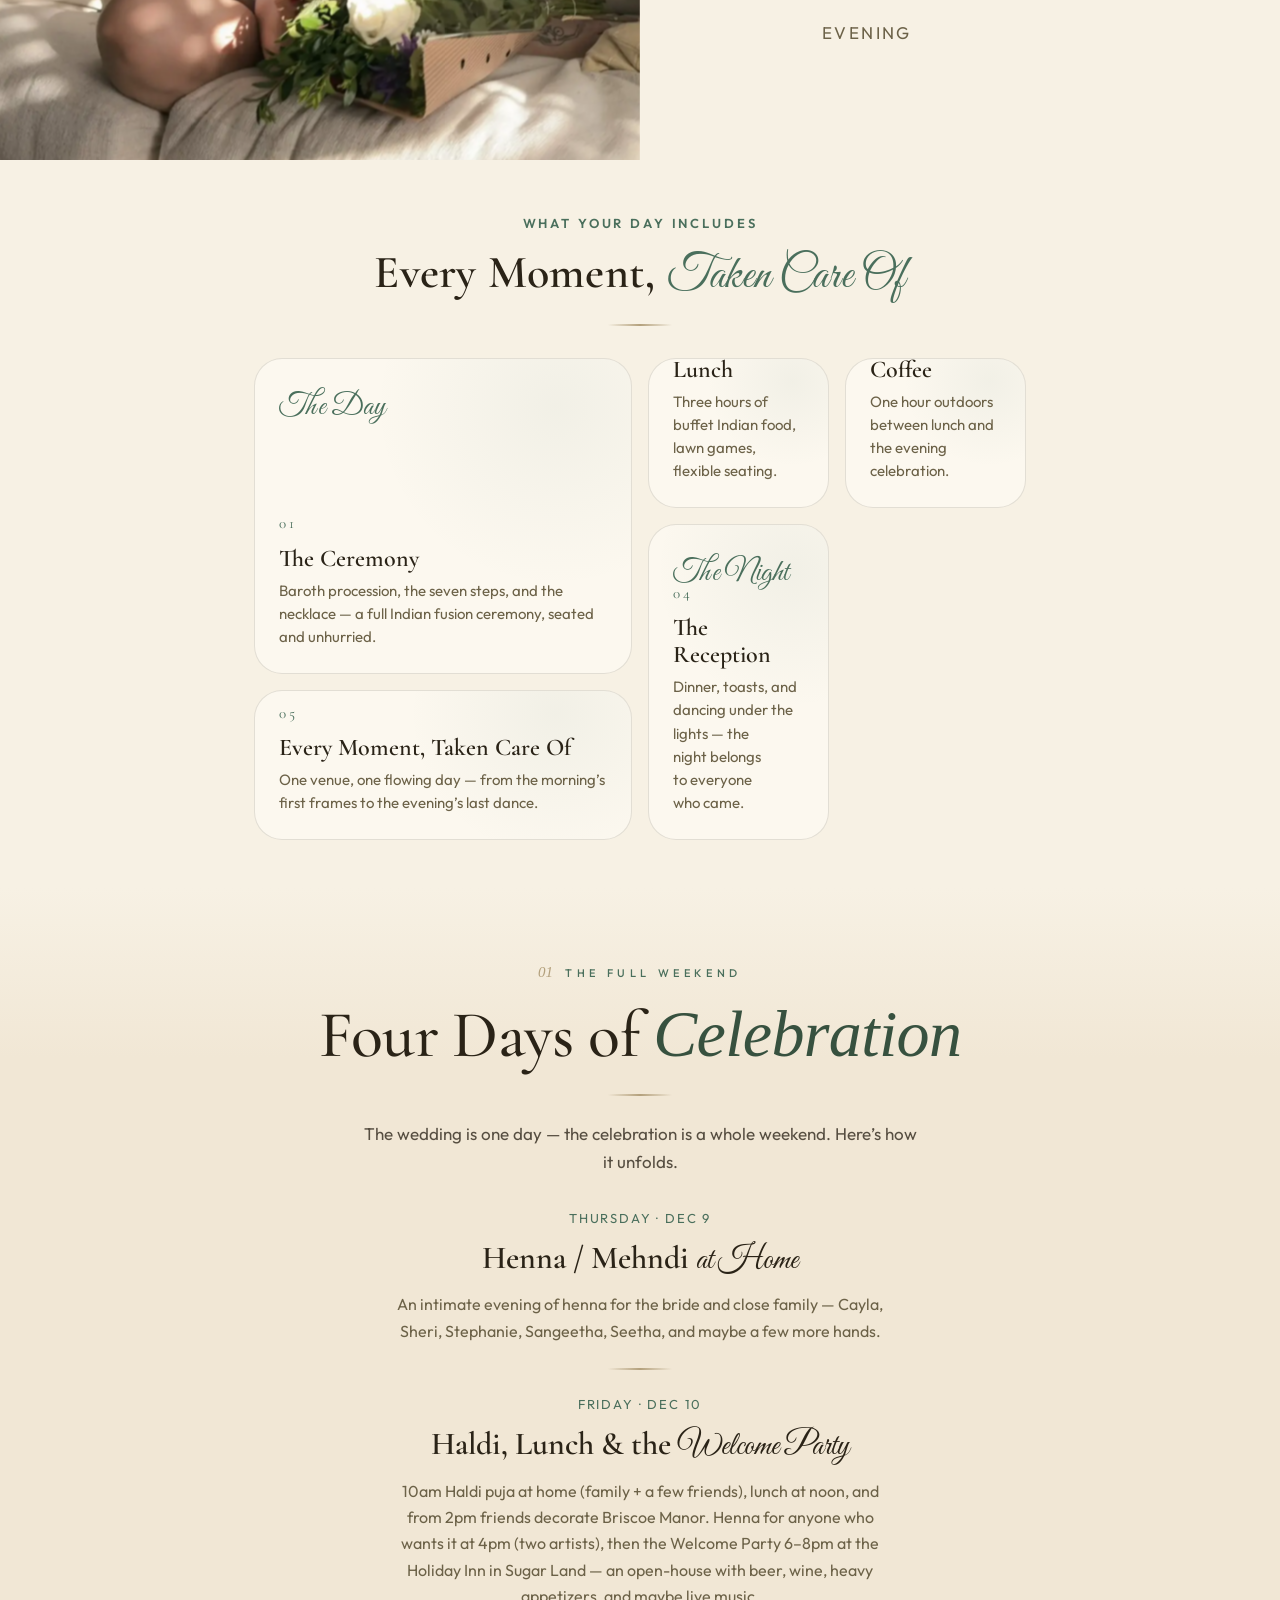
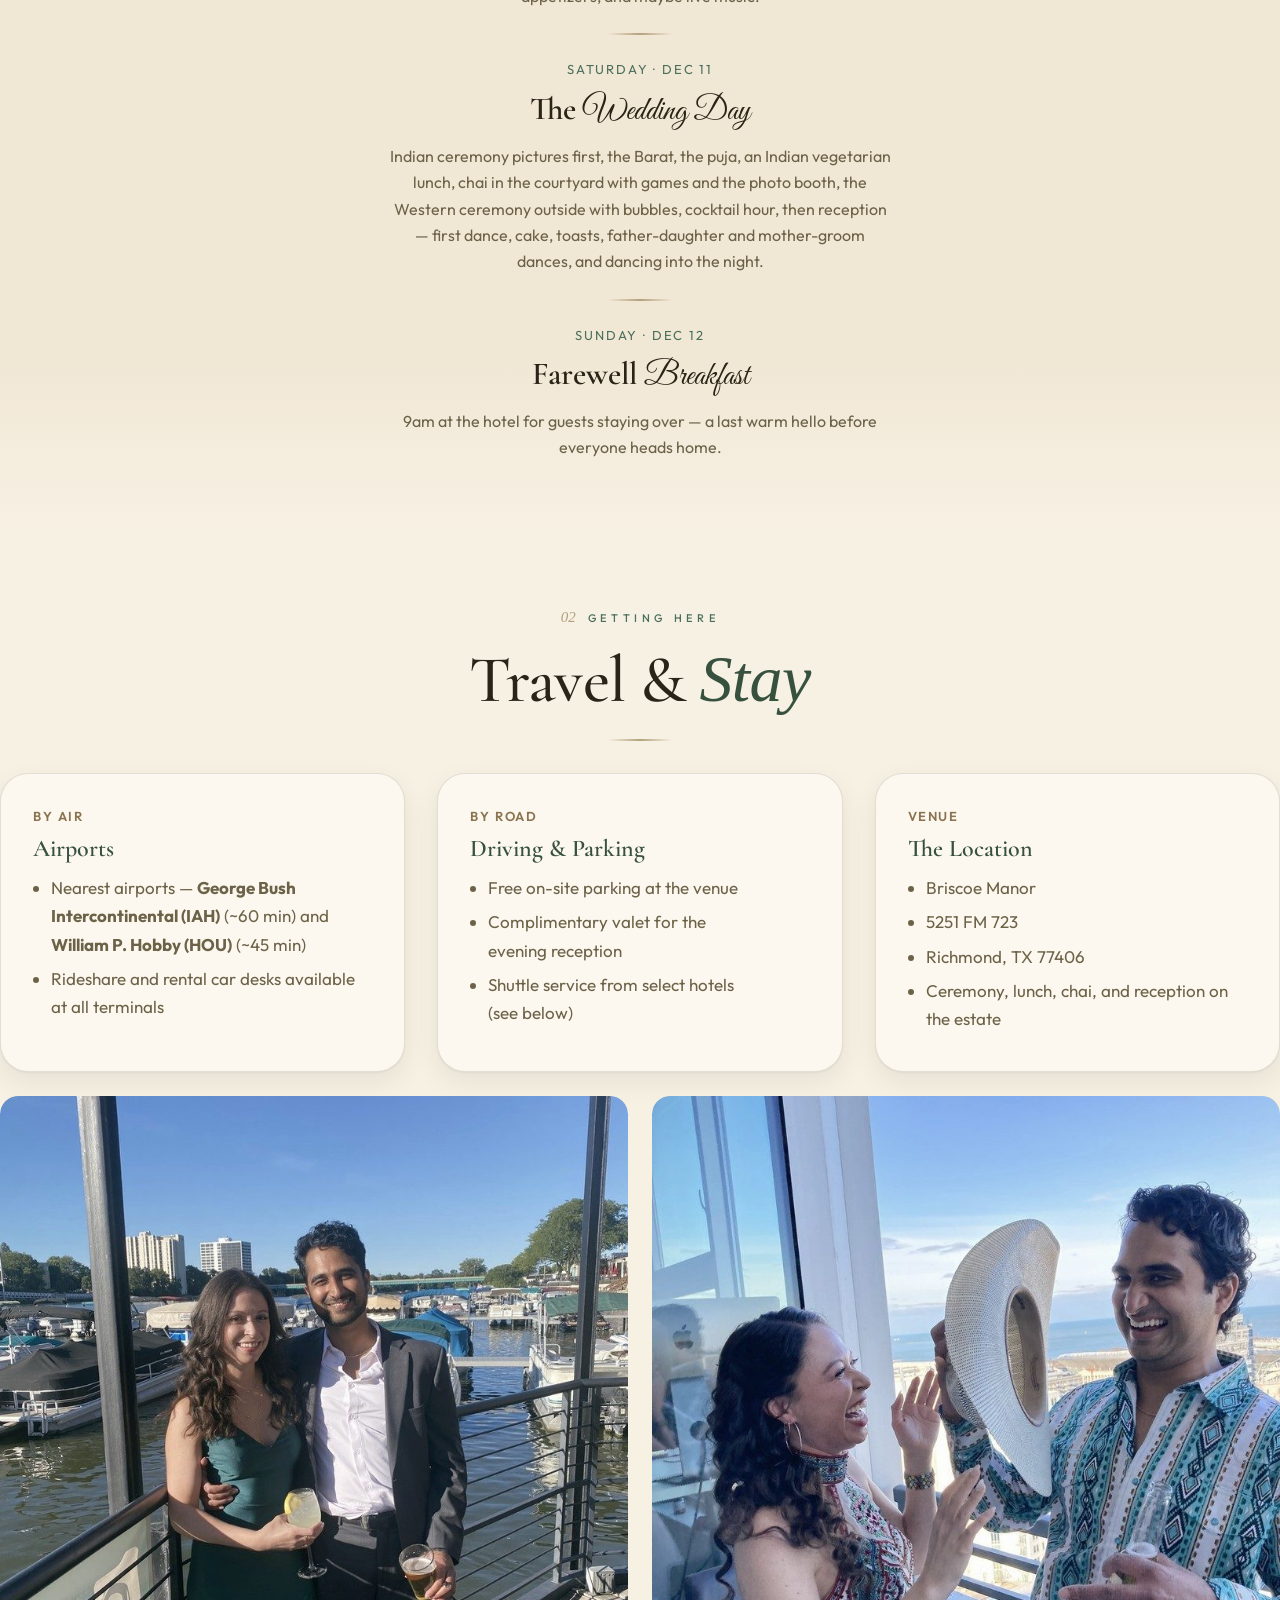
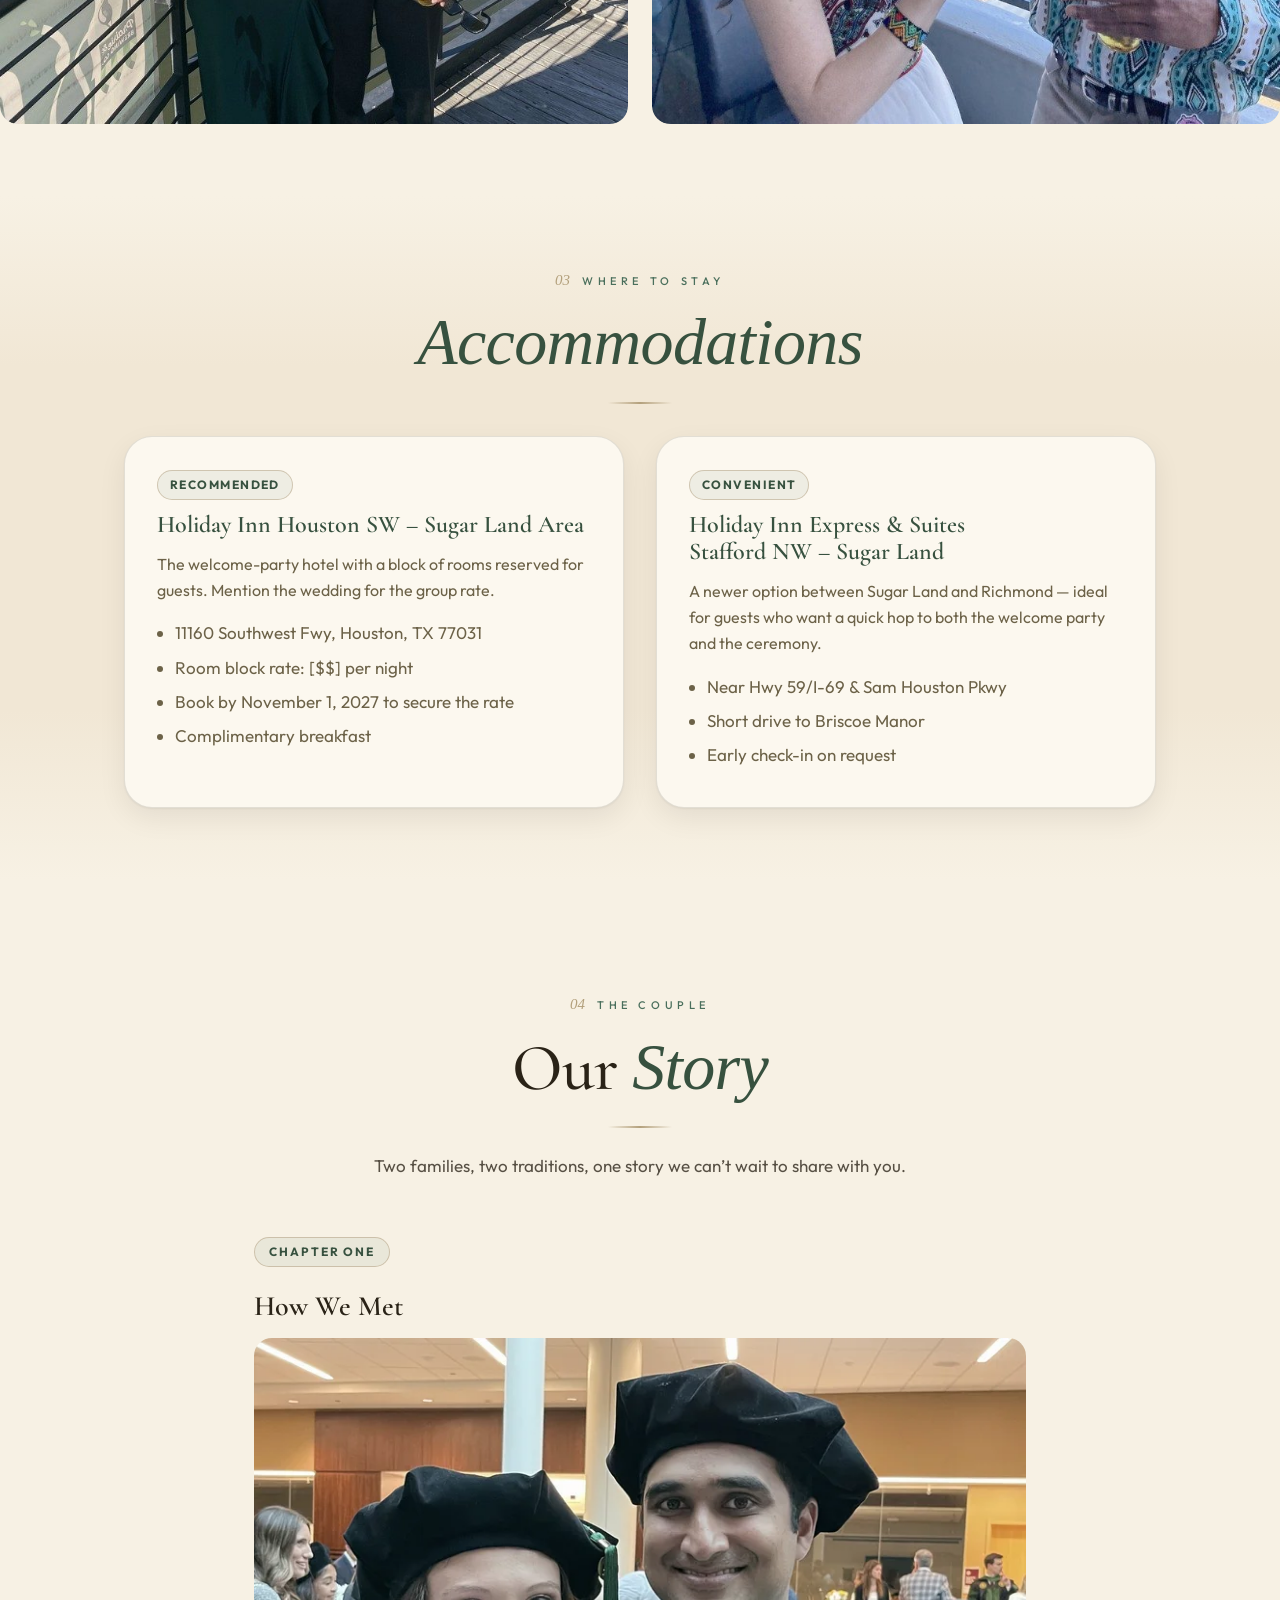
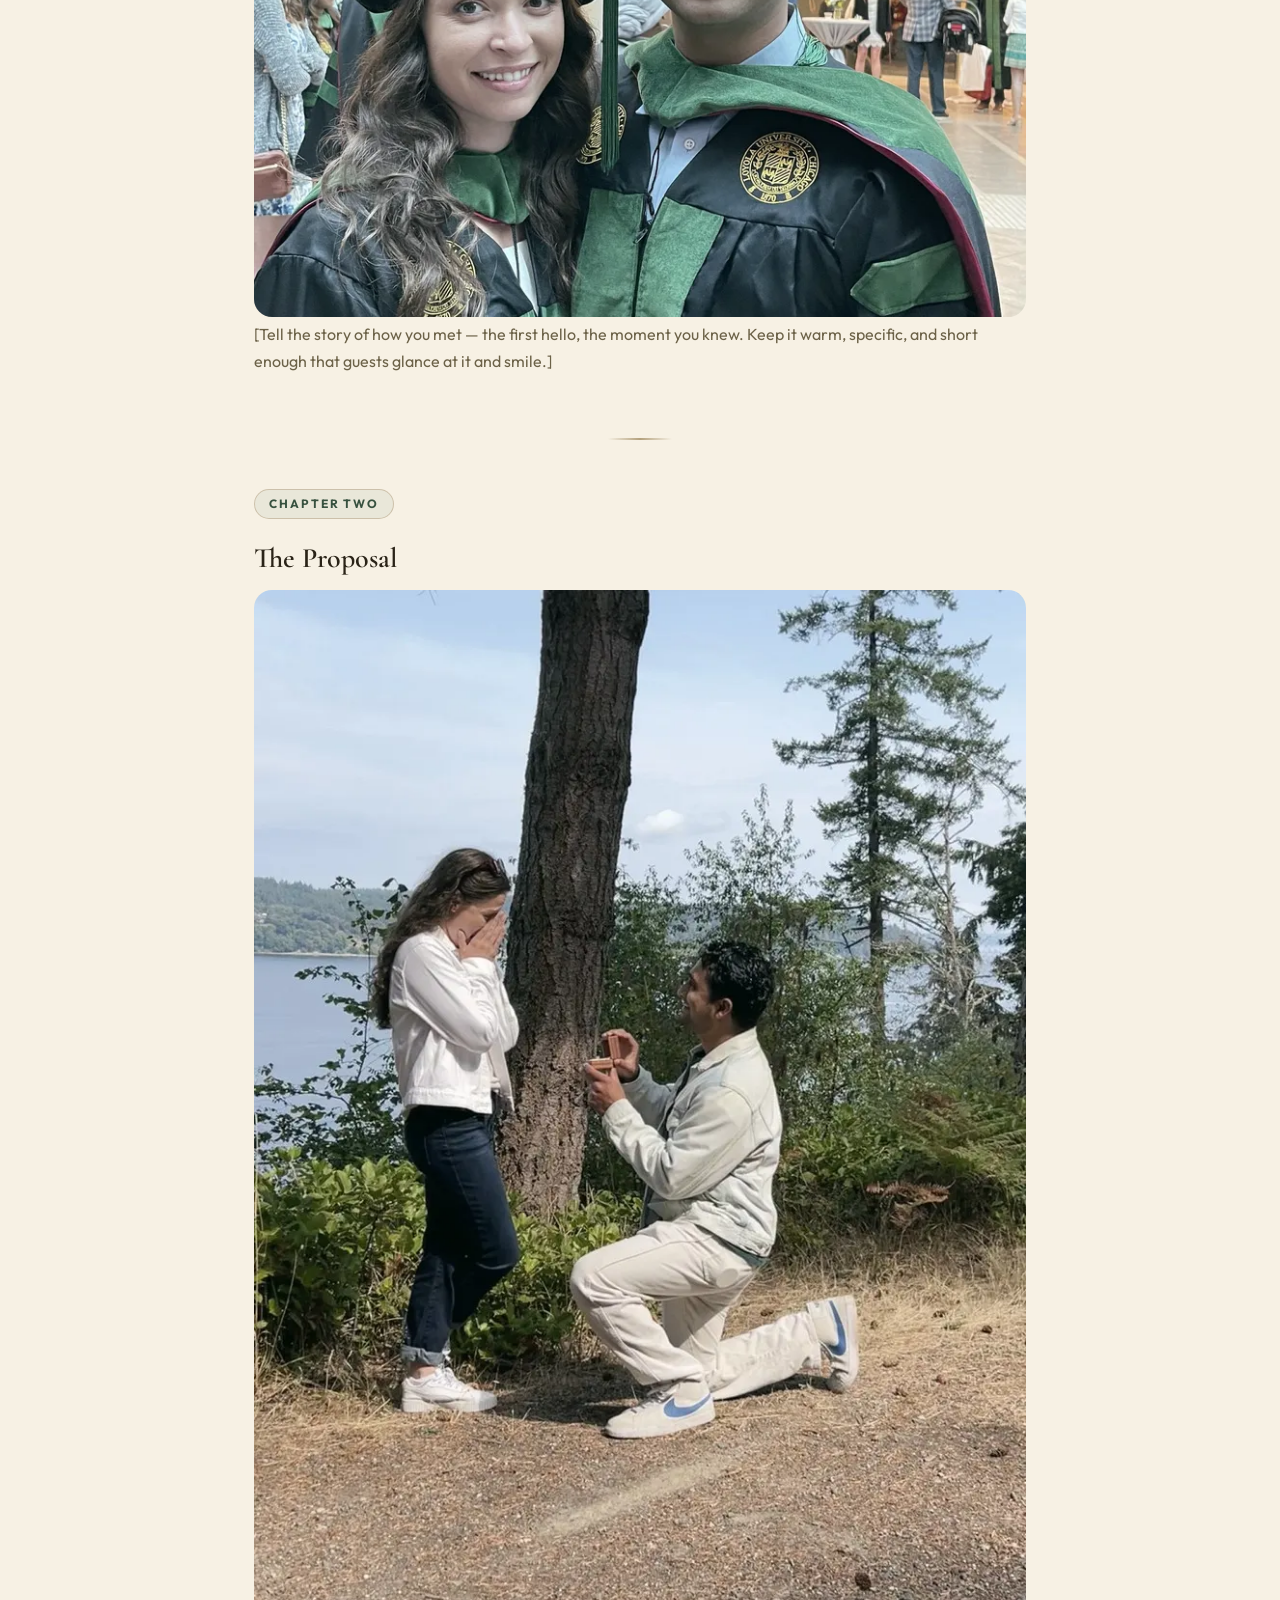
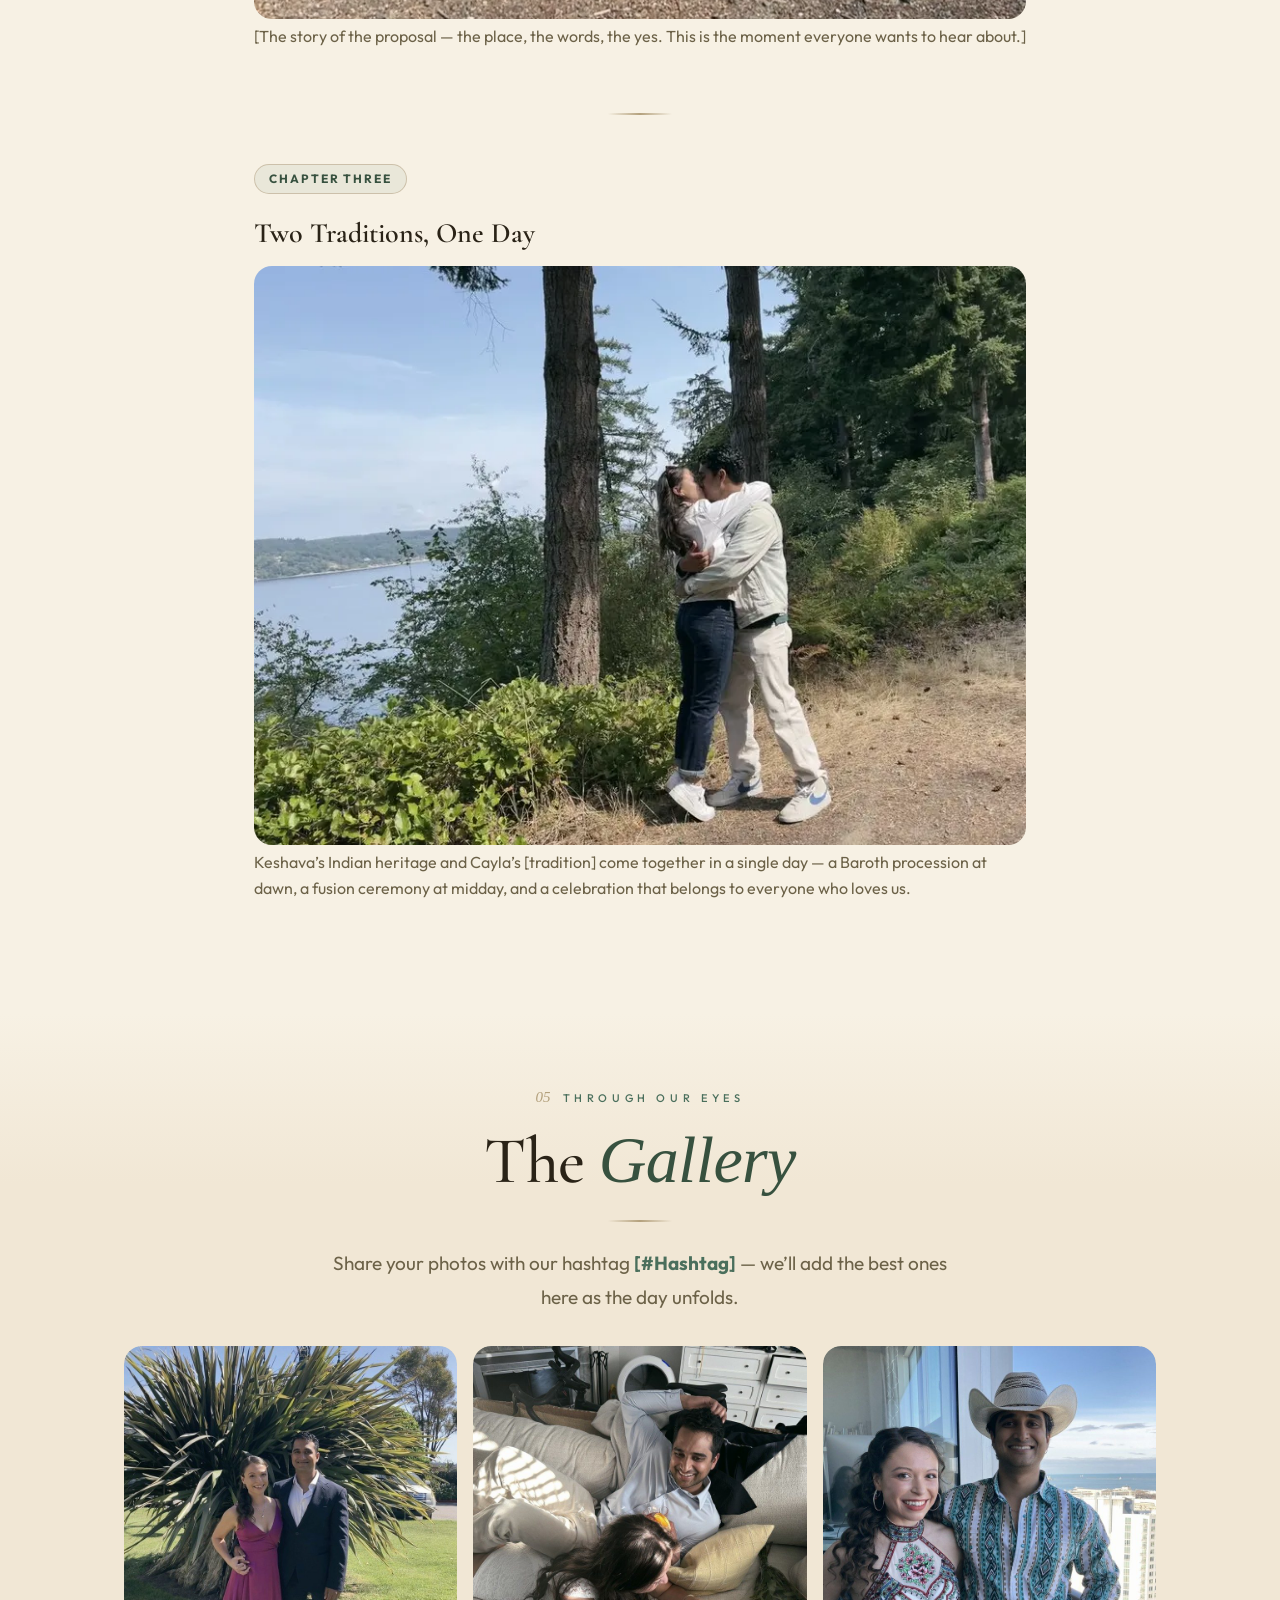
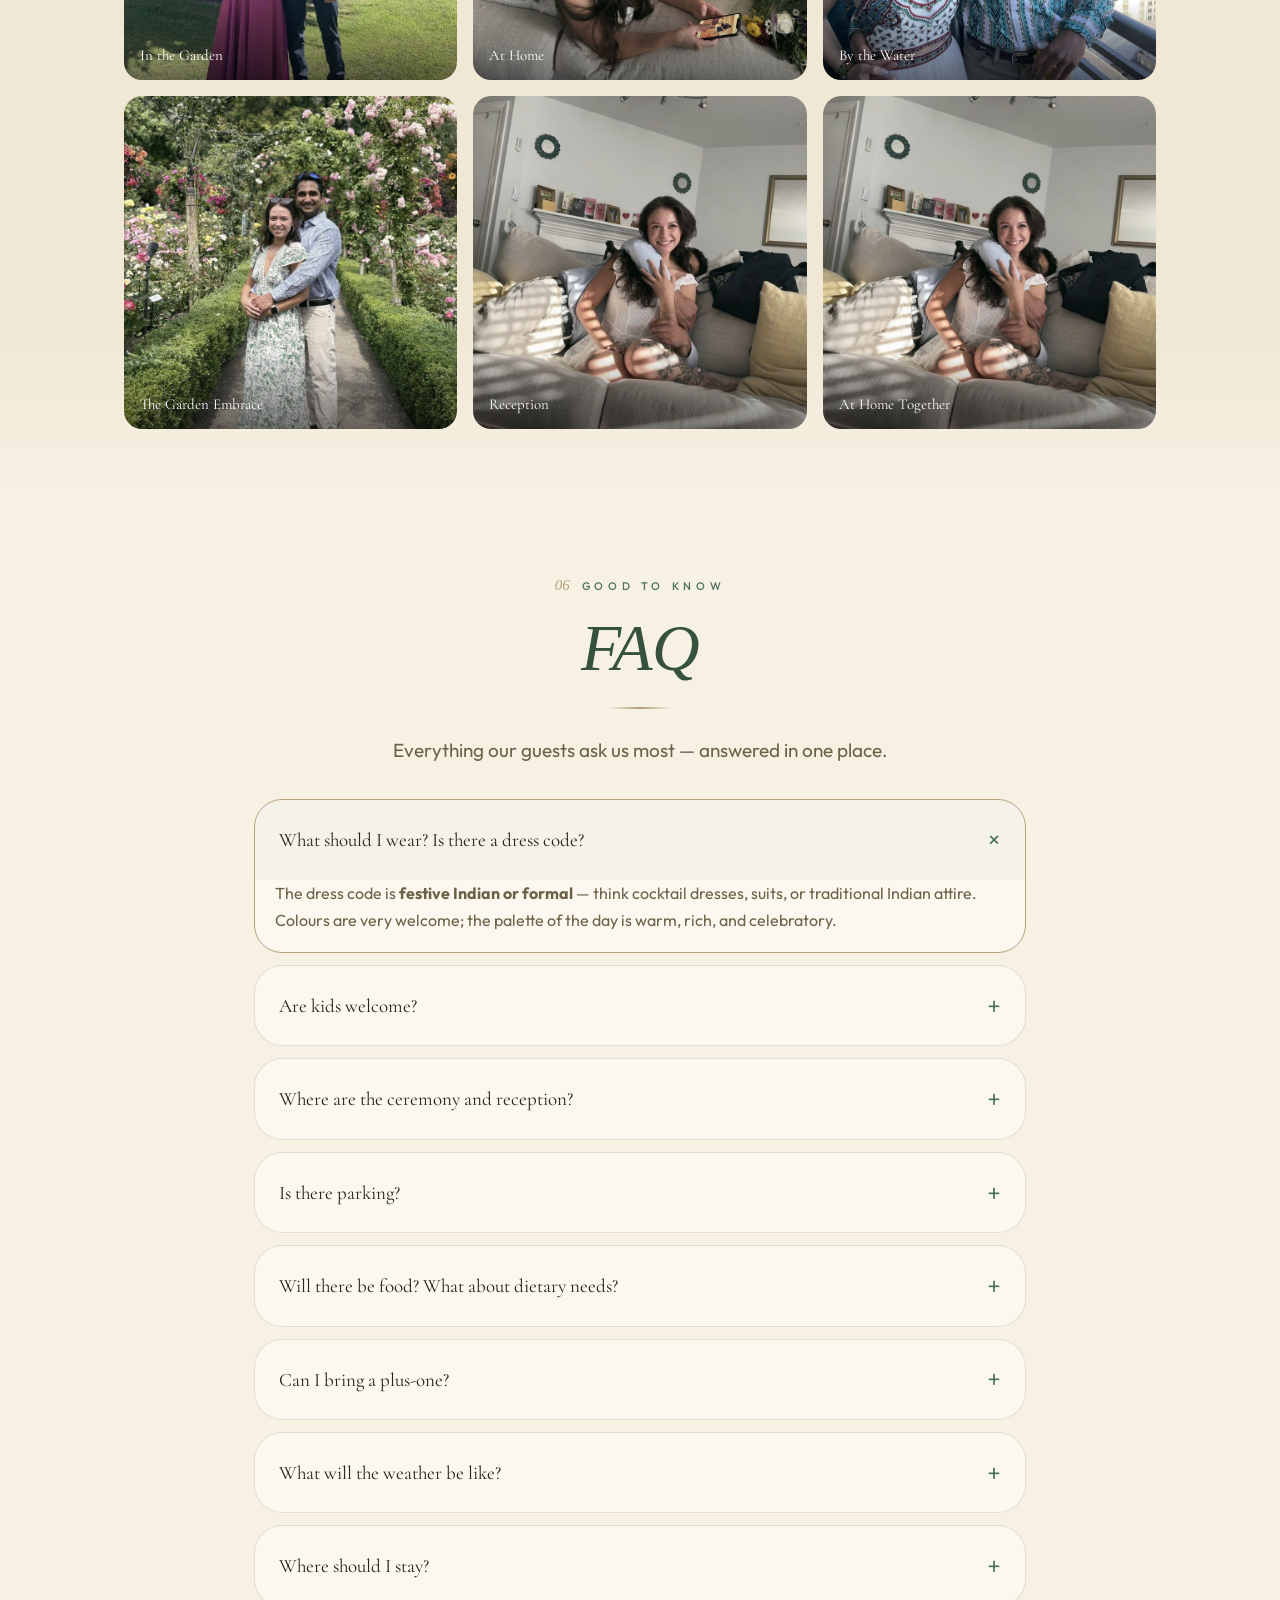
==== commit 8a88fd10: "Hart Studio editorial redesign (Round 77) User shared framer.com Hart Studio template ('I want our w" ====
--- a/index.html
+++ b/index.html
@@ -47,62 +47,30 @@
 </header>
 <main id="main" tabindex="-1">
   <div class="grain" aria-hidden="true"></div>
-  <!-- ============ HERO ============ -->
+  <!-- ============ HERO — Round 77 Hart Studio editorial opener ============ -->
   <section class="hero" id="hero">
-    <video class="hero-video" autoplay muted loop playsinline preload="auto" poster="images/hero-sky-poster.jpg" aria-hidden="true">
-      <source src="images/hero-sky.mp4" type="video/mp4">
-    </video>
-    <div class="petals" aria-hidden="true"></div>
     <div class="hero-inner">
+      <p class="hero-eyebrow">One Day &middot; Two Traditions</p>
       <h1 class="hero-names" aria-label="Keshava and Cayla">
         <span class="hero-word">Keshava</span>
-        <span class="hero-word script">&amp; Cayla</span>
+        <span class="hero-amp">&amp;</span>
+        <span class="hero-word">Cayla</span>
       </h1>
-      <p class="hero-date">Saturday, December 11, 2027 · Briscoe Manor · Richmond, TX</p>
-    </div>
-    <div class="hero-mark draw-scroll" aria-hidden="true">
-      <svg xmlns="http://www.w3.org/2000/svg" viewBox="0 0 400 460" fill="none">
-        <!-- Round 70 logo pass: single sage ring + brighter ink rings read
-             over the full-bleed sunset; letters are ALL Great Vibes (a
-             coherent script monogram, per wedding-logo research) with an
-             ivory halo so they lift off the sky. -->
-        <defs>
-          <filter id="logo-halo" x="-30%" y="-30%" width="160%" height="160%">
-            <feGaussianBlur in="SourceAlpha" stdDeviation="2.2" result="b"/>
-            <feFlood flood-color="#f7f1e4" flood-opacity=".75" result="c"/>
-            <feComposite in="c" in2="b" operator="in" result="d"/>
-            <feMerge><feMergeNode in="d"/><feMergeNode in="SourceGraphic"/></feMerge>
-          </filter>
-        </defs>
-        <g class="spin-ring">
-          <circle cx="200" cy="220" r="150" stroke="#4a6f5c" stroke-width="1.4" opacity="0.8"/>
-          <circle cx="200" cy="220" r="138" stroke="#b3a07c" stroke-width="0.8" opacity="0.6" stroke-dasharray="2 6"/>
-        </g>
-        <g stroke="#4a6f5c" stroke-width="1.1" opacity="0.7">
-          <g transform="rotate(0 200 220)"><path d="M200 110 Q216 150 200 180 Q184 150 200 110Z"/></g>
-          <g transform="rotate(30 200 220)"><path d="M200 110 Q216 150 200 180 Q184 150 200 110Z"/></g>
-          <g transform="rotate(60 200 220)"><path d="M200 110 Q216 150 200 180 Q184 150 200 110Z"/></g>
-          <g transform="rotate(90 200 220)"><path d="M200 110 Q216 150 200 180 Q184 150 200 110Z"/></g>
-          <g transform="rotate(120 200 220)"><path d="M200 110 Q216 150 200 180 Q184 150 200 110Z"/></g>
-          <g transform="rotate(150 200 220)"><path d="M200 110 Q216 150 200 180 Q184 150 200 110Z"/></g>
-          <g transform="rotate(180 200 220)"><path d="M200 110 Q216 150 200 180 Q184 150 200 110Z"/></g>
-          <g transform="rotate(210 200 220)"><path d="M200 110 Q216 150 200 180 Q184 150 200 110Z"/></g>
-          <g transform="rotate(240 200 220)"><path d="M200 110 Q216 150 200 180 Q184 150 200 110Z"/></g>
-          <g transform="rotate(270 200 220)"><path d="M200 110 Q216 150 200 180 Q184 150 200 110Z"/></g>
-          <g transform="rotate(300 200 220)"><path d="M200 110 Q216 150 200 180 Q184 150 200 110Z"/></g>
-          <g transform="rotate(330 200 220)"><path d="M200 110 Q216 150 200 180 Q184 150 200 110Z"/></g>
-        </g>
-        <path d="M120 380 L120 300 Q120 220 200 220 Q280 220 280 300 L280 380" stroke="#4a6f5c" stroke-width="1.6" opacity="0.85"/>
-        <path d="M132 380 L132 304 Q132 232 200 232 Q268 232 268 304 L268 380" stroke="#b3a07c" stroke-width="0.8" opacity="0.6"/>
-        <g filter="url(#logo-halo)">
-          <text x="200" y="322" text-anchor="middle" font-family="Great Vibes, cursive" font-size="42" fill="#2a2317">K</text>
-          <text x="200" y="350" text-anchor="middle" font-family="Great Vibes, cursive" font-size="26" fill="#37513f">&amp;</text>
-          <text x="200" y="384" text-anchor="middle" font-family="Great Vibes, cursive" font-size="38" fill="#2a2317">C</text>
-        </g>
-        <path d="M96 380 L304 380" stroke="#4a6f5c" stroke-width="1.2" opacity="0.6"/>
-      </svg>
-    </div>
-  </section>
+      <p class="hero-script-line">one beautiful beginning</p>
+      <p class="hero-date">Saturday, December 11, 2027 &middot; Briscoe Manor &middot; Richmond, TX</p>
+      <p class="hero-scroll-hint" aria-hidden="true">Scroll &darr;</p>
+    </div>
+  </section>
+
+  <!-- Editorial opener photograph (replaces the sunset video, Hart-style) -->
+  <figure class="hero-image-wrap">
+    <picture>
+      <source media="(min-width: 761px)" srcset="images/welcome-couple-1600.webp 1600w" type="image/webp">
+      <source media="(min-width: 761px)" srcset="images/welcome-couple-1600.jpg 1600w" type="image/jpeg">
+      <img src="images/welcome-couple-800.jpg" alt="Keshava and Cayla" decoding="async" width="1600" height="1200">
+    </picture>
+  </figure>
+  <p class="hero-image-caption">Keshava &amp; Cayla &middot; Richmond, Texas</p>
 
   <!-- Marquee strip (with live countdown — Round 46) -->
   <div class="marquee" aria-hidden="true">
@@ -133,24 +101,22 @@
   </section>
 
   <!-- Welcome -->
-  <section class="photo-tile light" id="welcome">
-    <div class="photo-wrap">
-      <picture>
-        <source media="(min-width: 761px)" srcset="images/welcome-couple-1600.webp 1600w" type="image/webp">
-        <source media="(min-width: 761px)" srcset="images/welcome-couple-1600.jpg 1600w" type="image/jpeg">
-        <img class="photo-responsive" src="images/welcome-couple-800.jpg" alt="Keshava and Cayla" loading="lazy" decoding="async" width="800" height="600">
-      </picture>
-    </div>
-    <div class="tile-text">
-      <p class="eyebrow">Welcome</p>
-      <h2>Namaste, and <span class="script">welcome</span></h2>
-      <p>
-        One day that weaves Indian tradition with modern elegance —
+  <!-- Round 77: Welcome converted to a Hart-style editorial personal note
+       (text-only; the couple photo now opens the site above) -->
+  <section class="section welcome-note" id="welcome">
+    <div class="wrap-narrow center">
+      <p class="ed-num-line"><span class="ed-num">&mdash;</span>Welcome</p>
+      <h2 class="ed-title gentle-reveal">Namaste, and <em>welcome</em></h2>
+      <hr class="gold-rule">
+      <p class="ed-intro">
+        One day that weaves Indian tradition with modern elegance &mdash;
         a Saturday in December: the Barat, the puja, lunch, chai,
         a Western ceremony, and dancing into the night.
         We can&rsquo;t wait to celebrate with you.
       </p>
-      <a class="btn btn-maroon" href="#timeline">See the Day</a>
+      <p class="welcome-actions" style="margin-top:var(--s4);">
+        <a class="btn btn-maroon" href="#timeline">See the Day</a>
+      </p>
     </div>
   </section>
 
@@ -278,10 +244,10 @@
   <!-- ============ THE WEEKEND ============ -->
   <section class="section cream" id="weekend">
     <div class="wrap-narrow center">
-      <p class="eyebrow">The Full Weekend</p>
-      <h2 class="gentle-reveal" style="font-size:clamp(30px,5vw,46px);color:var(--ink);">Four Days of <span class="script" style="color:var(--maroon);">Celebration</span></h2>
-      <hr class="gold-rule">
-      <p class="intro-copy">The wedding is one day — the celebration is a whole weekend. Here&rsquo;s how it unfolds.</p>
+      <p class="ed-num-line"><span class="ed-num">01</span>The Full Weekend</p>
+      <h2 class="ed-title gentle-reveal">Four Days of <em>Celebration</em></h2>
+      <hr class="gold-rule">
+      <p class="ed-intro">The wedding is one day — the celebration is a whole weekend. Here&rsquo;s how it unfolds.</p>
     </div>
     <div class="wrap" style="margin-top:var(--s5);">
       <div class="weekend-day reveal pop">
@@ -312,7 +278,7 @@
 
   <!-- ============ TRAVEL ============ -->
   <section class="section" id="travel">
-    <div class="center"><p class="eyebrow">Getting Here</p><h2 class="gentle-reveal" style="font-size:clamp(28px,4.5vw,42px);color:var(--maroon-deep);">Travel &amp; <span class="script">Stay</span></h2><hr class="gold-rule"></div>
+    <div class="center"><p class="ed-num-line"><span class="ed-num">02</span>Getting Here</p><h2 class="ed-title gentle-reveal">Travel &amp; <em>Stay</em></h2><hr class="gold-rule"></div>
     <div class="grid grid-3 reveal" style="margin-top:var(--s5);">
       <article class="card reveal pop settle">
         <p class="meta">By Air</p>
@@ -350,7 +316,7 @@
 
   <section class="section cream" id="stay">
     <div class="wrap">
-      <div class="center"><p class="eyebrow">Where to Stay</p><h2 class="gentle-reveal" style="font-size:clamp(28px,4.5vw,42px);color:var(--maroon-deep);">Accommodations</h2><hr class="gold-rule"></div>
+      <div class="center"><p class="ed-num-line"><span class="ed-num">03</span>Where to Stay</p><h2 class="ed-title gentle-reveal"><em>Accommodations</em></h2><hr class="gold-rule"></div>
       <div class="grid grid-2 reveal" style="margin-top:var(--s5);">
         <article class="card reveal pop settle">
           <span class="hotel-tag">Recommended</span>
@@ -380,10 +346,10 @@
   <!-- ============ STORY ============ -->
   <section class="section" id="story" style="padding-top:var(--s8);">
     <div class="wrap-narrow center">
-      <p class="eyebrow">The Couple</p>
-      <h2 class="gentle-reveal" style="font-size:clamp(32px,5vw,50px);color:var(--ink);">Our <span class="script" style="color:var(--maroon);">Story</span></h2>
-      <hr class="gold-rule">
-      <p class="intro-copy">Two families, two traditions, one story we can&rsquo;t wait to share with you.</p>
+      <p class="ed-num-line"><span class="ed-num">04</span>The Couple</p>
+      <h2 class="ed-title gentle-reveal">Our <em>Story</em></h2>
+      <hr class="gold-rule">
+      <p class="ed-intro">Two families, two traditions, one story we can&rsquo;t wait to share with you.</p>
     </div>
     <div class="wrap-narrow" style="margin-top:var(--s5);">
       <div class="story-block reveal pop settle">
@@ -420,8 +386,8 @@
   <!-- ============ GALLERY ============ -->
   <section class="section cream" id="gallery">
     <div class="wrap-narrow center">
-      <p class="eyebrow">Through Our Eyes</p>
-      <h2 class="gentle-reveal" style="font-size:clamp(32px,5vw,50px);color:var(--ink);">The <span class="script" style="color:var(--maroon);">Gallery</span></h2>
+      <p class="ed-num-line"><span class="ed-num">05</span>Through Our Eyes</p>
+      <h2 class="ed-title gentle-reveal">The <em>Gallery</em></h2>
       <hr class="gold-rule">
       <p class="intro-copy">Share your photos with our hashtag <strong style="color:var(--maroon);">[#Hashtag]</strong> — we&rsquo;ll add the best ones here as the day unfolds.</p>
     </div>
@@ -440,8 +406,8 @@
   <!-- ============ FAQ ============ -->
   <section class="section" id="faq">
     <div class="wrap-narrow center">
-      <p class="eyebrow">Good to Know</p>
-      <h2 class="gentle-reveal" style="font-size:clamp(32px,5vw,50px);color:var(--ink);">FAQ</h2>
+      <p class="ed-num-line"><span class="ed-num">06</span>Good to Know</p>
+      <h2 class="ed-title gentle-reveal"><em>FAQ</em></h2>
       <hr class="gold-rule">
       <p class="intro-copy">Everything our guests ask us most — answered in one place.</p>
     </div>
@@ -494,8 +460,8 @@
   <!-- ============ RSVP ============ -->
   <section class="section cream" id="rsvp">
     <div class="wrap-narrow center">
-      <p class="eyebrow">Will you join us?</p>
-      <h2 class="gentle-reveal" style="font-size:clamp(32px,5vw,50px);color:var(--ink);">RSVP</h2>
+      <p class="ed-num-line"><span class="ed-num">07</span>Will you join us?</p>
+      <h2 class="ed-title gentle-reveal"><em>RSVP</em></h2>
       <hr class="gold-rule">
       <p class="intro-copy">Please let us know by <strong style="color:var(--maroon);">November 13, 2027</strong> so we can plan the celebration around you.</p>
     </div>
@@ -559,8 +525,8 @@
       </div>
     </div>
     <div class="wrap-narrow center">
-      <p class="eyebrow">Digital Guestbook</p>
-      <h2 style="font-size:clamp(30px,5vw,46px);color:var(--maroon-deep);">Write to Keshava &amp; <span class="script">Cayla</span></h2>
+      <p class="ed-num-line"><span class="ed-num">08</span>Digital Guestbook</p>
+      <h2 class="ed-title gentle-reveal">Write to Keshava &amp; <em>Cayla</em></h2>
       <hr class="gold-rule">
       <p class="intro-copy">Share a wish, a memory, or a little advice for the happy couple. Your message will appear on the guestbook wall at the reception.</p>
     </div>
@@ -600,8 +566,8 @@
   <!-- ============ CONTACT ============ -->
   <section class="section cream" id="contact">
     <div class="wrap-narrow center">
-      <p class="eyebrow">Get in Touch</p>
-      <h2 class="gentle-reveal" style="font-size:clamp(32px,5vw,50px);color:var(--ink);">Say <span class="script" style="color:var(--maroon);">Hello</span></h2>
+      <p class="ed-num-line"><span class="ed-num">09</span>Get in Touch</p>
+      <h2 class="ed-title gentle-reveal">Say <em>Hello</em></h2>
       <hr class="gold-rule">
       <p class="intro-copy">Questions, well-wishes, or anything in between — send us a note and we&rsquo;ll get back to you.</p>
     </div>
@@ -634,7 +600,7 @@
     <div class="wrap-narrow">
       <div class="arch">
         <p class="eyebrow">Join us</p>
-        <h2 class="gentle-reveal" style="font-size:clamp(30px,5vw,46px);color:var(--ink);">Be part of our story</h2>
+        <h2 class="ed-title gentle-reveal">Be part of <em>our story</em></h2>
         <p class="intro-copy" style="font-size:17px;">A weekend of henna, haldi, ceremony, chai, and dancing — we can&rsquo;t wait to celebrate with you.</p>
         <p class="final-cta-actions">
           <a class="btn btn-maroon" href="#rsvp">RSVP</a>
--- a/css/styles.css
+++ b/css/styles.css
@@ -1430,6 +1430,150 @@
   /* Fallback: no animation in non-supporting browsers (harmless) */
 }
 
+/* ===== Round 77 — Hart Studio EDITORIAL redesign =====
+   Typography-first hero on flat ivory (Hart template language): giant
+   Cormorant serif names, uppercase tracked eyebrows, italic-serif accent,
+   numbered section heads, generous whitespace. The sunset VIDEO hero is
+   replaced by this editorial opener (user: full redesign incl. hero).
+   Text-safe: no blur/zoom; JS scroll-life handles the reveals. */
+
+/* --- Editorial hero --- */
+.hero {
+  position: relative;
+  min-height: 100svh;
+  display: flex;
+  flex-direction: column;
+  align-items: center;
+  justify-content: center;
+  text-align: center;
+  background: var(--ivory);
+  border-bottom: 1px solid var(--line);
+  overflow: hidden;
+  padding: var(--s7) var(--s4) var(--s5);
+}
+.hero::before, .hero::after { display: none; } /* sunset overlay + bloom retired */
+.hero-inner { position: relative; z-index: 2; max-width: 1100px; margin: 0 auto; width: 100%; }
+.hero-video { display: none; } /* R77: sunset video replaced by editorial type */
+
+.hero-eyebrow {
+  font-family: var(--font-body);
+  font-size: 11px;
+  font-weight: 500;
+  text-transform: uppercase;
+  letter-spacing: .42em;
+  color: var(--maroon);
+  margin: 0 auto var(--s4);
+}
+.hero-names {
+  font-family: var(--font-display);
+  font-weight: 500;
+  font-size: clamp(52px, 10.5vw, 152px);
+  line-height: .96;
+  letter-spacing: -0.015em;
+  color: var(--ink);
+  margin: 0;
+}
+.hero-names .hero-amp {
+  font-style: italic;
+  font-weight: 400;
+  font-size: .62em;
+  color: var(--maroon);
+  display: inline-block;
+  padding: 0 .12em;
+}
+.hero-script-line {
+  font-family: var(--font-script);
+  font-size: clamp(26px, 3.4vw, 42px);
+  color: var(--maroon-deep);
+  margin: var(--s3) 0 0;
+}
+.hero-date {
+  font-family: var(--font-body);
+  font-size: 12px;
+  font-weight: 400;
+  text-transform: uppercase;
+  letter-spacing: .3em;
+  color: rgba(42, 35, 23, .72);
+  margin: var(--s5) 0 0;
+}
+.hero-scroll-hint {
+  font-family: var(--font-body);
+  font-size: 10px;
+  text-transform: uppercase;
+  letter-spacing: .5em;
+  color: rgba(42, 35, 23, .45);
+  margin: var(--s6) 0 0;
+}
+
+/* Editorial opener photograph (below the type hero, Hart-style full-bleed) */
+.hero-image-wrap { width: 100%; overflow: hidden; }
+.hero-image-wrap img {
+  width: 100%;
+  height: clamp(420px, 62vh, 720px);
+  object-fit: cover;
+  display: block;
+  filter: saturate(.92) brightness(1.02);
+}
+.hero-image-caption {
+  font-family: var(--font-body);
+  font-size: 11px;
+  text-transform: uppercase;
+  letter-spacing: .32em;
+  color: rgba(42, 35, 23, .55);
+  text-align: center;
+  padding: var(--s3) var(--s4);
+  background: var(--ivory);
+}
+
+/* --- Editorial numbered section heads (Hart "01 · Section" pattern) --- */
+.ed-head { text-align: center; }
+.ed-num-line {
+  font-family: var(--font-body);
+  font-size: 11px;
+  font-weight: 500;
+  text-transform: uppercase;
+  letter-spacing: .42em;
+  color: var(--maroon);
+  margin: 0;
+}
+.ed-num-line .ed-num {
+  font-family: var(--font-display);
+  font-style: italic;
+  font-size: 15px;
+  letter-spacing: 0;
+  color: var(--gold);
+  margin-right: .8em;
+}
+.ed-title {
+  font-family: var(--font-display);
+  font-weight: 500;
+  font-size: clamp(36px, 6vw, 66px);
+  line-height: 1.04;
+  letter-spacing: -0.01em;
+  color: var(--ink);
+  margin: var(--s3) 0 0;
+}
+.ed-title em {
+  font-style: italic;
+  font-weight: 400;
+  color: var(--maroon-deep);
+}
+.ed-head .gold-rule { margin: var(--s4) auto 0; }
+.ed-intro {
+  font-size: 17px;
+  line-height: 1.65;
+  color: rgba(42, 35, 23, .78);
+  max-width: 560px;
+  margin: var(--s4) auto 0;
+}
+
+@media (max-width: 760px) {
+  .hero-names { font-size: clamp(44px, 13vw, 72px); }
+  .hero-eyebrow { letter-spacing: .3em; font-size: 10px; }
+  .hero-date { letter-spacing: .22em; }
+  .ed-num-line { letter-spacing: .3em; }
+}
+
 /* CSS view() timeline reveal — progressive enhancement for Chrome.
    NOTE (Round 56): .section removed from this selector — walk-camera.js
    owns section entry motion now; the two systems fought (CSS animations
@@ -1627,7 +1771,9 @@
 .manifesto-chip { left: 7%; top: 14%; }
 
 /* Foil catch-light on hero names — gold glint sweeps through, resting ink (contrast preserved) */
-.hero-names { animation: hero-foil 5.5s ease-in-out 1.2s infinite; }
+/* R77: hero foil shimmer retired with the sunset hero — editorial type
+   is flat and static (Hart Studio language). Keyframe kept for history. */
+.hero-names { animation: none; }
 @keyframes hero-foil {
   0%, 100% { text-shadow: 0 2px 14px rgba(42,35,23,.10), 0 0 0 rgba(179,160,124,0); }
   10% { text-shadow: 0 2px 14px rgba(42,35,23,.10), 0 0 22px rgba(179,160,124,.40), 0 0 5px rgba(227,213,180,.55); }
@@ -1661,63 +1807,53 @@
    Opacity .55->1 + 6px rise, finishing by entry 20% — fully settled
    LONG before the reading zone. Only animates opacity/transform so each
    heading keeps its own color. Hover/ambient untouched. ===== */
-@media (prefers-reduced-motion: no-preference) {
-  .gentle-reveal {
-    animation: gentle-settle linear both;
-    animation-timeline: view();
-    animation-range: entry 0% entry 20%;
-  }
-  @keyframes gentle-settle {
-    from { opacity: 0.55; transform: translateY(6px); }
-    to   { opacity: 1; transform: none; }
-  }
-}
+/* ===== Round 76c — heading reveal is JS-driven ONLY (see
+   html.js-scroll-fallback rules below). The CSS view() timeline variant
+   was removed because WebKit/Safari interprets the range inverted vs
+   Chromium, and without JS it left headings at the hidden start state.
+   Default: fully visible. JS adds dim state + .in. ===== */
 @media (prefers-reduced-motion: reduce) {
   .gentle-reveal { animation: none; }
 }
 
 /* ===== Round 74 — more scroll life, TEXT-SAFE (user: no blur, no text
    zoom, ever). Allowed vocabulary: fade, small slides (<=10px), scaleX
-   on decorative rules, parallax on photos, progress bar. All settle
-   BEFORE the reading zone (entry <=25%). Reduced-motion kills all. ===== */
-@media (prefers-reduced-motion: no-preference) {
-  /* Gold rules draw themselves open as each section arrives */
-  .gold-rule {
-    animation: rule-draw linear both;
-    animation-timeline: view();
-    animation-range: entry 0% entry 22%;
-    transform-origin: center;
-  }
-  @keyframes rule-draw {
-    from { transform: scaleX(0); opacity: .3; }
-    to   { transform: scaleX(1); opacity: 1; }
-  }
-  /* Content settle: fade + 10px rise ONLY (no scale, no blur) */
-  .settle {
-    animation: settle-in linear both;
-    animation-timeline: view();
-    animation-range: entry 0% entry 25%;
-  }
-  @keyframes settle-in {
-    from { opacity: 0; transform: translateY(10px); }
-    to   { opacity: 1; transform: none; }
-  }
-  /* gentle cascade for grids/lists */
-  .gp-item:nth-child(2), .faq-item:nth-child(2), .card:nth-child(2) { animation-range: entry 3% entry 28%; }
-  .gp-item:nth-child(3), .faq-item:nth-child(3) { animation-range: entry 6% entry 31%; }
-  .gp-item:nth-child(4), .faq-item:nth-child(4) { animation-range: entry 9% entry 34%; }
-  .gp-item:nth-child(5), .faq-item:nth-child(5) { animation-range: entry 12% entry 37%; }
-  .gp-item:nth-child(6), .faq-item:nth-child(6) { animation-range: entry 15% entry 40%; }
-  .gp-item:nth-child(7), .faq-item:nth-child(7) { animation-range: entry 18% entry 43%; }
-  .gp-item:nth-child(8), .faq-item:nth-child(8) { animation-range: entry 21% entry 46%; }
-  .faq-item:nth-child(9) { animation-range: entry 24% entry 49%; }
-  .faq-item:nth-child(10) { animation-range: entry 27% entry 52%; }
-}
+   on decorative rules, parallax on photos, progress bar. Effects are
+   JS-driven (scroll-life.js toggles .in); these defaults are visible
+   so no-JS/reduced-motion users see plain content. ===== */
 @media (prefers-reduced-motion: reduce) {
   .settle { animation: none; }
 }
 @media print {
   .settle, .gold-rule { animation: none; opacity: 1; transform: none; }
+}
+
+/* ===== Round 76 — manifesto word reveal (universal, gentle).
+   JS (scroll-life.js) splits the manifesto into .mw spans and toggles
+   .on as the pinned section scrolls. Words dim at .5 — always readable,
+   no blur, no zoom. text-reveal class gates the dim state so no-JS or
+   reduced-motion users see plain full-strength text. ===== */
+html.text-reveal .manifesto-type .mw {
+  opacity: .5;
+  transform: translateY(4px);
+  transition: opacity .45s ease, transform .45s ease;
+}
+html.text-reveal .manifesto-type .mw.on {
+  opacity: 1;
+  transform: none;
+}
+
+/* ===== Round 76 — heading reveal fallback for browsers without CSS
+   scroll-timelines (old Safari/iPhone). JS adds .in via IO. ===== */
+html.js-scroll-fallback .gentle-reveal {
+  animation: none;
+  opacity: .35;
+  transform: translateY(8px);
+  transition: opacity .6s ease, transform .6s ease;
+}
+html.js-scroll-fallback .gentle-reveal.in {
+  opacity: 1;
+  transform: none;
 }
 
 /* ===== Round 75 — universal fallback for browsers without CSS
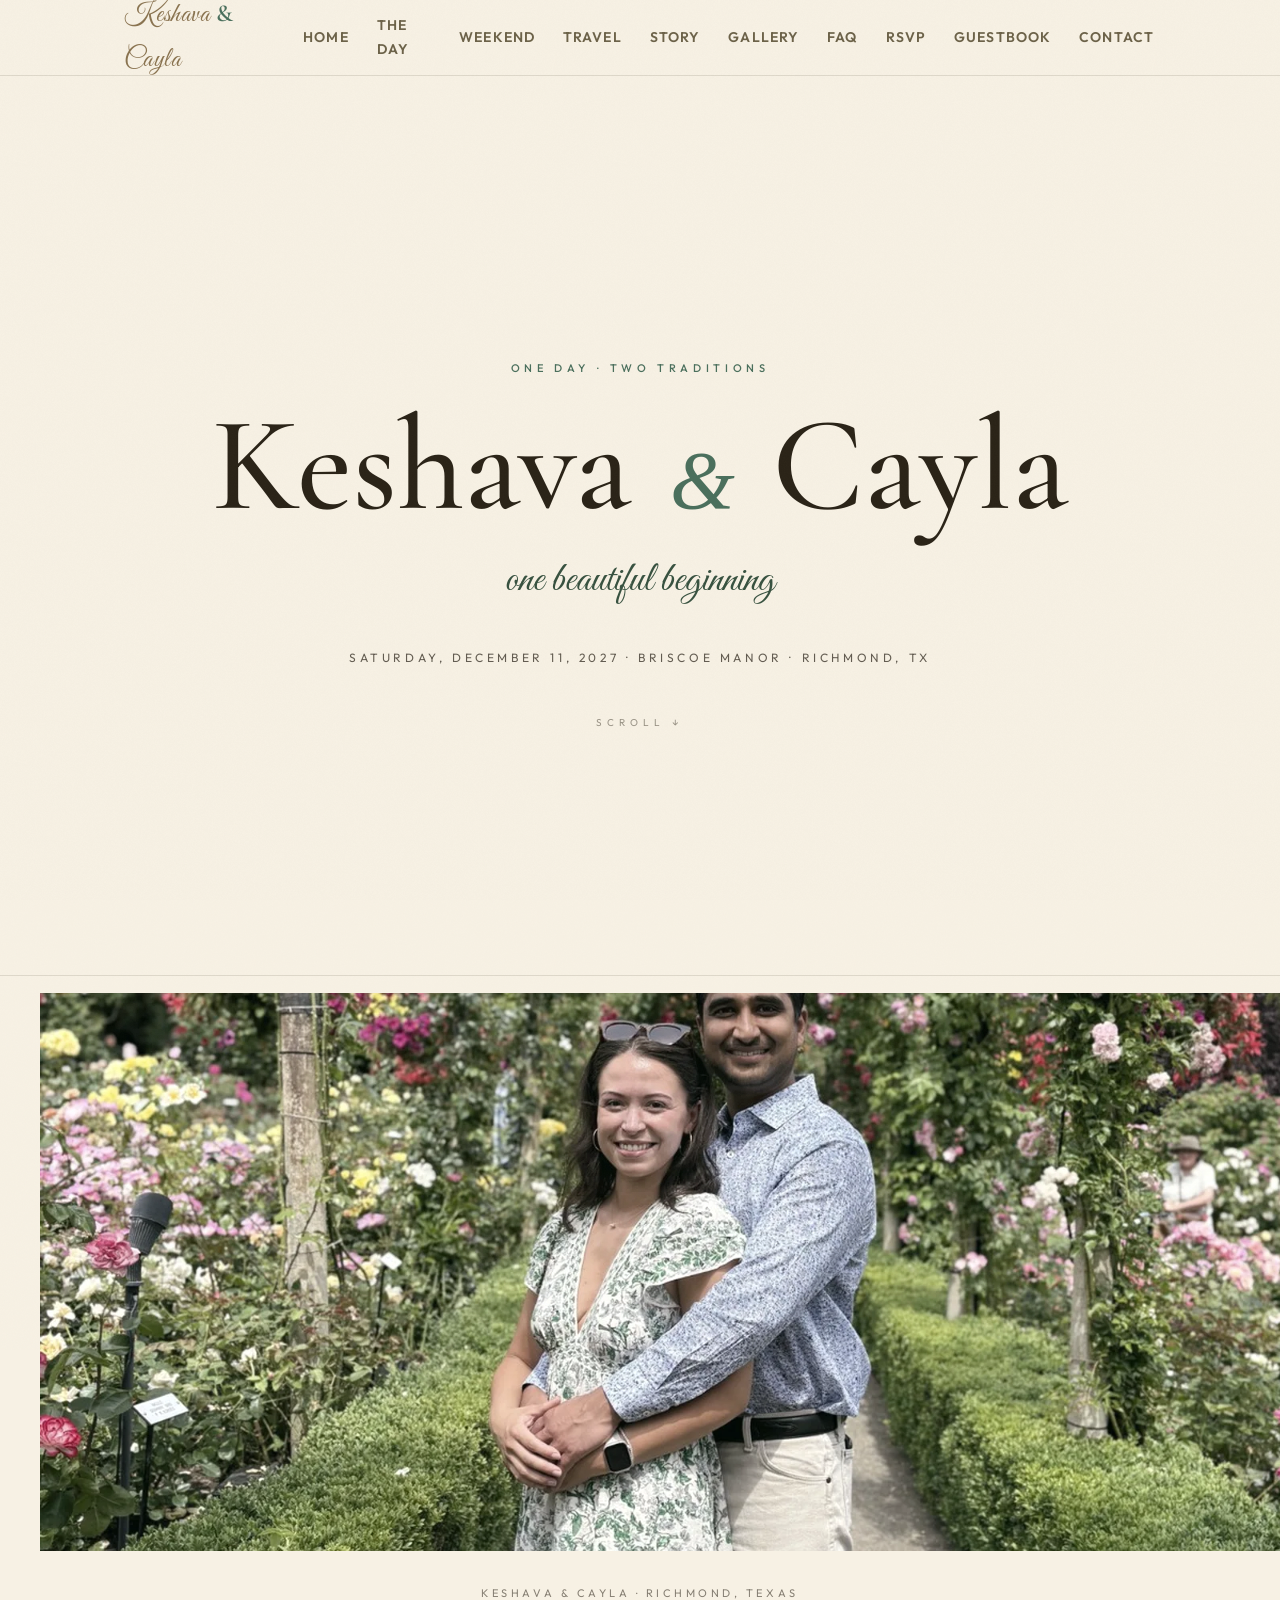
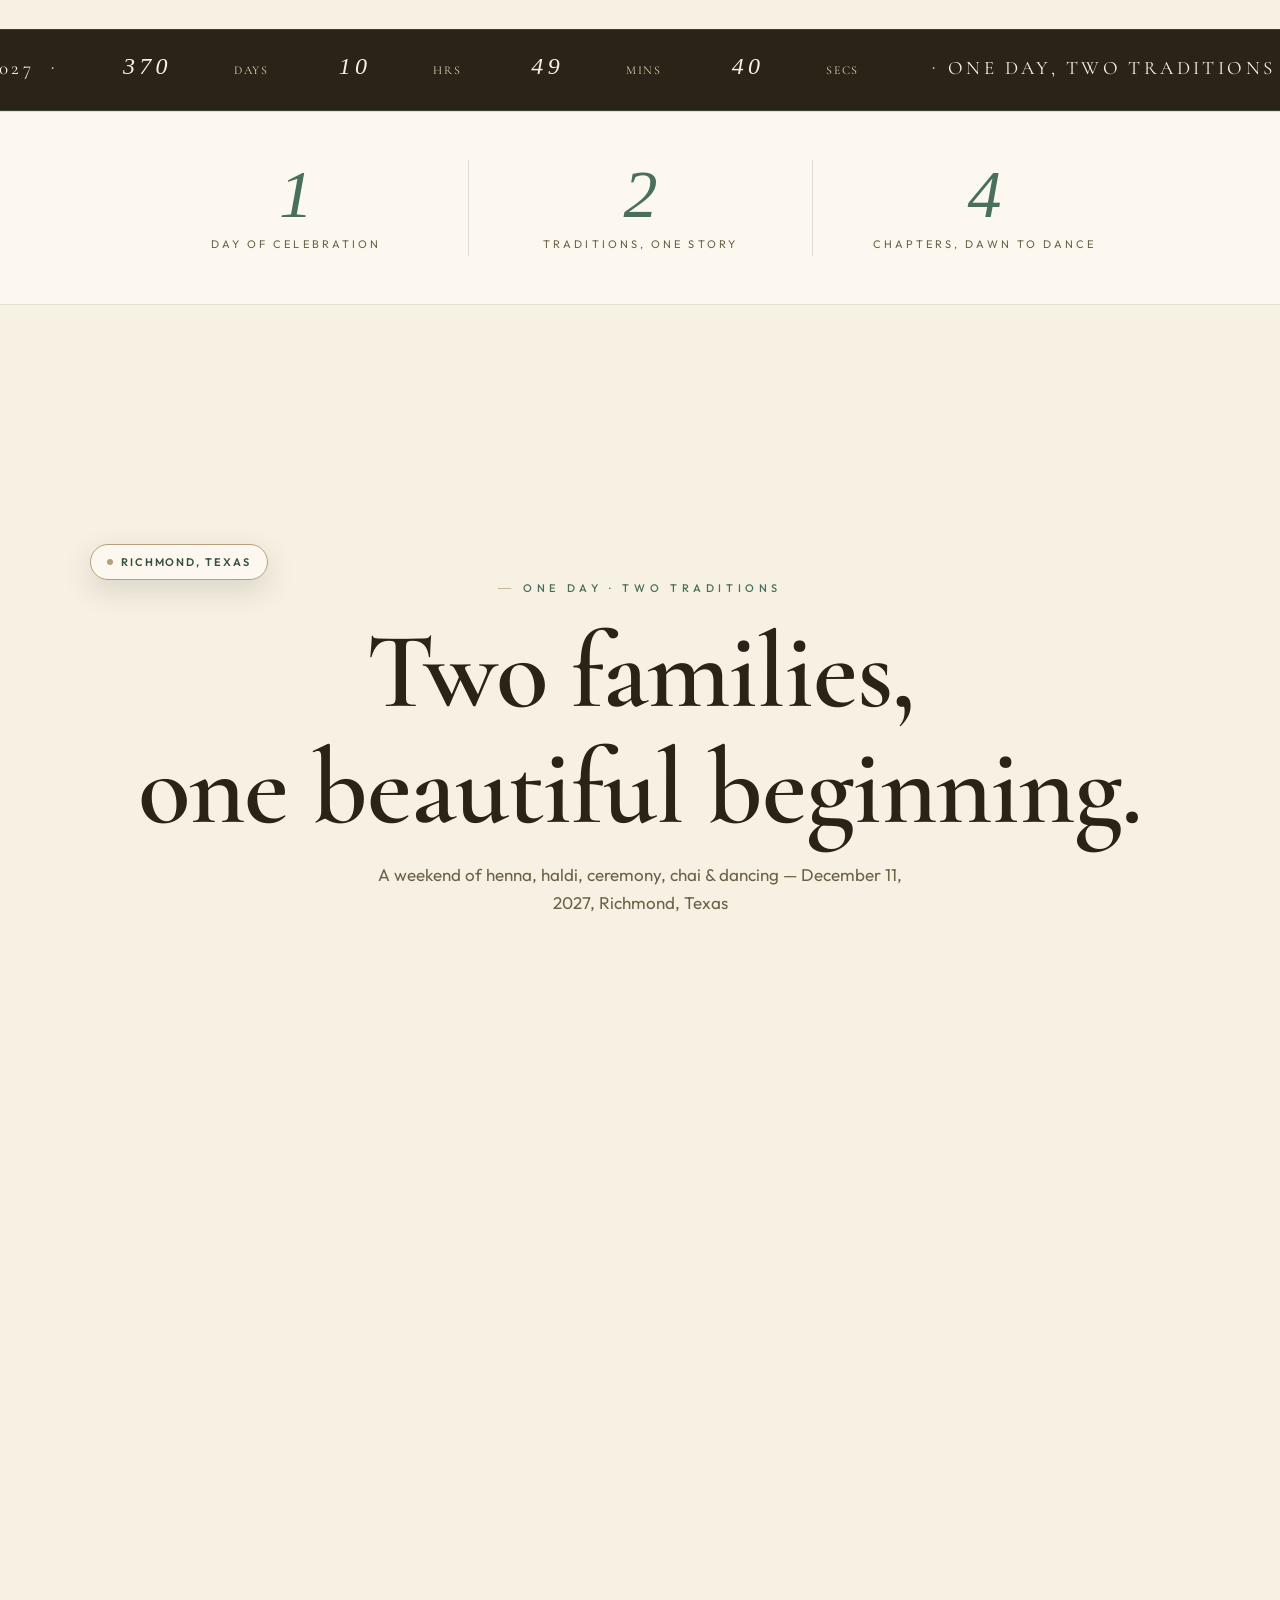
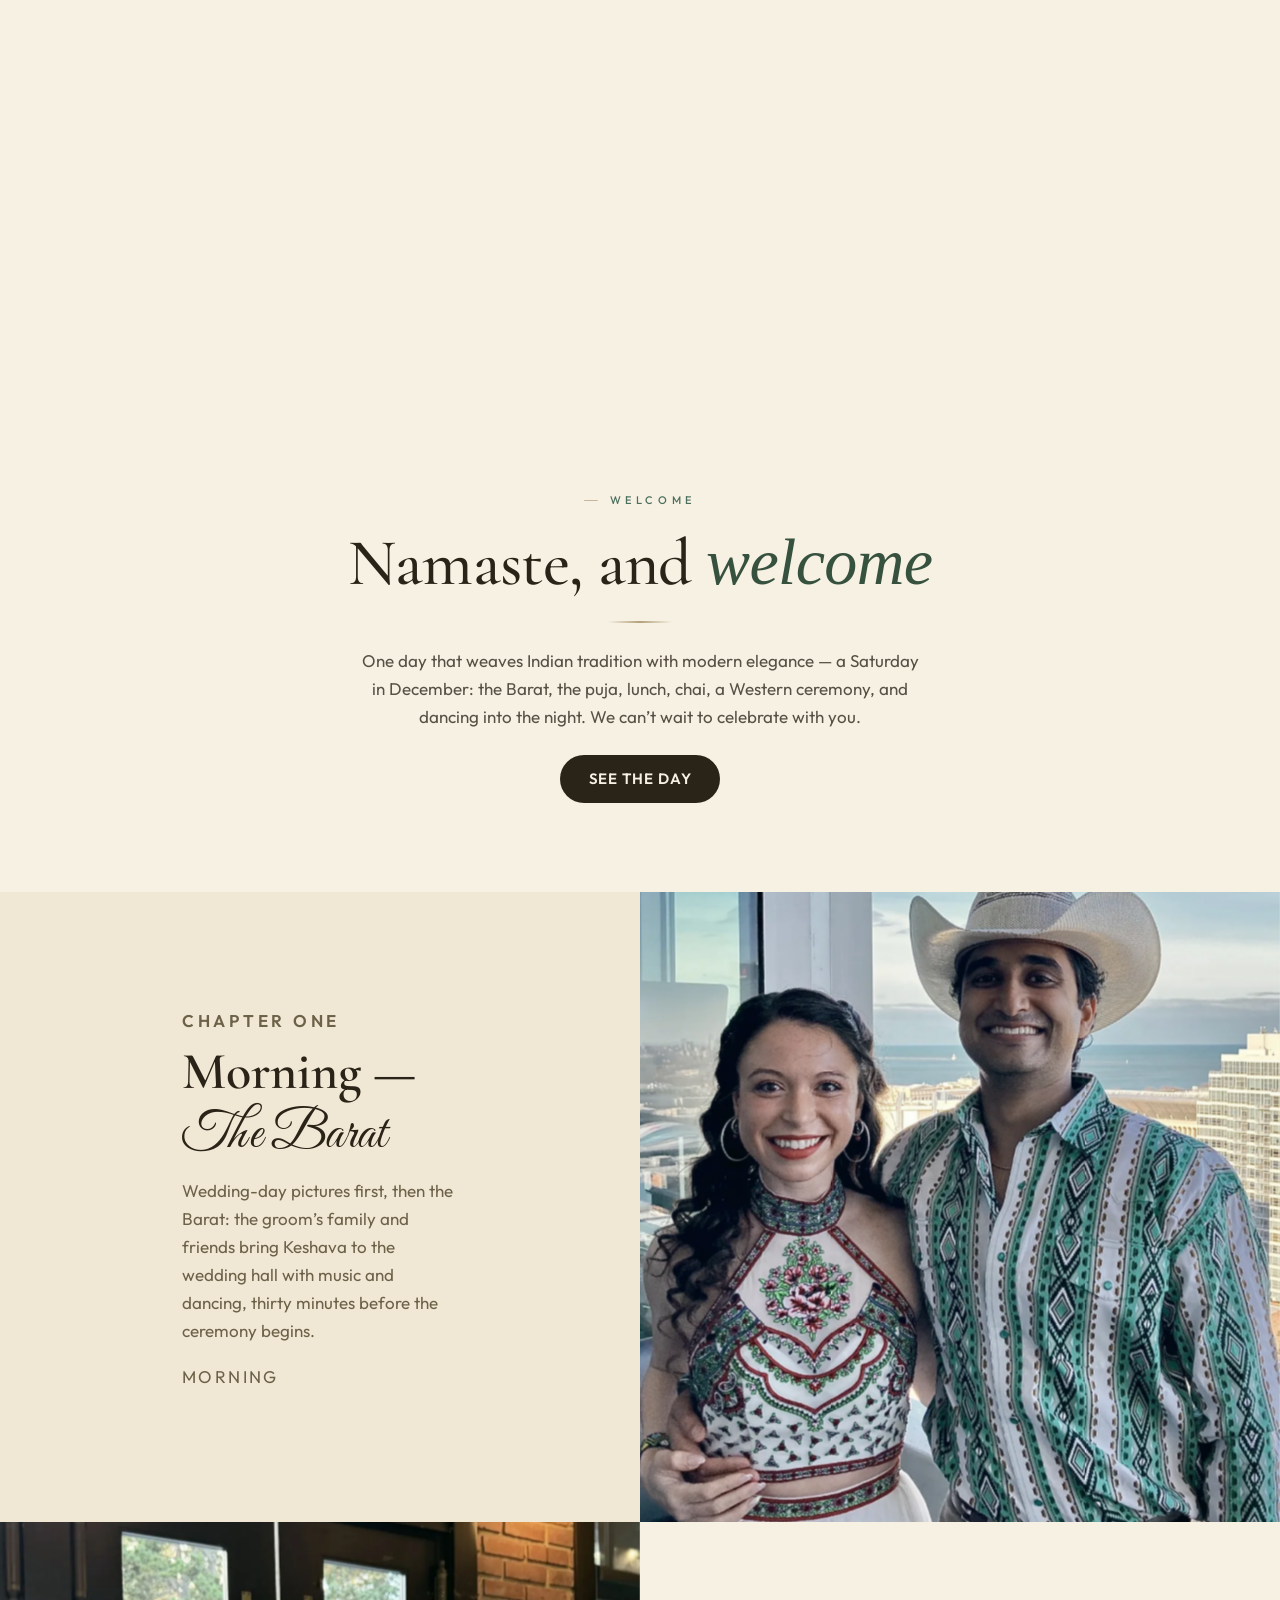
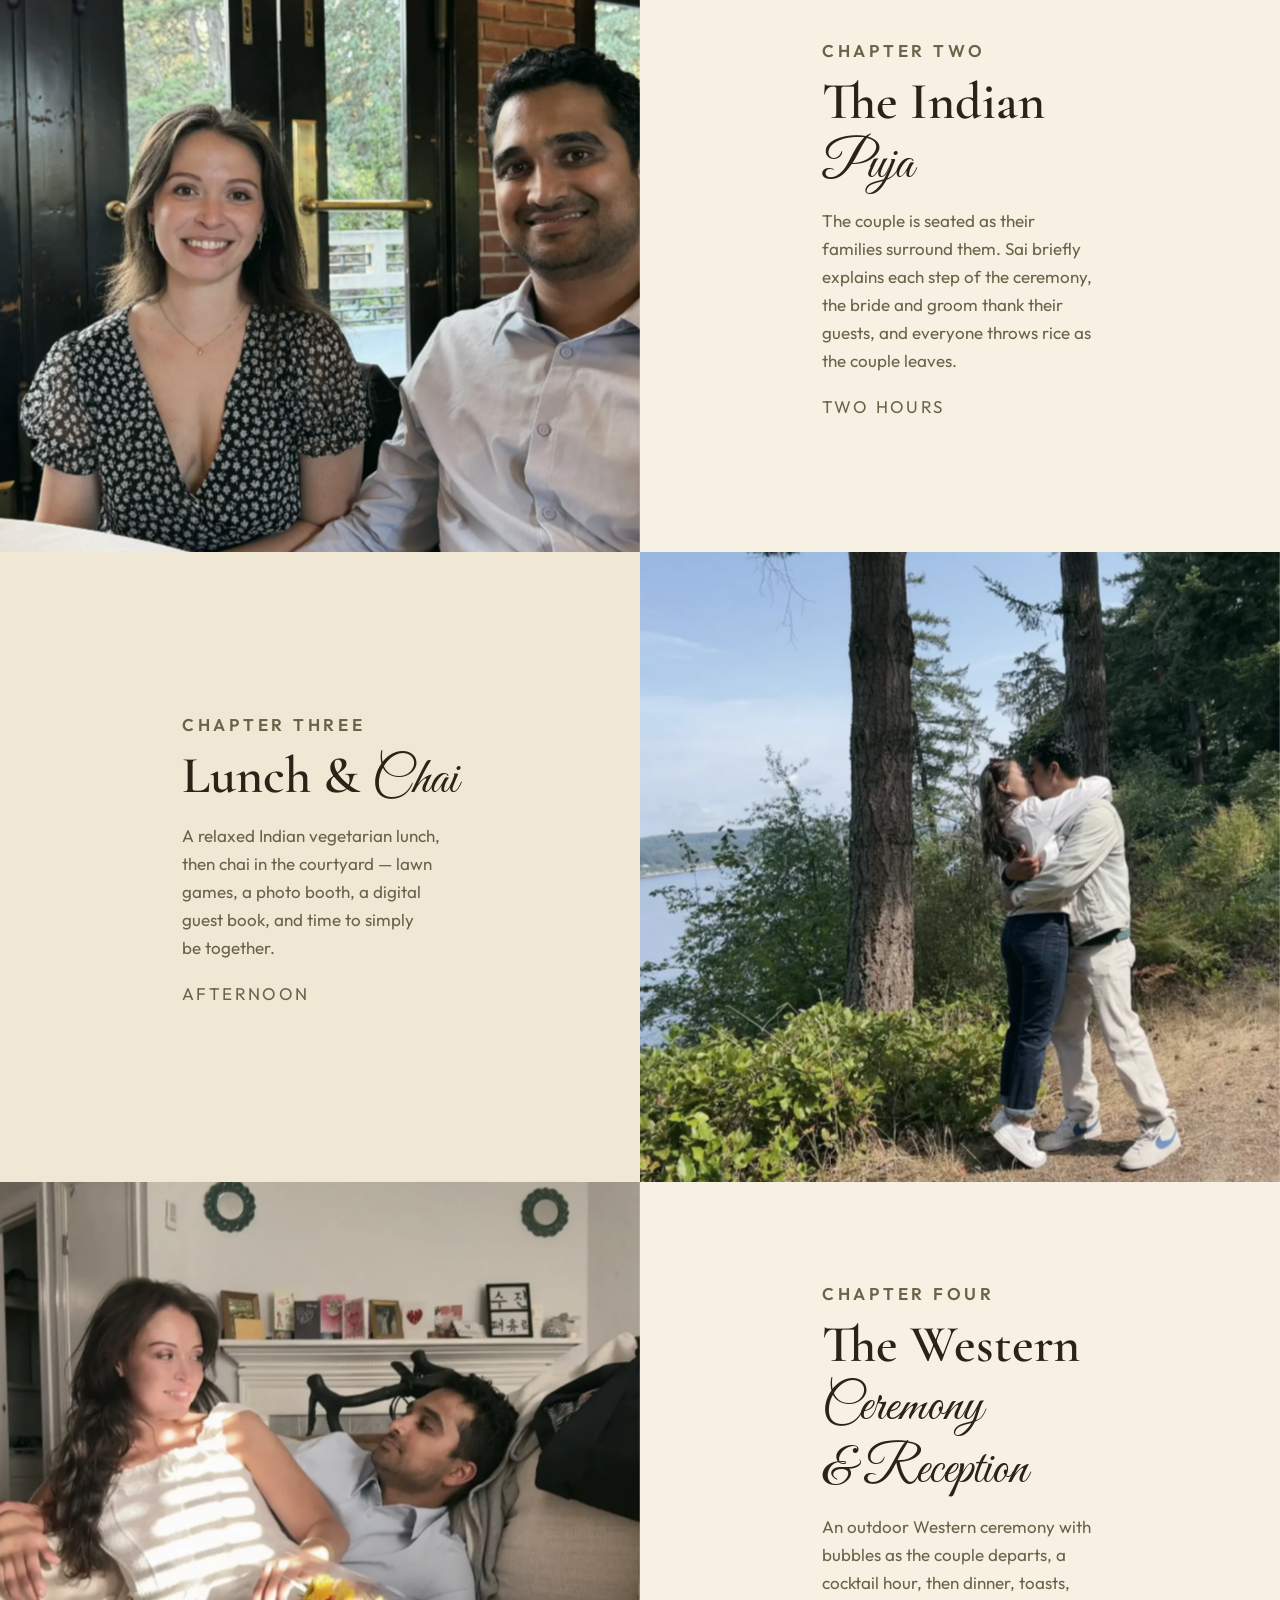
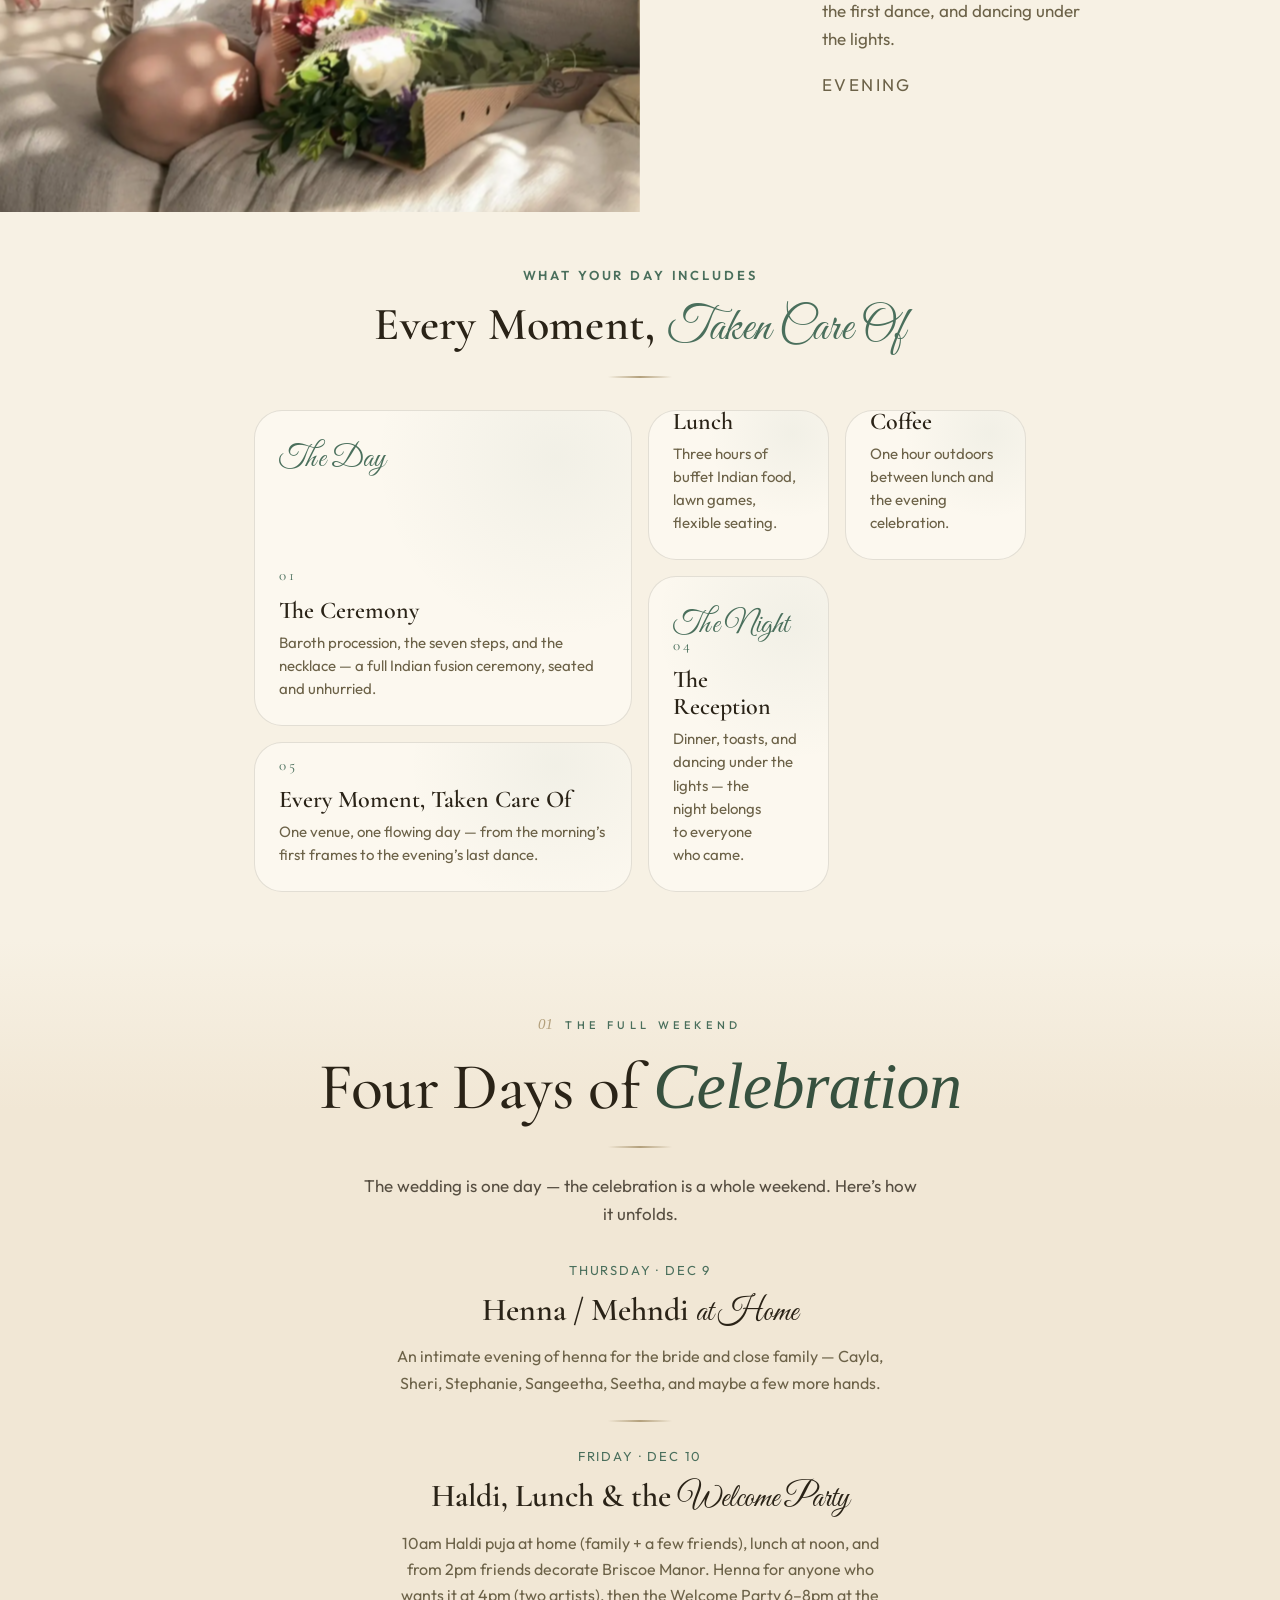
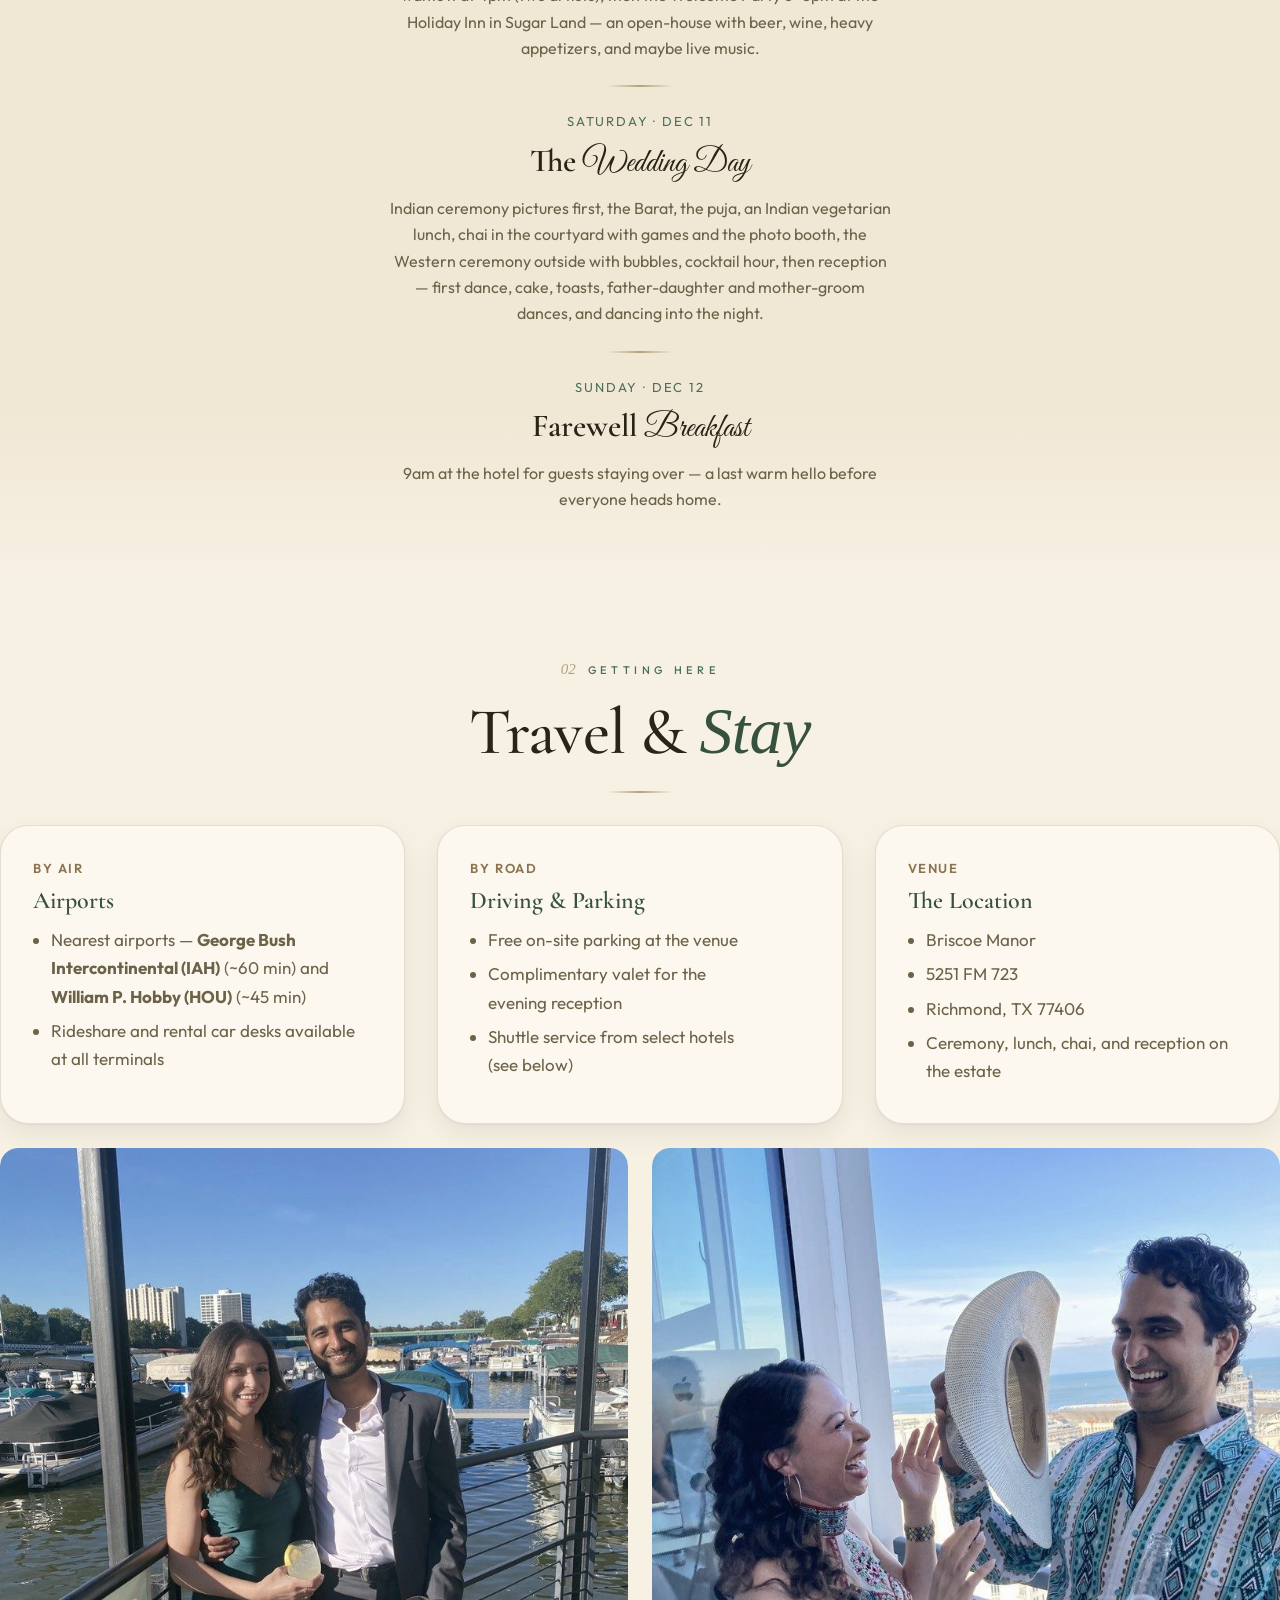
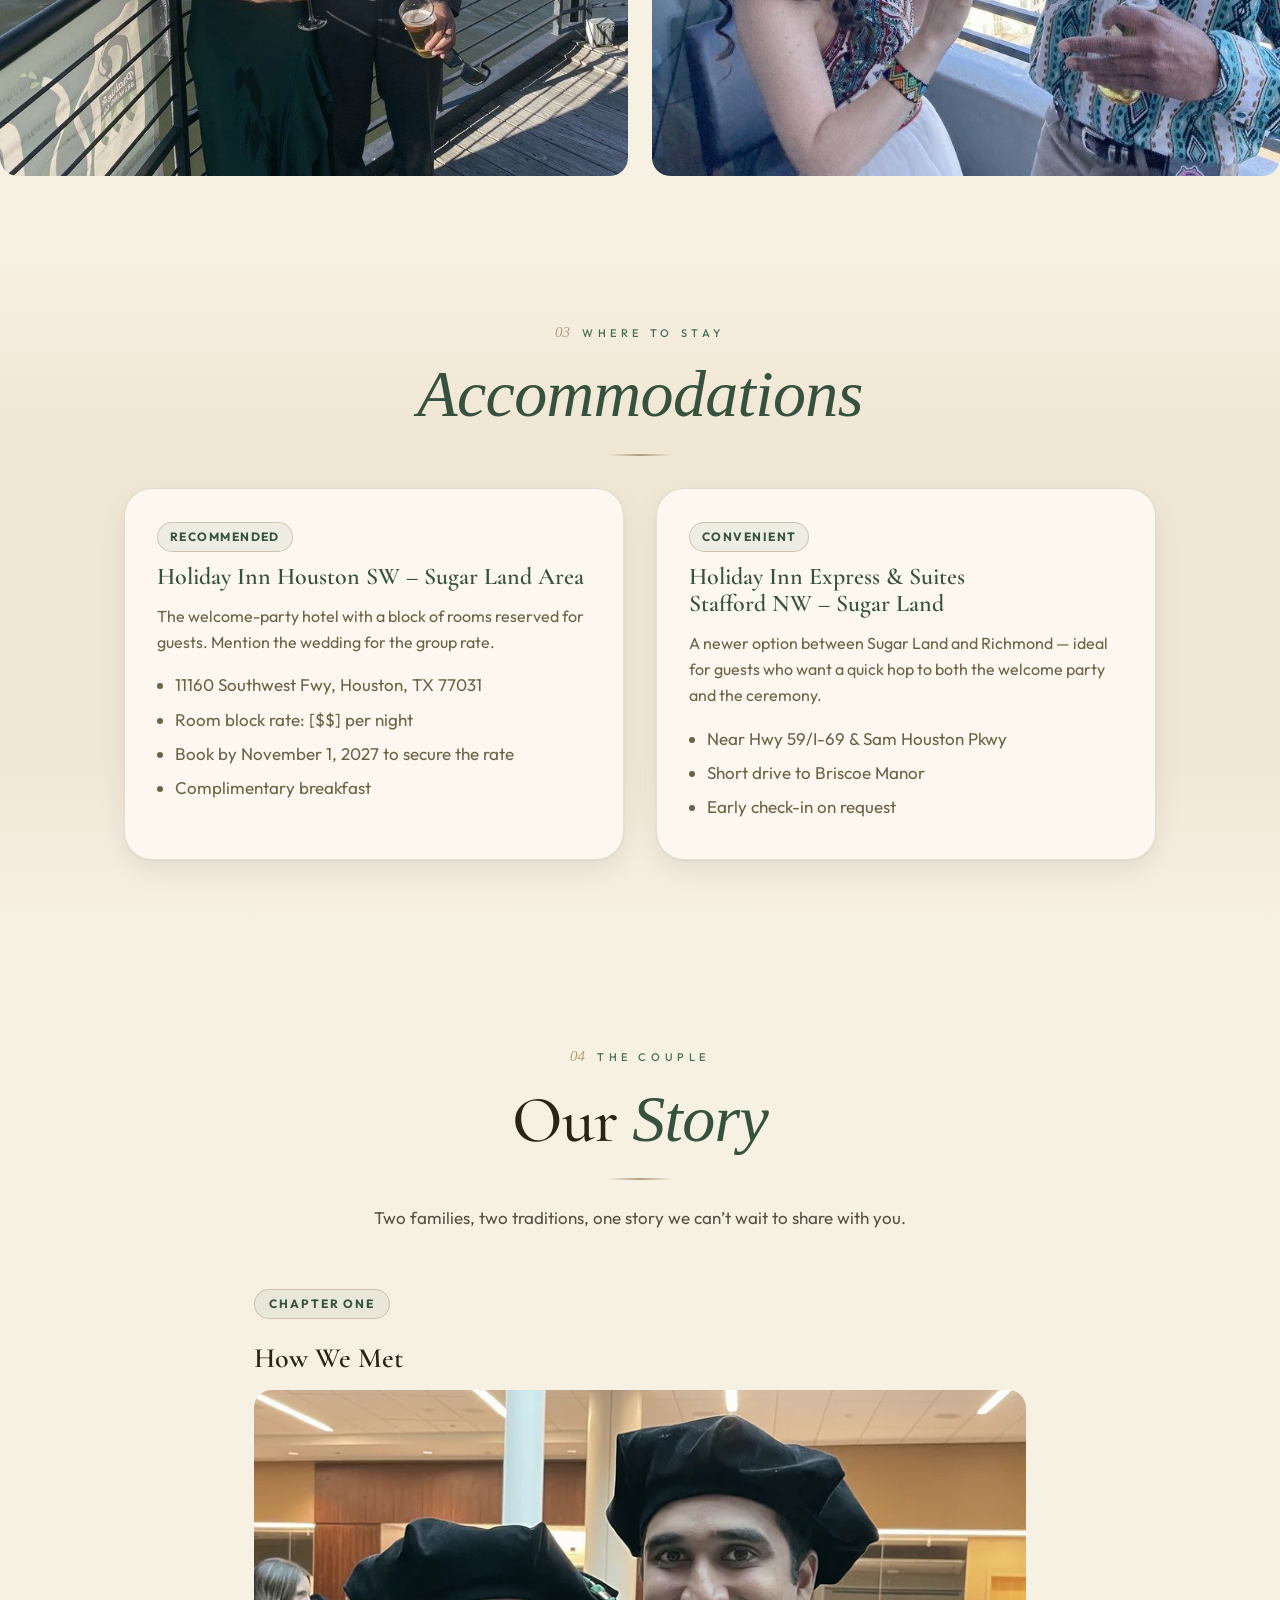
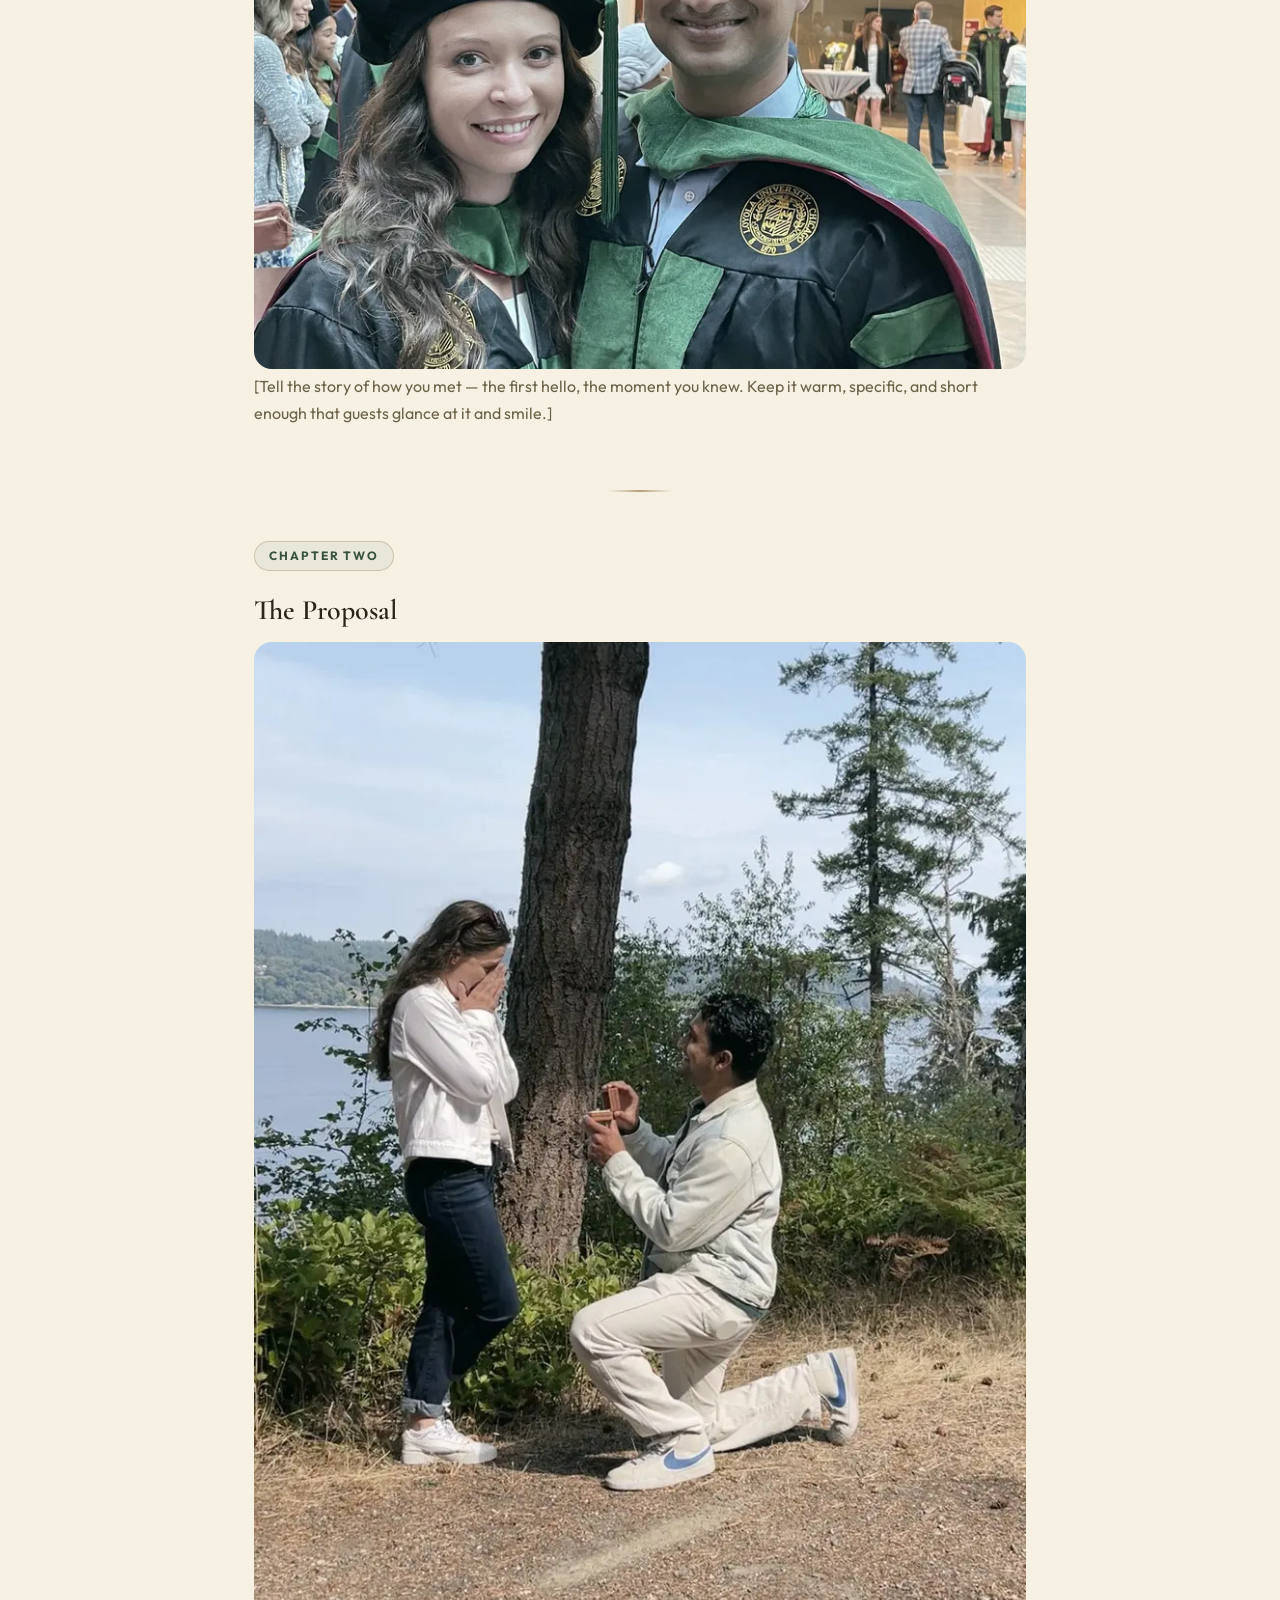
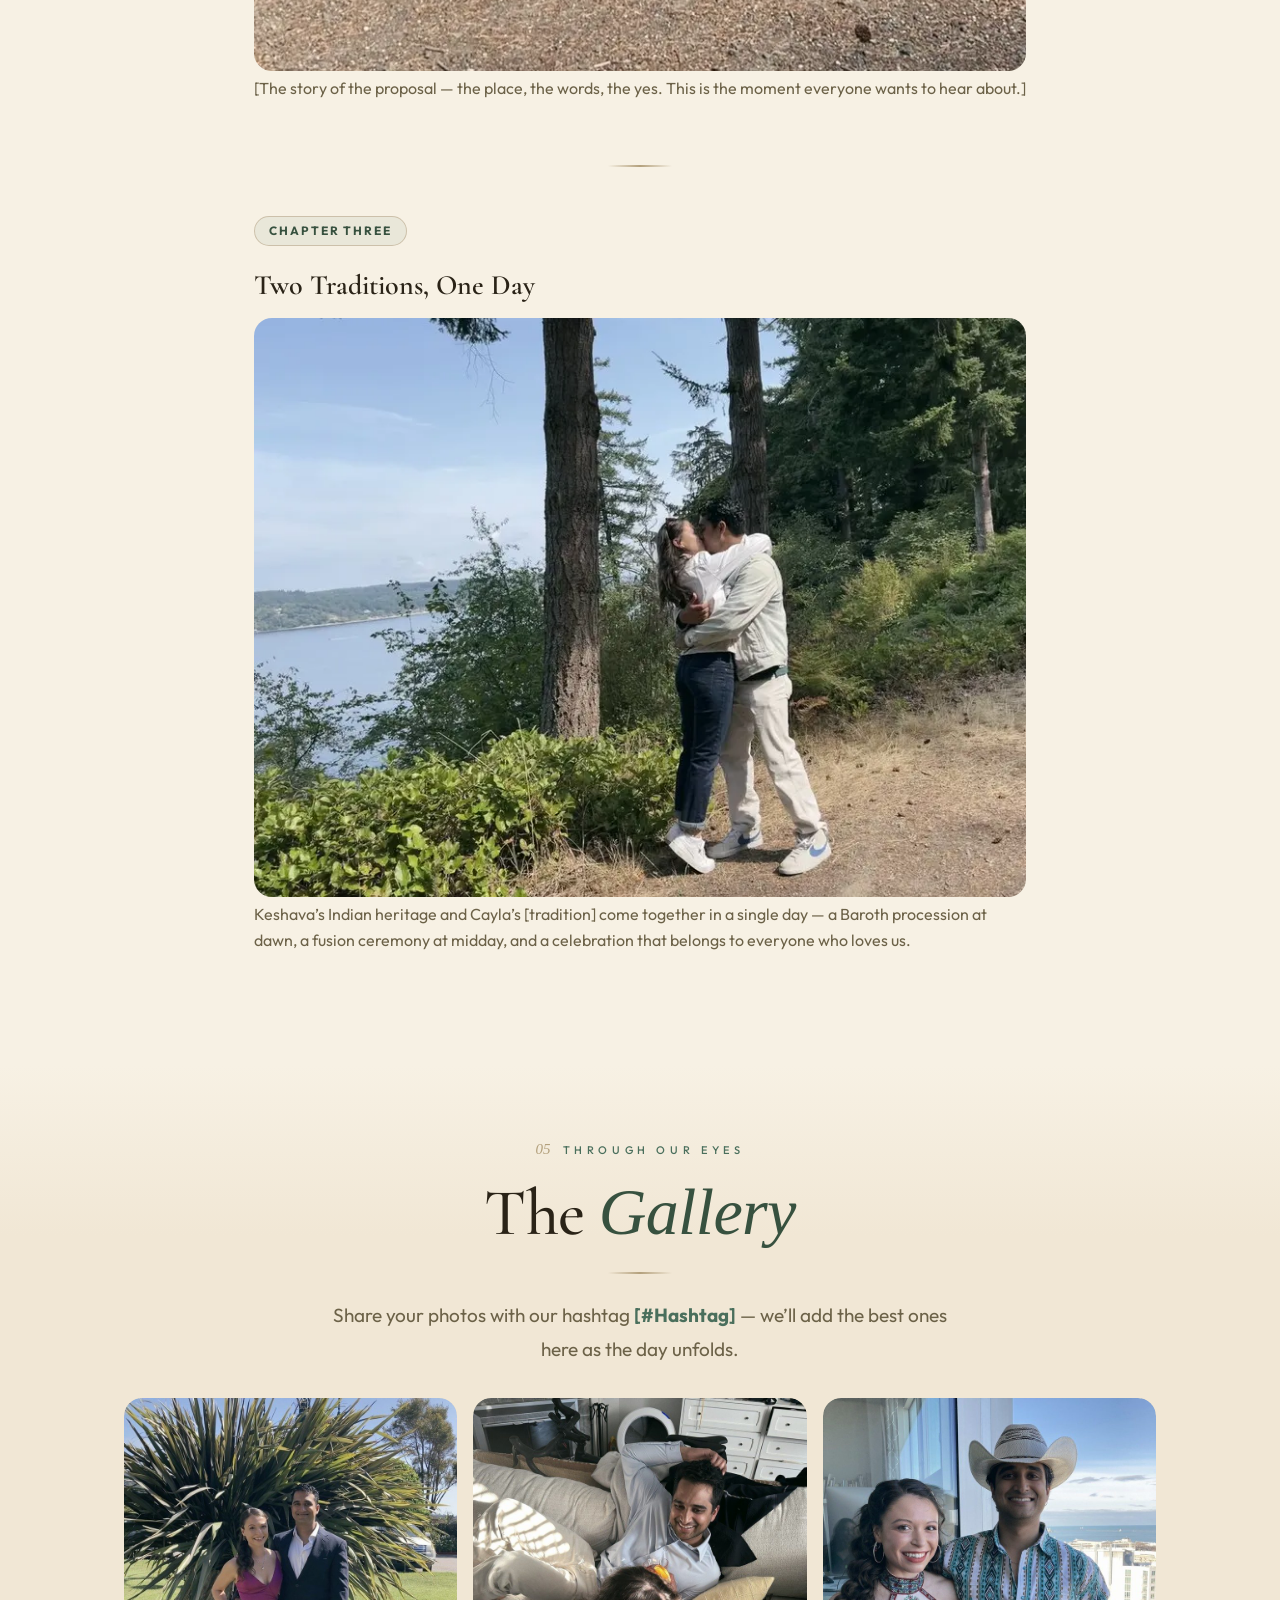
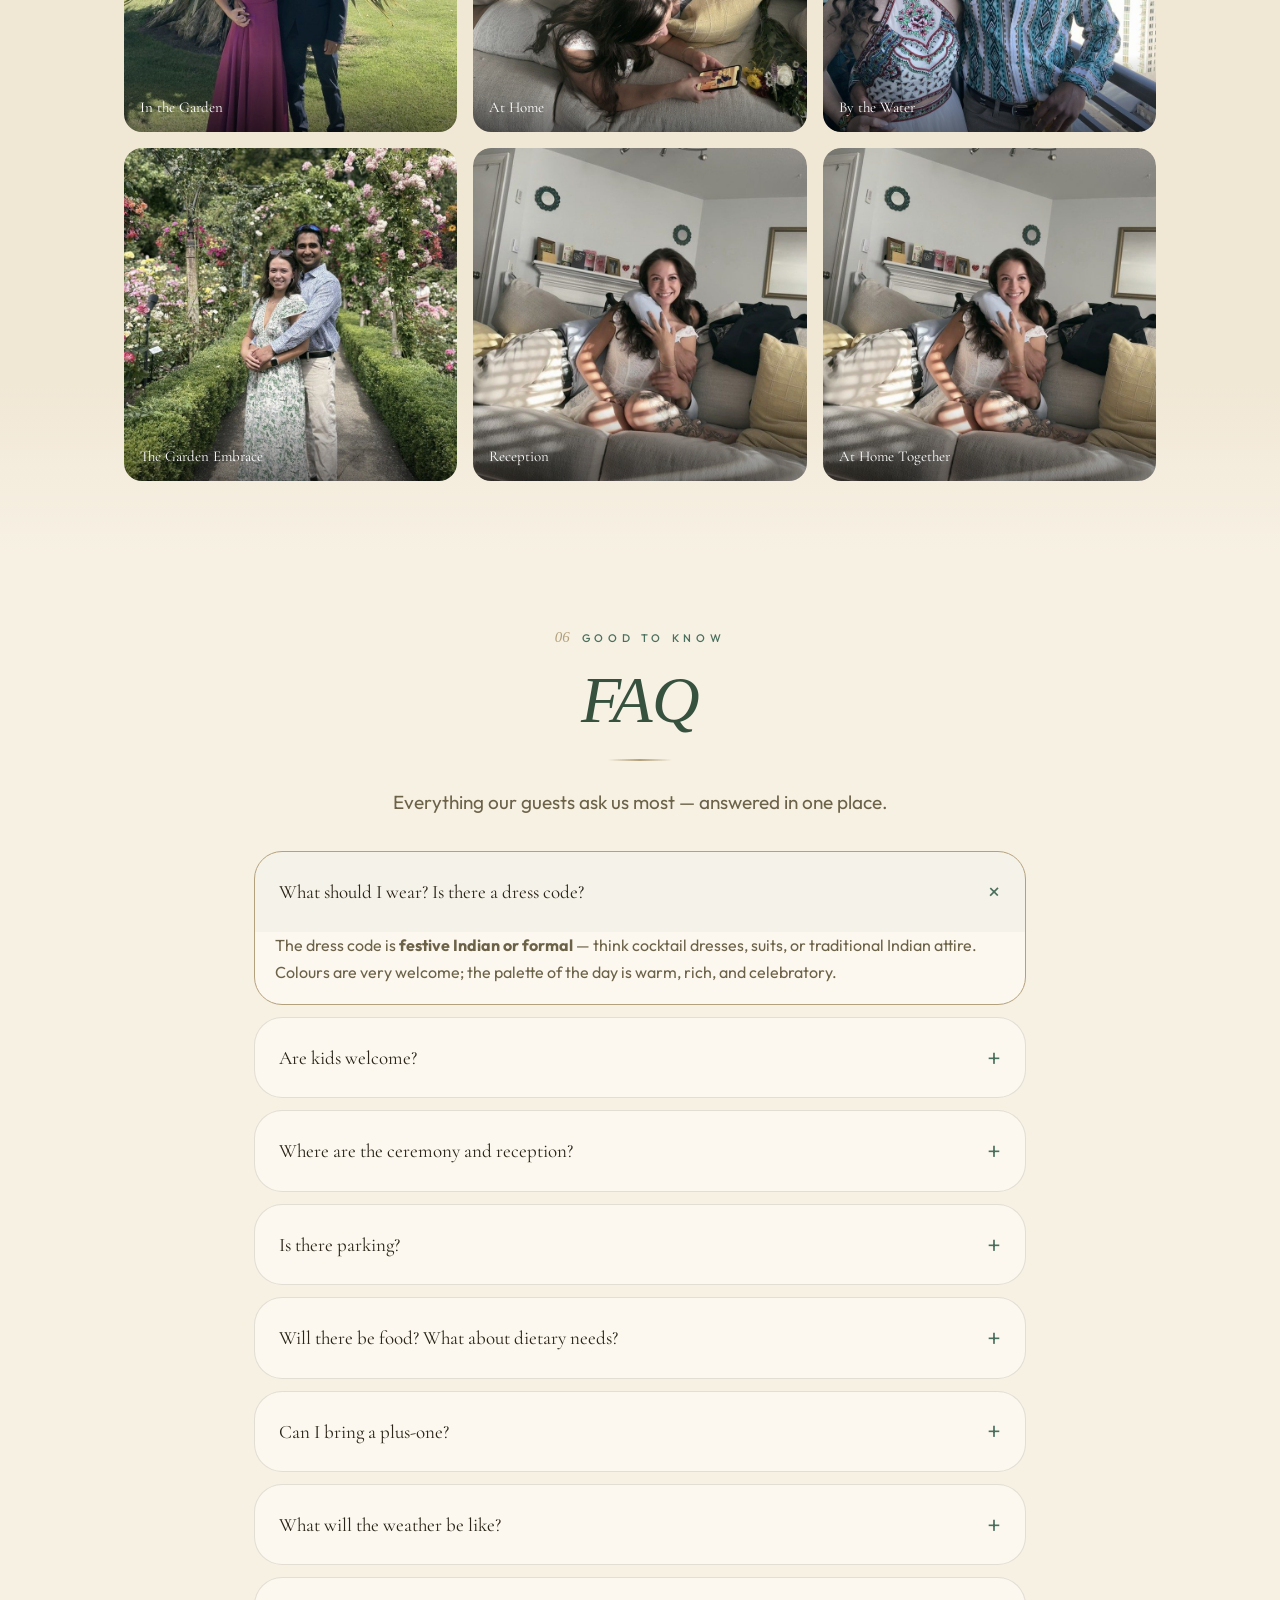
==== commit 6db57f0b: "push editorial language further + mobile parity (Round 78) Continuing the Hart Studio redesign per u" ====
--- a/index.html
+++ b/index.html
@@ -93,8 +93,8 @@
   <!-- Pinned big type (AirSide-style manifesto; sticky while you scroll) -->
   <section class="manifesto" id="manifesto" aria-label="One day, two traditions">
     <div class="manifesto-pin">
-      <p class="eyebrow">One Day &middot; Two Traditions</p>
-      <h2 class="manifesto-type">Two families,<br><span class="script">one beautiful beginning.</span></h2>
+      <p class="ed-num-line"><span class="ed-num">&mdash;</span>One Day &middot; Two Traditions</p>
+      <h2 class="manifesto-type">Two families,<br><em>one beautiful beginning.</em></h2>
       <p class="manifesto-note">A weekend of henna, haldi, ceremony, chai &amp; dancing &mdash; December 11, 2027, Richmond, Texas</p>
     </div>
     <span class="floating-chip manifesto-chip" aria-hidden="true"><span class="chip-dot"></span>Richmond, Texas</span>
--- a/css/styles.css
+++ b/css/styles.css
@@ -354,7 +354,7 @@
   .hero-mark { display: none; }
 }
 
-/* ---------- Stats strip (credibility / at-a-glance) ---------- */
+/* ---------- Stats strip (editorial at-a-glance, R78 Hart language) ---------- */
 .stats {
   border-top: 1px solid var(--line);
   border-bottom: 1px solid var(--line);
@@ -363,27 +363,35 @@
 .stats .wrap {
   display: grid;
   grid-template-columns: repeat(3, 1fr);
-  gap: var(--s4);
-  padding: var(--s5) var(--s4);
-}
-.stat { text-align: center; }
+  gap: 0;
+  padding: var(--s6) var(--s4);
+}
+.stat {
+  text-align: center;
+  padding: 0 var(--s4);
+}
+.stat + .stat {
+  border-left: 1px solid var(--line);
+}
 .stat .stat-num {
   font-family: var(--font-display);
-  font-size: clamp(34px, 5vw, 52px);
-  font-weight: 600;
+  font-style: italic;
+  font-weight: 500;
+  font-size: clamp(40px, 6vw, 68px);
   color: var(--maroon);
   line-height: 1;
   display: block;
 }
 .stat .stat-label {
-  margin-top: 8px;
-  font-size: 12px;
-  letter-spacing: .18em;
+  margin-top: 12px;
+  font-size: 11px;
+  letter-spacing: .28em;
   text-transform: uppercase;
   color: var(--ink-soft);
 }
 @media (max-width: 640px) {
-  .stats .wrap { grid-template-columns: 1fr; gap: var(--s4); }
+  .stats .wrap { grid-template-columns: 1fr; gap: var(--s4); padding: var(--s5) var(--s4); }
+  .stat + .stat { border-left: 0; border-top: 1px solid var(--line); padding-top: var(--s4); }
 }
 
 /* ---------- Offer stack (what guests get) ---------- */
@@ -1152,20 +1160,20 @@
   .gb-count-stat .stat-num { font-size: 36px; }
 }
 
-/* ---------- Marquee (kinetic strip) ---------- */
+/* ---------- Marquee (editorial announcement band, R78) ---------- */
 .marquee {
   overflow: hidden;
   background: var(--ink);
   color: var(--ivory);
-  padding: 18px 0;
+  padding: 20px 0;
   border-top: 1px solid rgba(74,111,92,.4);
   border-bottom: 1px solid rgba(74,111,92,.4);
   white-space: nowrap;
 }
 .marquee span {
   font-family: var(--font-display);
-  font-size: 20px;
-  letter-spacing: .14em;
+  font-size: 19px;
+  letter-spacing: .18em;
   text-transform: uppercase;
   color: var(--ivory);
   padding: 0 28px;
@@ -1202,8 +1210,9 @@
 }
 .marquee .cd-num {
   font-family: var(--font-display);
-  font-size: 22px;
-  font-weight: 600;
+  font-style: italic;
+  font-weight: 500;
+  font-size: 24px;
   color: var(--ivory);
   line-height: 1;
   display: inline;
@@ -1572,6 +1581,21 @@
   .hero-eyebrow { letter-spacing: .3em; font-size: 10px; }
   .hero-date { letter-spacing: .22em; }
   .ed-num-line { letter-spacing: .3em; }
+  /* R78 mobile editorial parity: tighter section rhythm, smaller type
+     accents, hero image scaled to the small screen */
+  .hero { min-height: auto; padding: var(--s8) var(--s4) var(--s6); }
+  .hero-script-line { margin-top: var(--s3); }
+  .hero-image-wrap img { height: clamp(300px, 58vh, 480px); }
+  .hero-image-caption { padding: var(--s2) var(--s3) var(--s4); font-size: 10px; letter-spacing: .26em; }
+  .section { padding: var(--s6) 0; }
+  .section-tight { padding: var(--s5) 0; }
+  .ed-title { font-size: clamp(32px, 9vw, 48px); }
+  .ed-intro { font-size: 16px; line-height: 1.6; }
+  .ed-num-line .ed-num { font-size: 14px; }
+  .manifesto { height: 160vh; }
+  .manifesto-type { font-size: clamp(36px, 11vw, 58px); }
+  .manifesto-note { font-size: 15px; }
+  .stat .stat-num { font-size: 44px; }
 }
 
 /* CSS view() timeline reveal — progressive enhancement for Chrome.
@@ -1644,11 +1668,13 @@
   color: var(--ink);
   margin: var(--s3) 0 0;
 }
-.manifesto-type .script {
-  font-family: var(--font-script);
-  font-size: 1.18em;
+.manifesto-type em {
+  font-style: italic;
+  font-weight: 400;
+  font-family: var(--font-display);
+  font-size: 1em;
   color: var(--maroon-deep);
-  line-height: 1.15;
+  line-height: 1.08;
 }
 .manifesto-note {
   max-width: 540px;
@@ -1657,18 +1683,13 @@
 }
 @media (max-width: 760px) {
   .manifesto { height: 160vh; }
-  .manifesto-type { font-size: clamp(38px, 12vw, 64px); }
-}
-
-.hero-date {
-  margin: 14px 0 0;
-  font-family: var(--font-body);
-  font-size: 15px;
-  letter-spacing: .18em;
-  text-transform: uppercase;
-  color: var(--maroon-deep);
-  animation: fade-up 800ms 340ms ease both;
-}
+  .manifesto-type { font-size: clamp(36px, 11vw, 58px); }
+  .manifesto-note { font-size: 15px; }
+}
+
+/* R77 editorial .hero-date is defined in the Round 77 hero block;
+   the old sunset-era .hero-date rule (15px / .18em / fade-up entrance)
+   was removed. */
 
 .tile-time {
   font-family: var(--font-body);
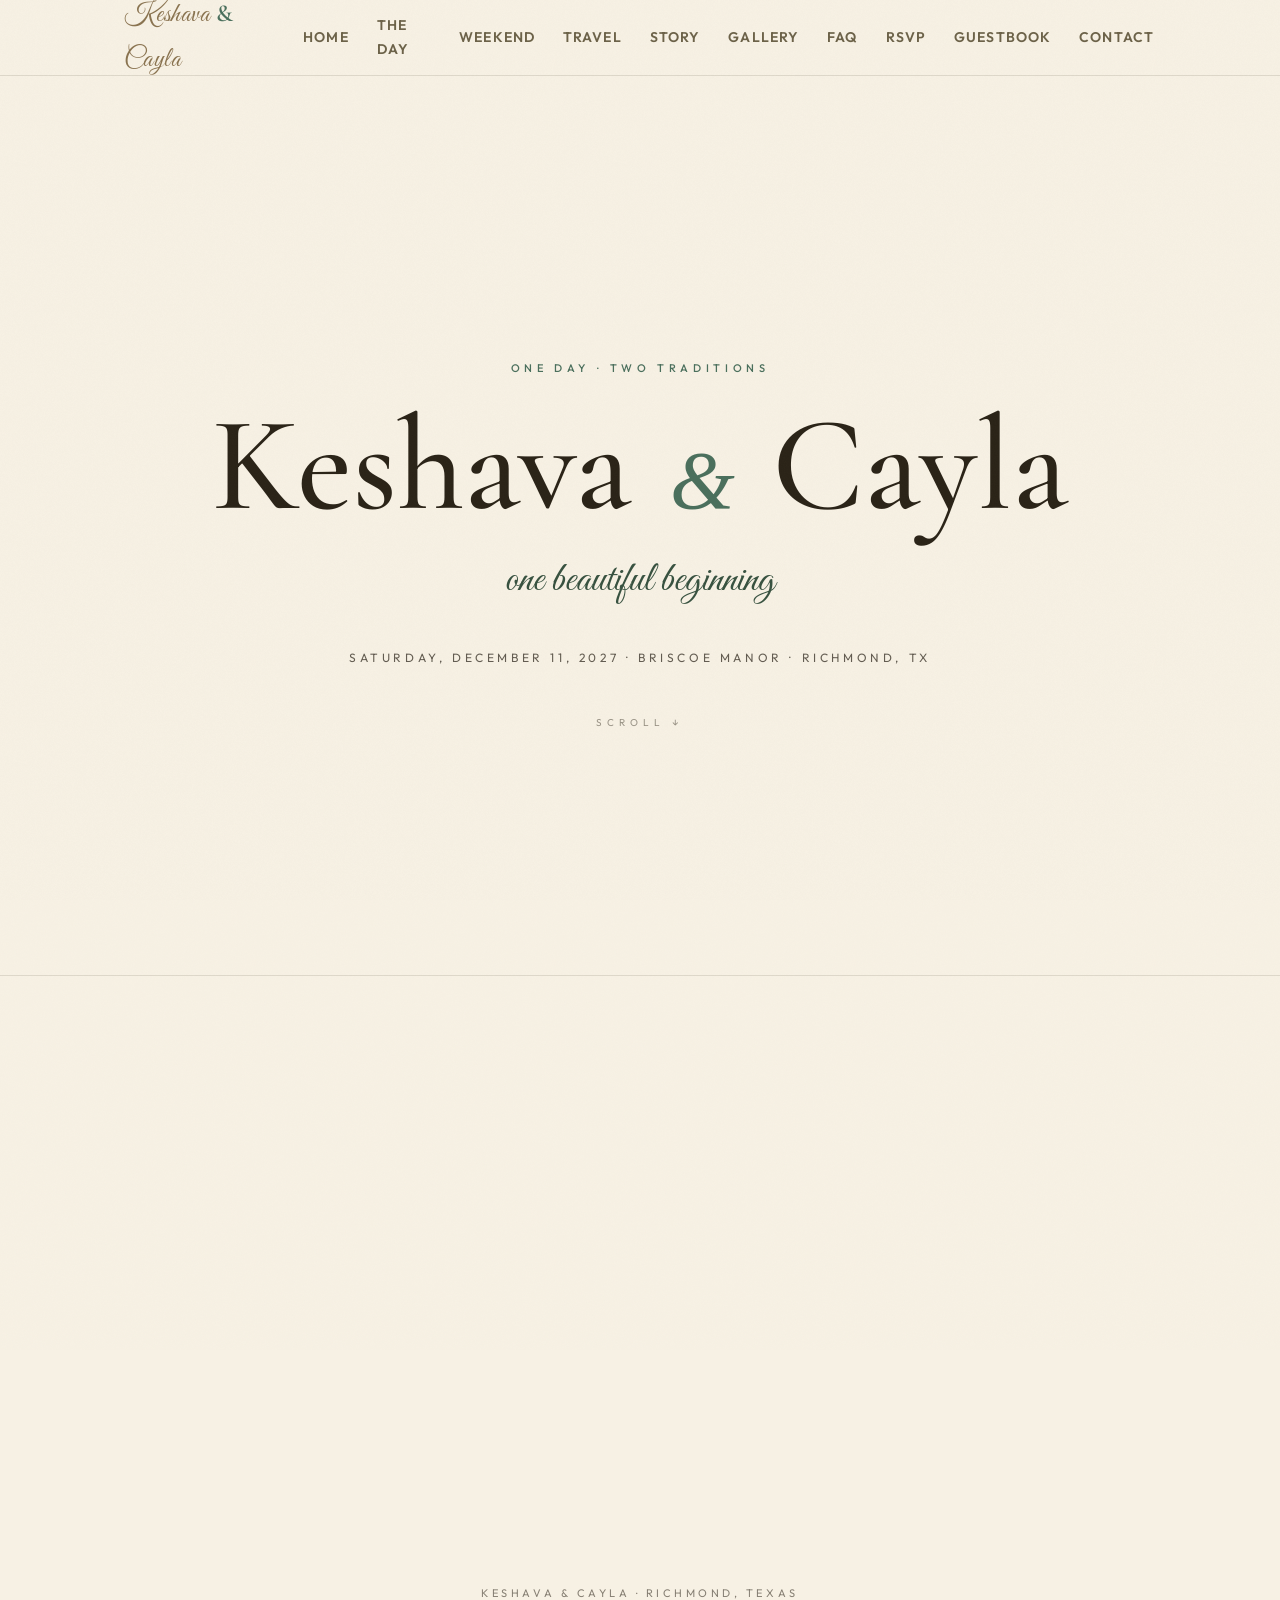
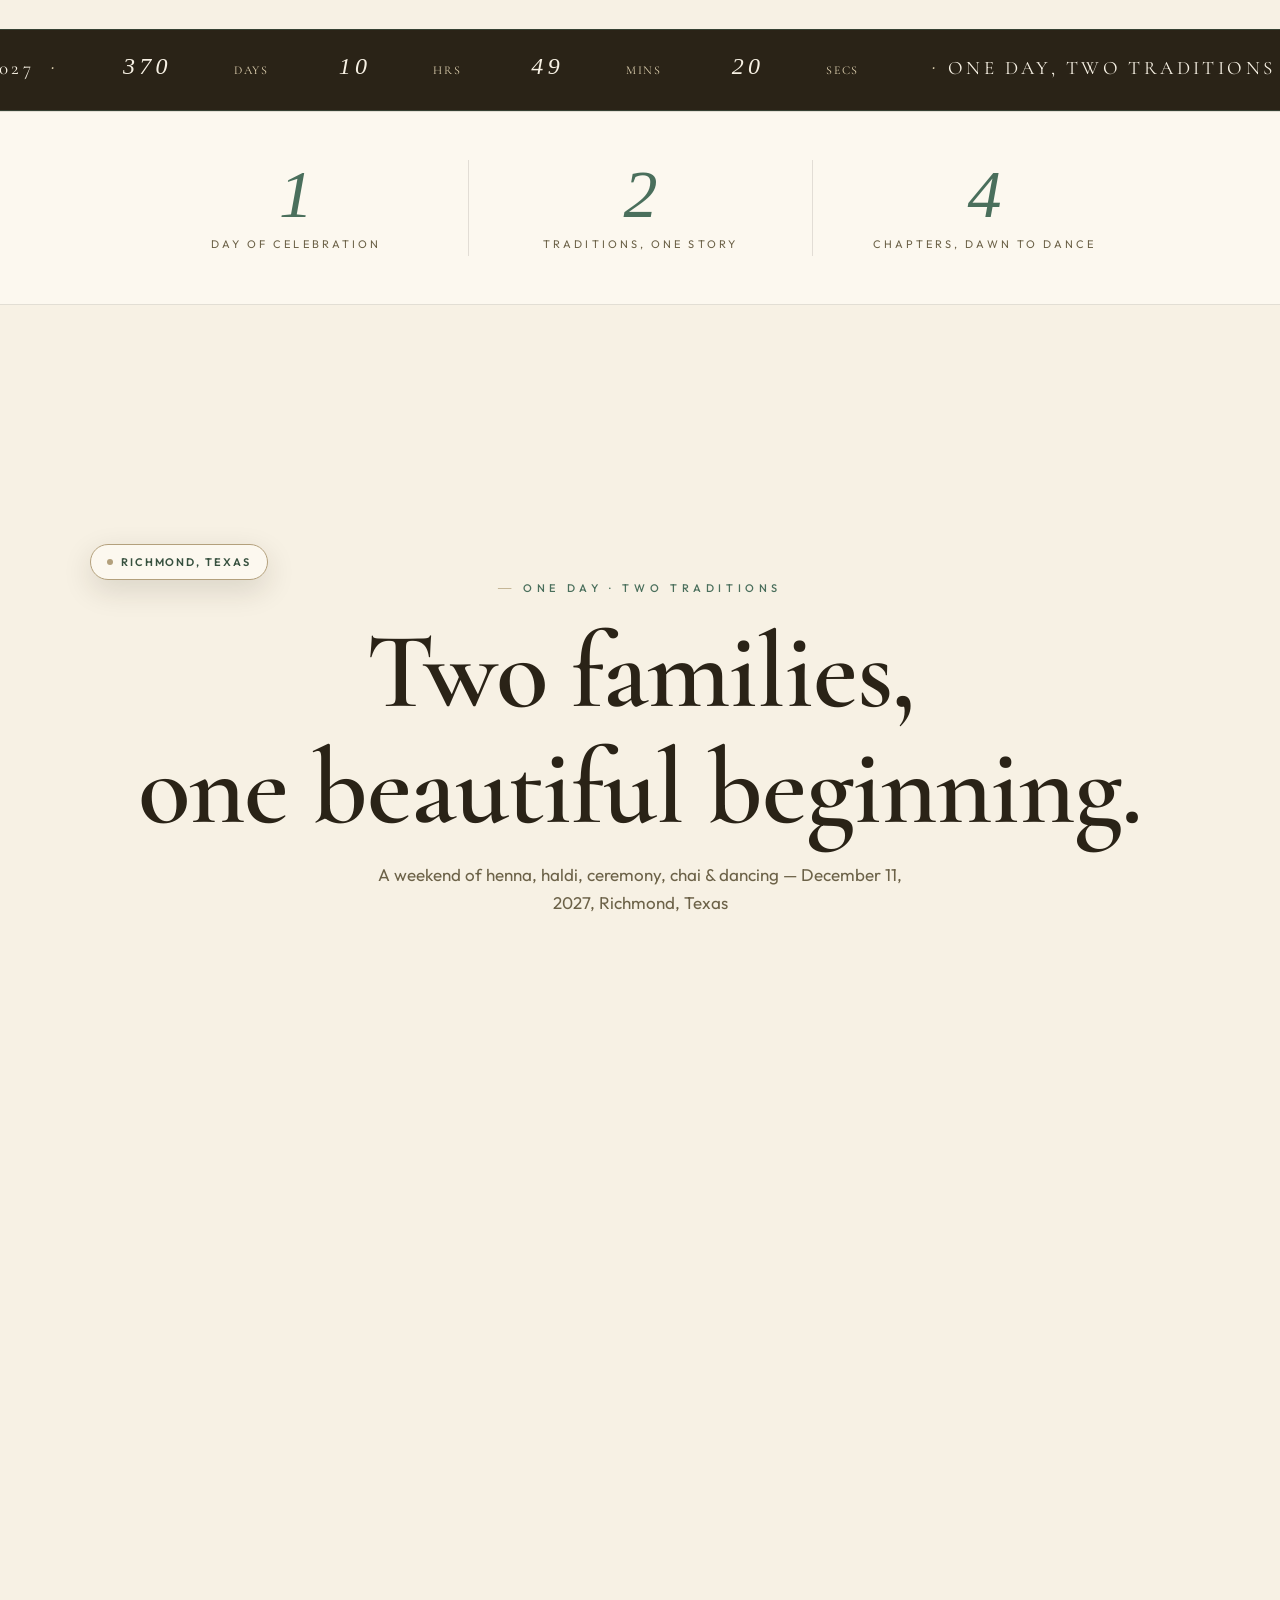
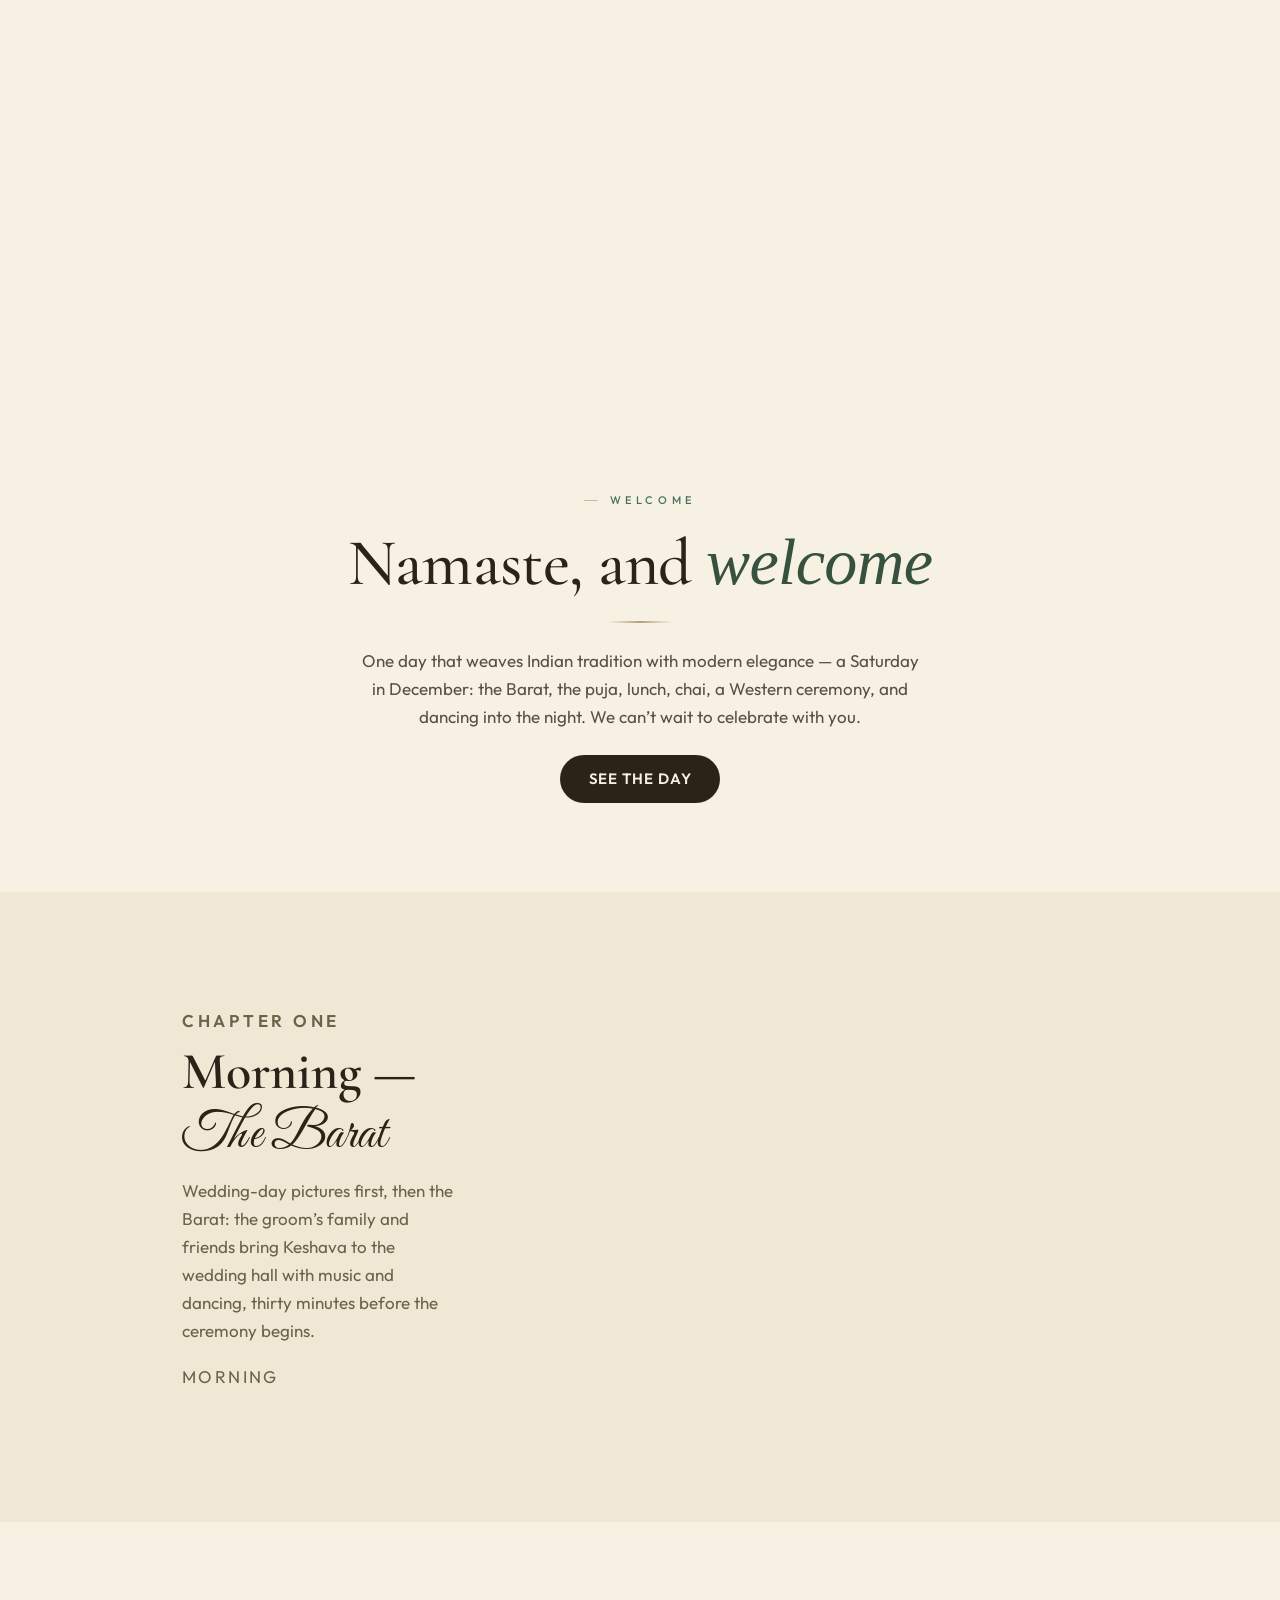
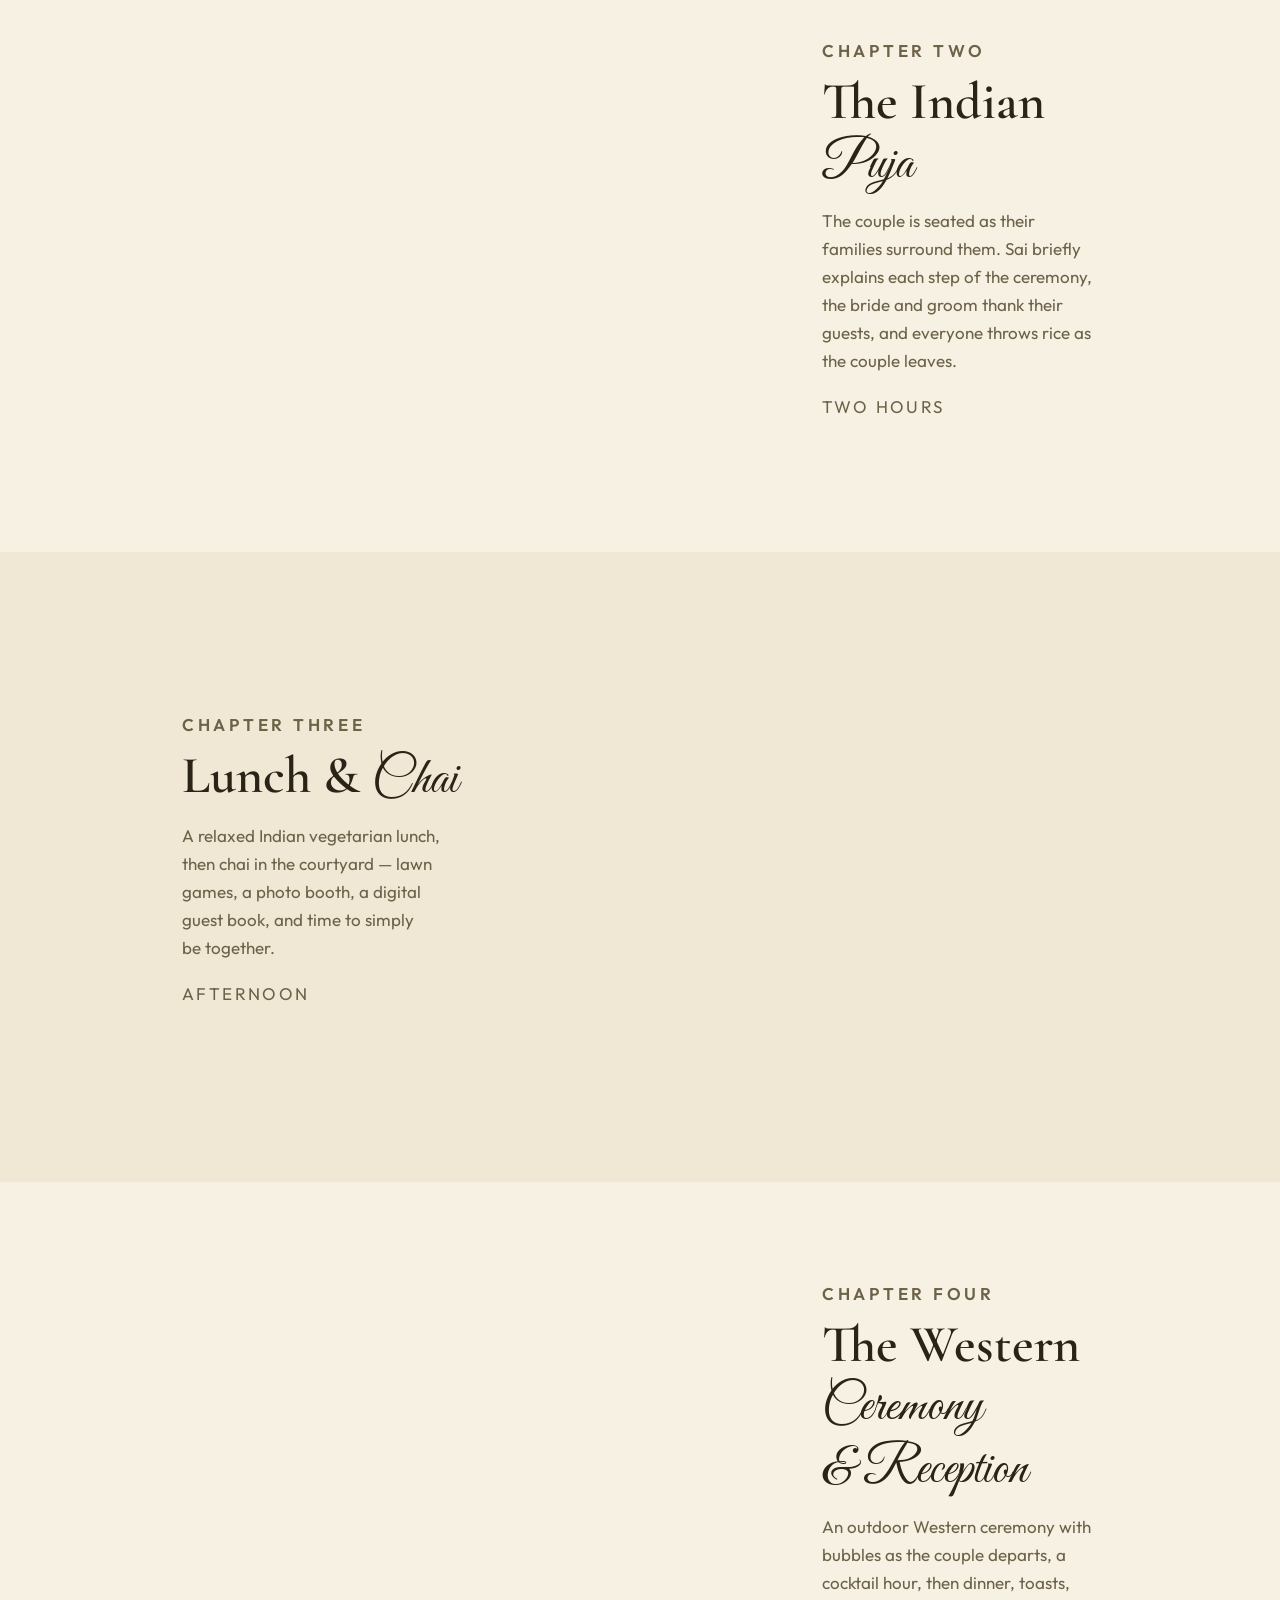
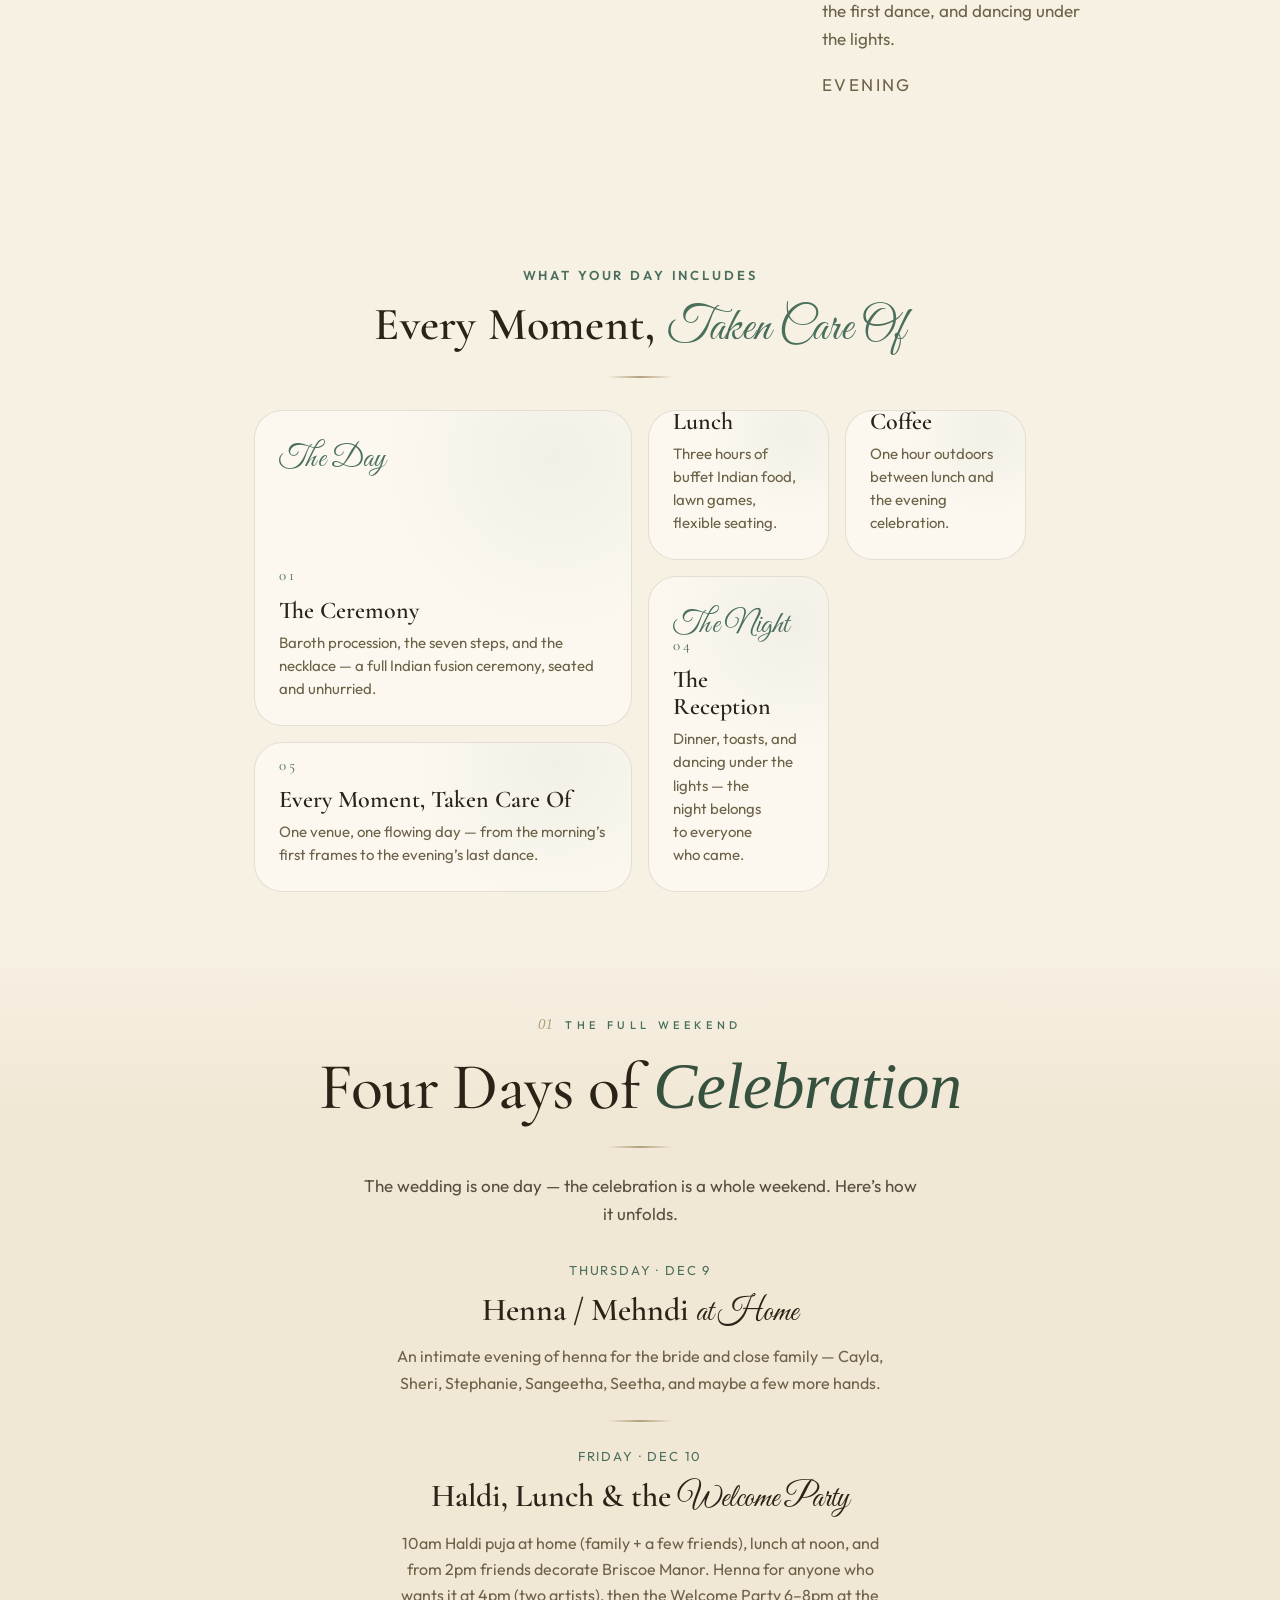
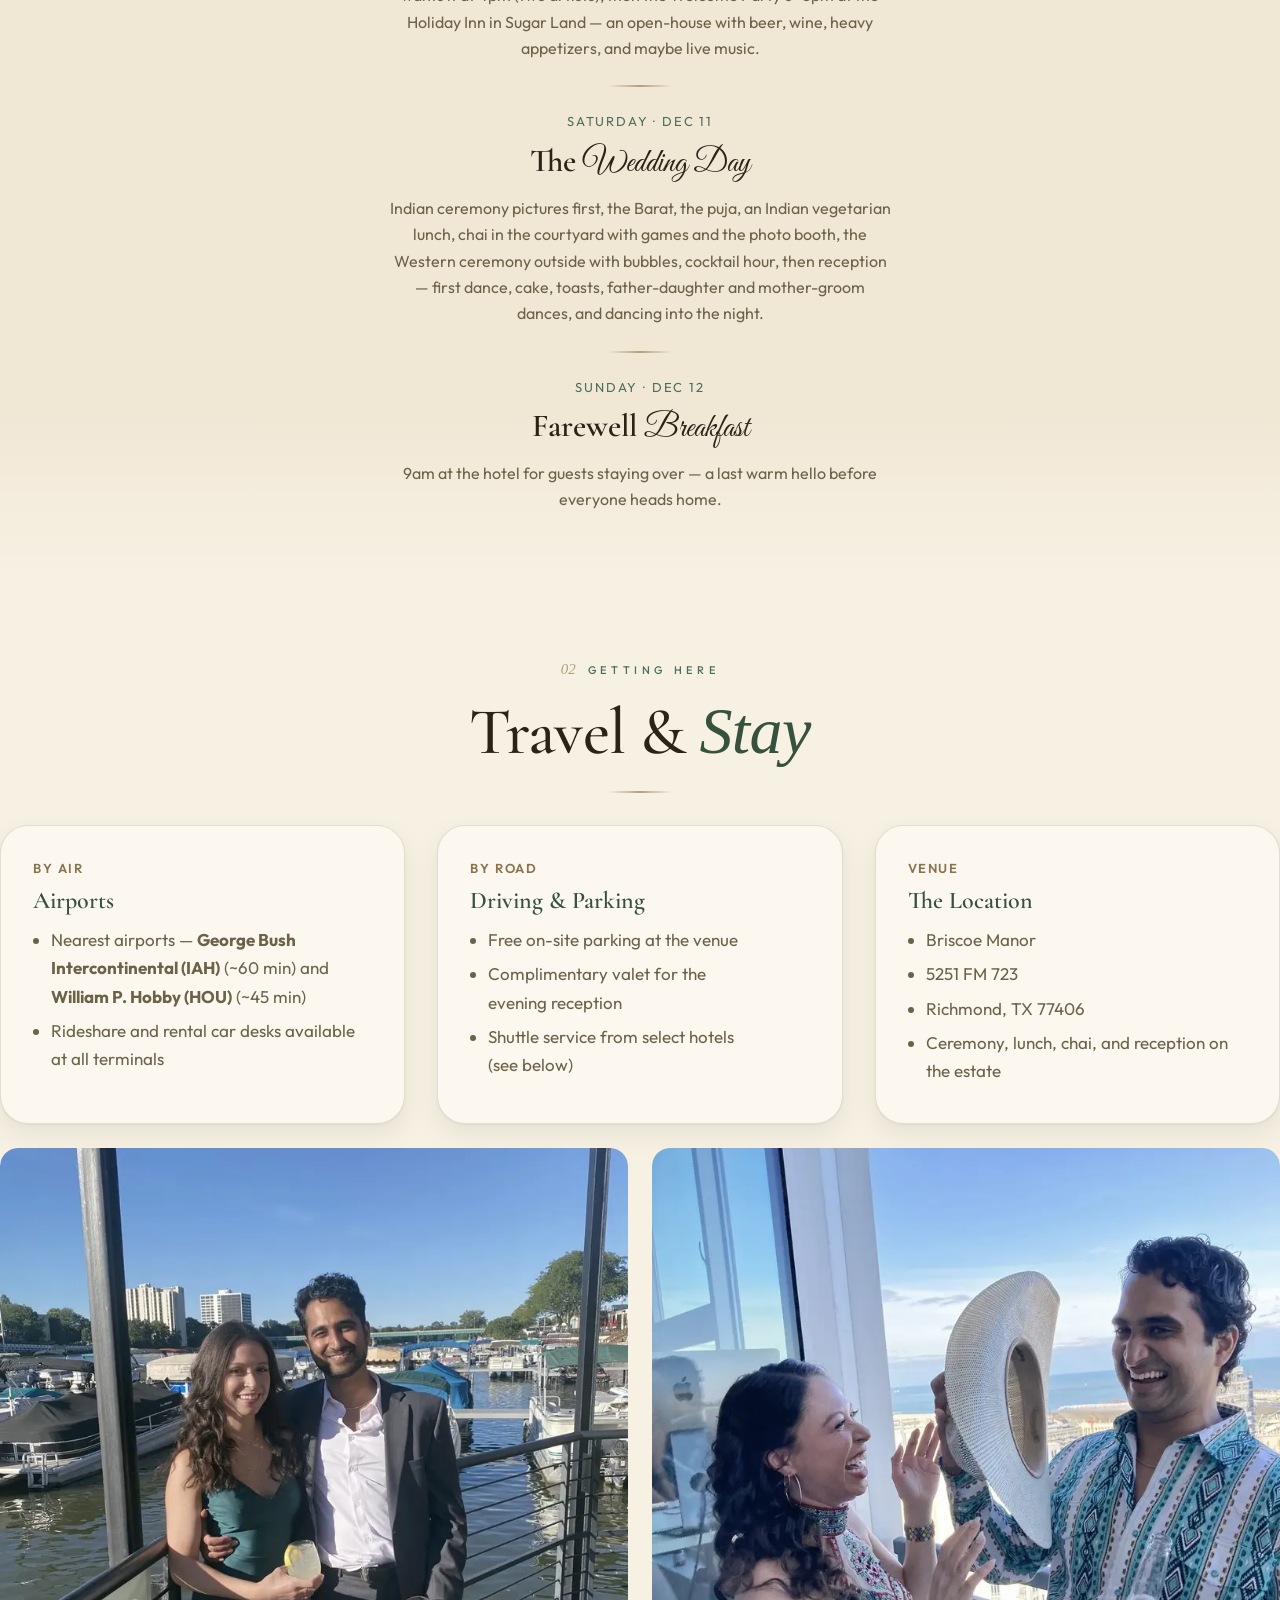
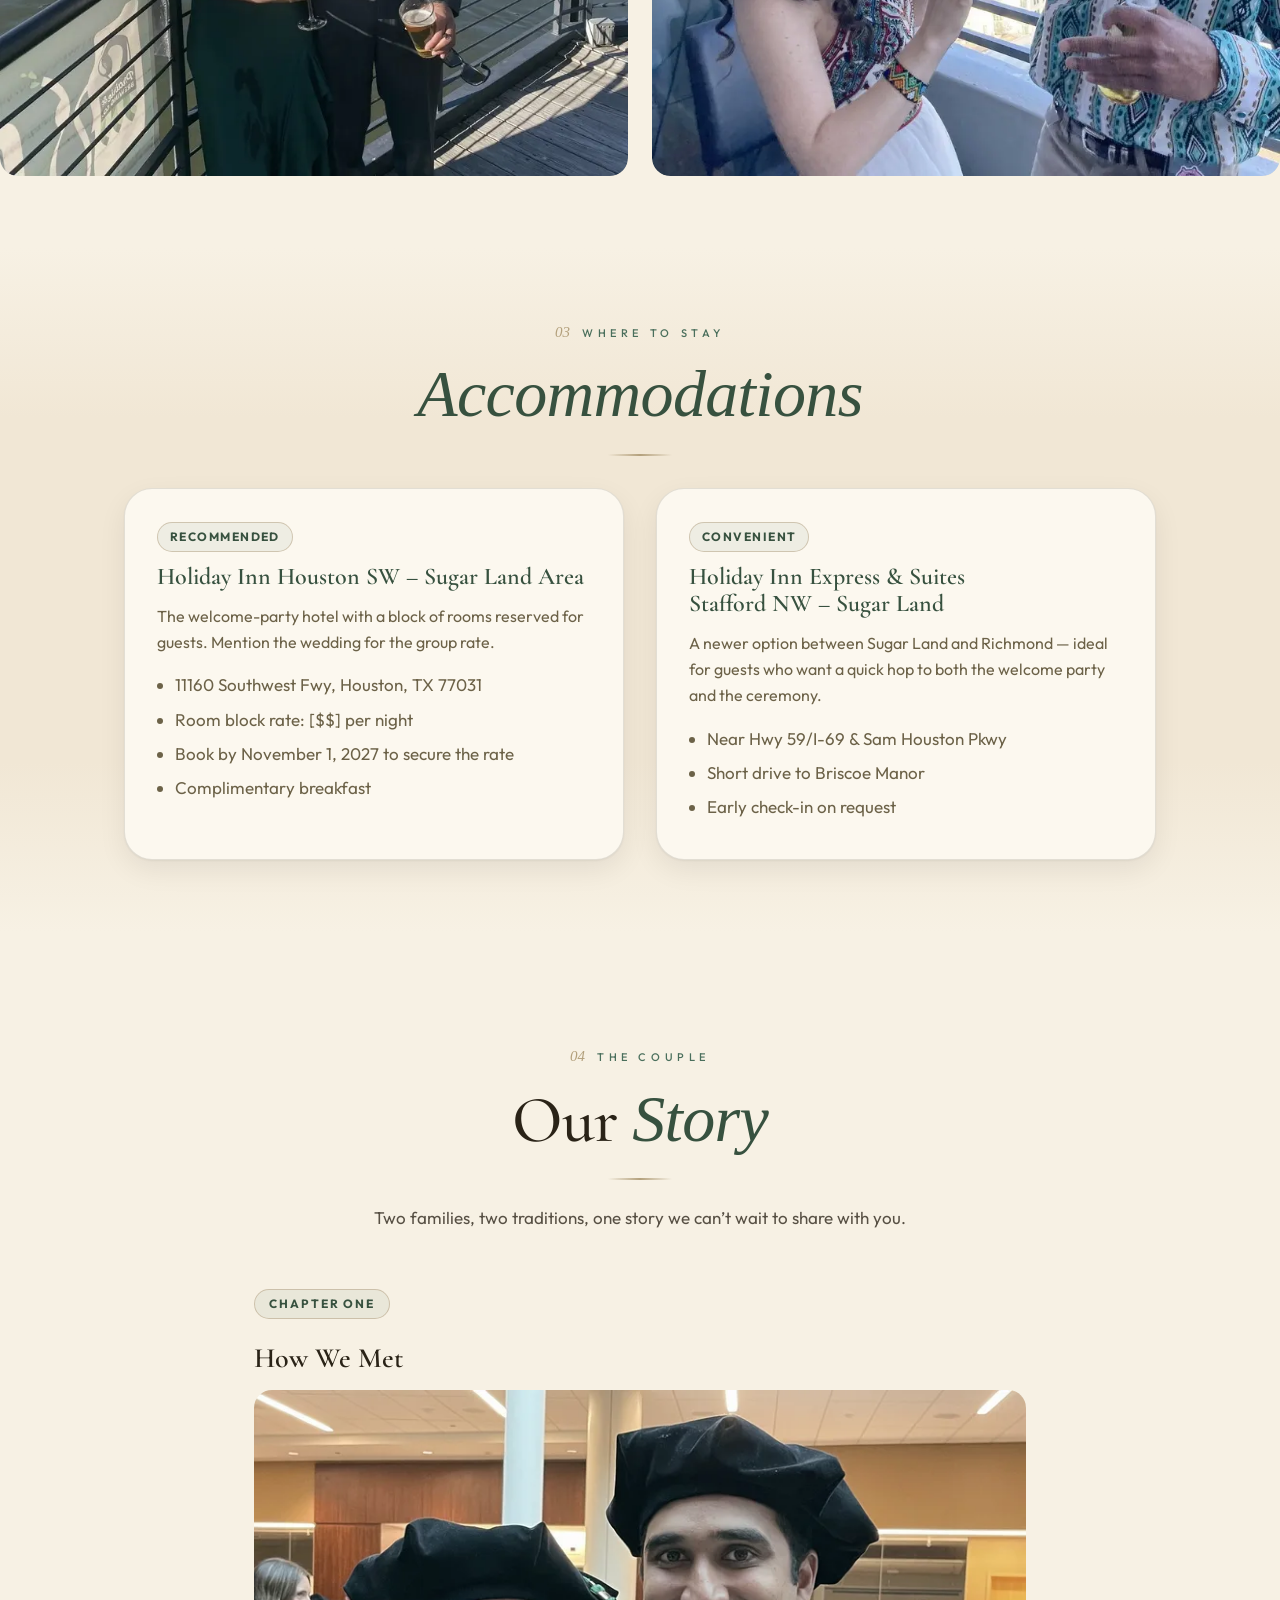
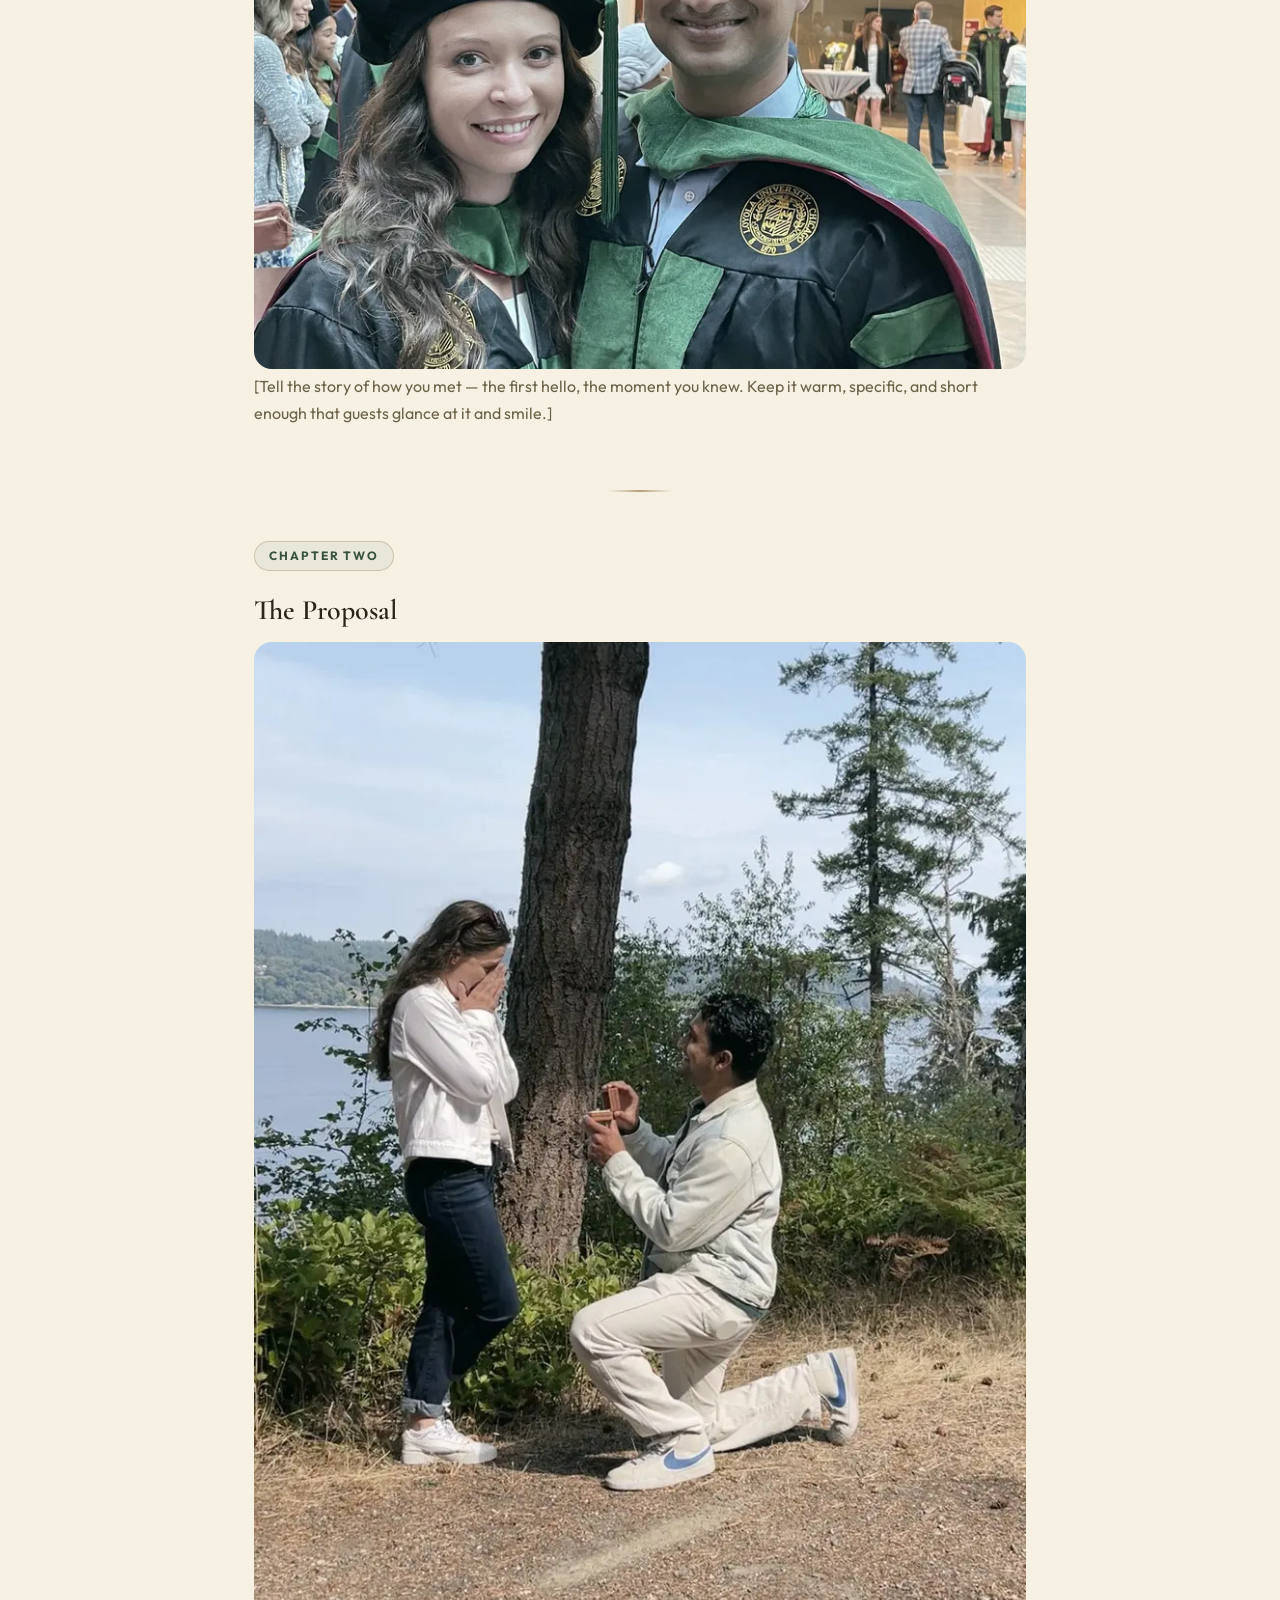
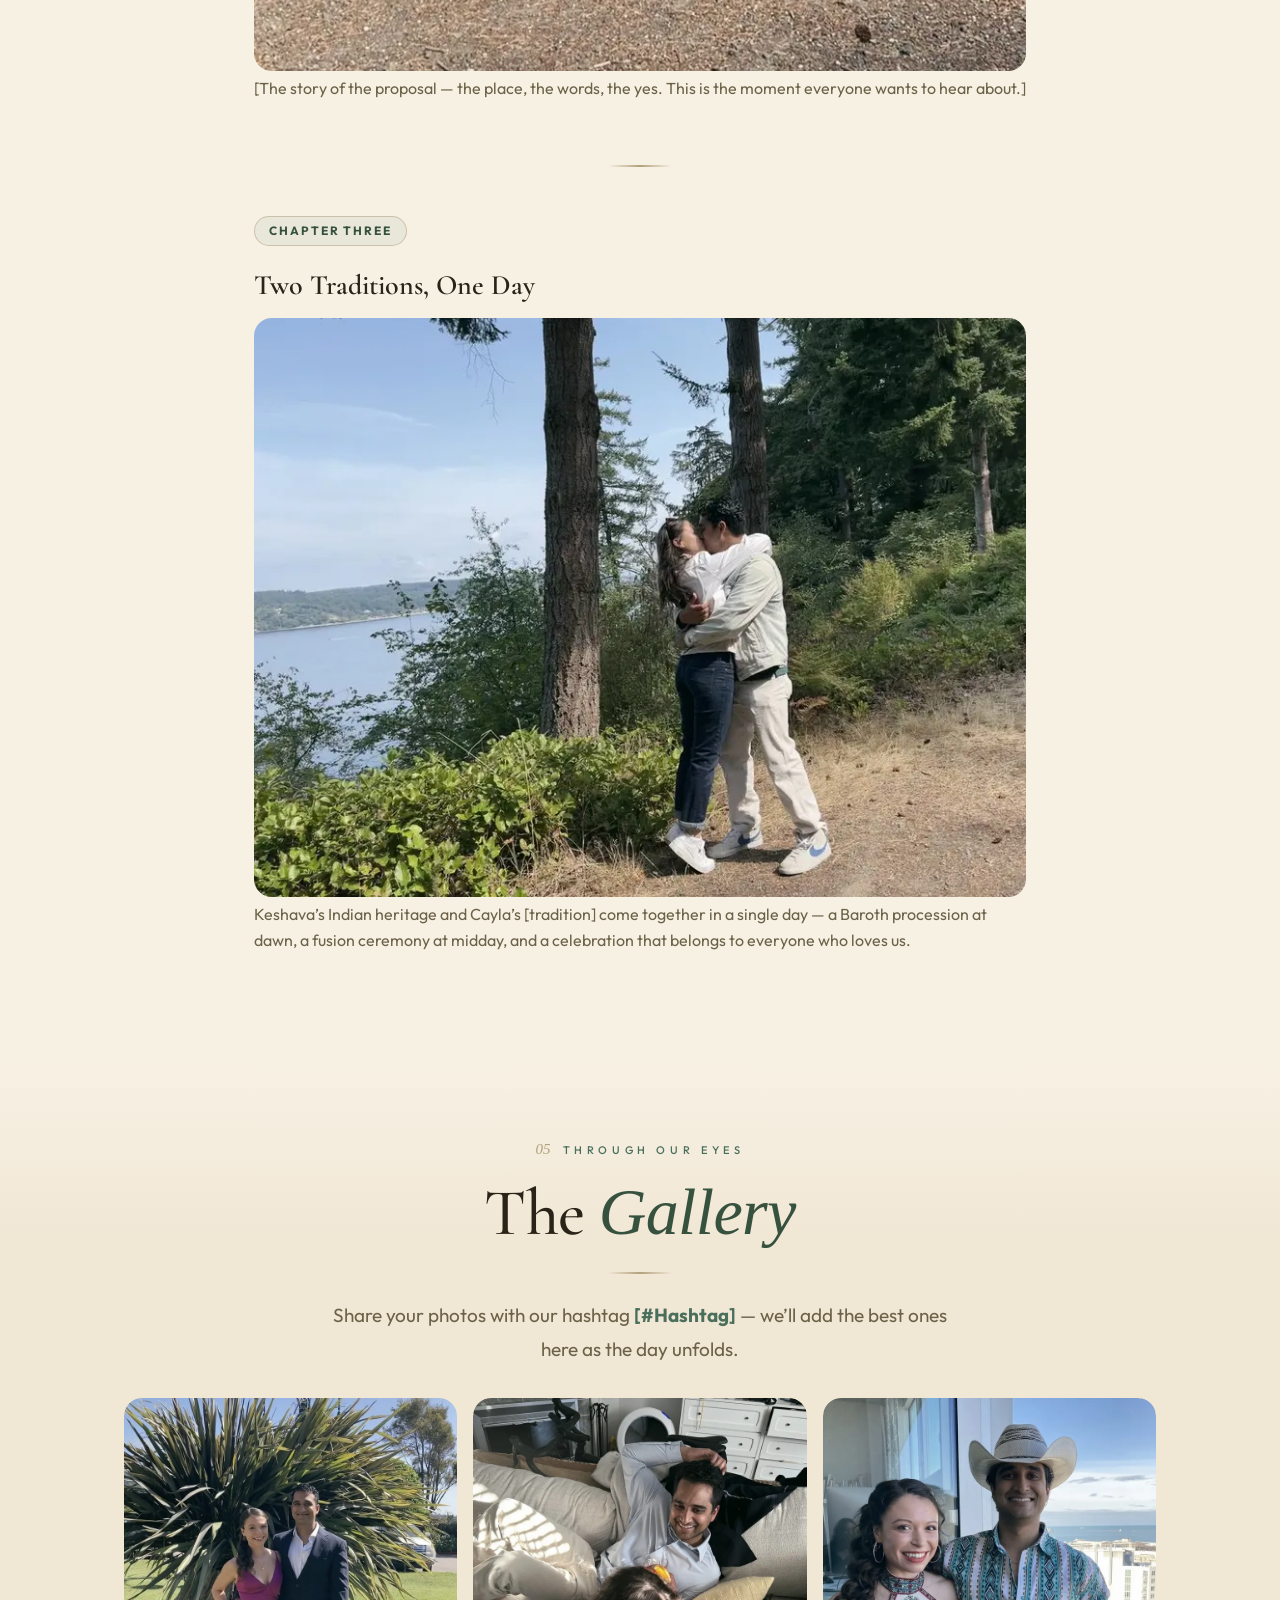
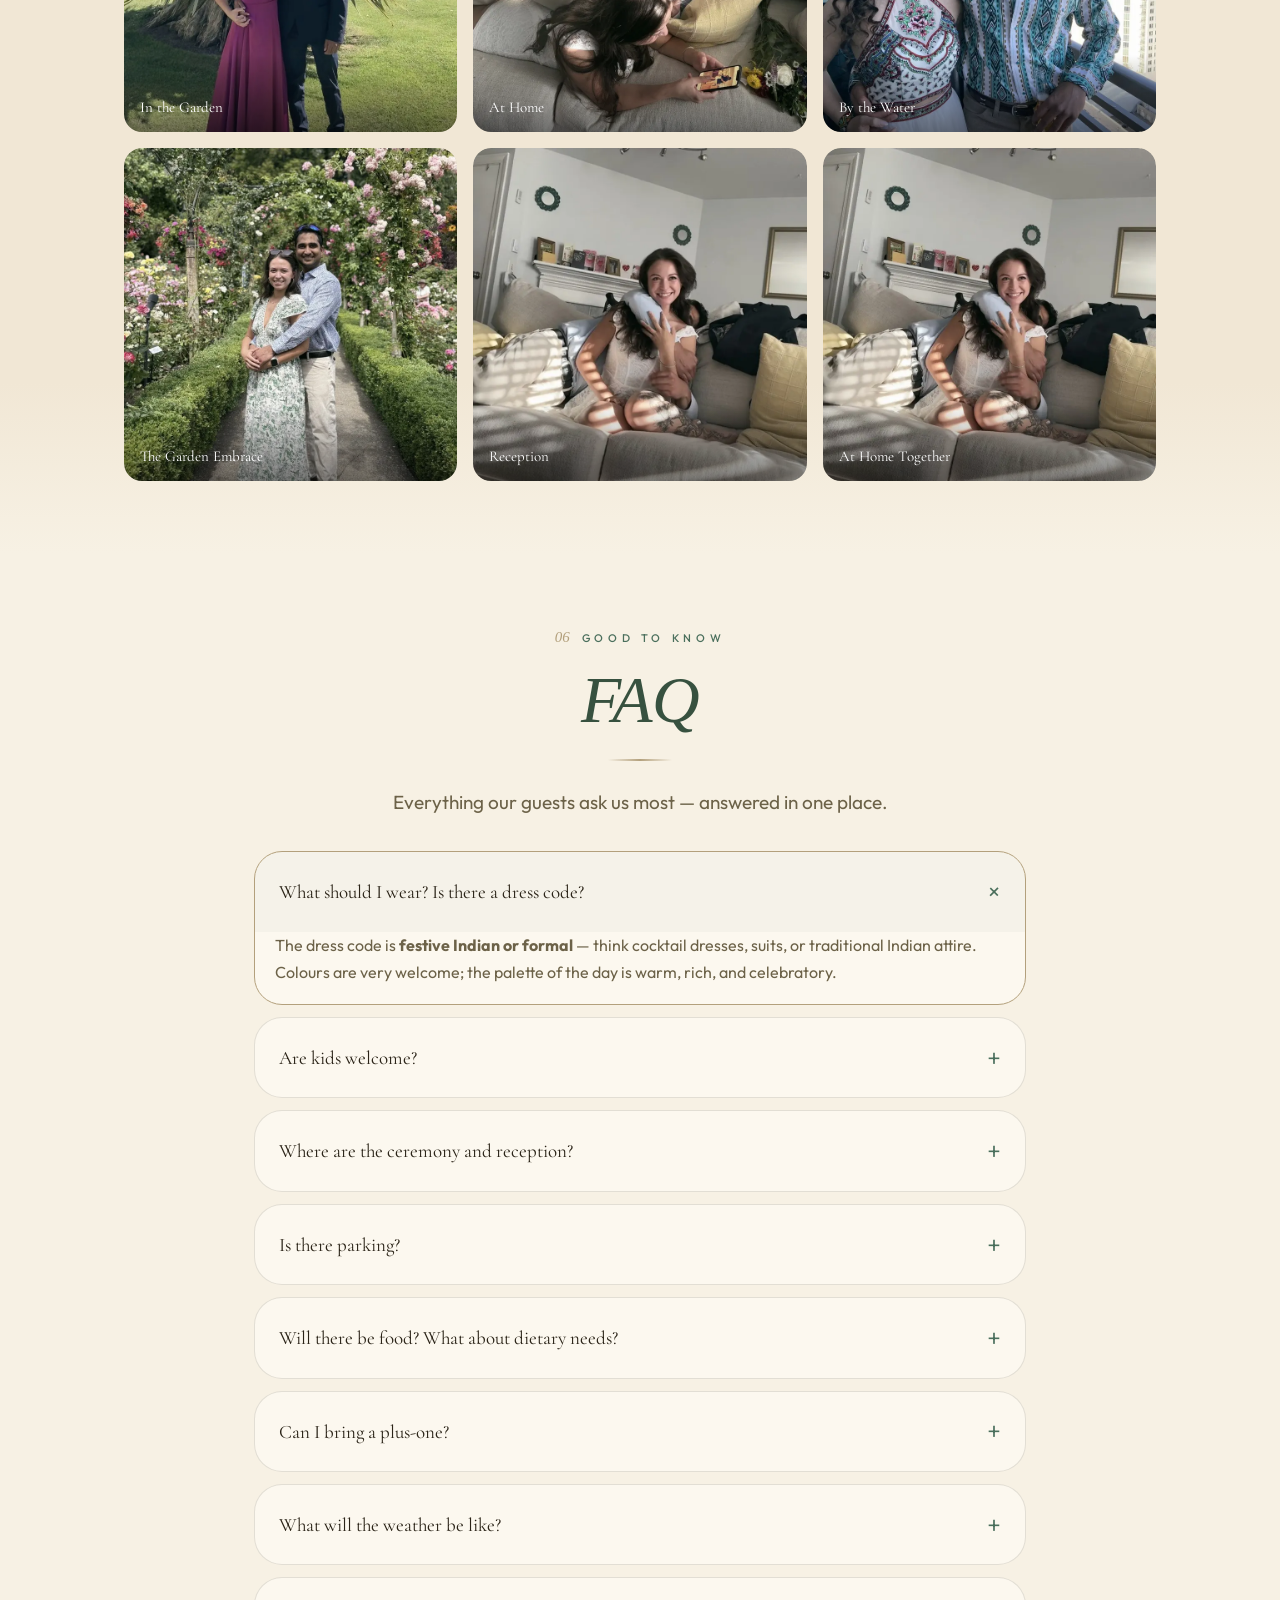
==== commit d7e66c87: "perf(images): serve WebP on the mobile path for all 13 photos (R82) The hero, the 4 timeline chapter" ====
--- a/index.html
+++ b/index.html
@@ -67,6 +67,7 @@
     <picture>
       <source media="(min-width: 761px)" srcset="images/welcome-couple-1600.webp 1600w" type="image/webp">
       <source media="(min-width: 761px)" srcset="images/welcome-couple-1600.jpg 1600w" type="image/jpeg">
+      <source srcset="images/welcome-couple-800.webp" type="image/webp">
       <img src="images/welcome-couple-800.jpg" alt="Keshava and Cayla" decoding="async" width="1600" height="1200">
     </picture>
   </figure>
@@ -136,6 +137,7 @@
       <picture>
         <source media="(min-width: 761px)" srcset="images/ch1-procession-1600.webp 1600w" type="image/webp">
         <source media="(min-width: 761px)" srcset="images/ch1-procession-1600.jpg 1600w" type="image/jpeg">
+        <source srcset="images/ch1-procession-800.webp" type="image/webp">
         <img class="photo-responsive" src="images/ch1-procession-800.jpg" alt="The Barat" loading="lazy" decoding="async" width="800" height="600">
       </picture>
     </div>
@@ -146,6 +148,7 @@
       <picture>
         <source media="(min-width: 761px)" srcset="images/ch2-ceremony-1600.webp 1600w" type="image/webp">
         <source media="(min-width: 761px)" srcset="images/ch2-ceremony-1600.jpg 1600w" type="image/jpeg">
+        <source srcset="images/ch2-ceremony-800.webp" type="image/webp">
         <img class="photo-responsive" src="images/ch2-ceremony-800.jpg" alt="The Indian puja" loading="lazy" decoding="async" width="800" height="600">
       </picture>
     </div>
@@ -176,6 +179,7 @@
       <picture>
         <source media="(min-width: 761px)" srcset="images/ch3-lunch-1600.webp 1600w" type="image/webp">
         <source media="(min-width: 761px)" srcset="images/ch3-lunch-1600.jpg 1600w" type="image/jpeg">
+        <source srcset="images/ch3-lunch-800.webp" type="image/webp">
         <img class="photo-responsive" src="images/ch3-lunch-800.jpg" alt="Lunch and chai" loading="lazy" decoding="async" width="800" height="600">
       </picture>
     </div>
@@ -186,6 +190,7 @@
       <picture>
         <source media="(min-width: 761px)" srcset="images/ch4-reception-1600.webp 1600w" type="image/webp">
         <source media="(min-width: 761px)" srcset="images/ch4-reception-1600.jpg 1600w" type="image/jpeg">
+        <source srcset="images/ch4-reception-800.webp" type="image/webp">
         <img class="photo-responsive" src="images/ch4-reception-800.jpg" alt="The reception" loading="lazy" decoding="async" width="800" height="600">
       </picture>
     </div>
@@ -309,8 +314,8 @@
       </article>
     </div>
     <div class="travel-photos reveal">
-      <div class="gp-item settle"><img src="images/travel-venue-600.jpg" alt="The venue garden" loading="lazy" decoding="async" width="600" height="600"></div>
-      <div class="gp-item settle"><img src="images/travel-hotel-600.jpg" alt="Hotel balcony" loading="lazy" decoding="async" width="600" height="600"></div>
+      <div class="gp-item settle"><picture><source srcset="images/travel-venue-600.webp" type="image/webp"><img src="images/travel-venue-600.jpg" alt="The venue garden" loading="lazy" decoding="async" width="600" height="600"></picture></div>
+      <div class="gp-item settle"><picture><source srcset="images/travel-hotel-600.webp" type="image/webp"><img src="images/travel-hotel-600.jpg" alt="Hotel balcony" loading="lazy" decoding="async" width="600" height="600"></picture></div>
     </div>
   </section>
 
@@ -393,12 +398,12 @@
     </div>
     <div class="wrap" style="margin-top:var(--s5);">
       <div class="gallery-photo-grid reveal pop" id="gallery-grid">
-        <div class="gp-item settle"><span class="gp-label">In the Garden</span><img src="images/gallery-1-800.jpg" alt="In the Garden" loading="lazy" decoding="async" width="600" height="600"></div>
-        <div class="gp-item settle"><span class="gp-label">At Home</span><img src="images/gallery-2-800.jpg" alt="At Home" loading="lazy" decoding="async" width="600" height="600"></div>
-        <div class="gp-item settle"><span class="gp-label">By the Water</span><img src="images/gallery-3-800.jpg" alt="By the Water" loading="lazy" decoding="async" width="600" height="600"></div>
-        <div class="gp-item settle"><span class="gp-label">The Garden Embrace</span><img src="images/gallery-4-800.jpg" alt="The Garden Embrace" loading="lazy" decoding="async" width="600" height="600"></div>
-        <div class="gp-item settle"><span class="gp-label">Reception</span><img src="images/gallery-5-800.jpg" alt="Reception" loading="lazy" decoding="async" width="600" height="600"></div>
-        <div class="gp-item settle"><span class="gp-label">At Home Together</span><img src="images/gallery-6-800.jpg" alt="At Home Together" loading="lazy" decoding="async" width="600" height="600"></div>
+        <div class="gp-item settle"><span class="gp-label">In the Garden</span><picture><source srcset="images/gallery-1-800.webp" type="image/webp"><img src="images/gallery-1-800.jpg" alt="In the Garden" loading="lazy" decoding="async" width="600" height="600"></picture></div>
+        <div class="gp-item settle"><span class="gp-label">At Home</span><picture><source srcset="images/gallery-2-800.webp" type="image/webp"><img src="images/gallery-2-800.jpg" alt="At Home" loading="lazy" decoding="async" width="600" height="600"></picture></div>
+        <div class="gp-item settle"><span class="gp-label">By the Water</span><picture><source srcset="images/gallery-3-800.webp" type="image/webp"><img src="images/gallery-3-800.jpg" alt="By the Water" loading="lazy" decoding="async" width="600" height="600"></picture></div>
+        <div class="gp-item settle"><span class="gp-label">The Garden Embrace</span><picture><source srcset="images/gallery-4-800.webp" type="image/webp"><img src="images/gallery-4-800.jpg" alt="The Garden Embrace" loading="lazy" decoding="async" width="600" height="600"></picture></div>
+        <div class="gp-item settle"><span class="gp-label">Reception</span><picture><source srcset="images/gallery-5-800.webp" type="image/webp"><img src="images/gallery-5-800.jpg" alt="Reception" loading="lazy" decoding="async" width="600" height="600"></picture></div>
+        <div class="gp-item settle"><span class="gp-label">At Home Together</span><picture><source srcset="images/gallery-6-800.webp" type="image/webp"><img src="images/gallery-6-800.jpg" alt="At Home Together" loading="lazy" decoding="async" width="600" height="600"></picture></div>
       </div>
     </div>
   </section>
--- a/css/styles.css
+++ b/css/styles.css
@@ -1,6 +1,12 @@
 /* ============================================================
-   Keshava & [Bride] — Fusion Wedding Design System
-   Ivory / Maroon / Gold / Saffron / Forest
+   Keshava & Cayla — Fusion Wedding Design System
+   LIVE palette (R46 warming + R53 sage swap) — verified 2026-09-13:
+     ivory #f7f1e4 / cream #f1e7d5 / paper #fcf8ef
+     ink #2a2317 / ink-soft #6c6248
+     sage #4a6f5c (token --maroon) / sage-deep #37513f (--maroon-deep)
+     sand-gold #b3a07c / gold-light #e3d5b4
+   NO saffron / forest / brick-red — those are pre-R53 and BANNED
+   (see SKILL.md Pitfalls: run the old-palette grep before committing).
    Display: Cormorant Garamond · Script: Great Vibes · Body: Outfit
    ============================================================ */
 
@@ -620,7 +626,9 @@
   .btn { width: 100%; }
   .hero-actions .btn { width: 100%; }
   .site-nav .wrap { padding: 0 var(--s3); }
-  .scroll-top { right: 14px; bottom: 14px; width: 52px; height: 52px; }
+  /* .scroll-top mobile sizing lives NEXT TO its base rule (~line 1244), not
+     here: an equal-specificity rule in an earlier block loses to the later
+     base rule, so a copy here was silently dead (found 2026-10-07). */
 }
 
 /* ---------- Gallery (CSS grid, varied tiles) ---------- */
@@ -1265,6 +1273,12 @@
 @media (prefers-reduced-motion: reduce) {
   .scroll-top { transition: none; }
 }
+/* On phones the sticky RSVP bar owns the bottom of the viewport, so the
+   back-to-top control sits ABOVE it (bar top ≈ bottom:60px). Placed after the
+   base rule on purpose — same specificity, so order decides. */
+@media (max-width: 760px) {
+  .scroll-top { right: 14px; bottom: 74px; width: 52px; height: 52px; }
+}
 
 /* ---------- Alive: paper grain texture (WithJoy 'textured' category) ---------- */
 body::after {
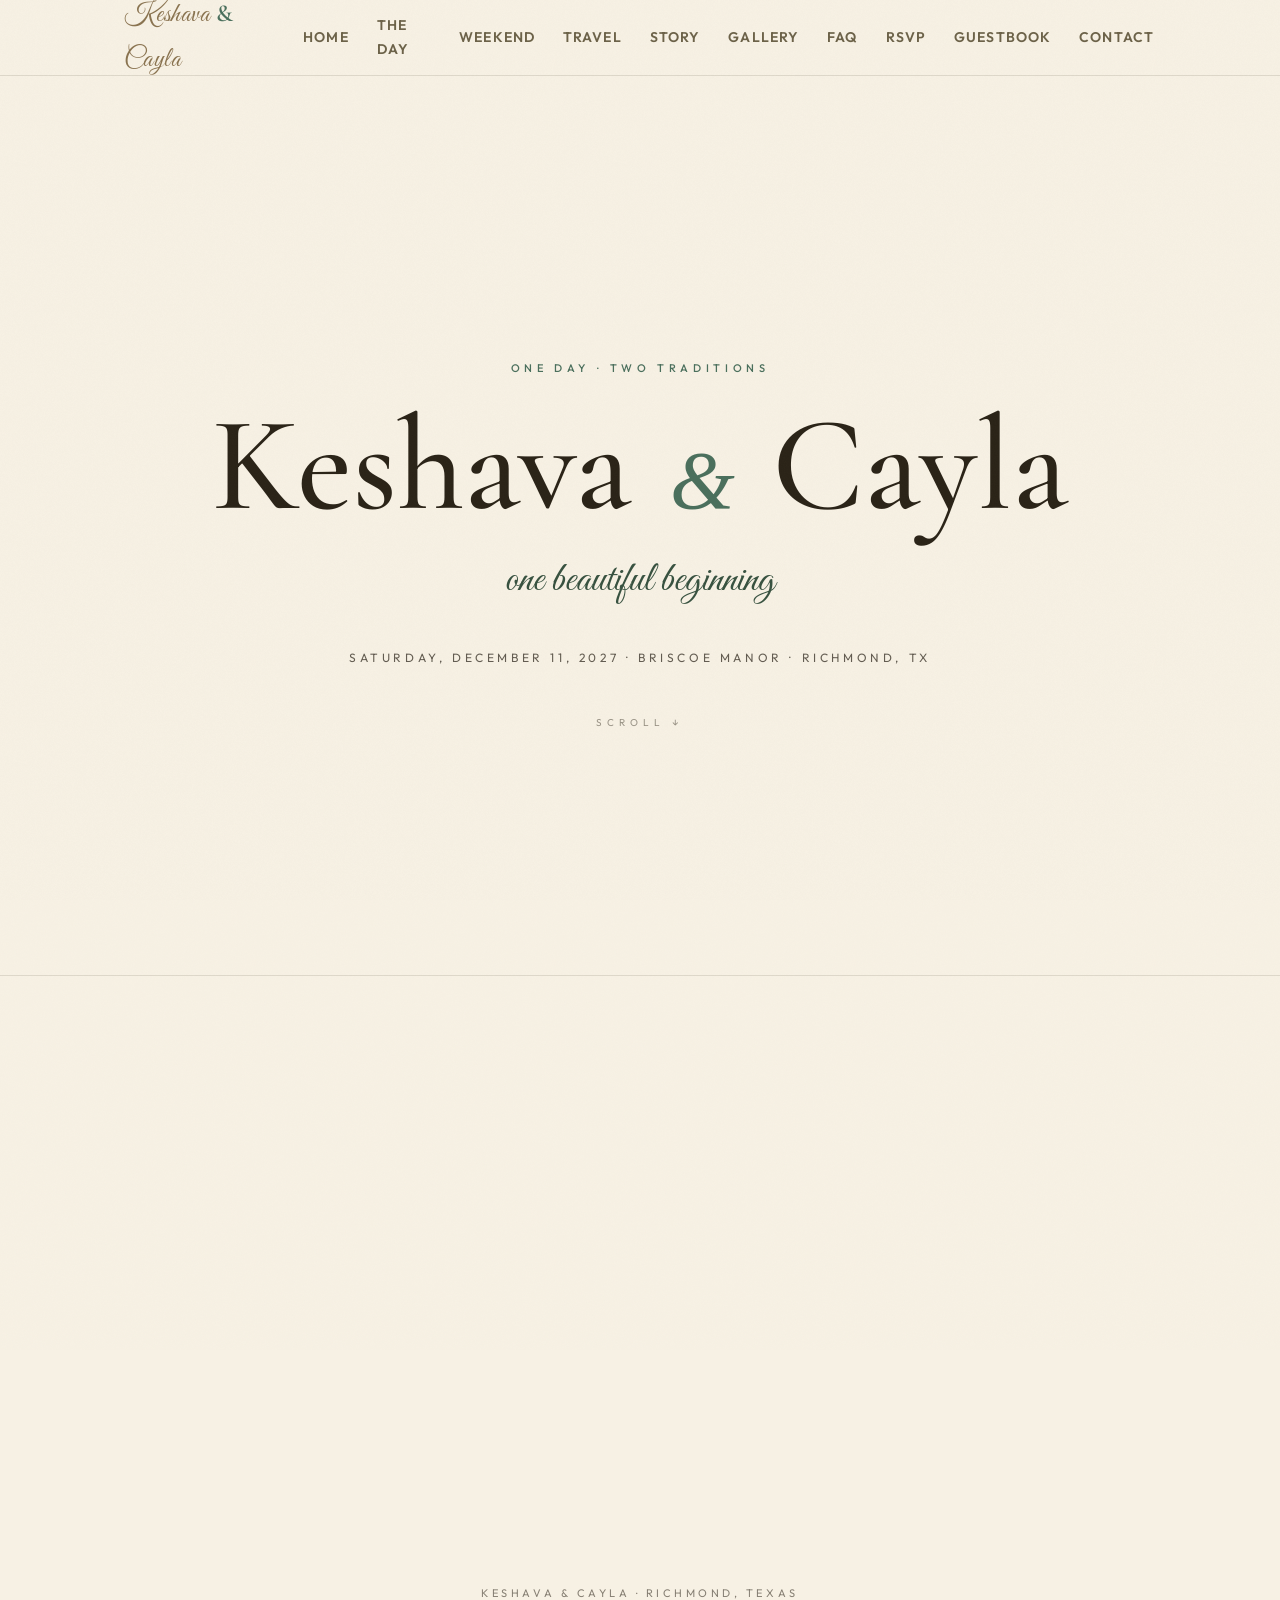
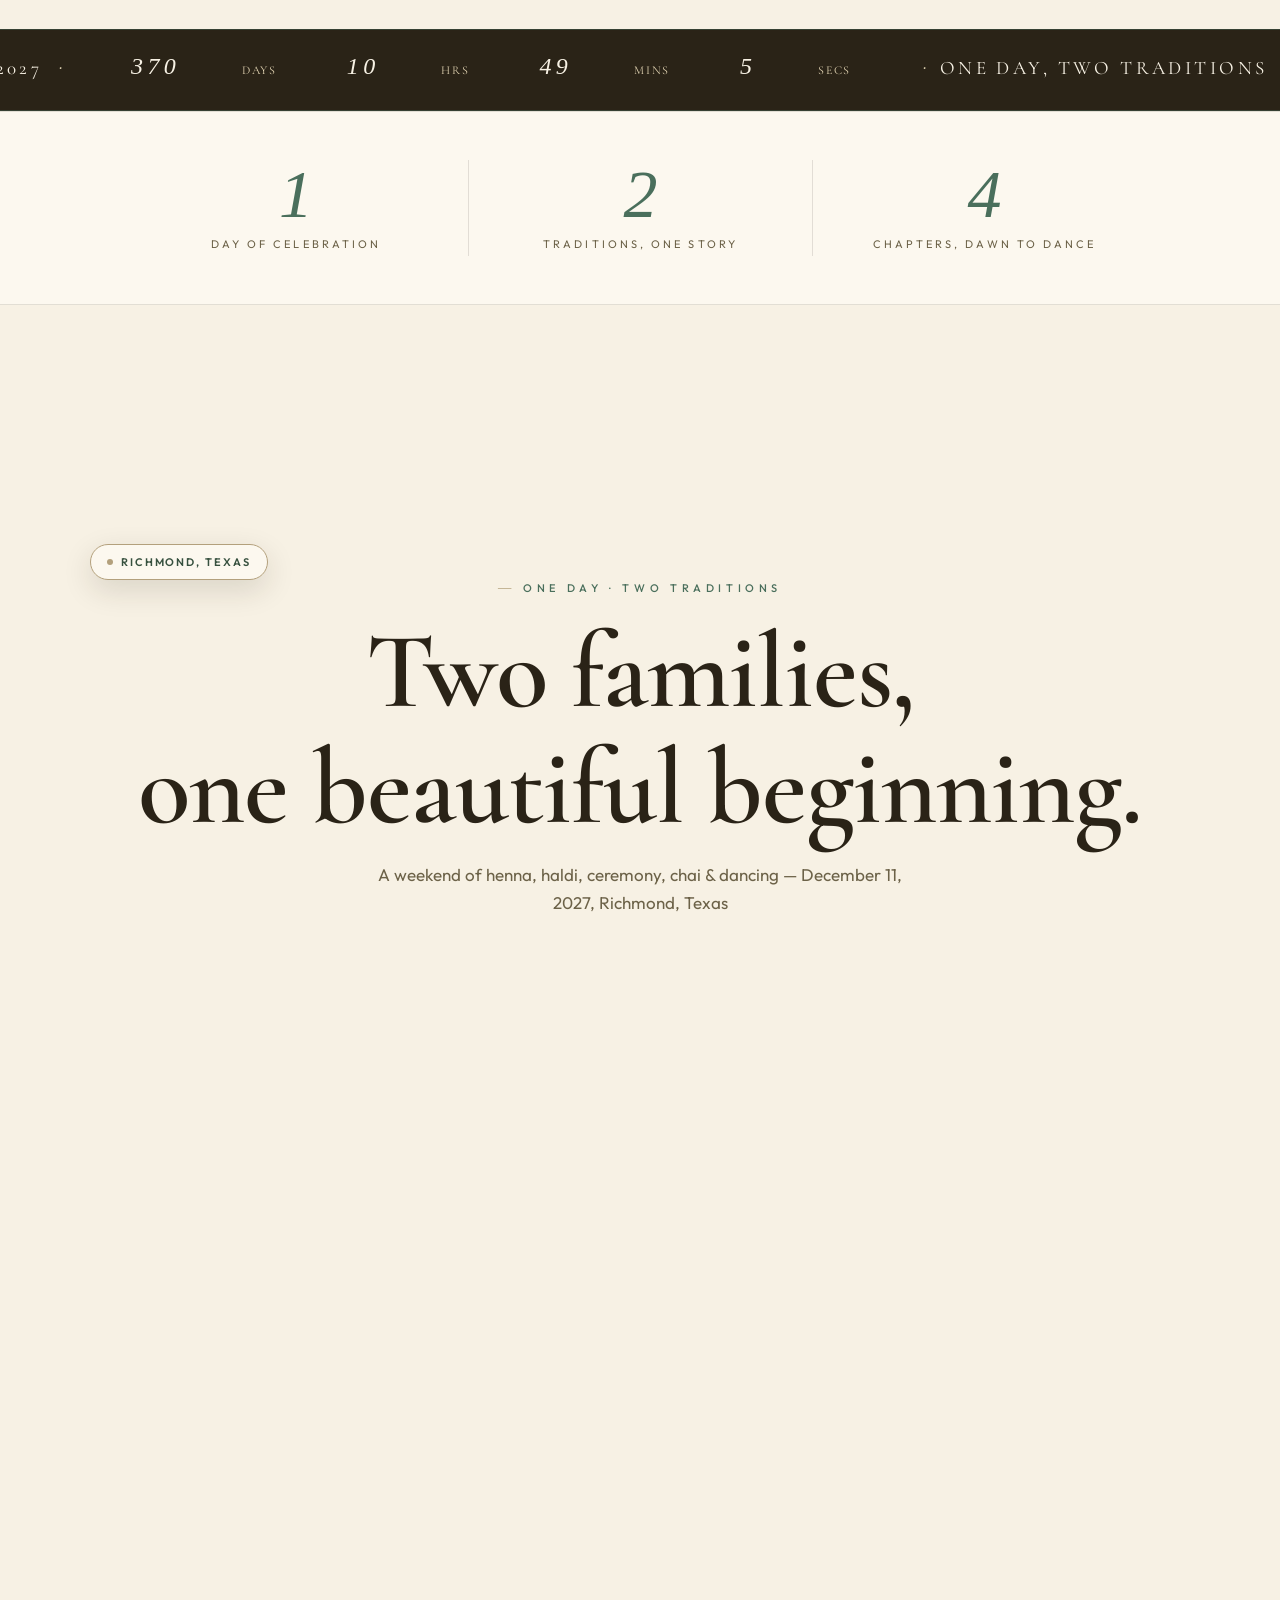
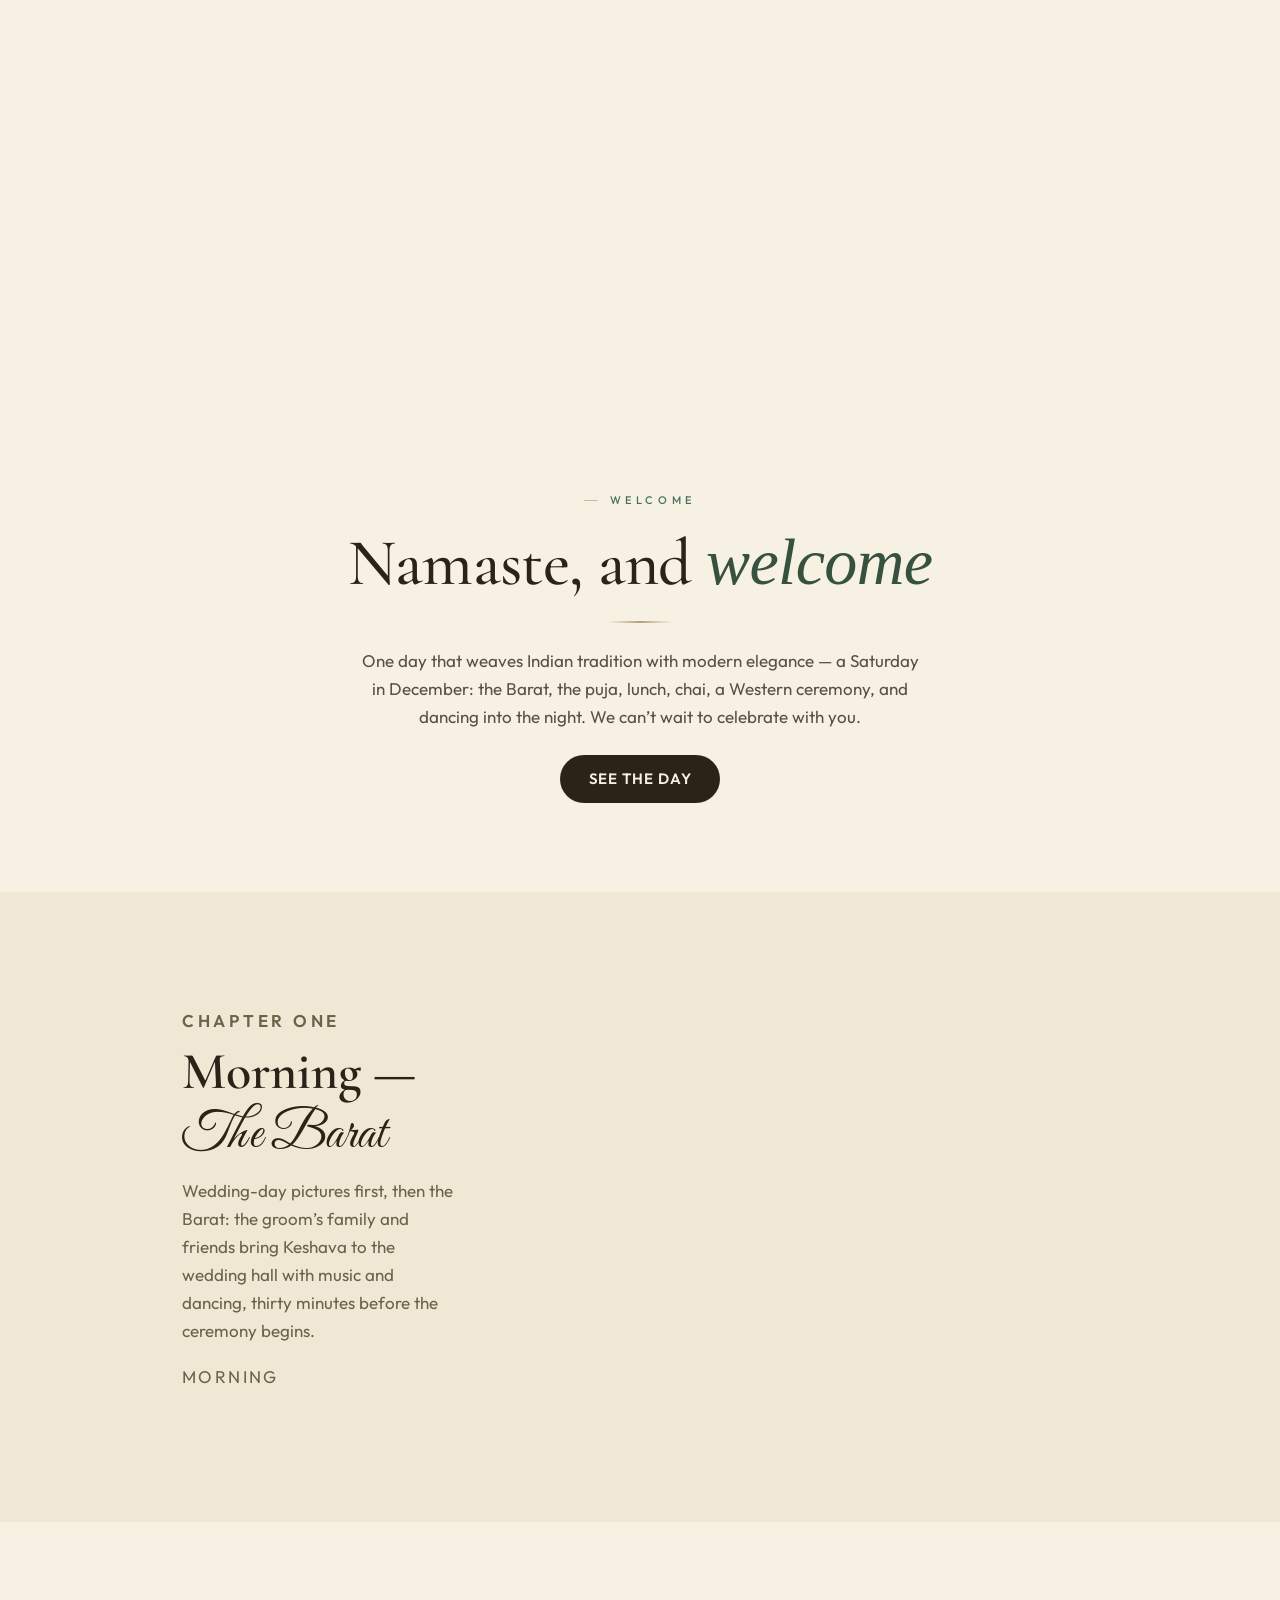
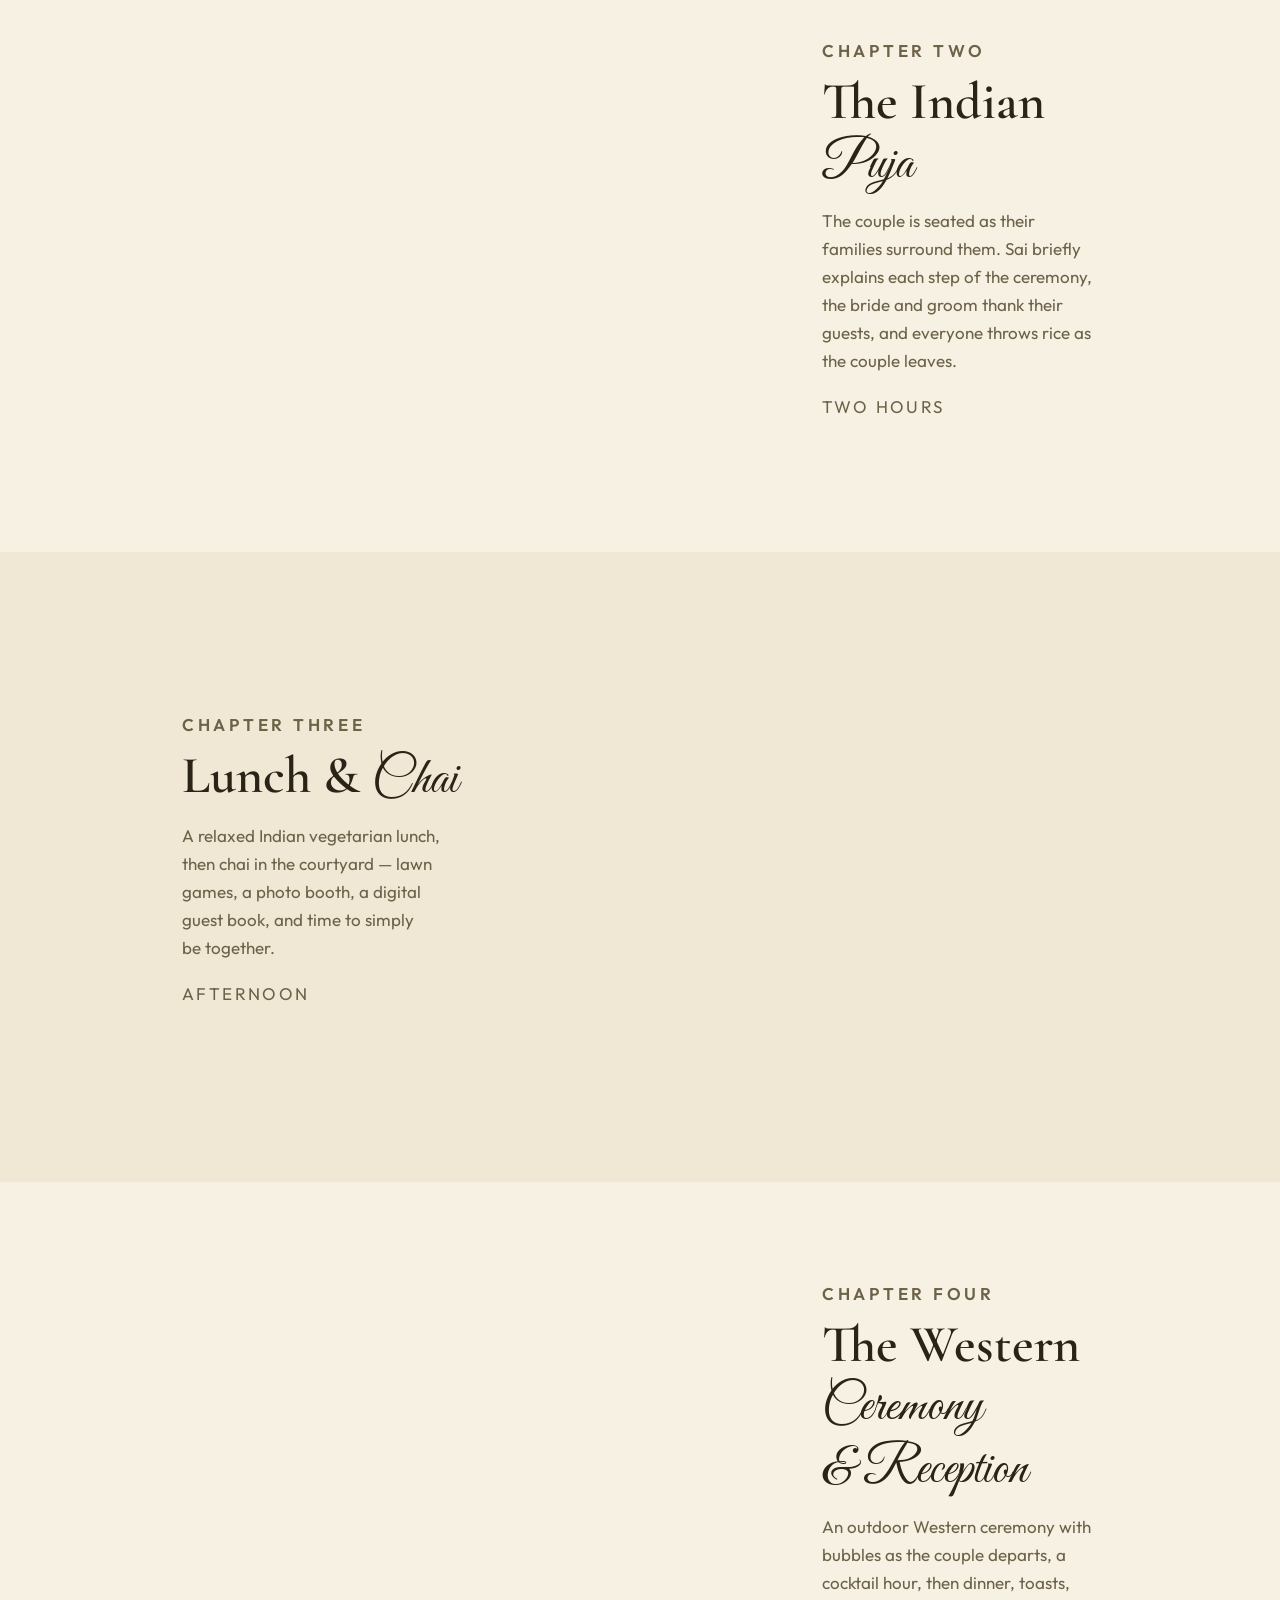
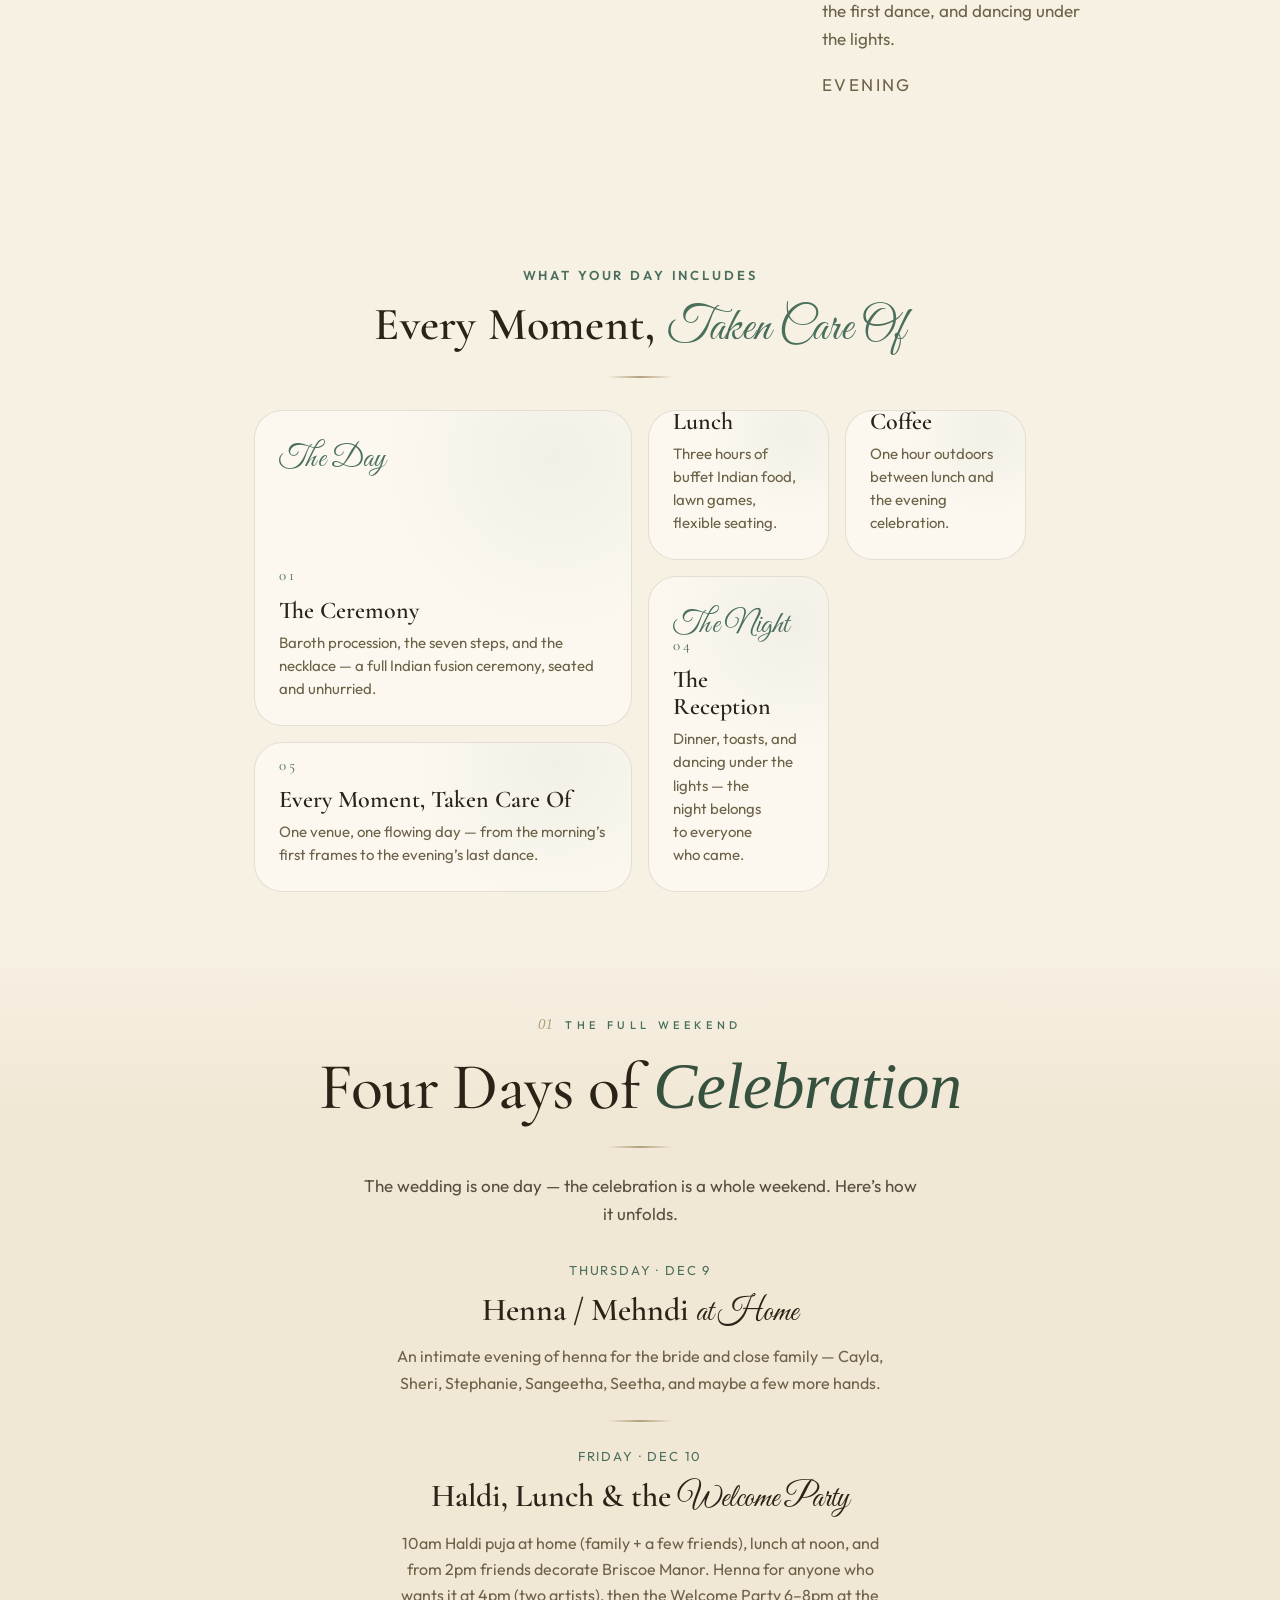
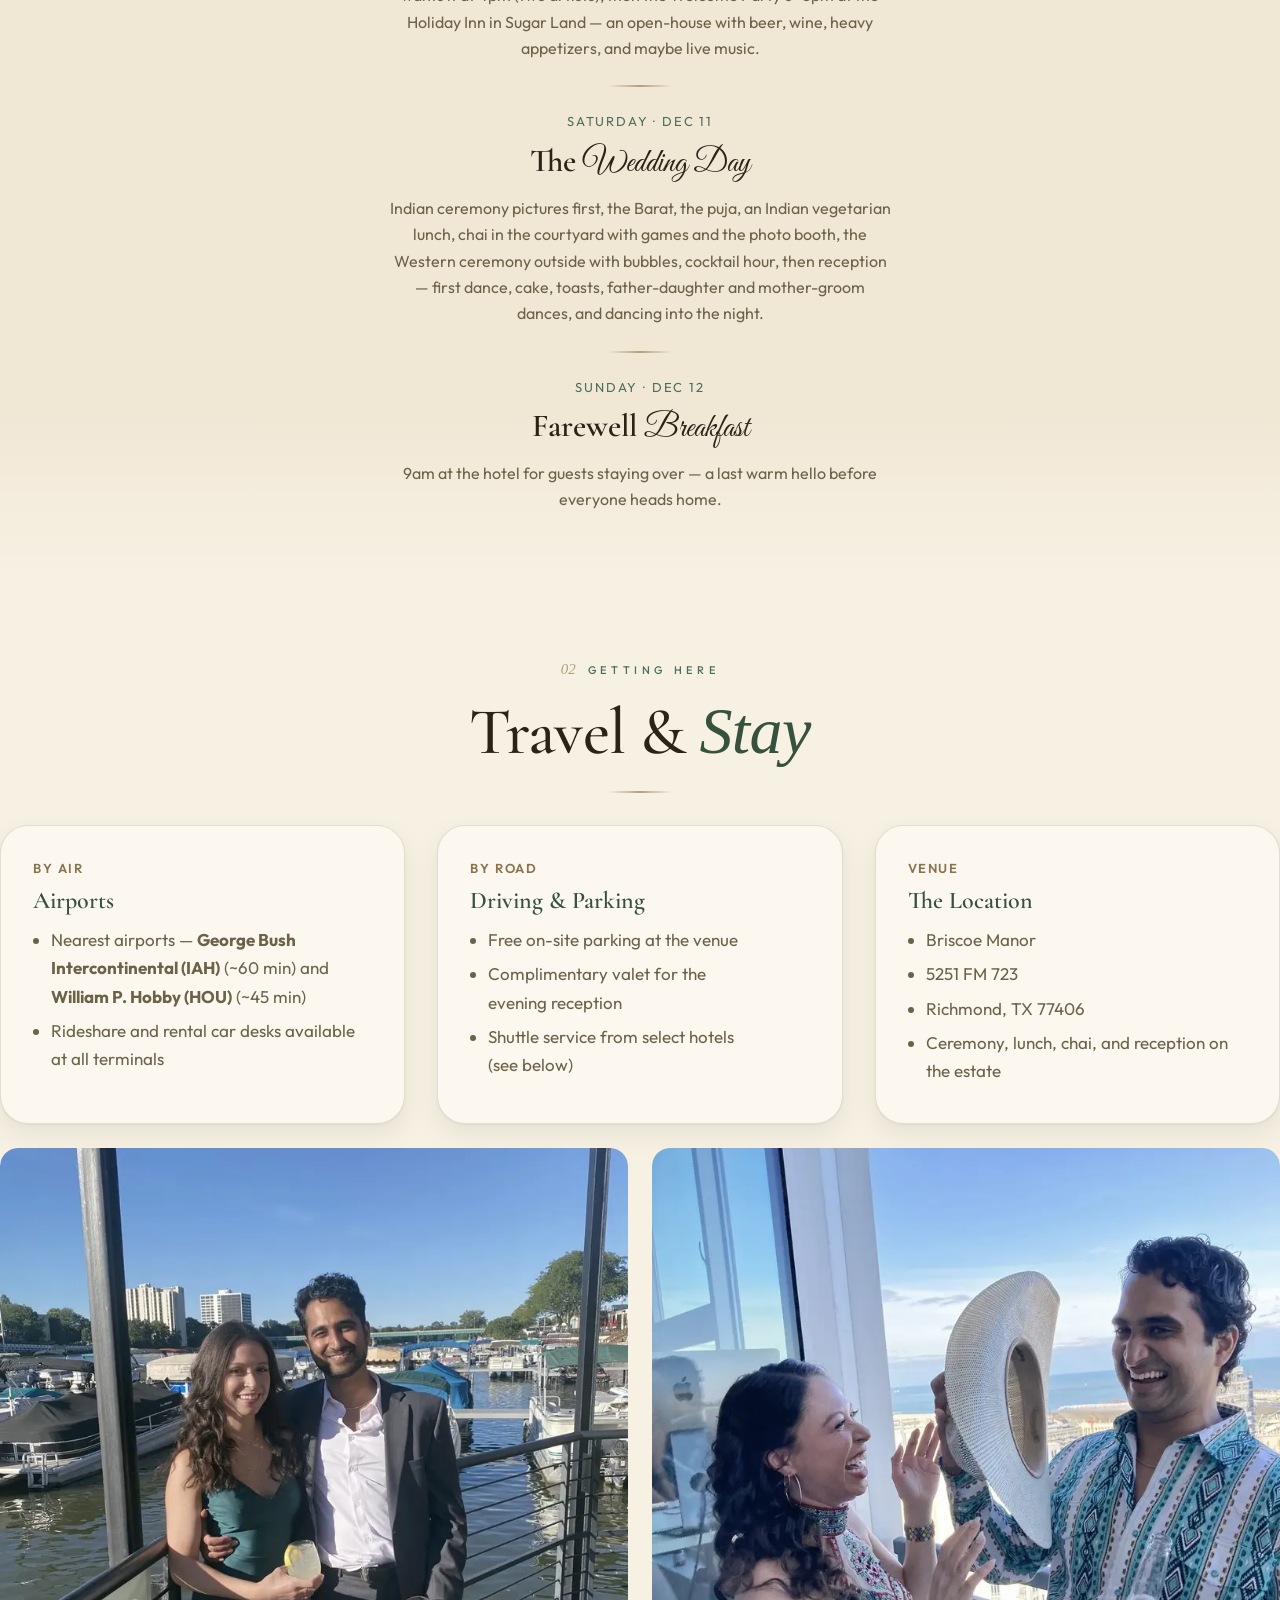
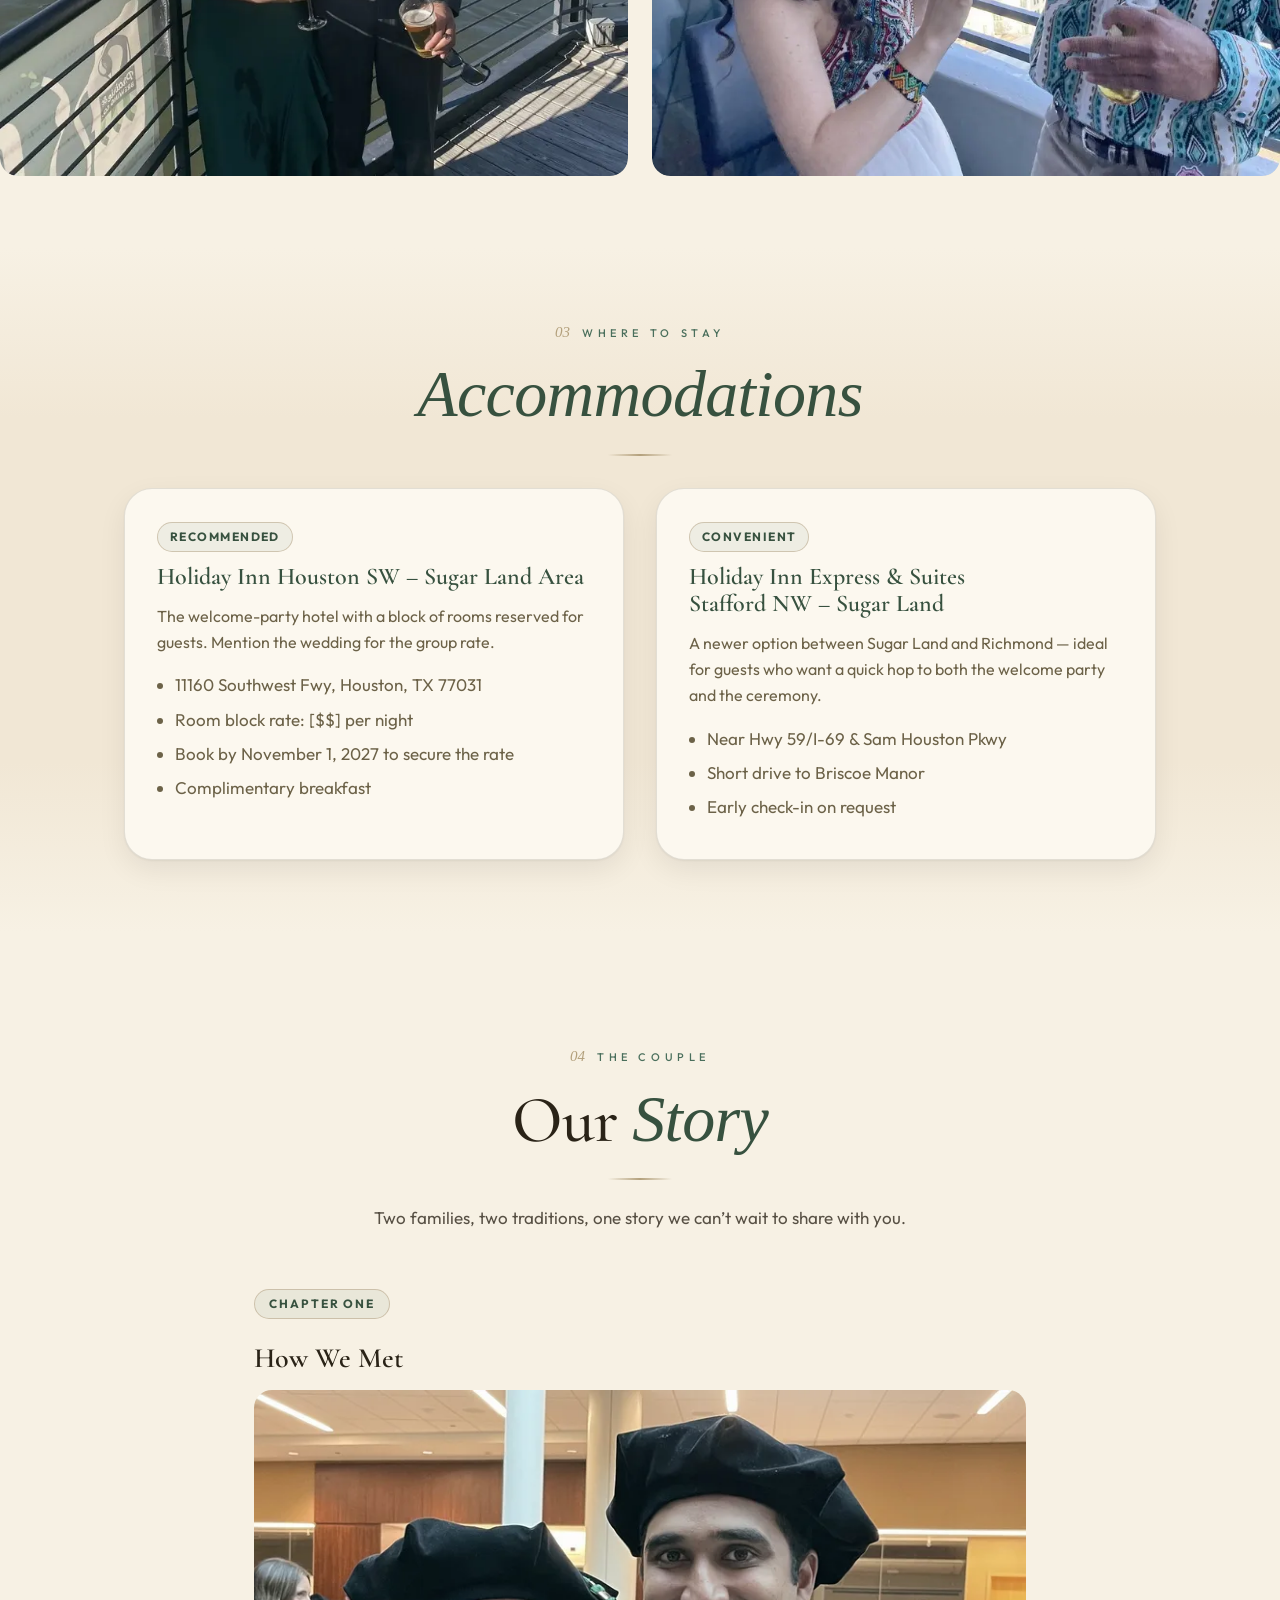
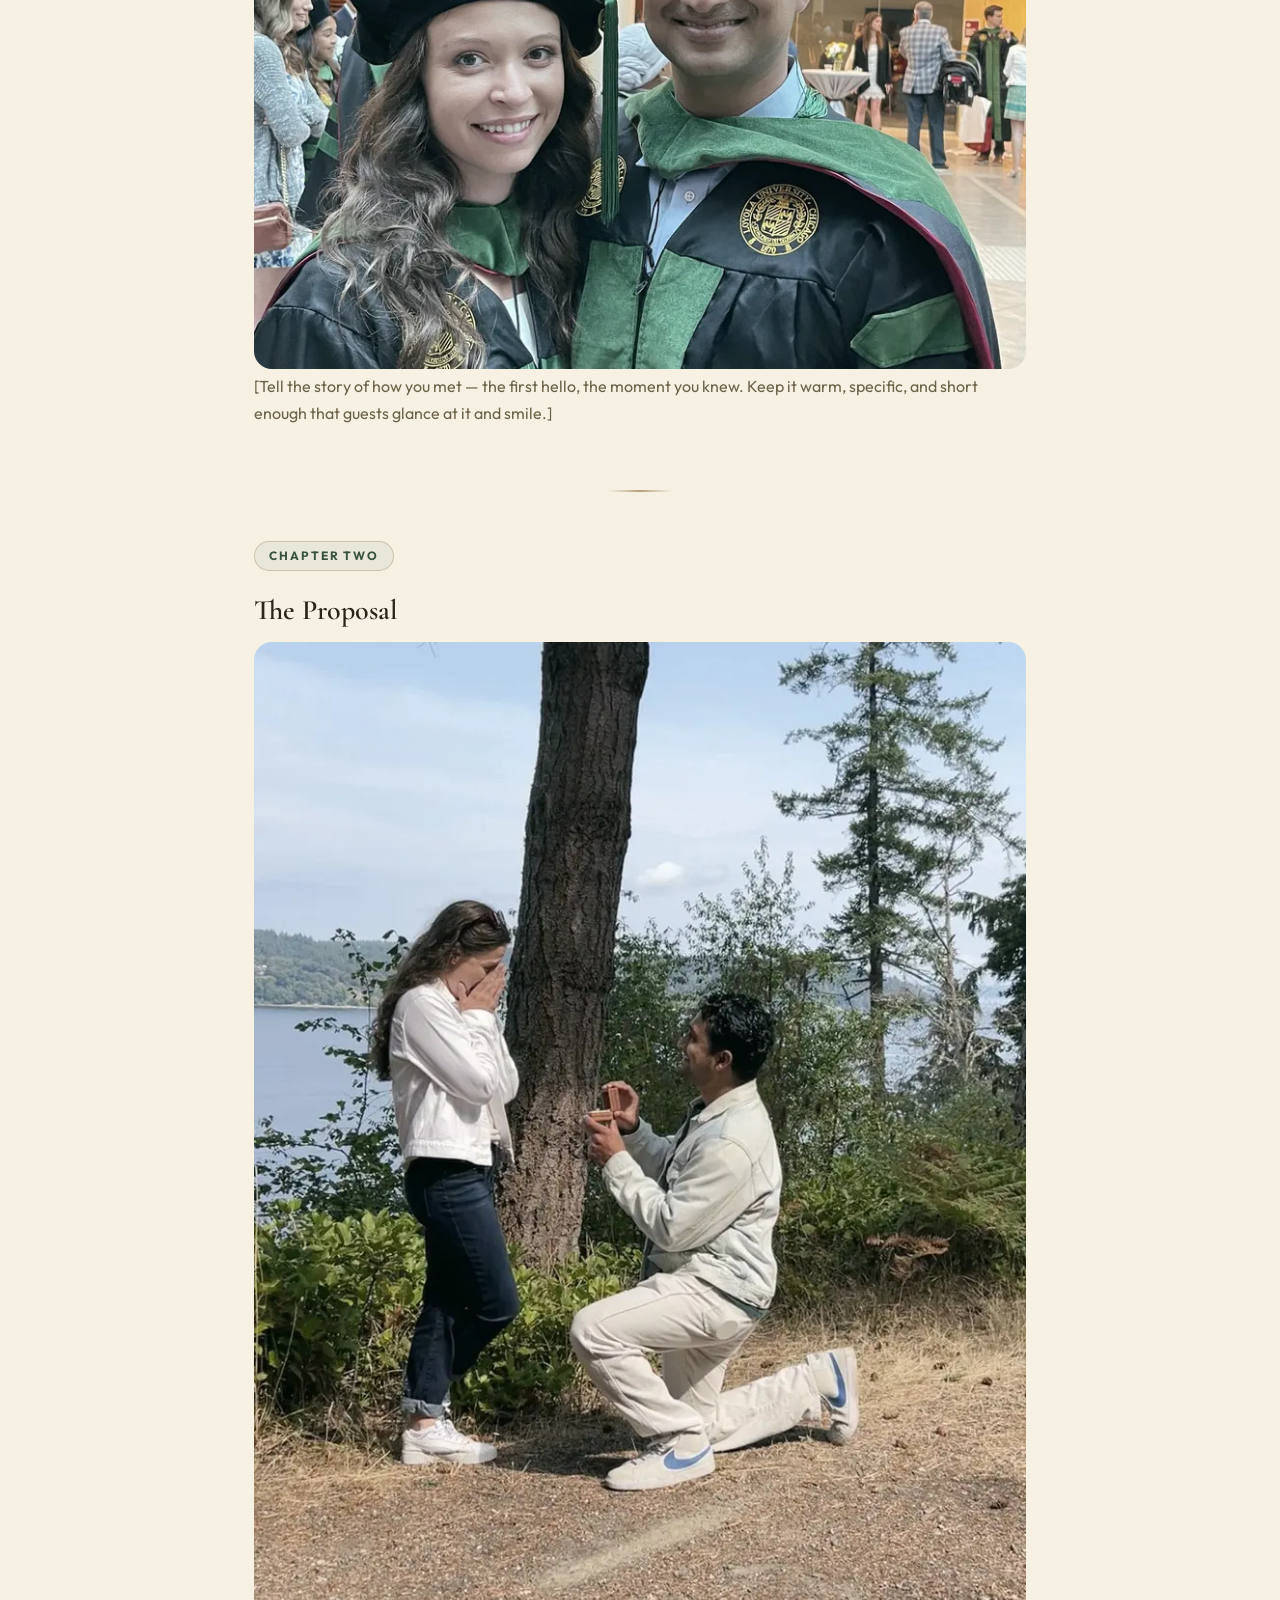
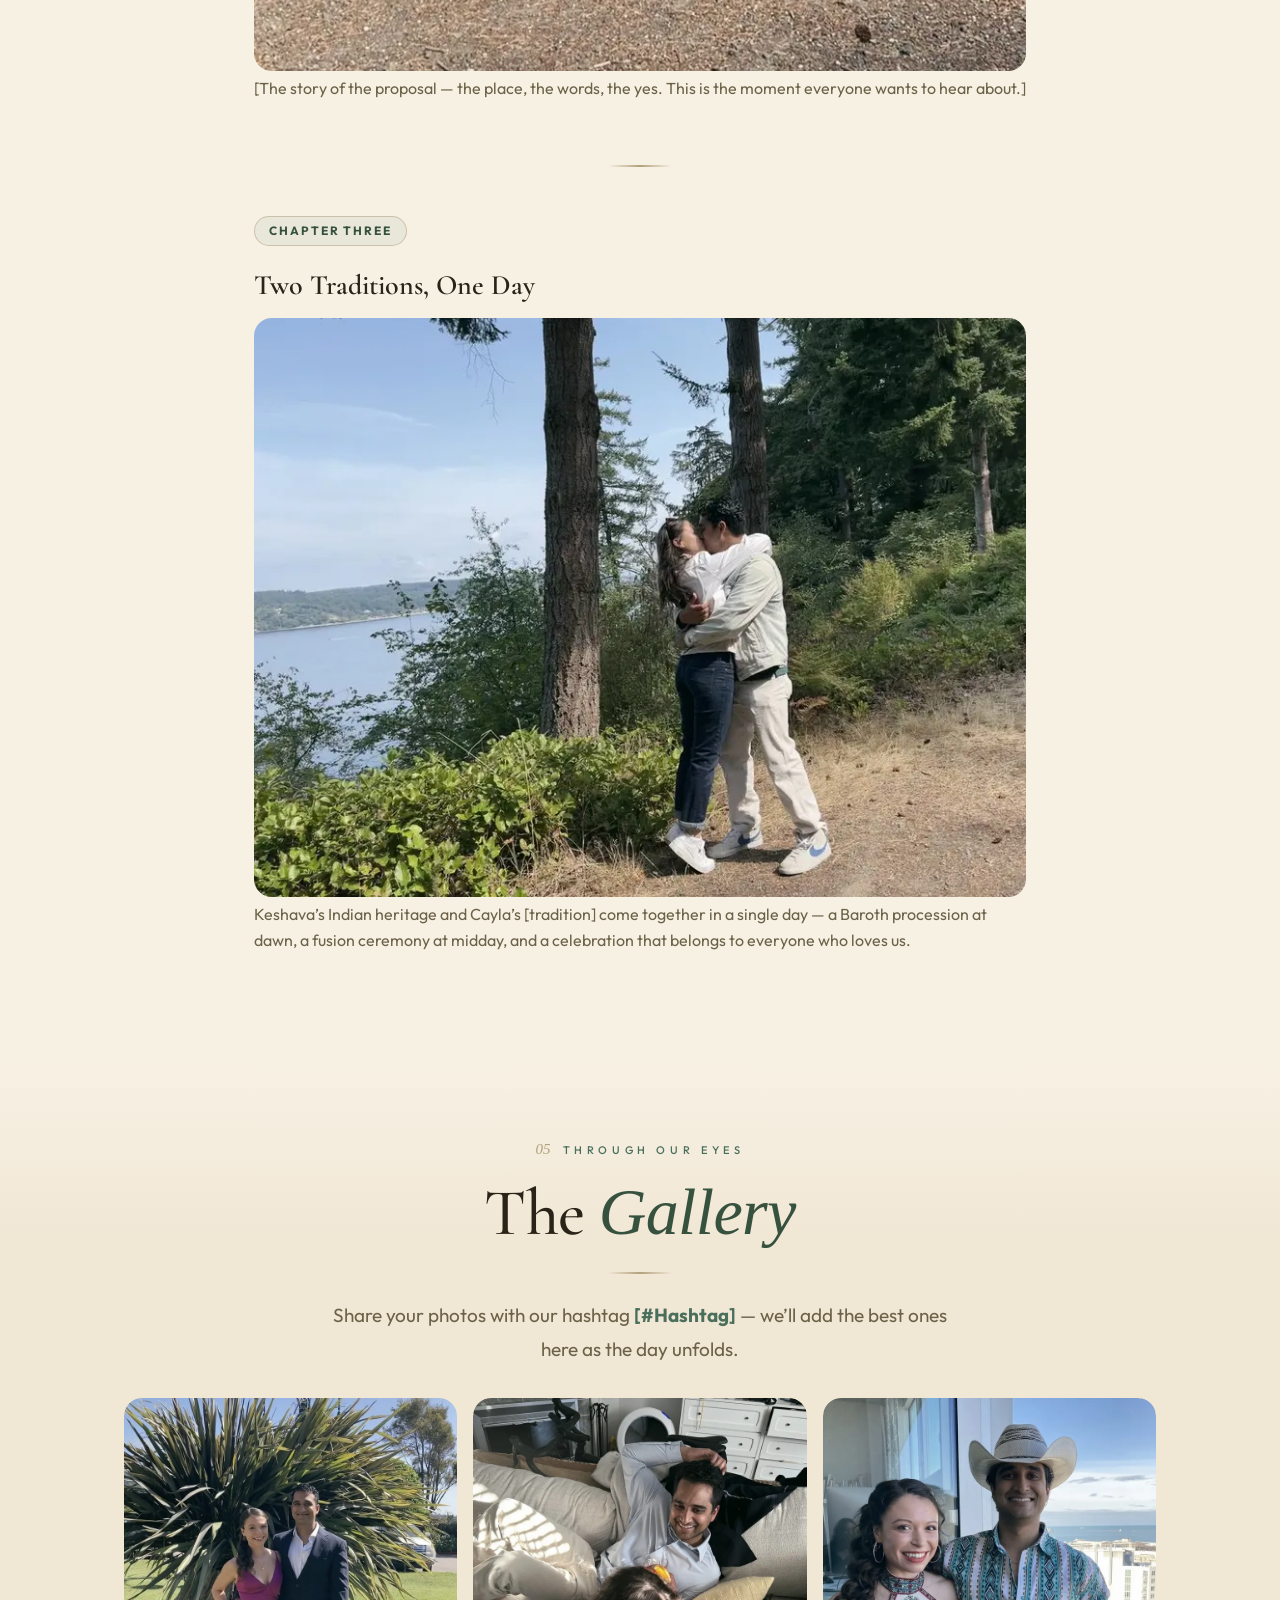
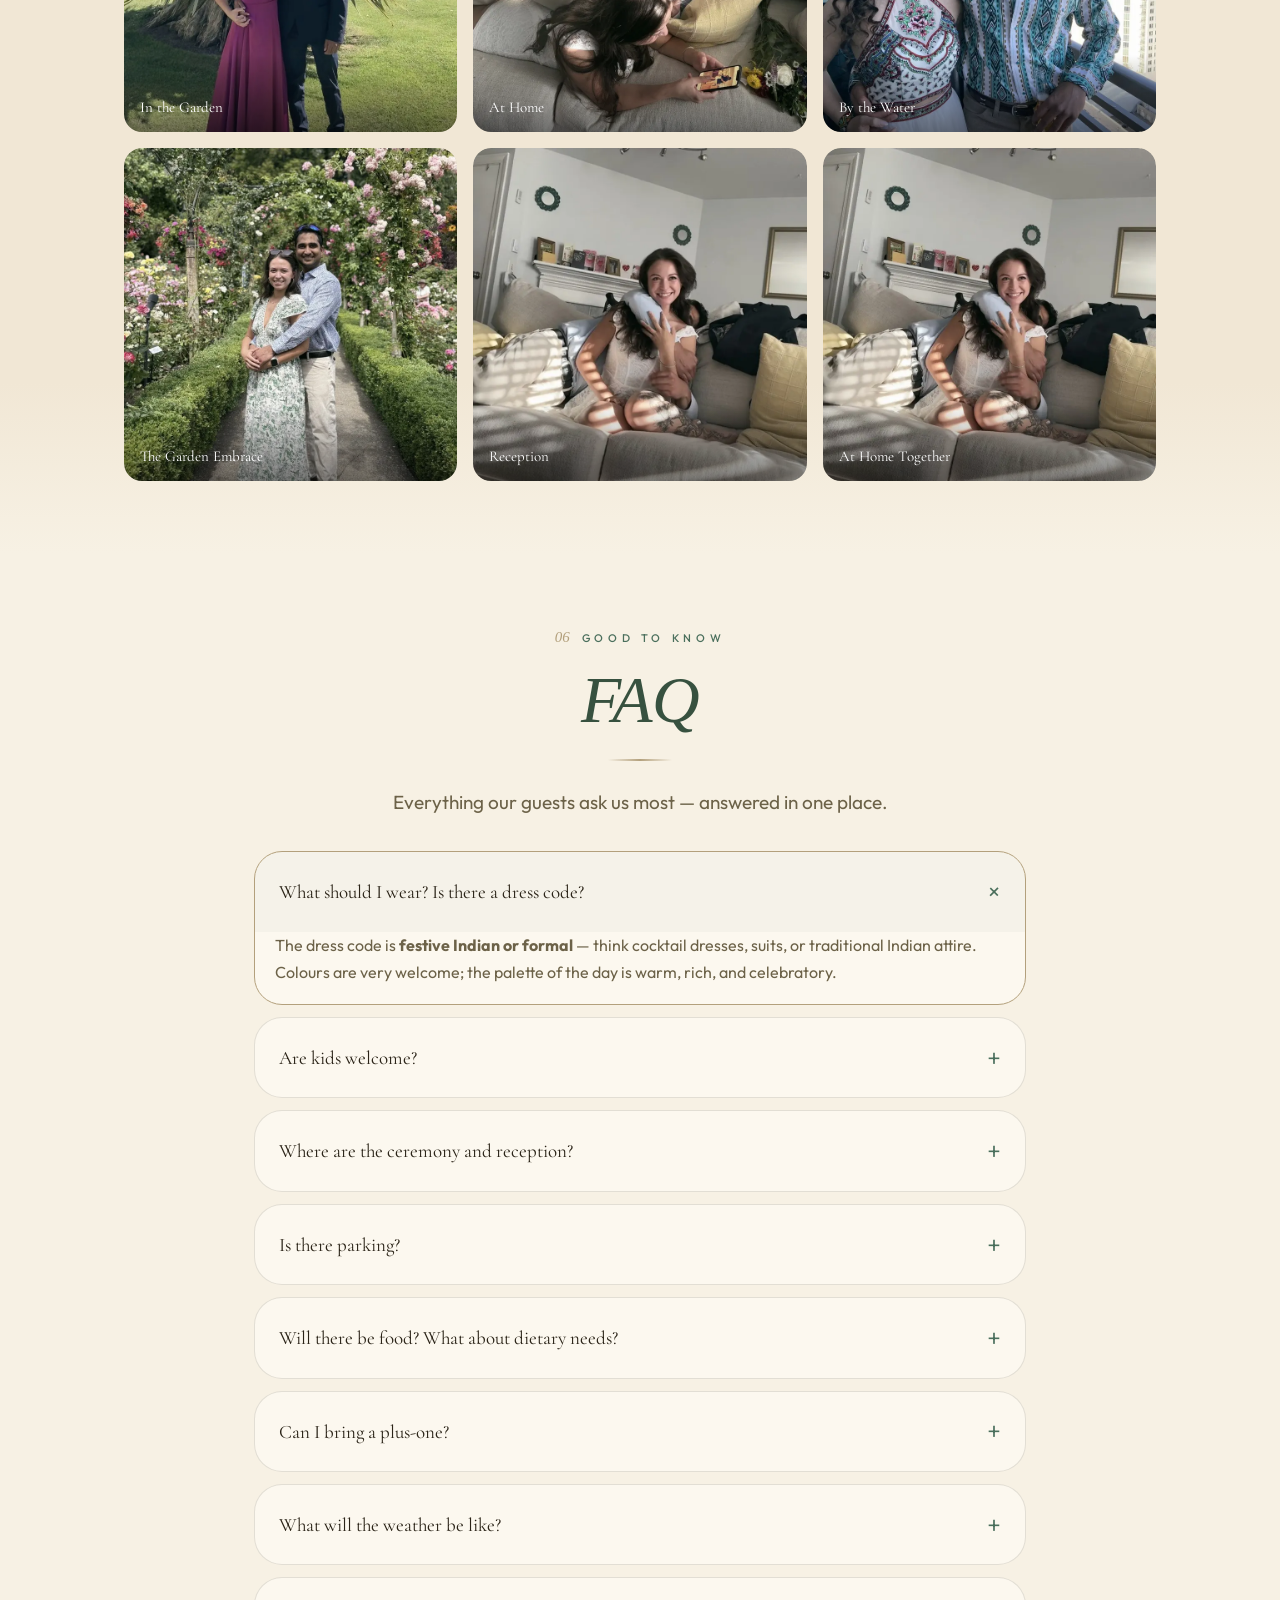
==== commit 65d76189: "fix(links+docs): RSVP CTA goes straight to index.html#rsvp, correct Code.gs deploy note, drop a copy" ====
--- a/index.html
+++ b/index.html
@@ -448,7 +448,7 @@
         </details>
         <details class="faq-item settle">
           <summary>Where should I stay?</summary>
-          <p>We&rsquo;ve reserved room blocks at the Holiday Inn Houston SW – Sugar Land Area and the Holiday Inn Express &amp; Suites Stafford NW – Sugar Land — details and booking links in the <a href="#stay">Accommodations</a> section.</p>
+          <p>We&rsquo;ve reserved room blocks at the Holiday Inn Houston SW – Sugar Land Area and the Holiday Inn Express &amp; Suites Stafford NW – Sugar Land — details in the <a href="#stay">Accommodations</a> section.</p>
         </details>
         <details class="faq-item settle">
           <summary>Are there gifts / a registry?</summary>
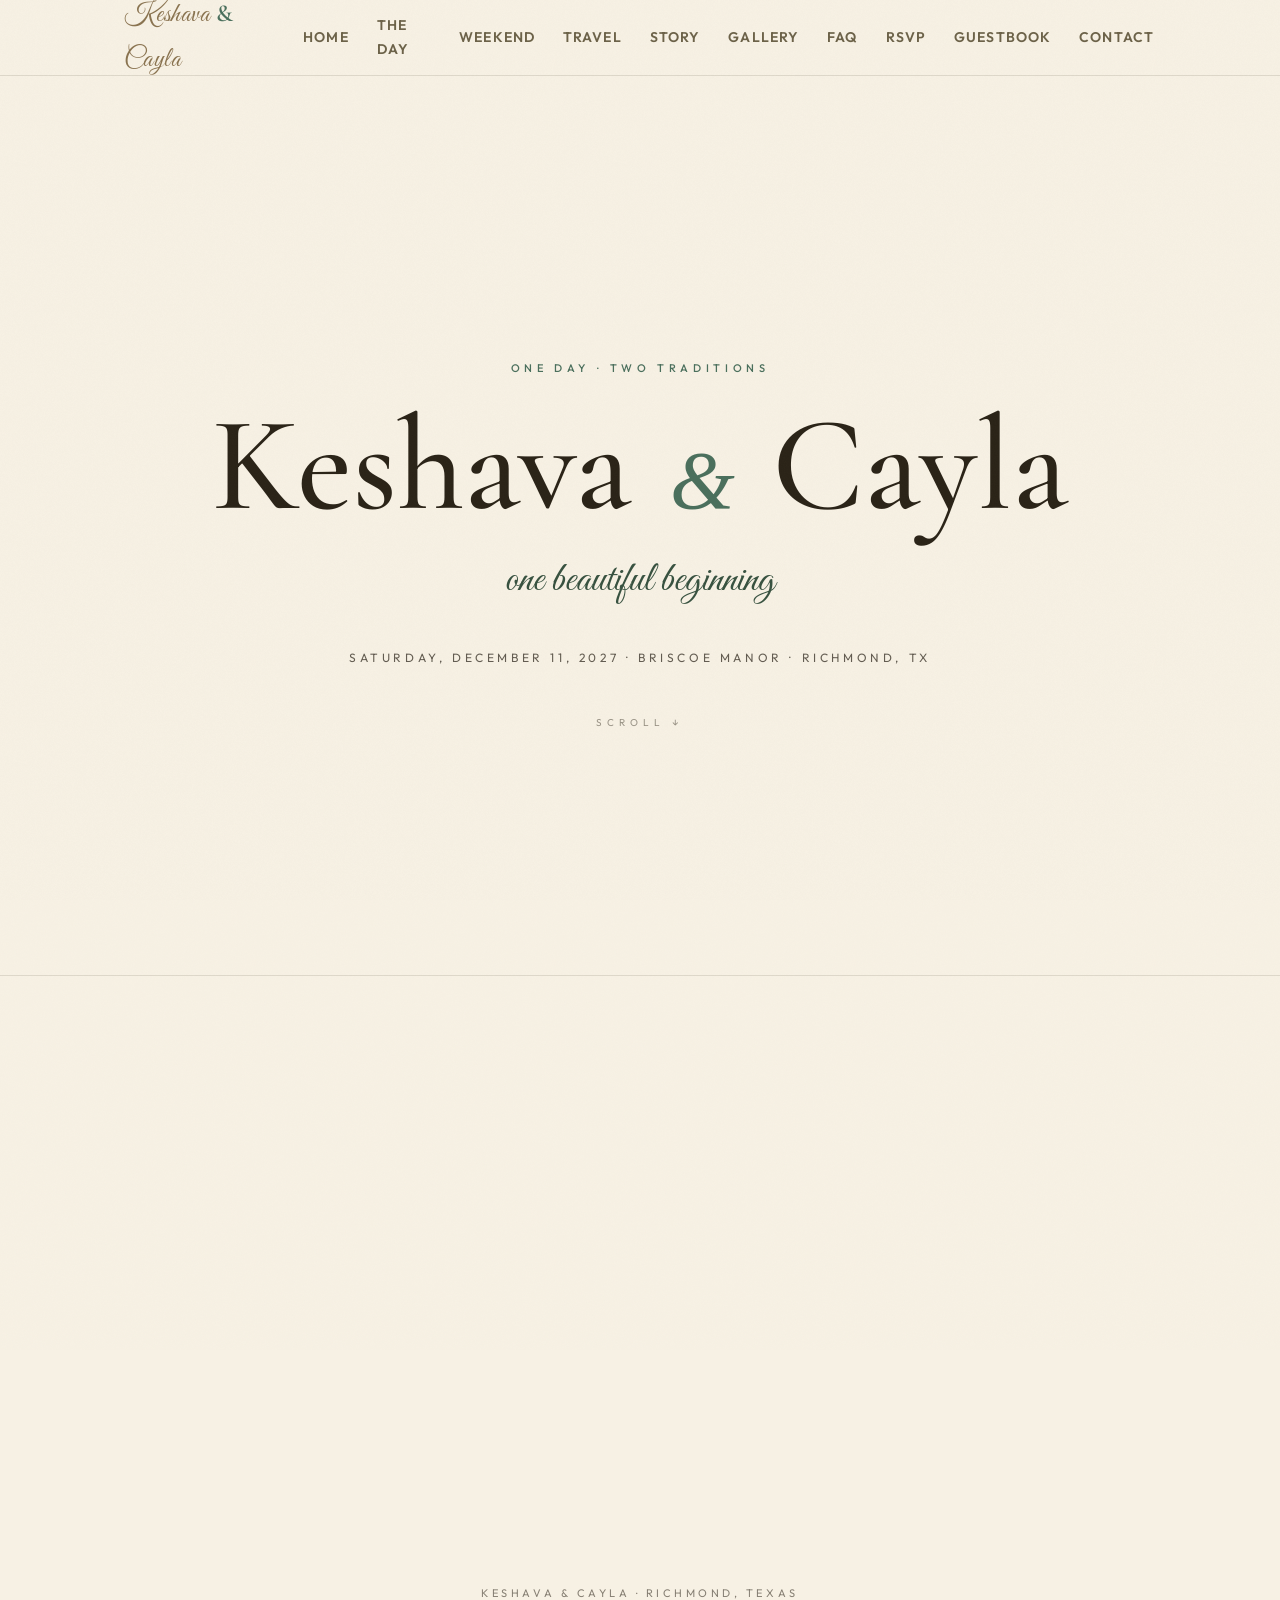
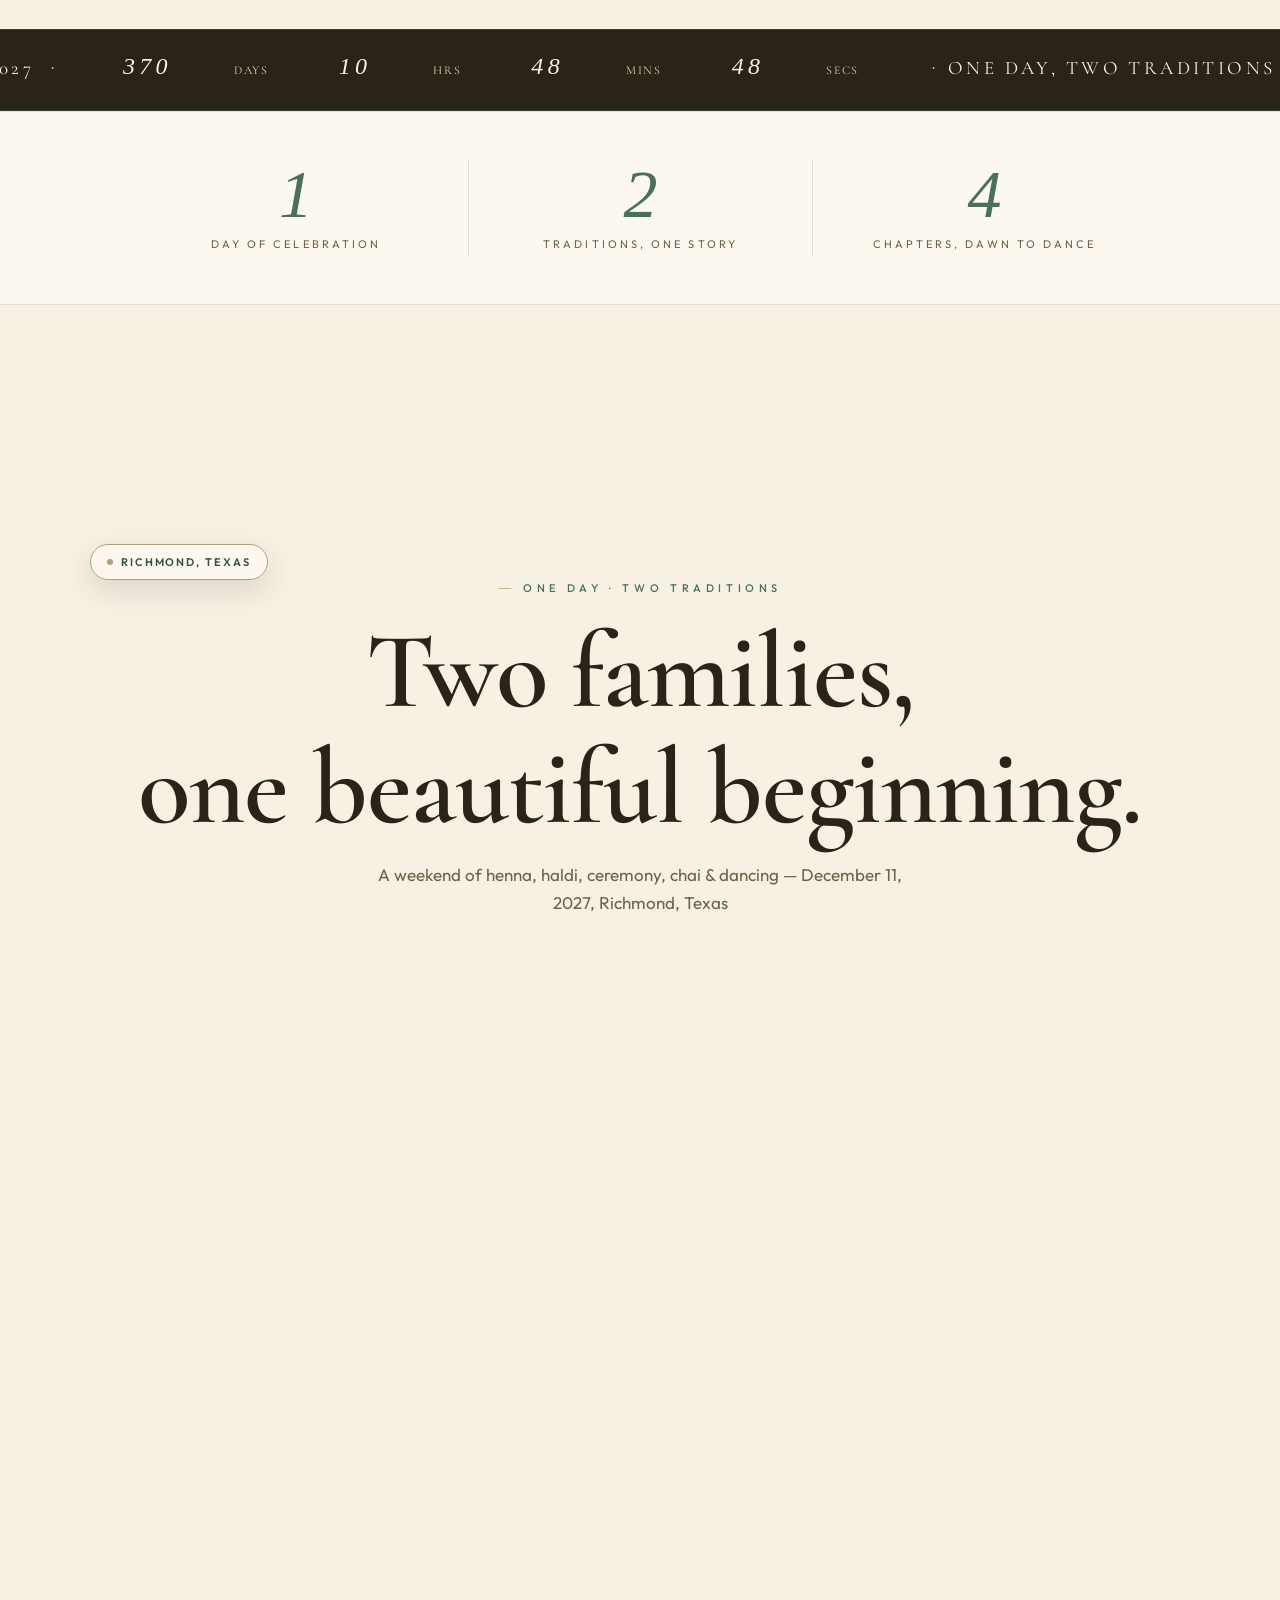
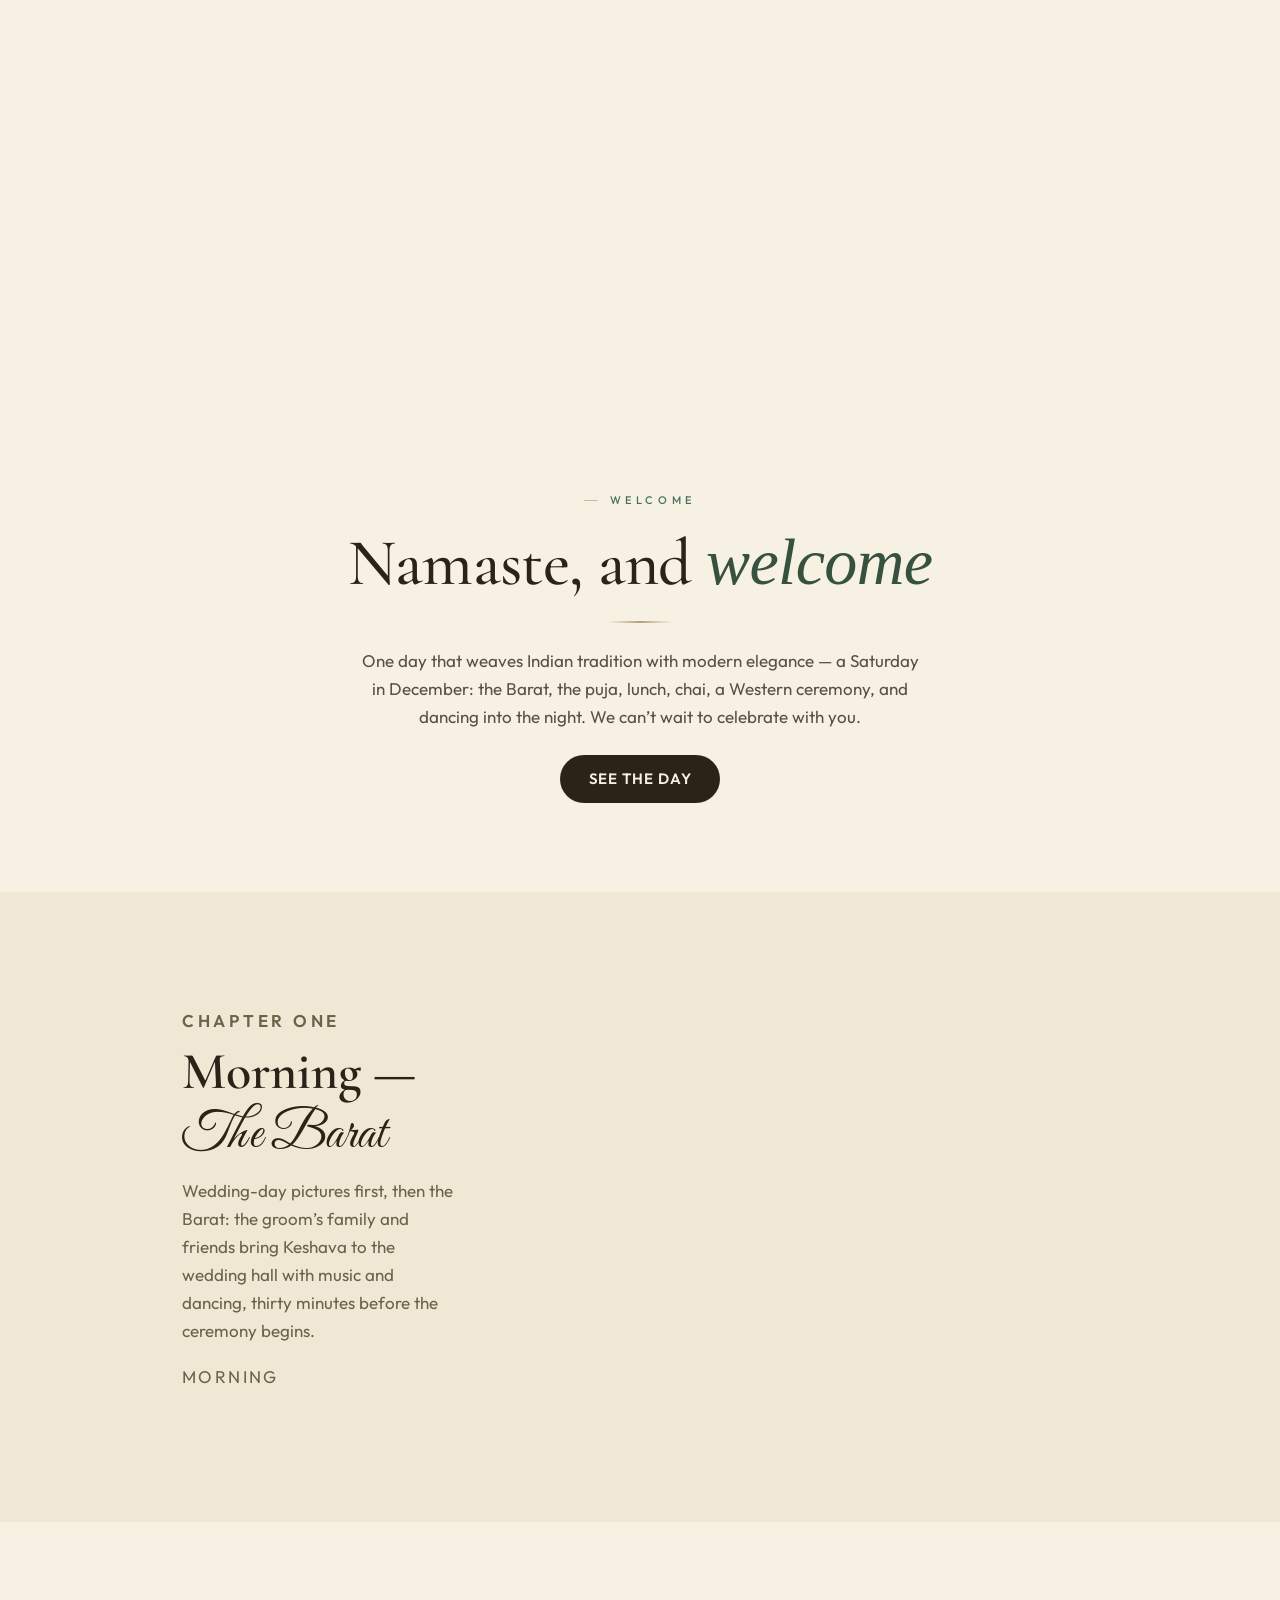
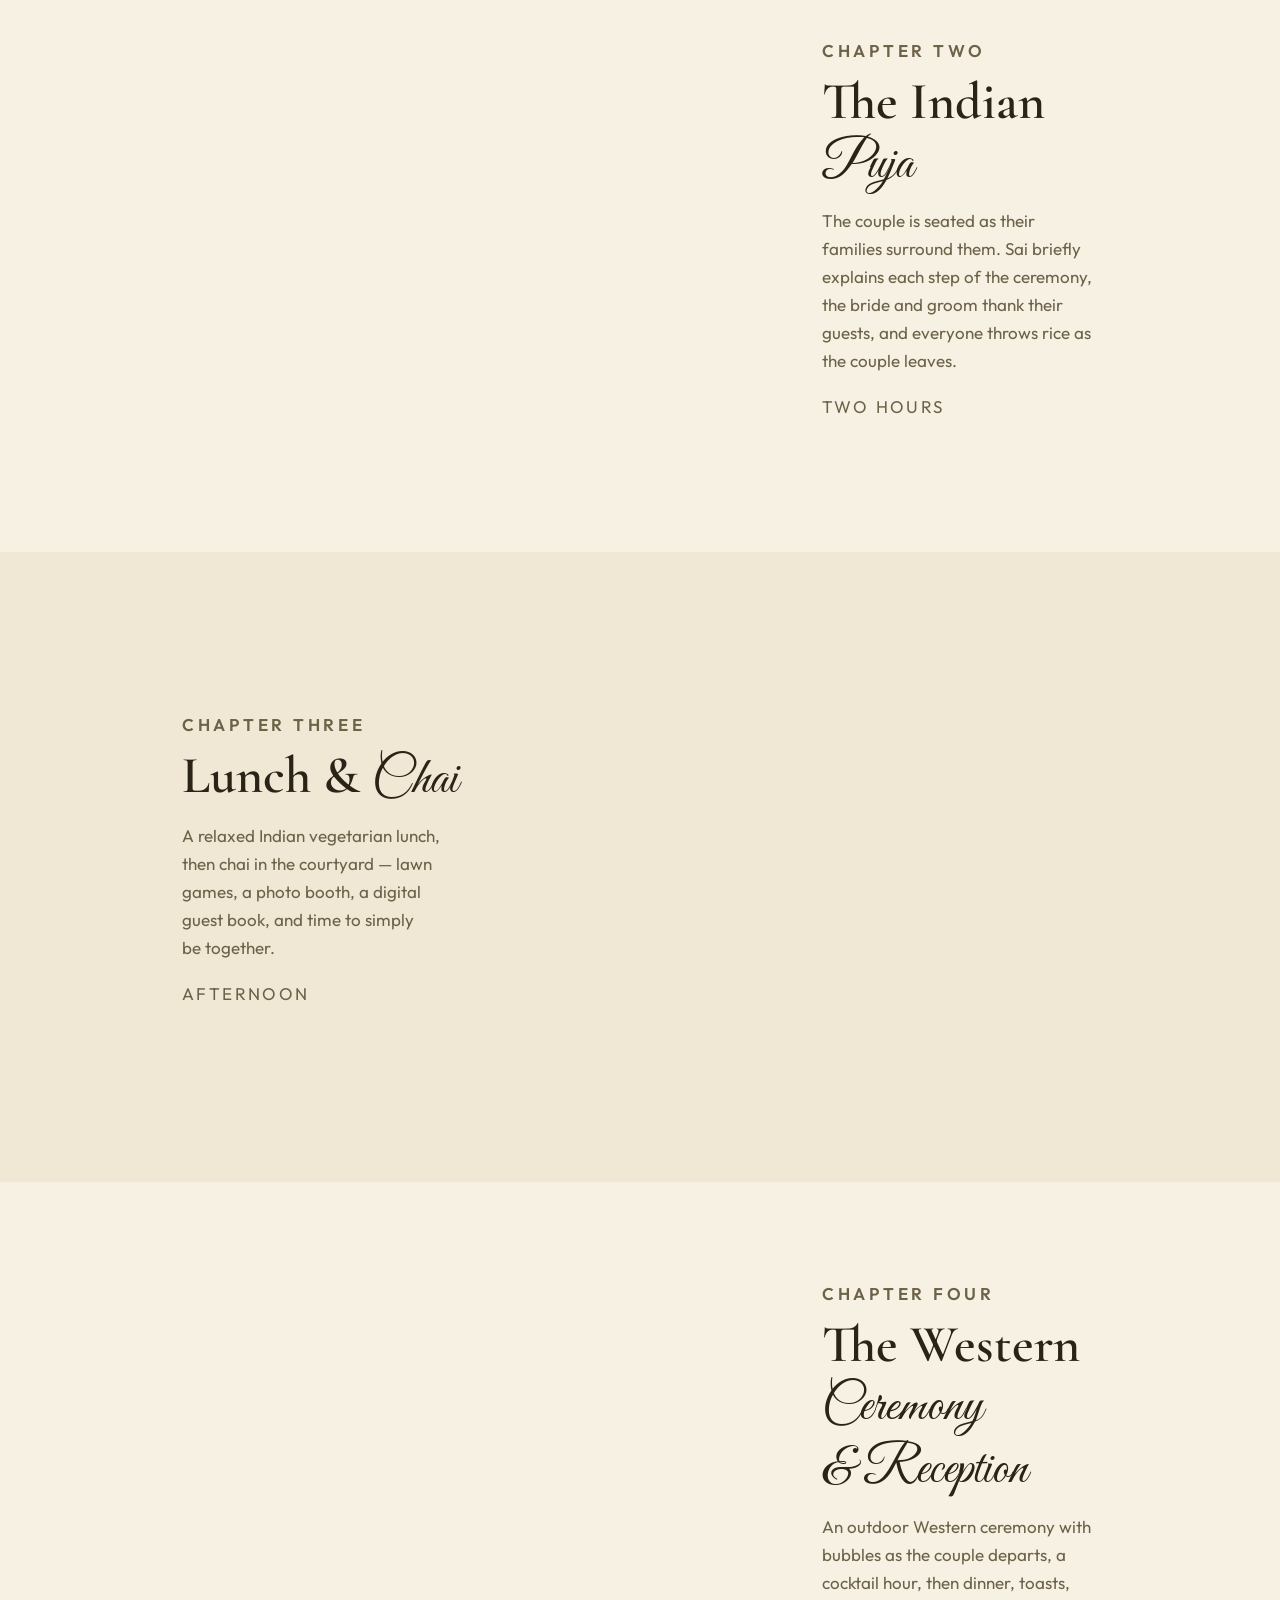
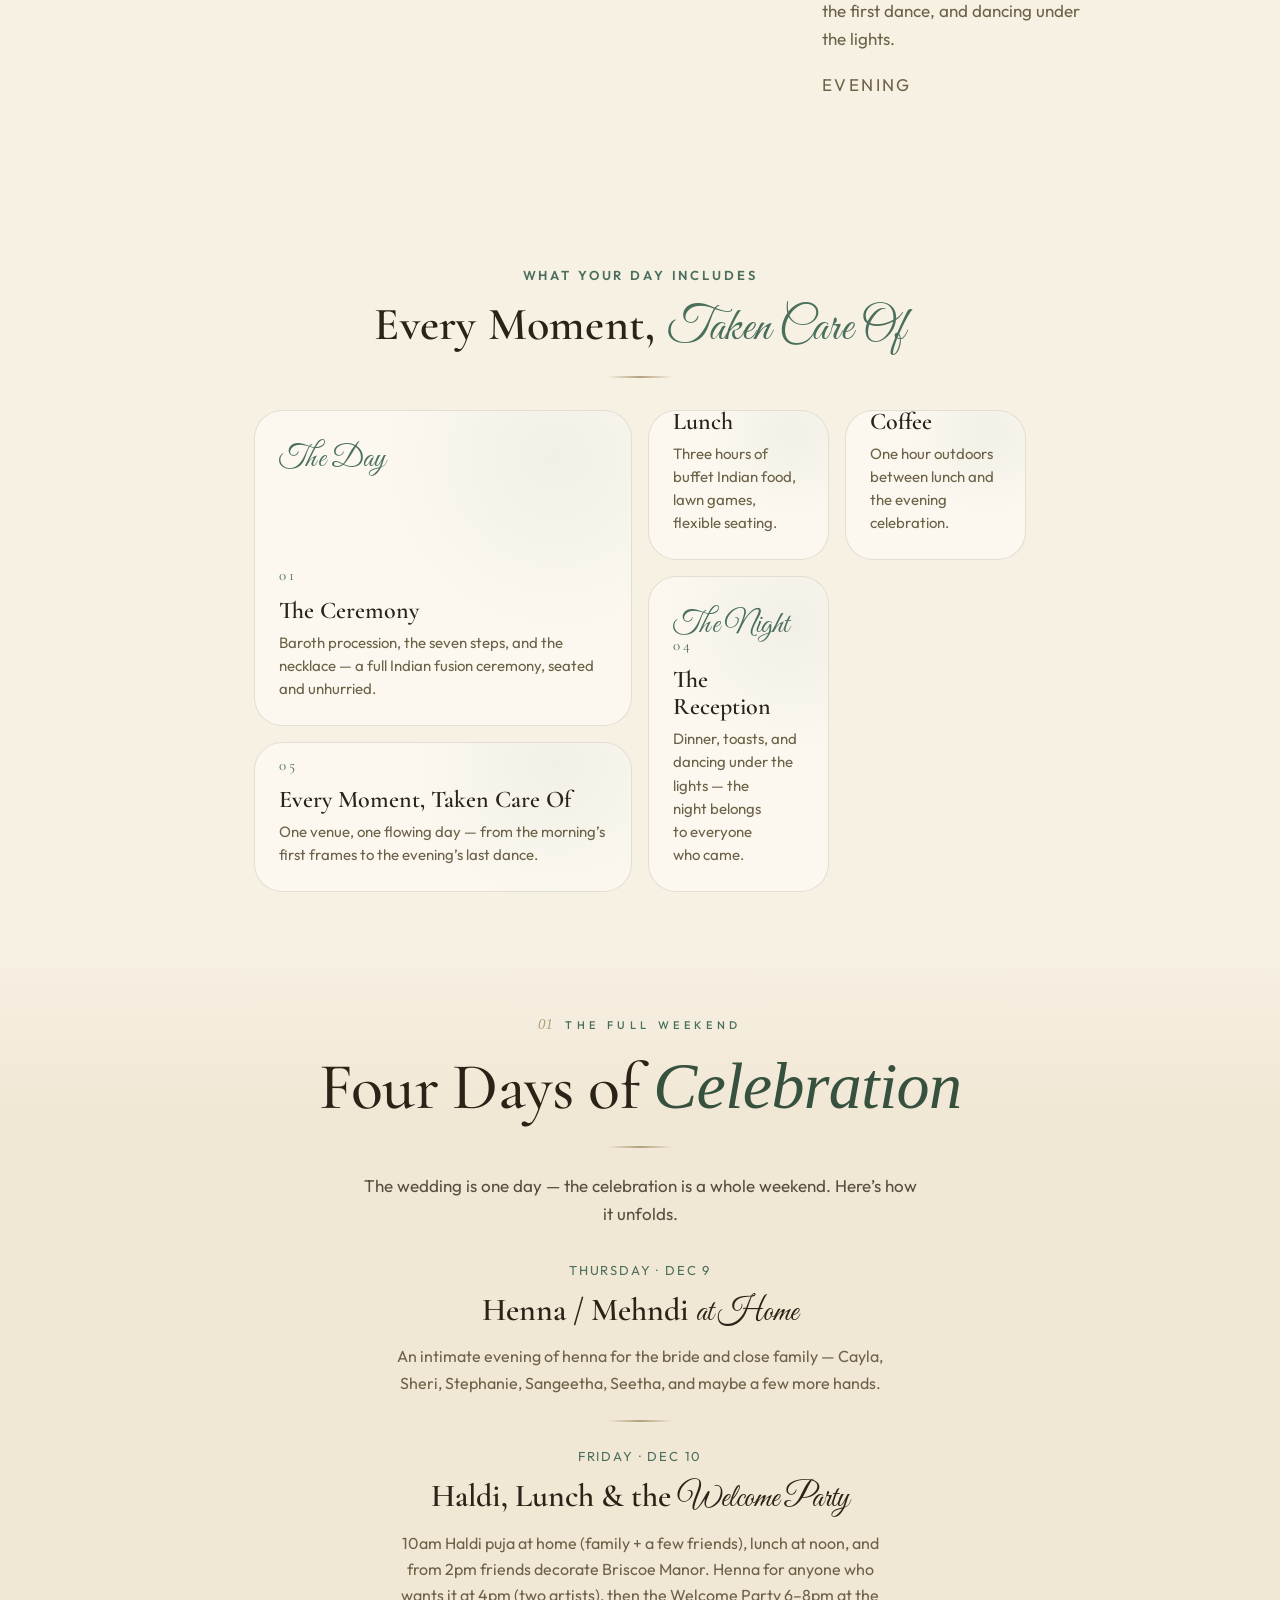
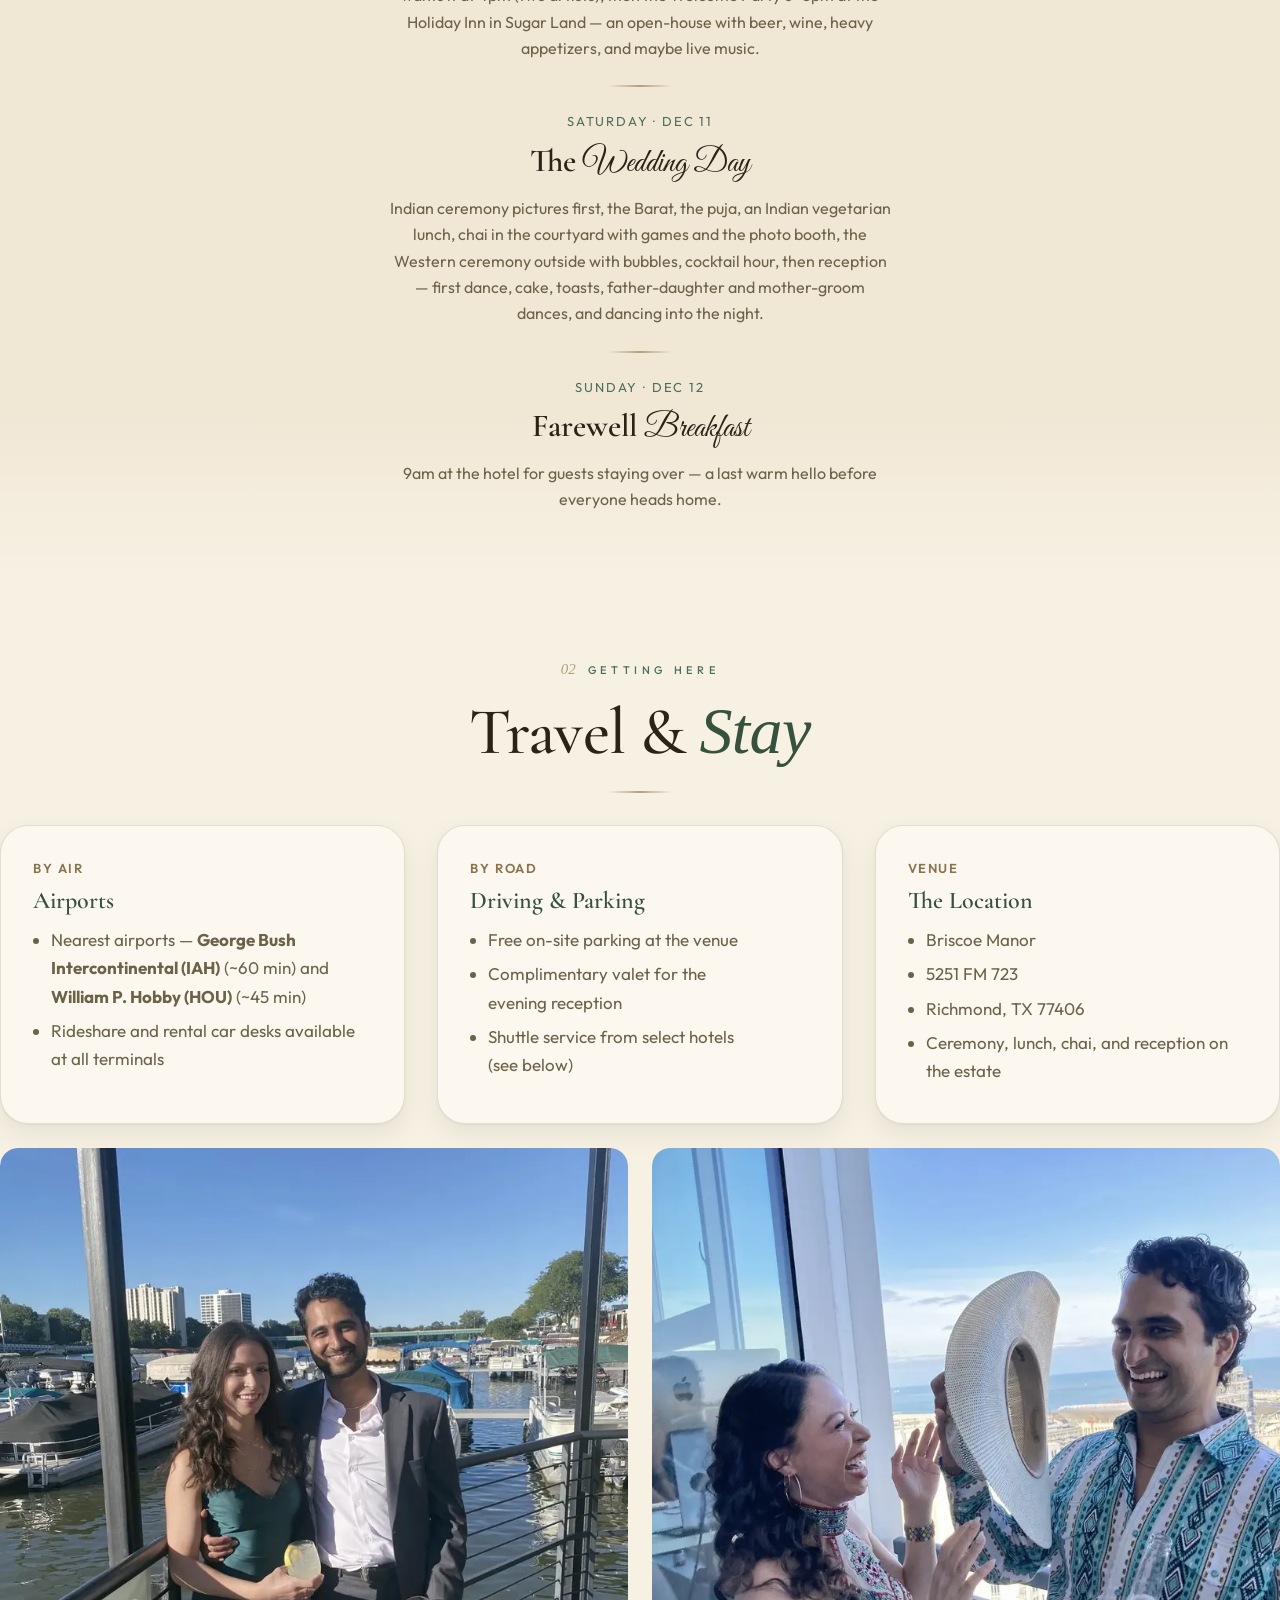
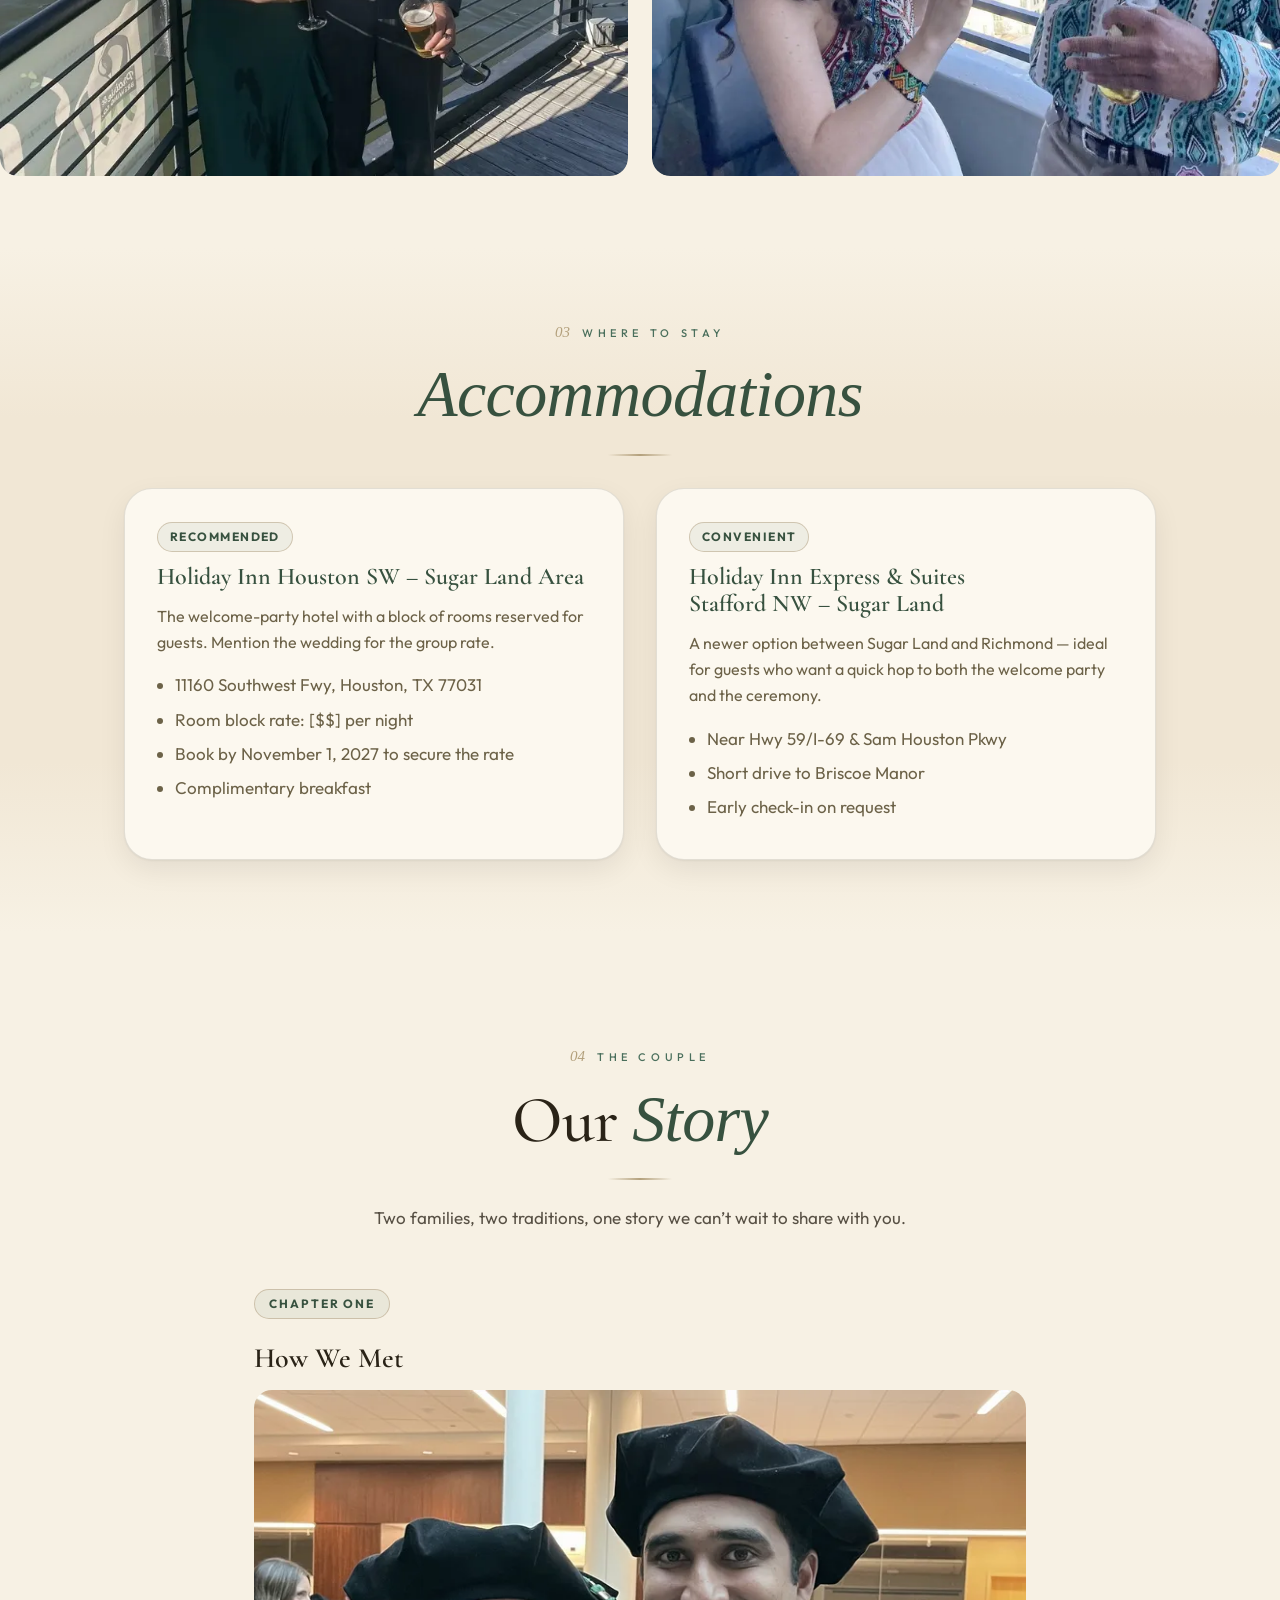
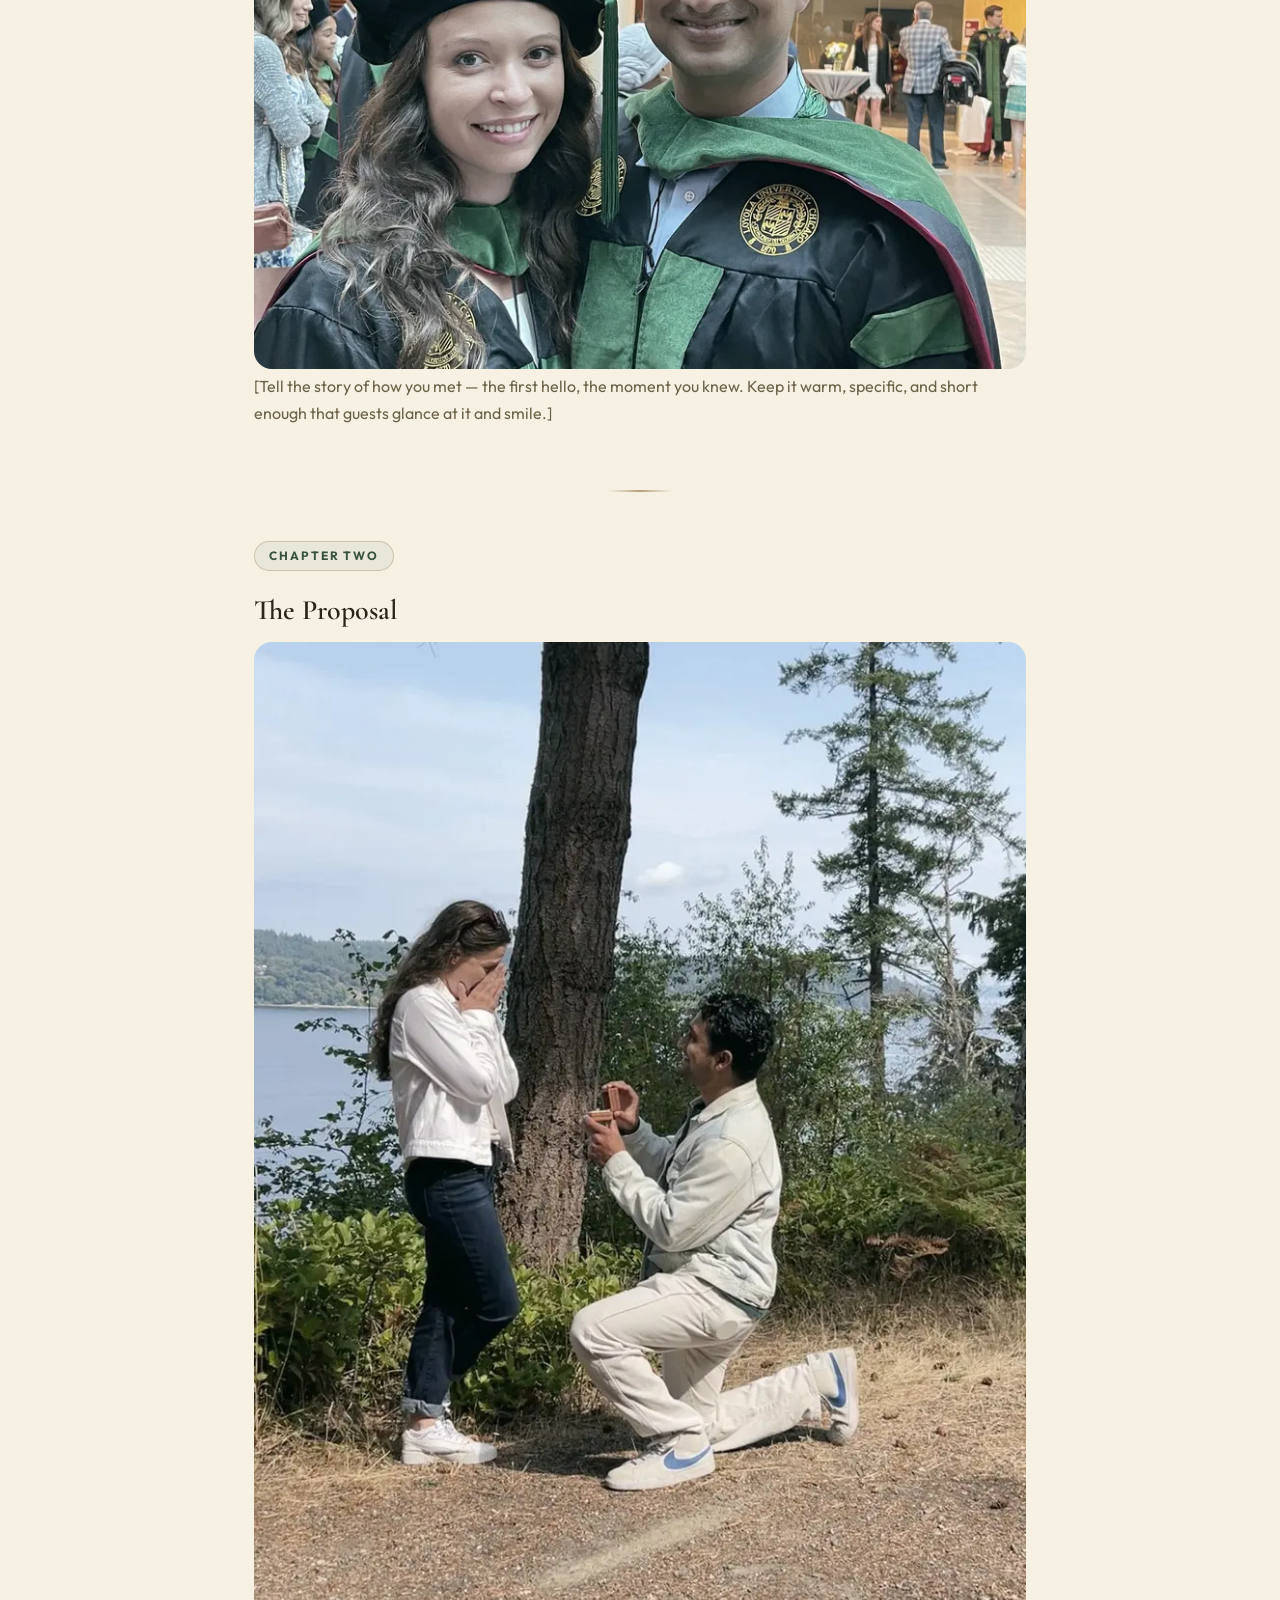
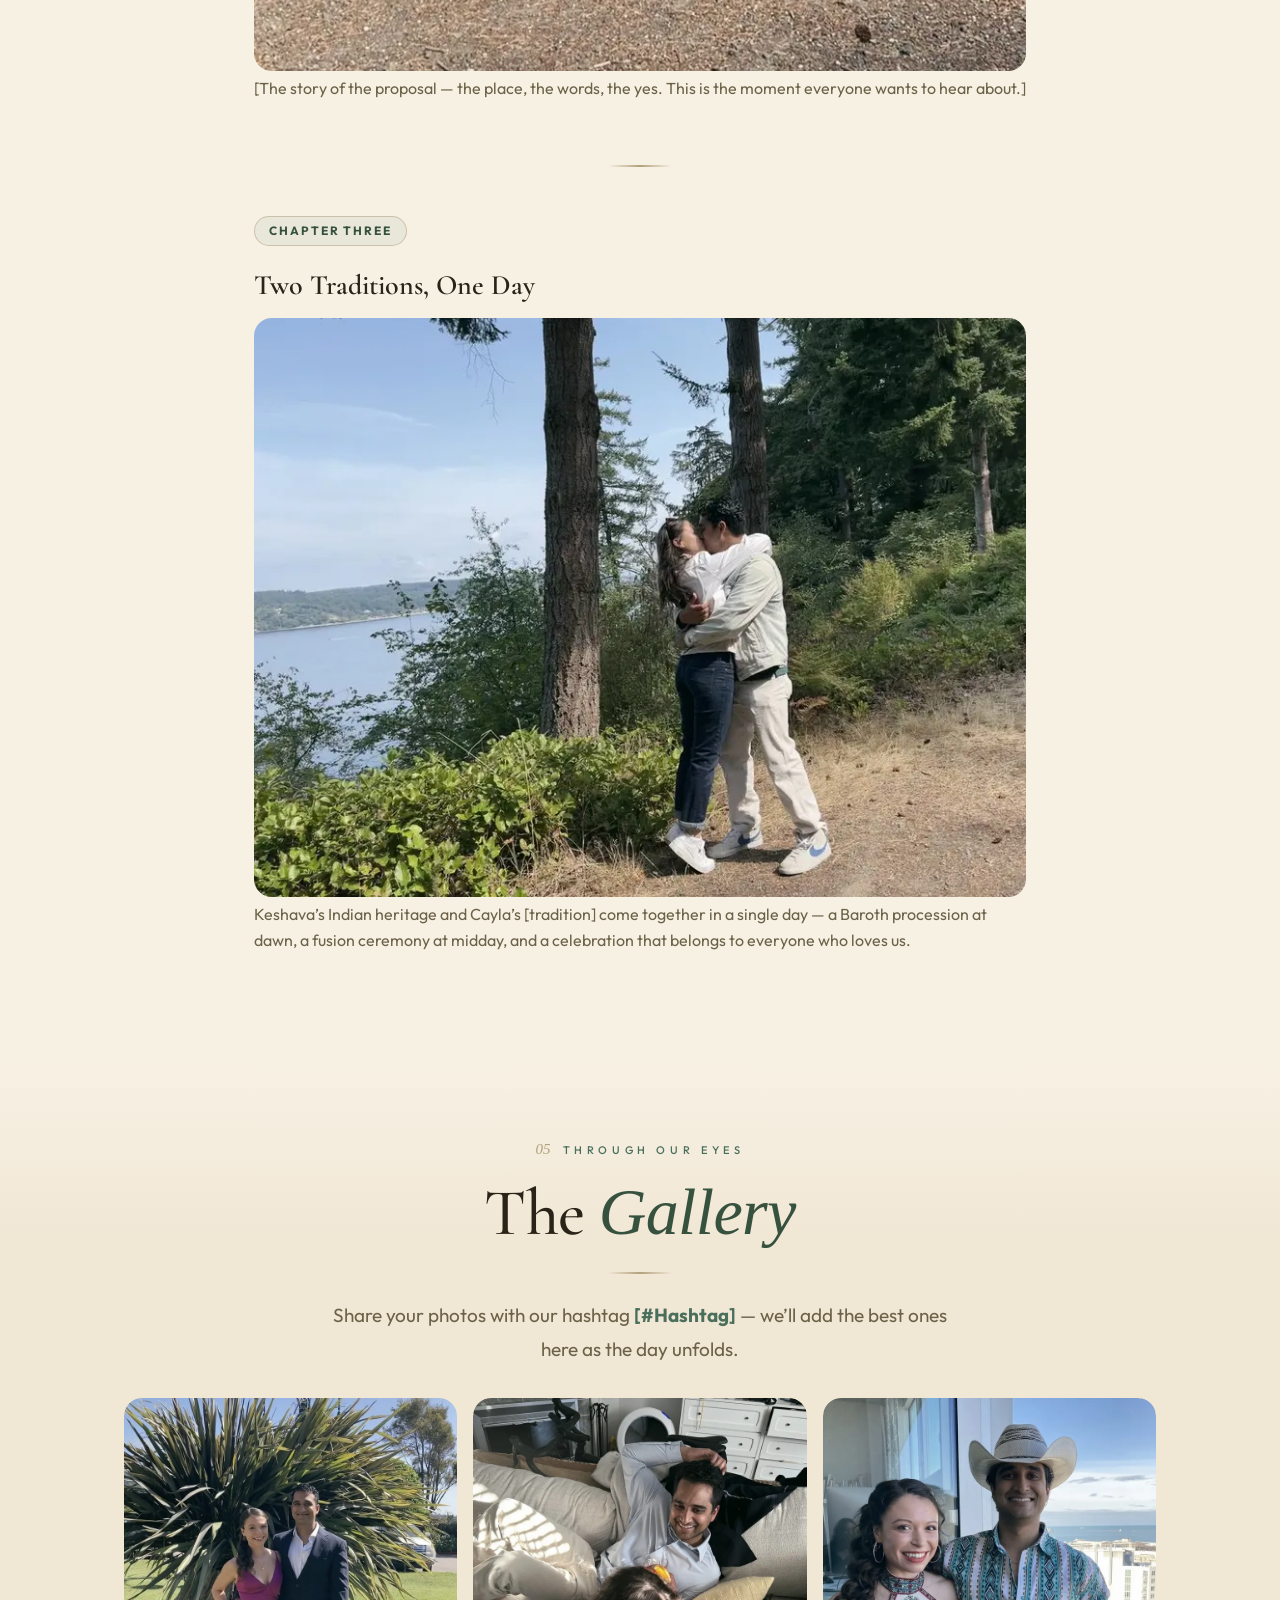
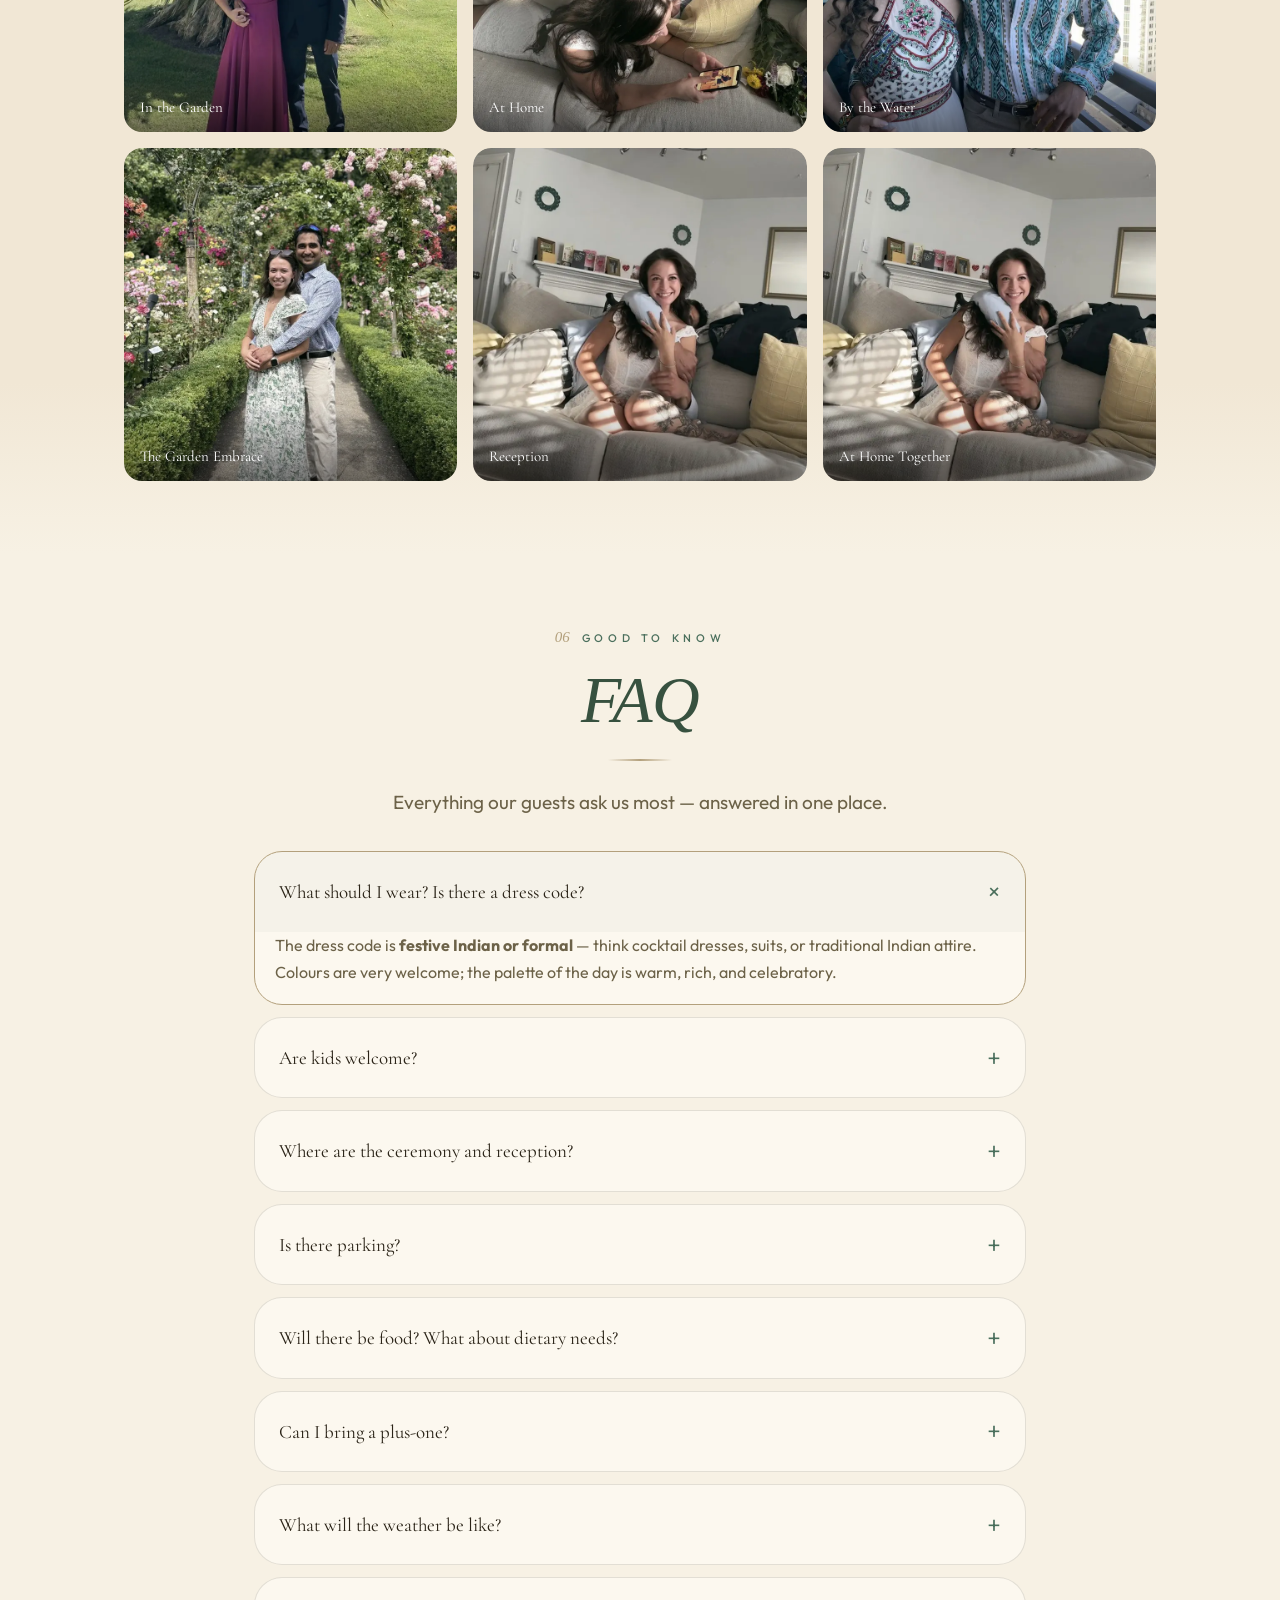
==== commit 3170d795: "fix(layout): reserve the #story photos' intrinsic size (last 3 imgs with no width/height) The three " ====
--- a/index.html
+++ b/index.html
@@ -362,7 +362,7 @@
         <h3 style="font-family:var(--font-display);font-size:28px;color:var(--ink);margin-top:12px;">How We Met</h3>
         <picture style="display:block;width:100%;margin:16px 0 4px;border-radius:18px;overflow:hidden;">
           <source srcset="images/story-met-800.webp" type="image/webp">
-          <img src="images/story-met-800.jpg" alt="How we met" loading="lazy" decoding="async" style="width:100%;height:auto;display:block;">
+          <img src="images/story-met-800.jpg" alt="How we met" loading="lazy" decoding="async" width="800" height="600" style="width:100%;height:auto;display:block;">
         </picture><p class="tl-desc">[Tell the story of how you met — the first hello, the moment you knew. Keep it warm, specific, and short enough that guests glance at it and smile.]</p>
       </div>
       <hr class="gold-rule">
@@ -371,7 +371,7 @@
         <h3 style="font-family:var(--font-display);font-size:28px;color:var(--ink);margin-top:12px;">The Proposal</h3>
         <picture style="display:block;width:100%;margin:16px 0 4px;border-radius:18px;overflow:hidden;">
           <source srcset="images/story-proposal-800.webp" type="image/webp">
-          <img src="images/story-proposal-800.jpg" alt="The proposal" loading="lazy" decoding="async" style="width:100%;height:auto;display:block;">
+          <img src="images/story-proposal-800.jpg" alt="The proposal" loading="lazy" decoding="async" width="800" height="1066" style="width:100%;height:auto;display:block;">
         </picture>
         <p class="tl-desc">[The story of the proposal — the place, the words, the yes. This is the moment everyone wants to hear about.]</p>
       </div>
@@ -381,7 +381,7 @@
         <h3 style="font-family:var(--font-display);font-size:28px;color:var(--ink);margin-top:12px;">Two Traditions, One Day</h3>
         <picture style="display:block;width:100%;margin:16px 0 4px;border-radius:18px;overflow:hidden;">
           <source srcset="images/story-day-800.webp" type="image/webp">
-          <img src="images/story-day-800.jpg" alt="The day" loading="lazy" decoding="async" style="width:100%;height:auto;display:block;">
+          <img src="images/story-day-800.jpg" alt="The day" loading="lazy" decoding="async" width="800" height="600" style="width:100%;height:auto;display:block;">
         </picture>
         <p class="tl-desc">Keshava&rsquo;s Indian heritage and Cayla&rsquo;s [tradition] come together in a single day — a Baroth procession at dawn, a fusion ceremony at midday, and a celebration that belongs to everyone who loves us.</p>
       </div>
